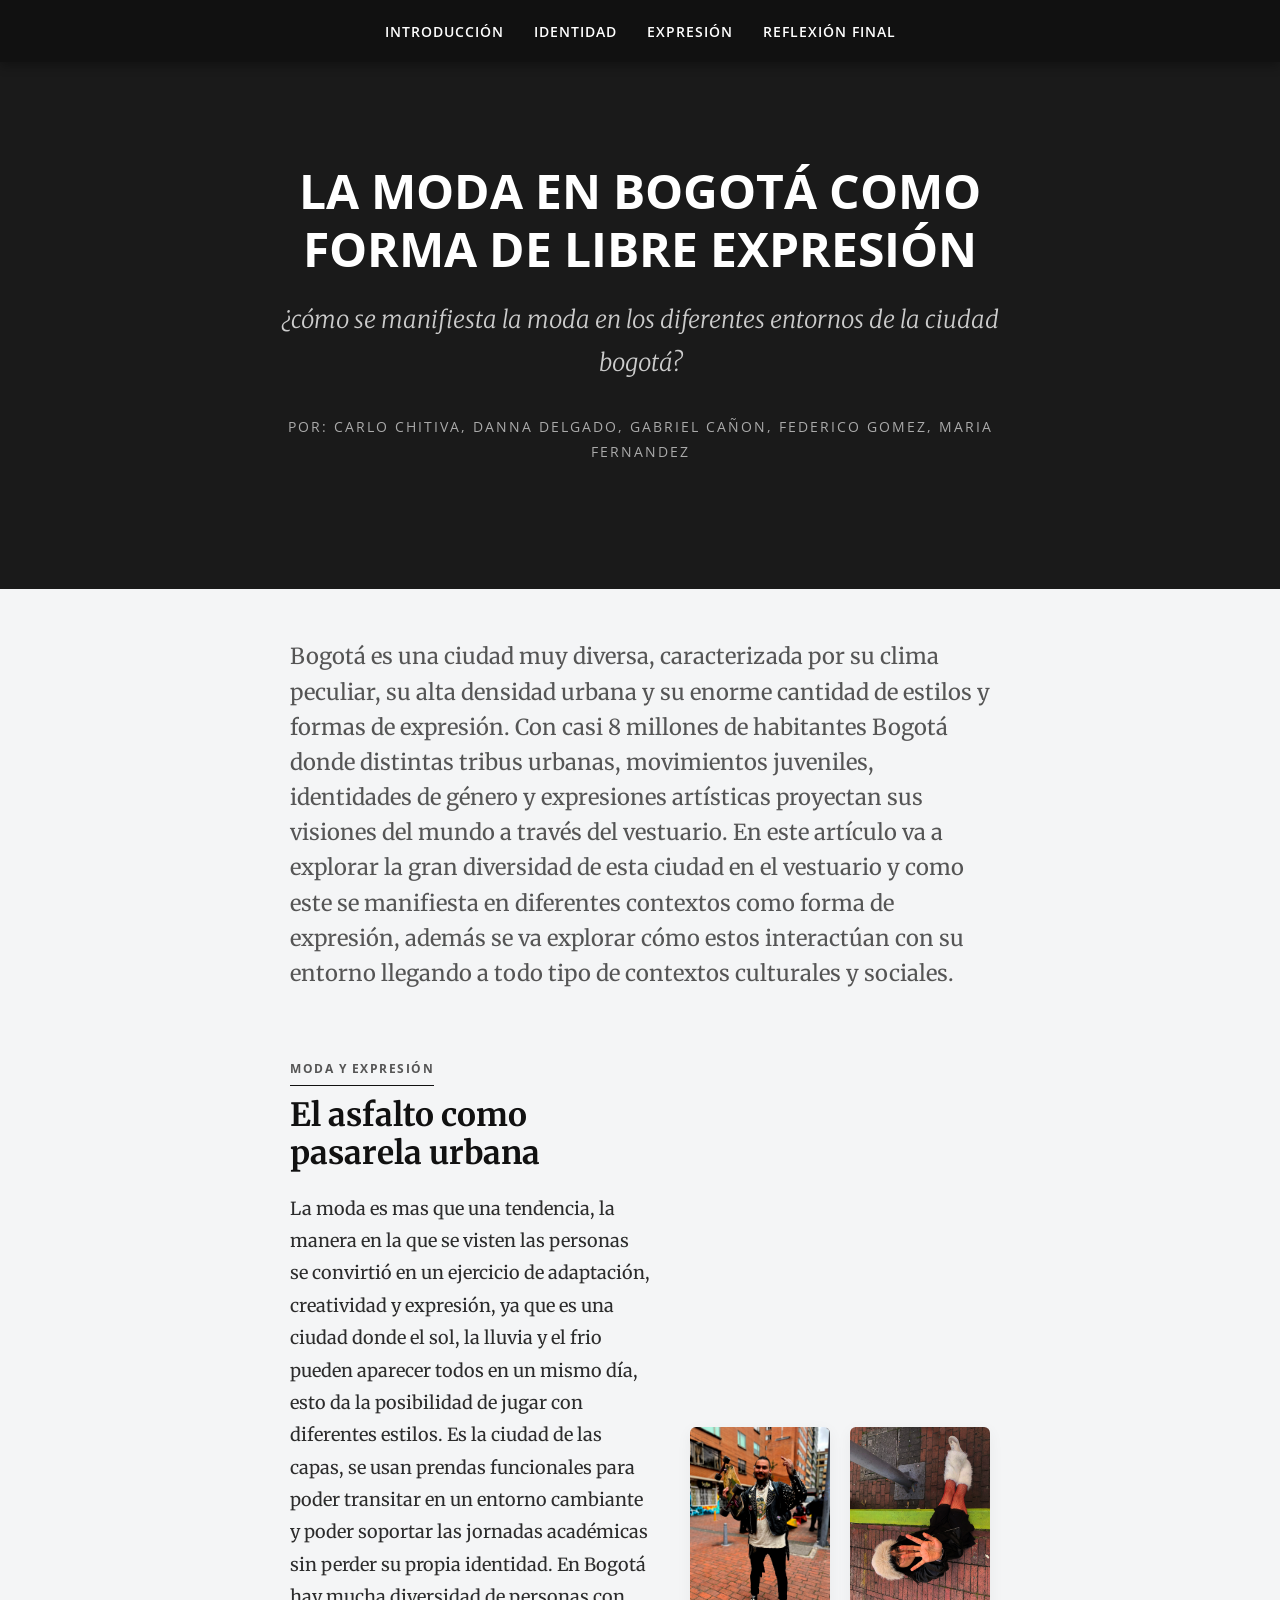
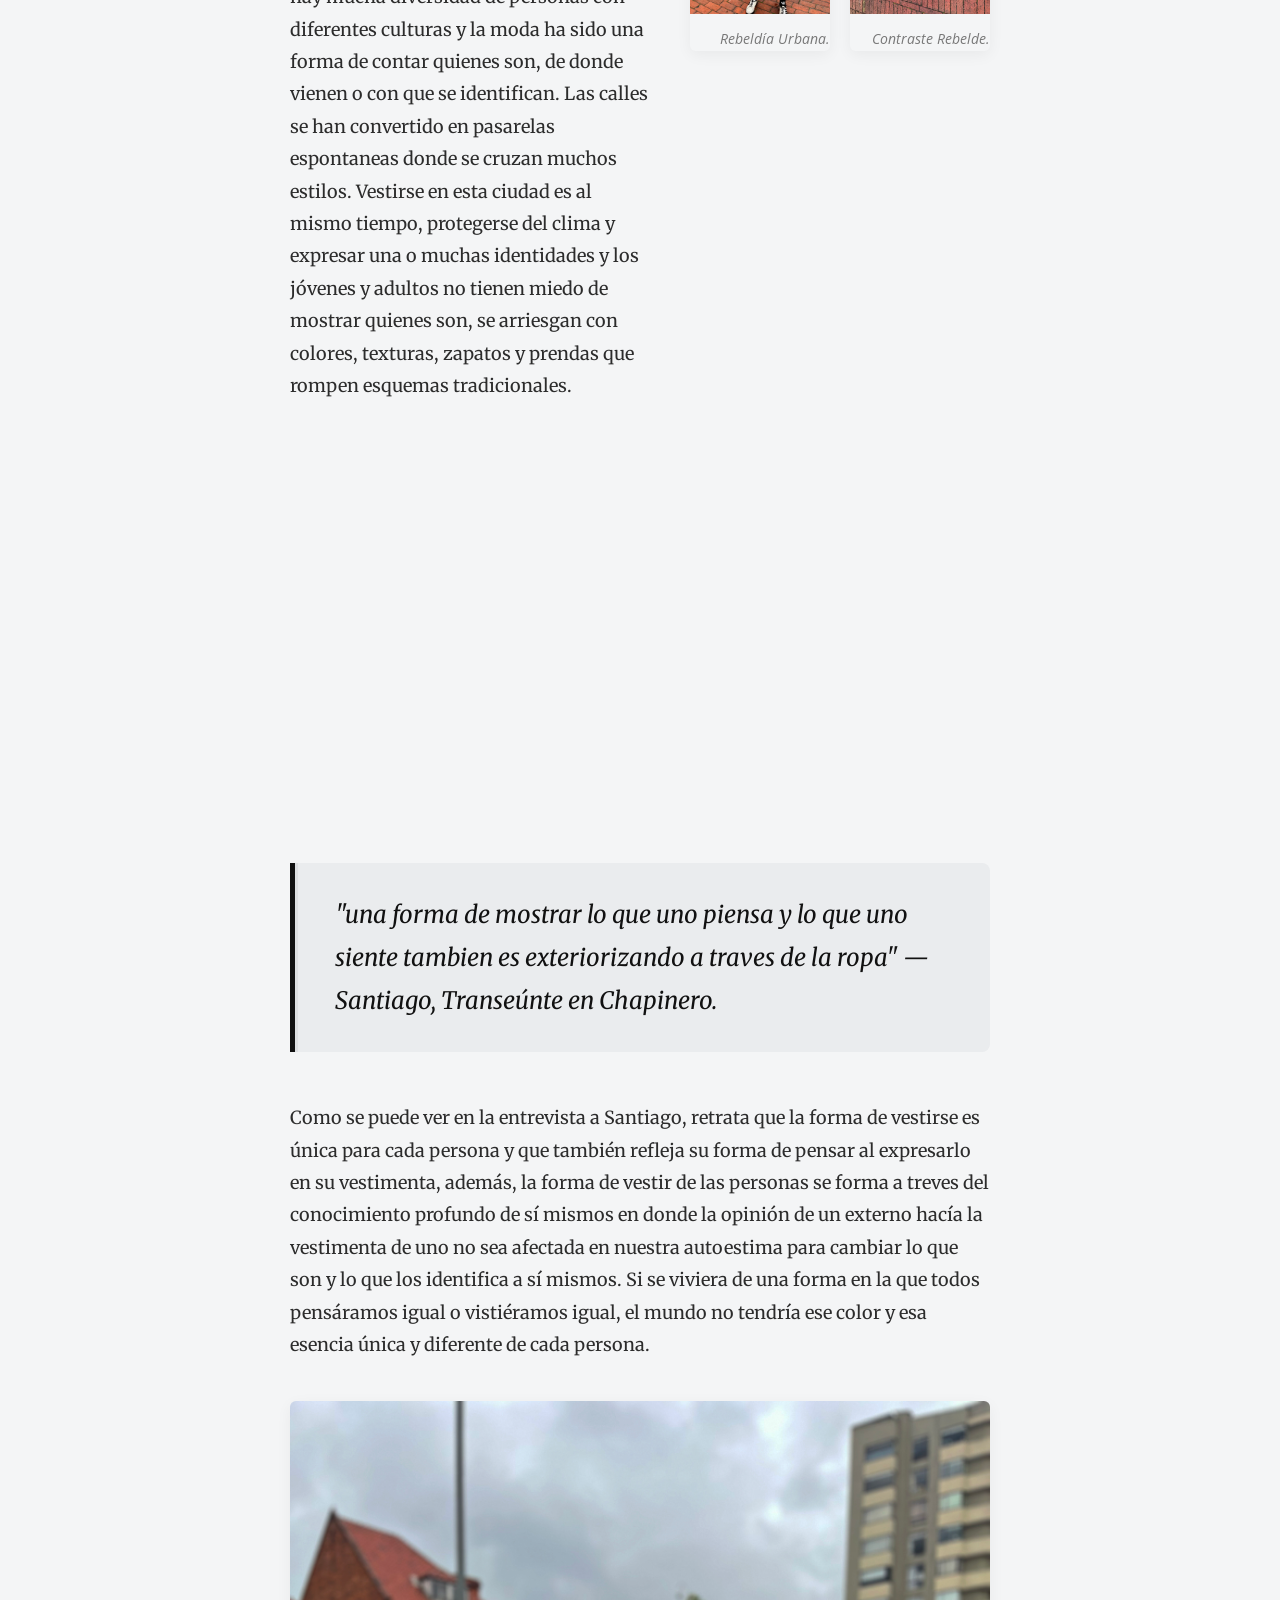
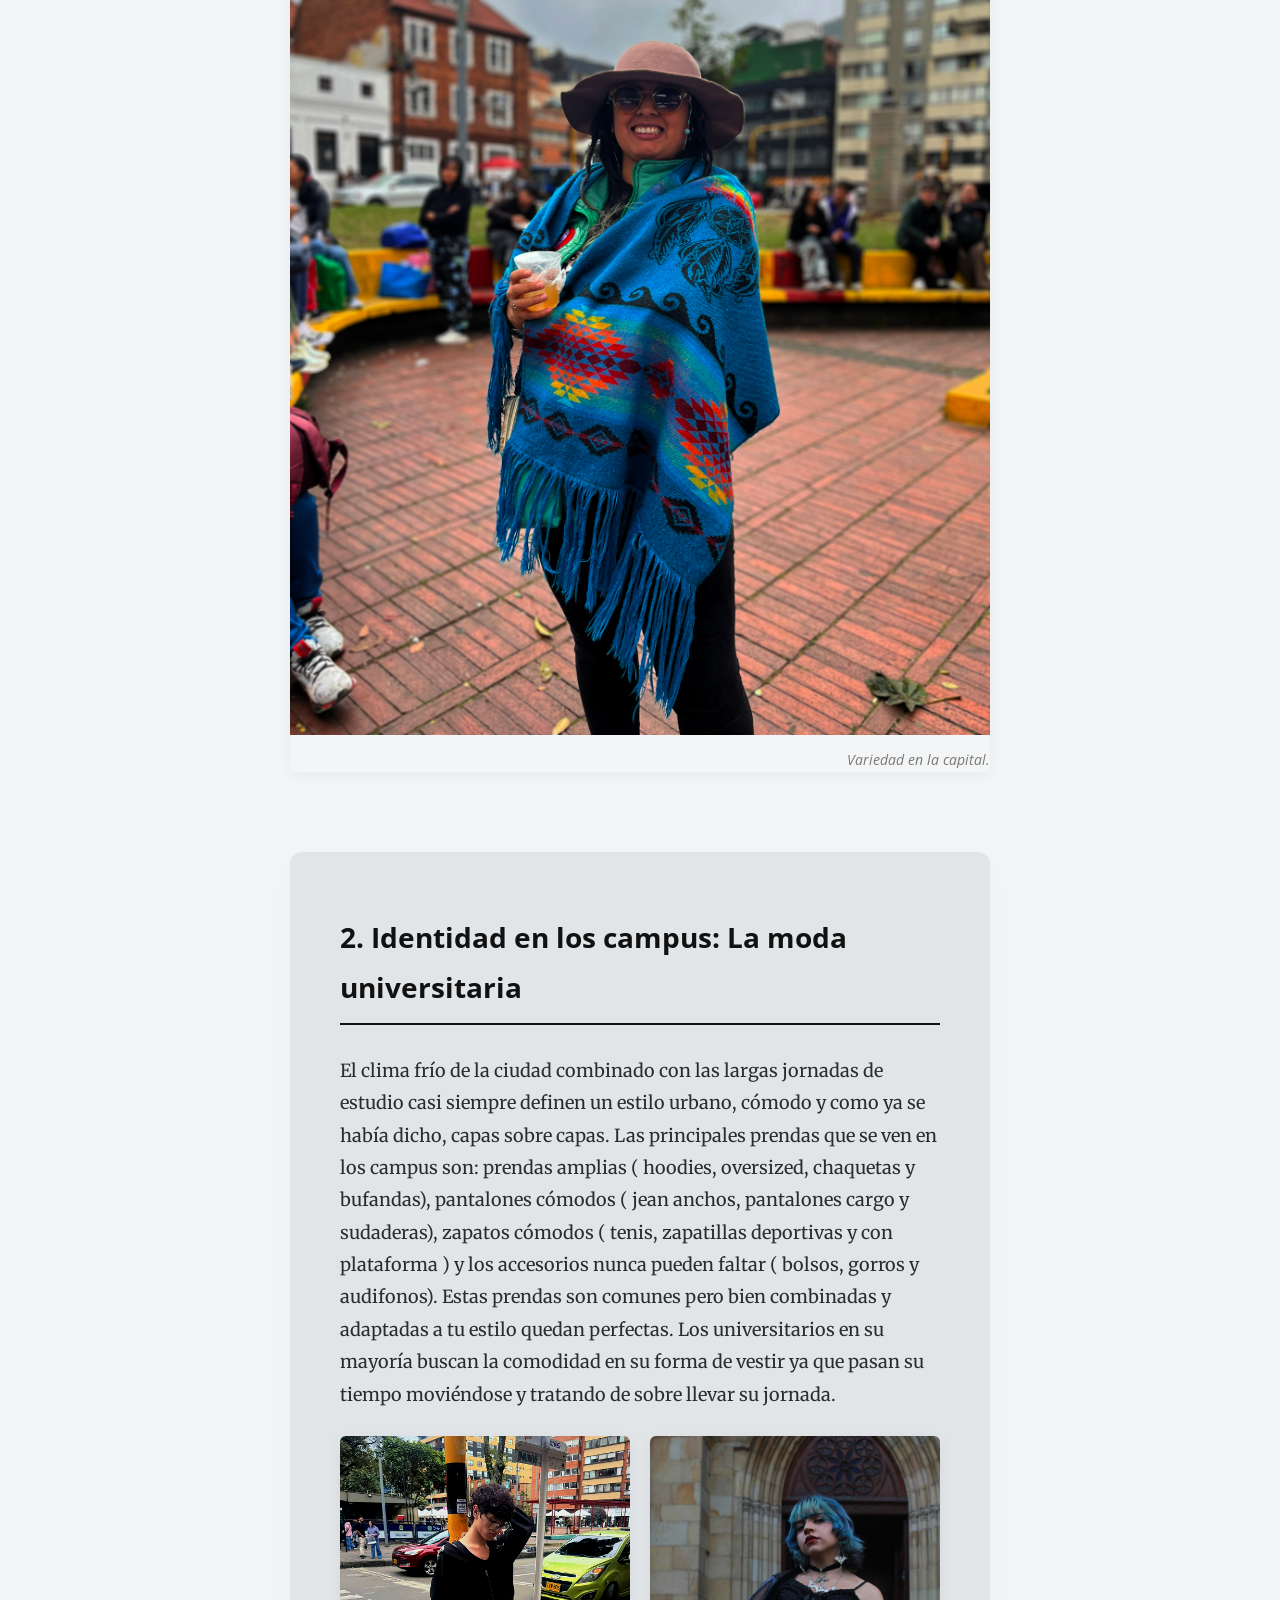
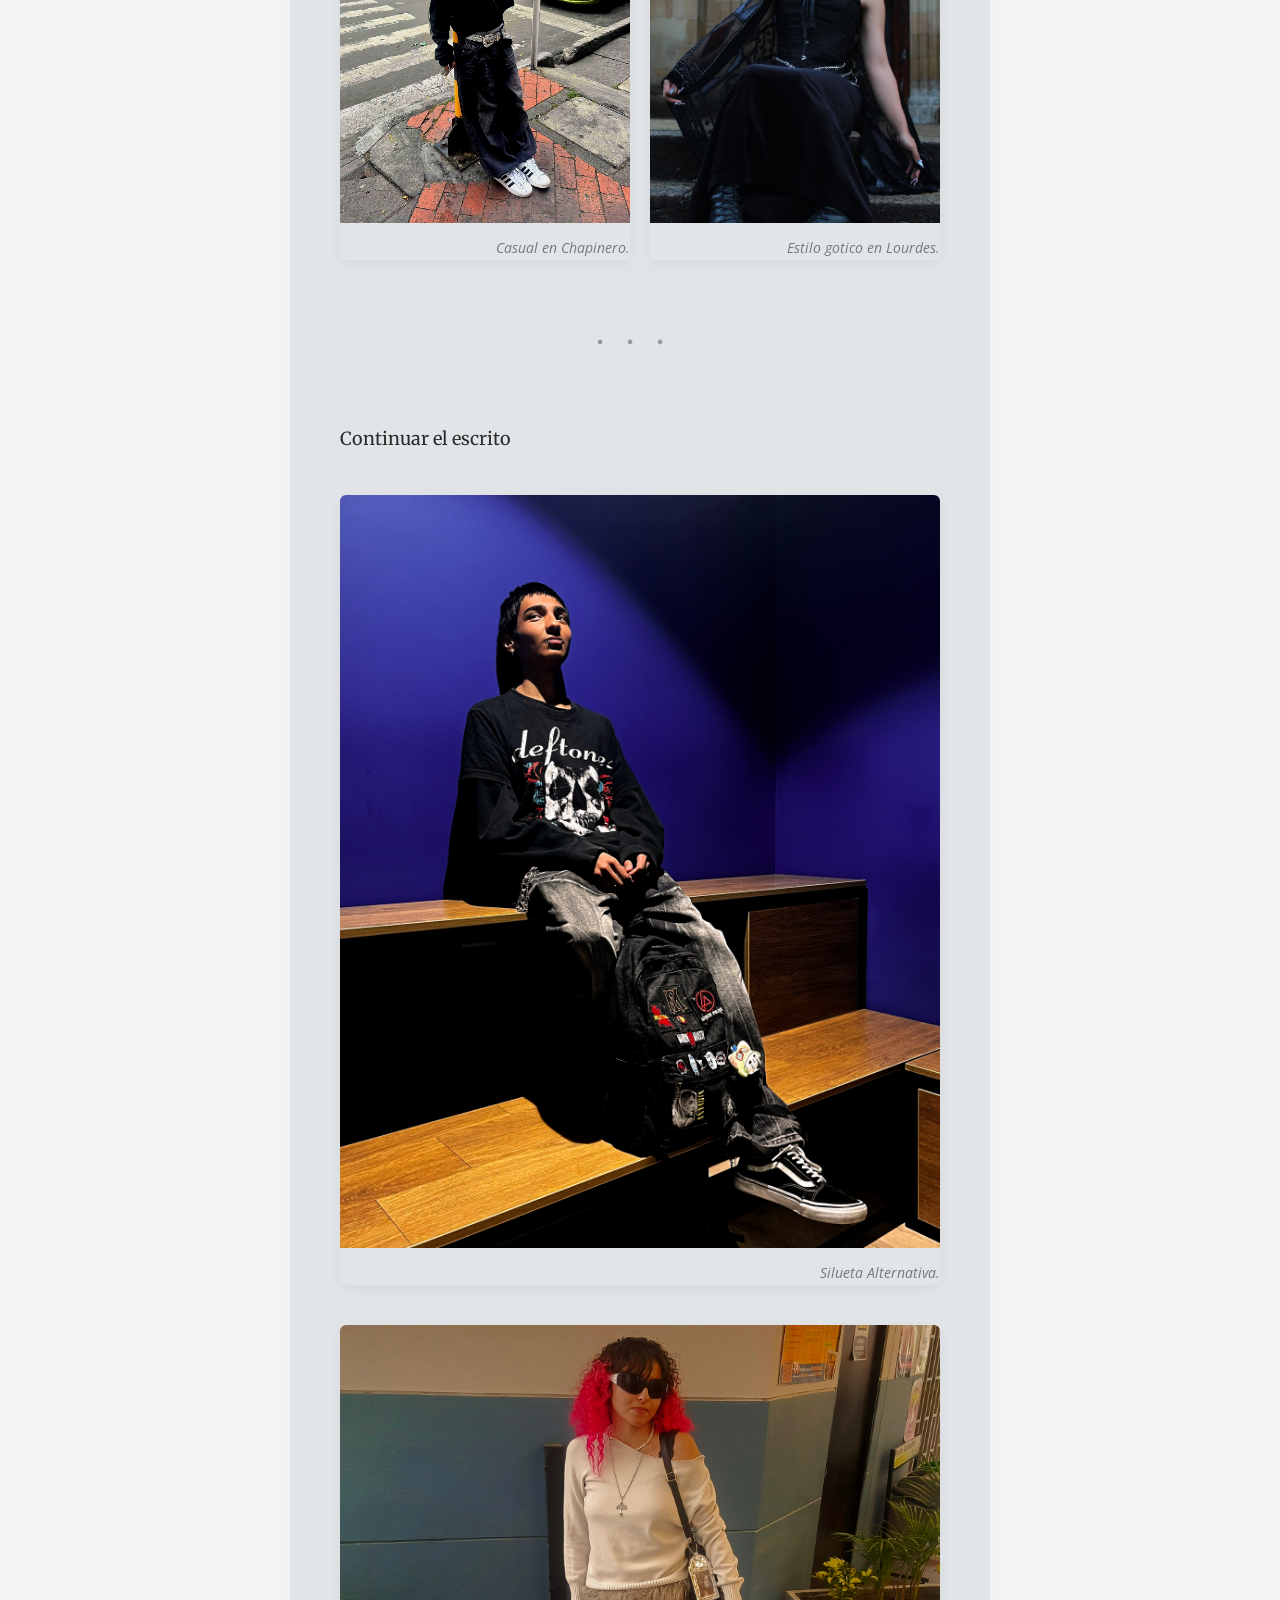
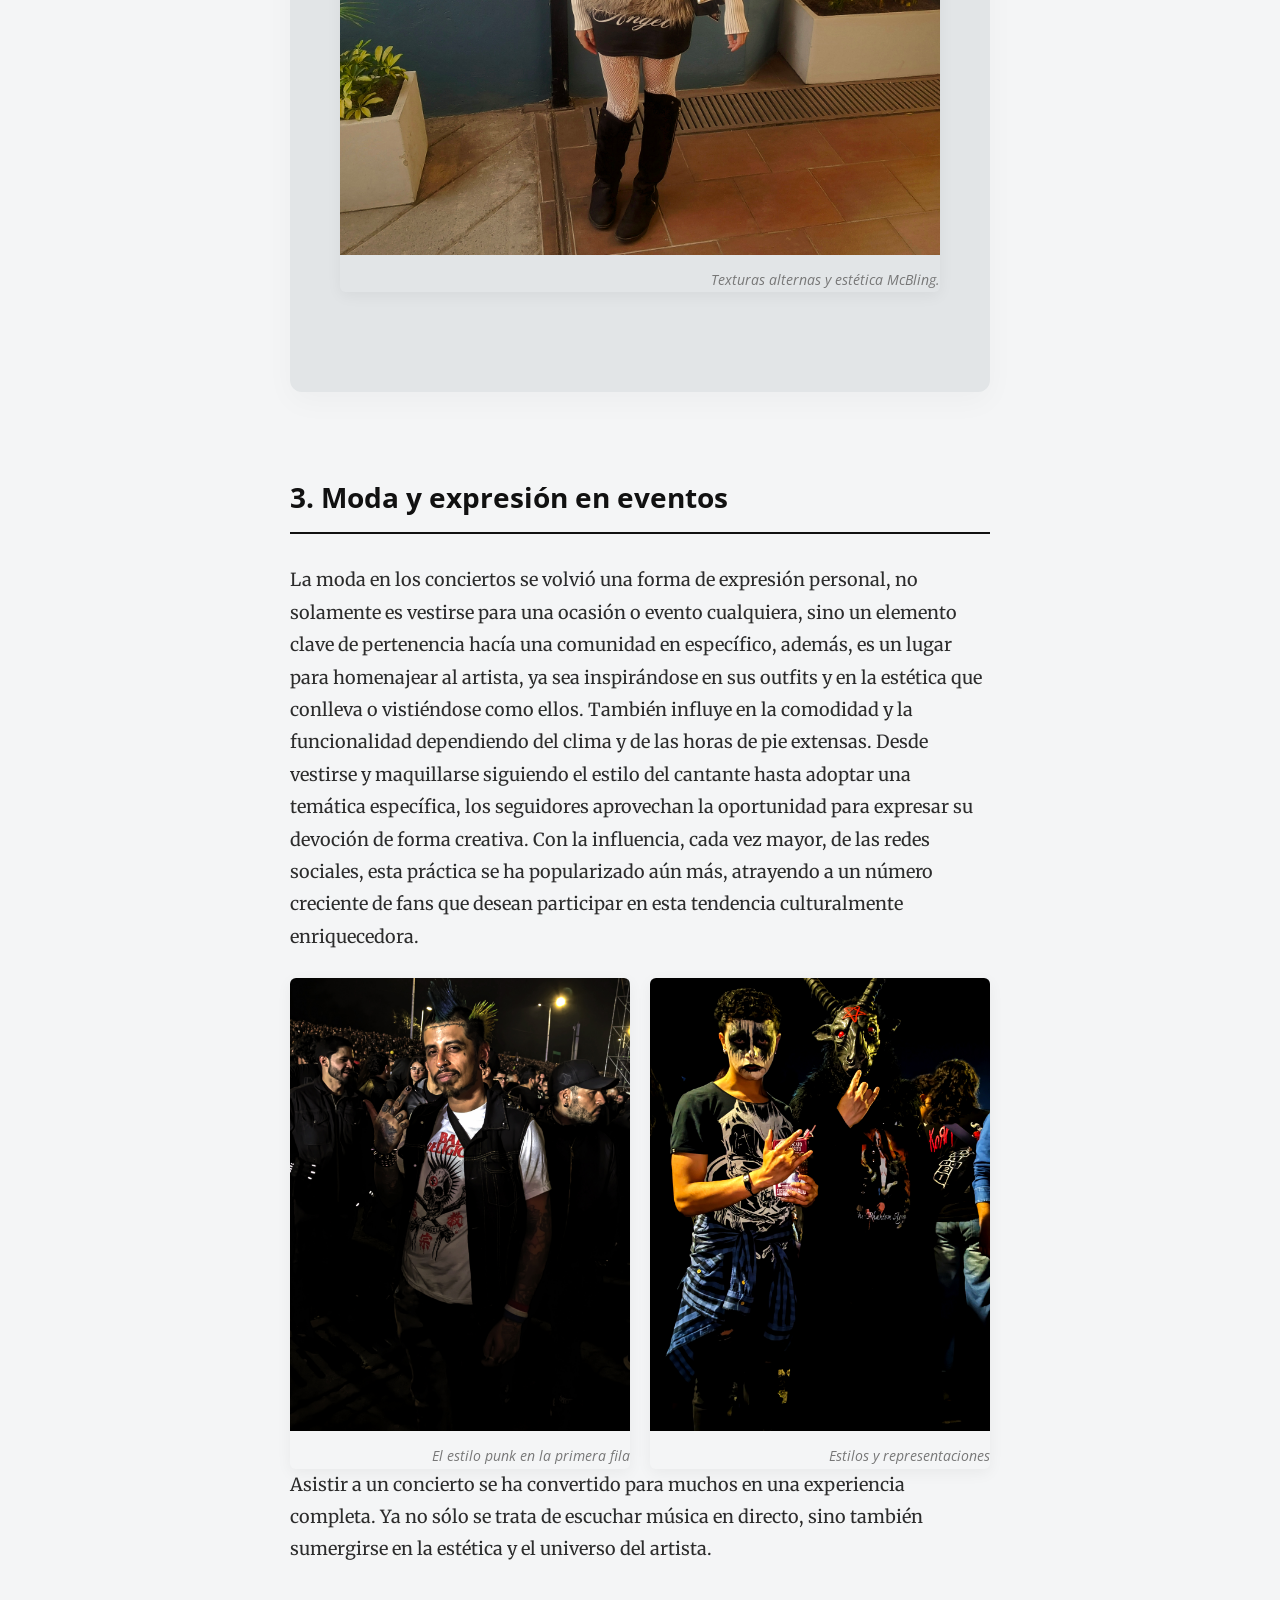
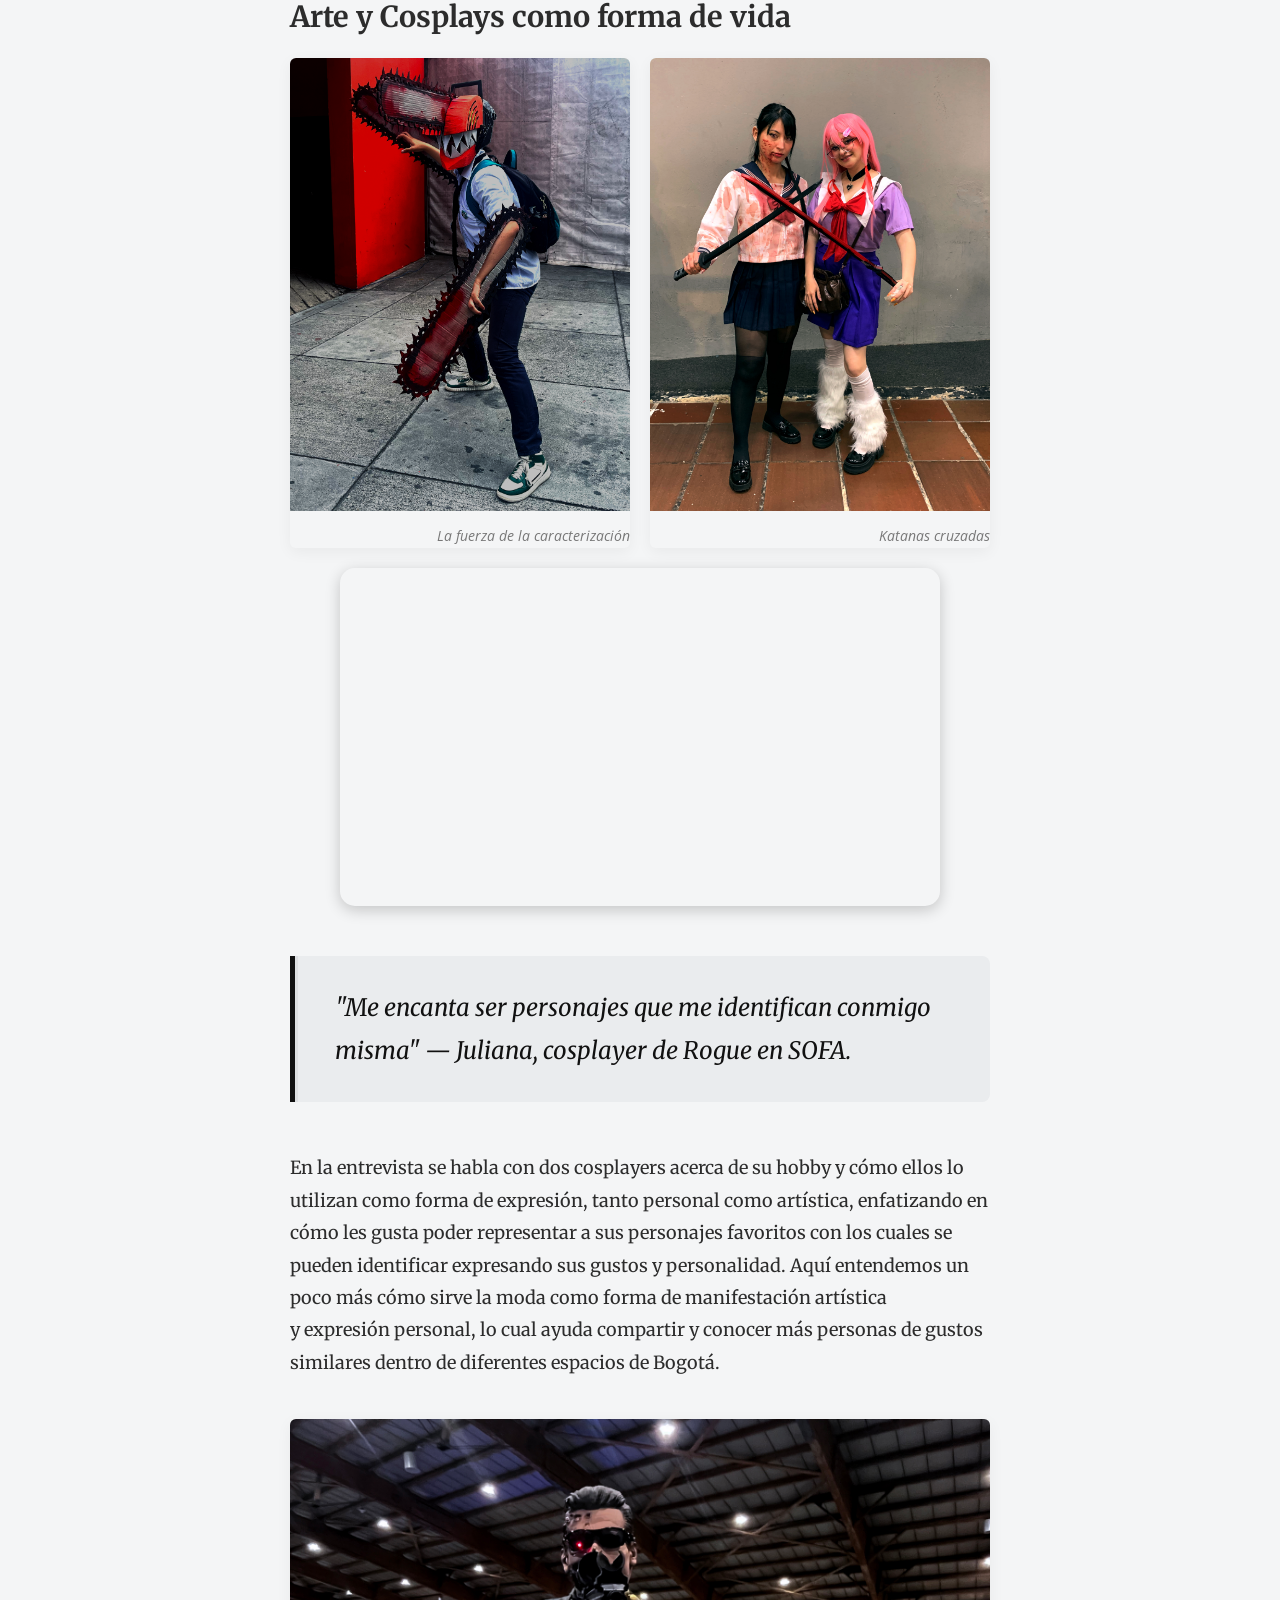
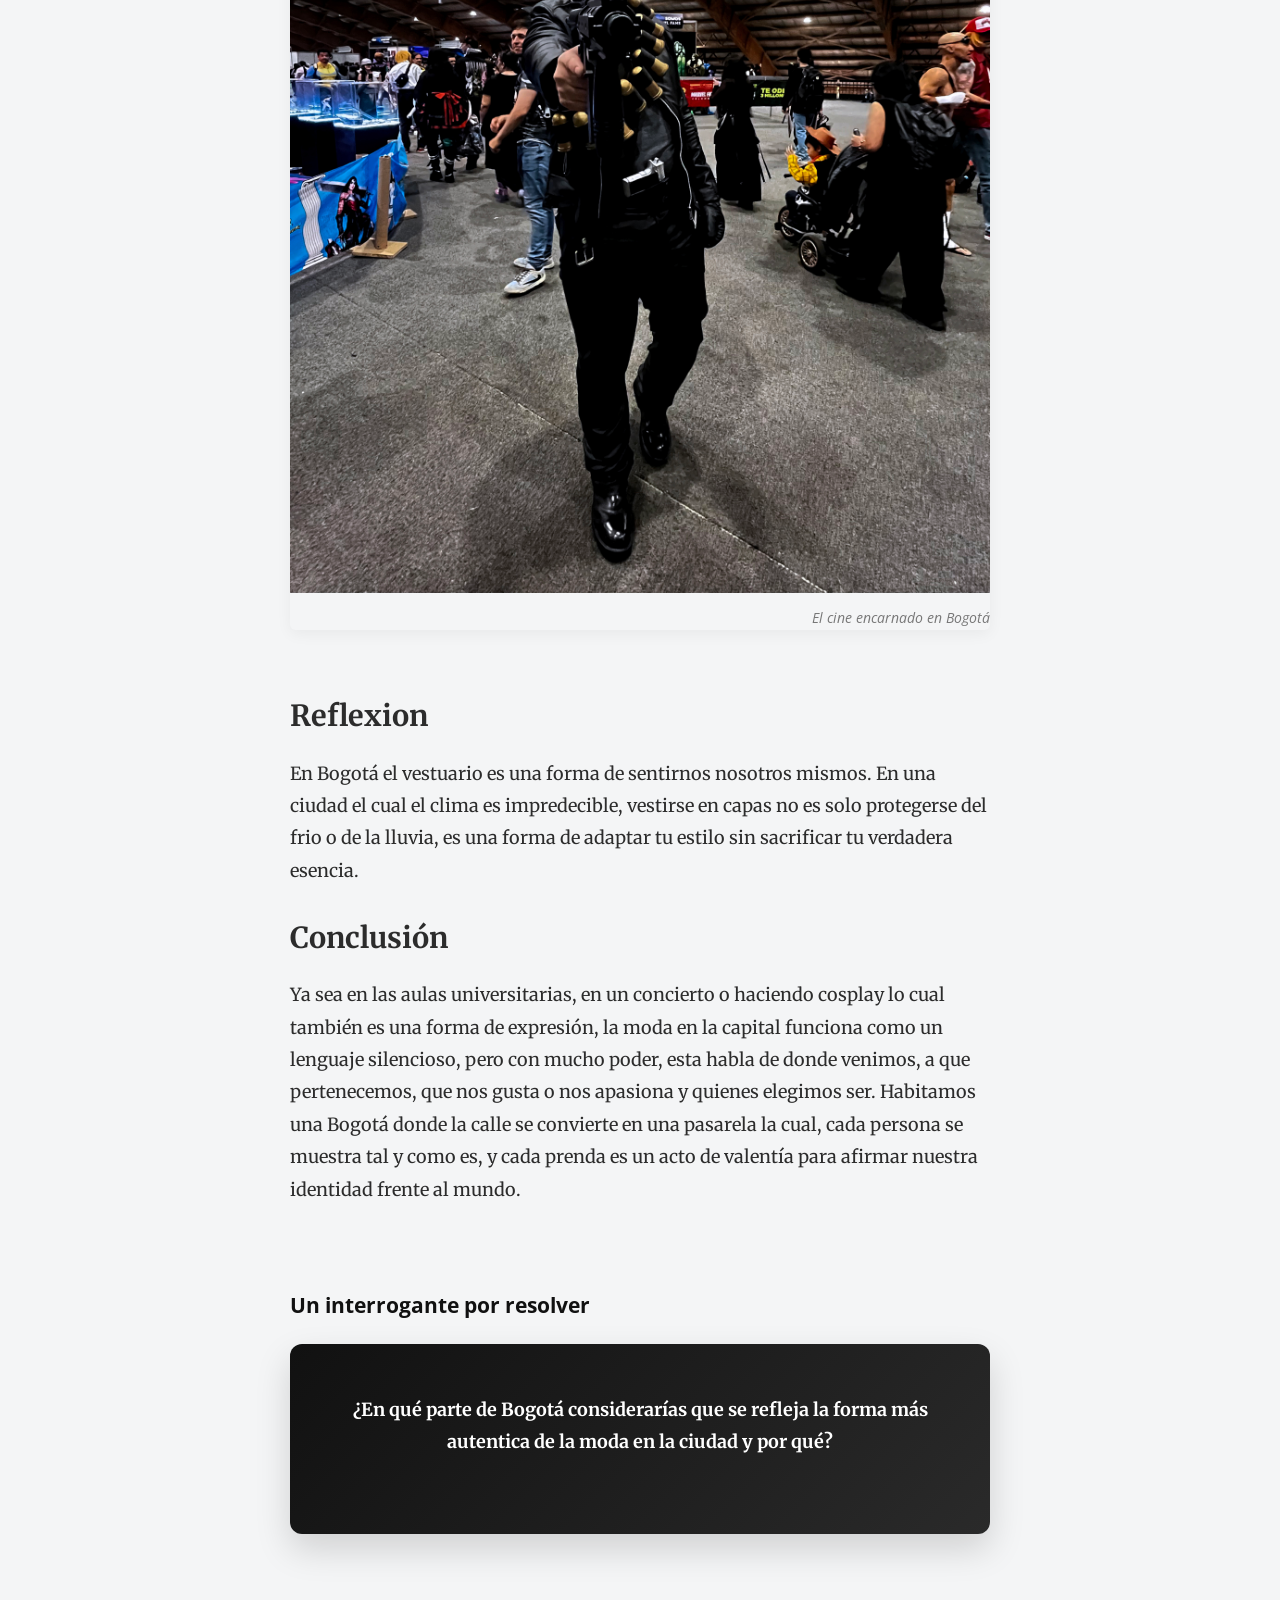
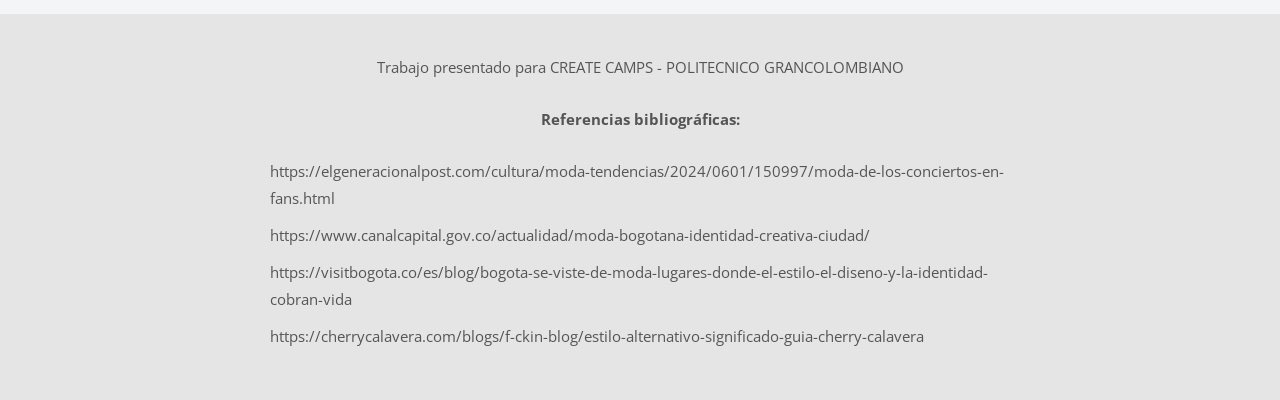
==== index.html @ ca1ec929 "Update index.html" ====
<!DOCTYPE html>
<html lang="es">
<head>
    <meta charset="UTF-8">
    <meta name="viewport" content="width=device-width, initial-scale=1.0">
    <title>La Moda en Bogotá como Libre Expresión</title>
    <link rel="stylesheet" href="style.css">
    <link href="https://fonts.googleapis.com/css2?family=Merriweather:ital,wght@0,300;0,700;1,300&family=Open+Sans:wght@400;600&display=swap" rel="stylesheet">
</head>
<body>
    <!-- MENÚ DE NAVEGACIÓN -->
    <nav class="navbar">

        <input type="checkbox" id="check-menu">
        
        <label for="check-menu" class="menu-icono-label">
            <img src="menu.png" alt="Abrir Menú" class="menu-icono">
        </label>

        <ul class="nav-links">
            <li><a href="#introduccion">Introducción</a></li>
            <li><a href="#identidad">Identidad</a></li>
            <li><a href="#expresion">Expresión</a></li>
            <li><a href="#pregunta-final">Reflexión Final</a></li>
        </ul>
    </nav>

    <header class="hero-header">
        <div class="hero-content">
            <h1>LA MODA EN BOGOTÁ COMO FORMA DE LIBRE EXPRESIÓN</h1>
            <h2 class="pregunta-guia">¿cómo se manifiesta la moda en los diferentes entornos de la ciudad bogotá?</h2>
            <p class="autor">Por: Carlo Chitiva, Danna Delgado, Gabriel Cañon, Federico Gomez, Maria Fernandez</p>
        </div>
    </header>

    <main class="contenedor-articulo">

        <!-- INTRODUCCIÓN -->
        <article class="seccion-texto">
            <p class="intro">
            Bogotá es una ciudad muy diversa, caracterizada por su clima peculiar, su alta densidad urbana y su enorme cantidad de estilos y formas de expresión. 
            Con casi 8 millones de habitantes Bogotá donde distintas tribus urbanas, movimientos juveniles, identidades de género y expresiones artísticas proyectan sus visiones del mundo a través del vestuario. 
            En este artículo va a explorar la gran diversidad de esta ciudad en el vestuario y como este se manifiesta en diferentes contextos como forma de expresión, 
            además se va explorar cómo estos interactúan con su entorno llegando a todo tipo de contextos culturales y sociales.
            </p>
        </article>

        <!-- CAPÍTULO 1: LA CALLE -->
        <section id="introduccion" class="capitulo">
    <div class="layout-periodico">
        
        <div class="columna-texto">
            <span class="etiqueta-analisis">MODA Y EXPRESIÓN</span>
            <h4>El asfalto como pasarela urbana</h4>
            <p>
                La moda es mas que una tendencia, la manera en la que se visten las personas se convirtió en un ejercicio de adaptación, creatividad y expresión, 
                ya que es una ciudad donde el sol, la lluvia y el frio pueden aparecer todos en un mismo día, esto da la posibilidad de jugar con diferentes estilos. 
                Es la ciudad de las capas, se usan prendas funcionales para poder transitar en un entorno cambiante y poder soportar las jornadas académicas sin perder su propia identidad. 
                En Bogotá hay mucha diversidad de personas con diferentes culturas y la moda ha sido una forma de contar quienes son, de donde vienen o con que se identifican. 
                Las calles se han convertido en pasarelas espontaneas donde se cruzan muchos estilos. Vestirse en esta ciudad es al mismo tiempo,
                protegerse del clima y expresar una o muchas identidades y los jóvenes y adultos no tienen miedo de mostrar quienes son, 
                se arriesgan con colores, texturas, zapatos y prendas que rompen esquemas tradicionales.
            </p>
        </div>

        <div class="fotos-dobles">
            <figure>
                <img src="Imagen 2.jpg" class="foto-click" alt="Persona en la calle">
                <figcaption>Rebeldía Urbana.</figcaption>
            </figure>
            <figure>
                    <img src="Imagen 3.jpg" class="foto-click" alt="Descripción">
                    <figcaption>Contraste Rebelde.</figcaption>
                </figure>
            </div>

    </div>

            <!-- Entrevista 1 intercalada -->
            <iframe width="560" height="315" src="https://www.youtube.com/embed/4yreBq3BjBE?si=ay93NOeelbkJEGax" title="YouTube video player" frameborder="0" allow="accelerometer; autoplay; clipboard-write; encrypted-media; gyroscope; picture-in-picture; web-share" referrerpolicy="strict-origin-when-cross-origin" allowfullscreen></iframe>
            <blockquote>
                "una forma de mostrar lo que uno piensa y lo que uno siente tambien es exteriorizando a traves de la ropa"
                <cite>— Santiago, Transeúnte en Chapinero.</cite>
            </blockquote>
            
            <p>
                Como se puede ver en la entrevista a Santiago, retrata que la forma de vestirse es única para cada persona y que también refleja su forma de pensar al expresarlo en su vestimenta, 
                además, la forma de vestir de las personas se forma a treves del conocimiento profundo de sí mismos en donde la opinión de un externo hacía la vestimenta de uno no sea afectada en nuestra autoestima para cambiar lo que son y lo que los identifica a sí mismos. 
                Si se viviera de una forma en la que todos pensáramos igual o vistiéramos igual, el mundo no tendría ese color y esa esencia única y diferente de cada persona. 
            </p>
            <figure class="foto-destacada">
                <img src="Imagen 1.jpg" class="foto-click" alt="Estilo alterno punk">
                <figcaption>Variedad en la capital.</figcaption>
            </figure>
        </section>

        <!-- CAPÍTULO 2: LA UNIVERSIDAD -->
        <section id="identidad" class="capitulo fondo-gris-destacado">
            <h3>2. Identidad en los campus: La moda universitaria</h3>
            
            <p>
                El clima frío de la ciudad combinado con las largas jornadas de estudio casi siempre definen un estilo urbano, cómodo y como ya se había dicho, capas sobre capas. 
                Las principales prendas que se ven en los campus son: prendas amplias ( hoodies, oversized, chaquetas y bufandas), 
                pantalones cómodos ( jean anchos, pantalones cargo y sudaderas), zapatos cómodos ( tenis, zapatillas deportivas y con plataforma ) y los accesorios nunca pueden faltar ( bolsos, gorros y audifonos).
                Estas prendas son comunes pero bien combinadas y adaptadas a tu estilo quedan perfectas.
                Los universitarios en su mayoría buscan la comodidad en su forma de vestir ya que pasan su tiempo moviéndose y tratando de sobre llevar su jornada.
            </p>

            <div class="fotos-dobles">
                <figure>
                    <img src="Imagen 5.jpg" class="foto-click" alt="Descripción">
                    <figcaption>Casual en Chapinero.</figcaption>
                </figure>
                <figure>
                    <img src="Imagen6.jpeg" class="foto-click" alt="Descripción">
                    <figcaption>Estilo gotico en Lourdes.</figcaption>
                </figure>
            </div>
            <div class="separador-editorial"></div>
            <p>Continuar el escrito </p>

            <figure class="foto-destacada">
                <img src="Imagen 15.jpg" class="foto-click" alt="Descripción">
                <figcaption>Silueta Alternativa.</figcaption>
            </figure>
            <figure class="foto-destacada">
                <img src="Imagen 8.jpg" class="foto-click" alt="Descripción">
                <figcaption>Texturas alternas y estética McBling.</figcaption>
            </figure>
        </section>

        <!-- CAPÍTULO 3: MODA EN EVENTOS  -->
    <section class="capitulo" id="expresion">
        <h3>3. Moda y expresión en eventos</h3>
        <p> 
            La moda en los conciertos se volvió una forma de expresión personal, 
            no solamente es vestirse para una ocasión o evento cualquiera, sino un elemento clave de pertenencia hacía una comunidad en específico, 
            además, es un lugar para homenajear al artista, ya sea inspirándose en sus outfits y en la estética que conlleva o vistiéndose como ellos.  
            También influye en la comodidad y la funcionalidad dependiendo del clima y de las horas de pie extensas.
            Desde vestirse y maquillarse siguiendo el estilo del cantante hasta adoptar una temática específica, 
            los seguidores aprovechan la oportunidad para expresar su devoción de forma creativa. Con la influencia, 
            cada vez mayor, de las redes sociales, esta práctica se ha popularizado aún más, 
            atrayendo a un número creciente de fans que desean participar en esta tendencia culturalmente enriquecedora.
        </p>

        <!-- Fotos del tema principal de eventos -->
        <div class="fotos-dobles">
            <figure>
                <img src="Imagen 9.jpg" class="foto-click" alt="Concierto">
                <figcaption>El estilo punk en la primera fila</figcaption>
            </figure>
            <figure>
                <img src="Imagen 14.jpg" class="foto-click" alt="Concierto">
                <figcaption>Estilos y representaciones</figcaption>
            </figure>
        </div>
        <p>
        Asistir a un concierto se ha convertido para muchos en una experiencia completa. 
        Ya no sólo se trata de escuchar música en directo,
        sino también sumergirse en la estética y el universo del artista. 
        </p>

        <!-- INICIO DEL SUBTEMA -->
        <div class="subtema">
            <p class="subtitulo">Arte y Cosplays como forma de vida</p>
            <div class="fotos-dobles">
            <figure>
               <img src="Imagen 12.jpg" class="foto-click" alt="anime">
                <figcaption>La fuerza de la caracterización</figcaption>
            </figure>
            <figure>
                <img src="Imagen 13.jpg" class="foto-click" alt="animes">
                <figcaption>Katanas cruzadas</figcaption>
            </figure>
        </div>
               
            <!-- Entrevista específica  -->
         <iframe class="video-youtube" width="560" height="315" src="https://www.youtube.com/embed/kfQe2kFbWfY?si=Hfxi84G78a3siKLC" title="YouTube video player" frameborder="0" allow="accelerometer; autoplay; clipboard-write; encrypted-media; gyroscope; picture-in-picture; web-share" referrerpolicy="strict-origin-when-cross-origin" allowfullscreen></iframe>
            <blockquote>
                "Me encanta ser personajes que me identifican conmigo misma"
                <cite>— Juliana, cosplayer de Rogue en SOFA.</cite>
            </blockquote>
        <p> 
            En la entrevista se habla con dos cosplayers acerca de su hobby y cómo ellos lo utilizan como forma de expresión, tanto personal como artística, 
            enfatizando en cómo les gusta poder representar a sus personajes favoritos con los cuales se pueden identificar expresando sus gustos y personalidad. 
            Aquí entendemos un poco más cómo sirve la moda como forma de manifestación artística y expresión personal, lo cual ayuda compartir y conocer más personas de gustos similares dentro de diferentes espacios de Bogotá.
            </p>

            <figure class="foto-destacada">
                <img src="imagen 11.jpg" class="foto-click" alt="El cine encarnado en Bogotá">
                <div class="video">
            </div>
                
                <figcaption>El cine encarnado en Bogotá</figcaption>
            </figure>
        </div>
        <!-- FIN DEL SUBTEMA -->

    </section>
            <p class="subtitulo">Reflexion</p>
            <p>En Bogotá el vestuario es una forma de sentirnos nosotros mismos. En una ciudad el cual el clima es impredecible, 
                vestirse en capas no es solo protegerse del frio o de la lluvia, es una forma de adaptar tu estilo sin sacrificar tu verdadera esencia. </p>
            <p class="subtitulo">Conclusión</p>
            <p>Ya sea en las aulas universitarias, en un concierto o haciendo cosplay lo cual también es una forma de expresión, la moda en la capital funciona como un lenguaje silencioso, pero con mucho poder, esta habla de donde venimos, a que pertenecemos, 
                que nos gusta o nos apasiona y quienes elegimos ser. Habitamos una Bogotá donde la calle se convierte en una pasarela la cual, cada persona se muestra tal y como es, 
                y cada prenda es un acto de valentía para afirmar nuestra identidad frente al mundo.  
            </p>
        </section>

        <!-- PREGUNTA FINAL ACADÉMICA -->
        <section id="pregunta-final" class="seccion-pregunta">
            <h3>Un interrogante por resolver</h3>
            <div class="caja-pregunta">
                <p>
                    <strong>¿En qué parte de Bogotá considerarías que se refleja la forma más autentica de la moda en la ciudad y por qué?</strong>
                </p>
            </div>
        </section>

    </main>

    <footer class="footer-academico">
        <p>Trabajo presentado para CREATE CAMPS - POLITECNICO GRANCOLOMBIANO</p>
        <p><strong>Referencias bibliográficas:</strong></p>
        <ul class="referencias">
            <li>https://elgeneracionalpost.com/cultura/moda-tendencias/2024/0601/150997/moda-de-los-conciertos-en-fans.html </li>
            <li>https://www.canalcapital.gov.co/actualidad/moda-bogotana-identidad-creativa-ciudad/ </li>
            <li>https://visitbogota.co/es/blog/bogota-se-viste-de-moda-lugares-donde-el-estilo-el-diseno-y-la-identidad-cobran-vida </li>
            <li>https://cherrycalavera.com/blogs/f-ckin-blog/estilo-alternativo-significado-guia-cherry-calavera </li>
        </ul>
    </footer>

    <!-- VER FOTOS EN GRANDE -->
    <div id="lightbox" class="lightbox">
        <span class="cerrar">&times;</span>
        <img class="lightbox-img" id="img-grande" alt="Imagen ampliada">
    </div>

<script>
    const imagenes = document.querySelectorAll('.foto-click');
    const lightbox = document.getElementById('lightbox');
    const imgGrande = document.getElementById('img-grande');
    const cerrar = document.querySelector('.cerrar');

    imagenes.forEach(img => {
        img.addEventListener('click', () => {
            lightbox.style.display = 'flex';
            imgGrande.src = img.src;
        });
    });

    cerrar.addEventListener('click', () => {
        lightbox.style.display = 'none';
    });

    lightbox.addEventListener('click', (e) => {
        if (e.target !== imgGrande) {
            lightbox.style.display = 'none';
        }
    });
</script>
</body>
</html>
---- style.css ----
/* 
   RESET BÁSICO Y FUENTES
    */
* {
    margin: 0;
    padding: 0;
    box-sizing: border-box;
}

/* =========================================
   MENÚ DE NAVEGACIÓN (STICKY Y RESPONSIVO)
   ========================================= */
html {
    scroll-behavior: smooth;
    scroll-padding-top: 100px; 
}

.navbar {
    background-color: #111111; 
    position: sticky; 
    top: 0; 
    z-index: 1000; 
    box-shadow: 0 4px 10px rgba(0,0,0,0.3);
    display: flex;
    justify-content: center;
    align-items: center;
    min-height: 50px;
}


#check-menu {
    display: none;
}


.menu-icono-label {
    display: none; 
    cursor: pointer;
    position: absolute;
    right: 20px;
    top: 15px;
}

.menu-icono {
    width: 30px;
    height: auto;
    filter: invert(1); 
}

.nav-links {
    list-style: none;
    display: flex;
    padding: 15px 20px;
    margin: 0;
}

.nav-links li {
    margin: 0 15px;
}

.nav-links a {
    color: #ffffff;
    text-decoration: none;
    font-family: 'Open Sans', sans-serif;
    font-size: 14px;
    text-transform: uppercase;
    letter-spacing: 1px;
    font-weight: 600;
    transition: color 0.3s ease;
}

.nav-links a:hover {
    color: #aaaaaa; 
}


@media (max-width: 768px) {
    .navbar {
        justify-content: flex-start; 
    }

    .menu-icono-label {
        display: block; 
    }
    
    .nav-links {
        display: none; 
        flex-direction: column;
        background-color: #111111;
        width: 100%;
        position: absolute;
        top: 100%; 
        left: 0;
        padding: 0;
    }

    
    #check-menu:checked ~ .nav-links {
        display: flex;
    }
    
    .nav-links li {
        margin: 0;
        text-align: center;
        border-bottom: 1px solid #333; 
    }

    .nav-links li a {
        display: block;
        padding: 20px;
    }
}

body {
    background-color: #F4F5F6; 
    color: #2c2c2c; 
    font-family: 'Merriweather', serif;
    line-height: 1.8;
    font-size: 18px;
}

h1, h2, h3, h4, h5, h6 {
    font-family: 'Open Sans', sans-serif; 
    color: #111111;
    margin-bottom: 20px;
}
.subtitulo {
    font-size: 29px;
    font-weight: bold; 
    margin-bottom: 15px; 
}
 
.hero-header {
    background-color: #1a1a1a;
    color: #ffffff;
    text-align: center;
    padding: 100px 20px;
    margin-bottom: 50px;
}

.hero-content {
    max-width: 800px;
    margin: 0 auto;
}

.hero-header h1 {
    font-size: 48px;
    color: #ffffff;
    margin-bottom: 20px;
    line-height: 1.2;
}

.pregunta-guia {
    font-family: 'Merriweather', serif;
    font-style: italic;
    font-weight: 300;
    font-size: 24px;
    color: #cccccc;
    margin-bottom: 30px;
}

.autor {
    font-family: 'Open Sans', sans-serif;
    text-transform: uppercase;
    letter-spacing: 2px;
    font-size: 14px;
    color: #aaaaaa;
}

/* 
   CUERPO DEL ARTÍCULO 
   */
.contenedor-articulo {
    max-width: 740px; 
    margin: 0 auto;
    padding: 0 20px;
}

.capitulo {
    margin-top: 60px;
    margin-bottom: 60px;
}

.capitulo h3 {
    font-size: 28px;
    border-bottom: 2px solid #111;
    padding-bottom: 10px;
    margin-bottom: 30px;
}

p {
    margin-bottom: 25px;
}

.intro {
    font-size: 22px;
    line-height: 1.6;
    color: #555;
}

/* 
   CITAS Y ENTREVISTAS
    */
.video-entrevista {
  width: 100%;
  max-width: 600px;
  height: 450px; 
  border-radius: 15px;
  display: block;
  margin: 20px auto;
  border: none; 
  box-shadow: 0 4px 15px rgba(0,0,0,0.1); 
}
blockquote {
    font-size: 24px;
    font-style: italic;
    color: #111;
    margin: 50px 0;
    padding: 30px 40px;
    border-left: 5px solid #111;
    background-color: #EAECEE; 
    border-radius: 0 8px 8px 0;
    box-shadow: inset 3px 0 0 rgba(0,0,0,0.05); 
    transition: transform 0.4s ease, box-shadow 0.4s ease;
}


blockquote:hover {
    transform: translateY(-5px);
    box-shadow: 0 12px 25px rgba(0,0,0,0.08);
}

/* 
   DISEÑO DE IMÁGENES Y FOTOS
    */
figure {
    margin: 40px 0;
    overflow: hidden; 
    border-radius: 6px; 
    box-shadow: 0 4px 15px rgba(0,0,0,0.05); 
}

img {
    width: 100%;
    height: auto;
    display: block;
    transition: transform 0.6s cubic-bezier(0.25, 1, 0.5, 1), filter 0.4s ease; 
}

figcaption {
    font-family: 'Open Sans', sans-serif;
    font-size: 14px;
    color: #777;
    text-align: right;
    margin-top: 12px;
    font-style: italic;
    transition: color 0.3s ease;
}

figure:hover figcaption {
    color: #111;
}

.foto-click {
    cursor: pointer;
}

.foto-click:hover {
    transform: scale(1.05); 
    filter: brightness(0.85); 

}   
.video-youtube {
  width: 100%;
  max-width: 600px;
  aspect-ratio: 16 / 9;
  height: auto; 
  border-radius: 15px; 
  display: block;
  margin: 20px auto;
  border: none;
  box-shadow: 0 4px 15px rgba(0,0,0,0.2); 
}

/* distribucion de fotitos  */

.fotos-dobles {
    display: grid;
    grid-template-columns: 1fr 1fr;
    gap: 20px; 
    align-items: start; 
}

.fotos-dobles img {
    aspect-ratio: 3 / 4;
    object-fit: cover;
    width: 100%;
    height: auto; /
    display: block;
}

.fotos-dobles figure {
    margin: 0; 
    display: flex;
    flex-direction: column;
    justify-content: space-between;
    height: 100%; 
}

.fotos-grid-3 {
    display: grid;
    grid-template-columns: 1fr 1fr 1fr;
    gap: 15px;
}

.fotos-grid-3 figure {
    margin: 20px 0;
}

/* 
   PREGUNTA FINAL
    */
.seccion-pregunta {
    margin: 80px 0;
}

.caja-pregunta {
    background-color: #111;
    color: #fff;
    padding: 40px;
    text-align: center;
    border-radius: 8px;
    box-shadow: 0 10px 30px rgba(0,0,0,0.1);
}

.caja-pregunta {
    background: linear-gradient(135deg, #111111, #2a2a2a); 
    color: #fff;
    padding: 50px 40px;
    text-align: center;
    border-radius: 12px;
    box-shadow: 0 15px 35px rgba(0,0,0,0.15);
    transition: transform 0.5s ease;
}

.caja-pregunta:hover {
    transform: scale(1.02); 
}

/* 
   REFERENCIAS
   */
.footer-academico {
    background-color: #e5e5e5;
    padding: 40px 20px;
    text-align: center;
    font-family: 'Open Sans', sans-serif;
    font-size: 15px;
    color: #555;
    margin-top: 60px;
}

.referencias {
    list-style: none;
    text-align: left;
    max-width: 740px;
    margin: 20px auto 0;
}

.referencias li {
    margin-bottom: 10px;
}

/* 
   LIGHTBOX (FOTOS EN GRANDE)
    */
.lightbox {
    display: none;
    position: fixed;
    top: 0;
    left: 0;
    width: 100%;
    height: 100%;
    background: rgba(0,0,0,0.95);
    justify-content: center;
    align-items: center;
    z-index: 1000;
}

.lightbox-img {
    max-width: 90vw;
    max-height: 90vh;
    width:auto;
    height:auto;
    object-fit: contain;
    border-radius: 4px;
    box-shadow: 0 0 20px rgba(0,0,0,0.5);
    animation: zoom 0.3s ease;
}

.cerrar {
    position: absolute;
    top: 20px;
    right: 40px;
    font-size: 50px;
    color: white;
    cursor: pointer;
    transition: color 0.3s;
}

.cerrar:hover {
    color: #ccc;
}

@keyframes zoom {
    from { transform: scale(0.9); opacity: 0; }
    to { transform: scale(1); opacity: 1; }
}

/* 
   LAYOUT TIPO PERIÓDICO (TEXTO + IMAGEN LADO A LADO)
    */
.layout-periodico {
    display: grid;
    grid-template-columns: 1.2fr 1fr; 
    gap: 40px;
    align-items: center; 
    margin: 60px 0; 
}

.layout-periodico .columna-texto h4 {
    font-size: 32px;
    font-family: 'Merriweather', serif; 
    color: #111;
    margin-bottom: 20px;
    line-height: 1.2;
}

.etiqueta-analisis {
    display: block;
    font-family: 'Open Sans', sans-serif;
    font-size: 12px;
    font-weight: 700;
    text-transform: uppercase;
    letter-spacing: 1.5px;
    color: #555;
    margin-bottom: 10px;
    border-bottom: 1px solid #111;
    padding-bottom: 5px;
    display: inline-block;
}

.layout-periodico figure {
    margin: 0; 
}

/* 
   AJUSTE PARA CELULARES (Layout Periódico)
    */
@media (max-width: 768px) {
    .layout-periodico {
        grid-template-columns: 1fr; 
        gap: 20px;
    }
}


/* 
   FONDOS Y SEPARADORES EDITORIALES
    */


.fondo-gris-destacado {
    background-color: #E2E5E7; 
    padding: 60px 50px;
    border-radius: 12px;
    margin: 80px 0;
    box-shadow: 0 10px 30px rgba(0,0,0,0.03); 
}


@media (max-width: 768px) {
    .fondo-gris-destacado {
        padding: 40px 20px;
    }
}


.separador-editorial {
    text-align: center;
    margin: 60px 0;
    color: #999999;
    font-size: 24px;
    letter-spacing: 20px;
}

.separador-editorial::before {
    content: "•••"; 
}

/* 
   (PARA CELULARES)
  */
@media (max-width: 768px) {
    .hero-header h1 {
        font-size: 36px;
    }
    
    .pregunta-guia {
        font-size: 20px;
    }
    
    
    .fotos-dobles, .fotos-grid-3 {
        grid-template-columns: 1fr;
    }
    
    blockquote {
        font-size: 20px;
        padding: 15px 20px;
    }
}

@media (max-width: 768px) {
  .video-entrevista {
    height: 300px; 
  }
}
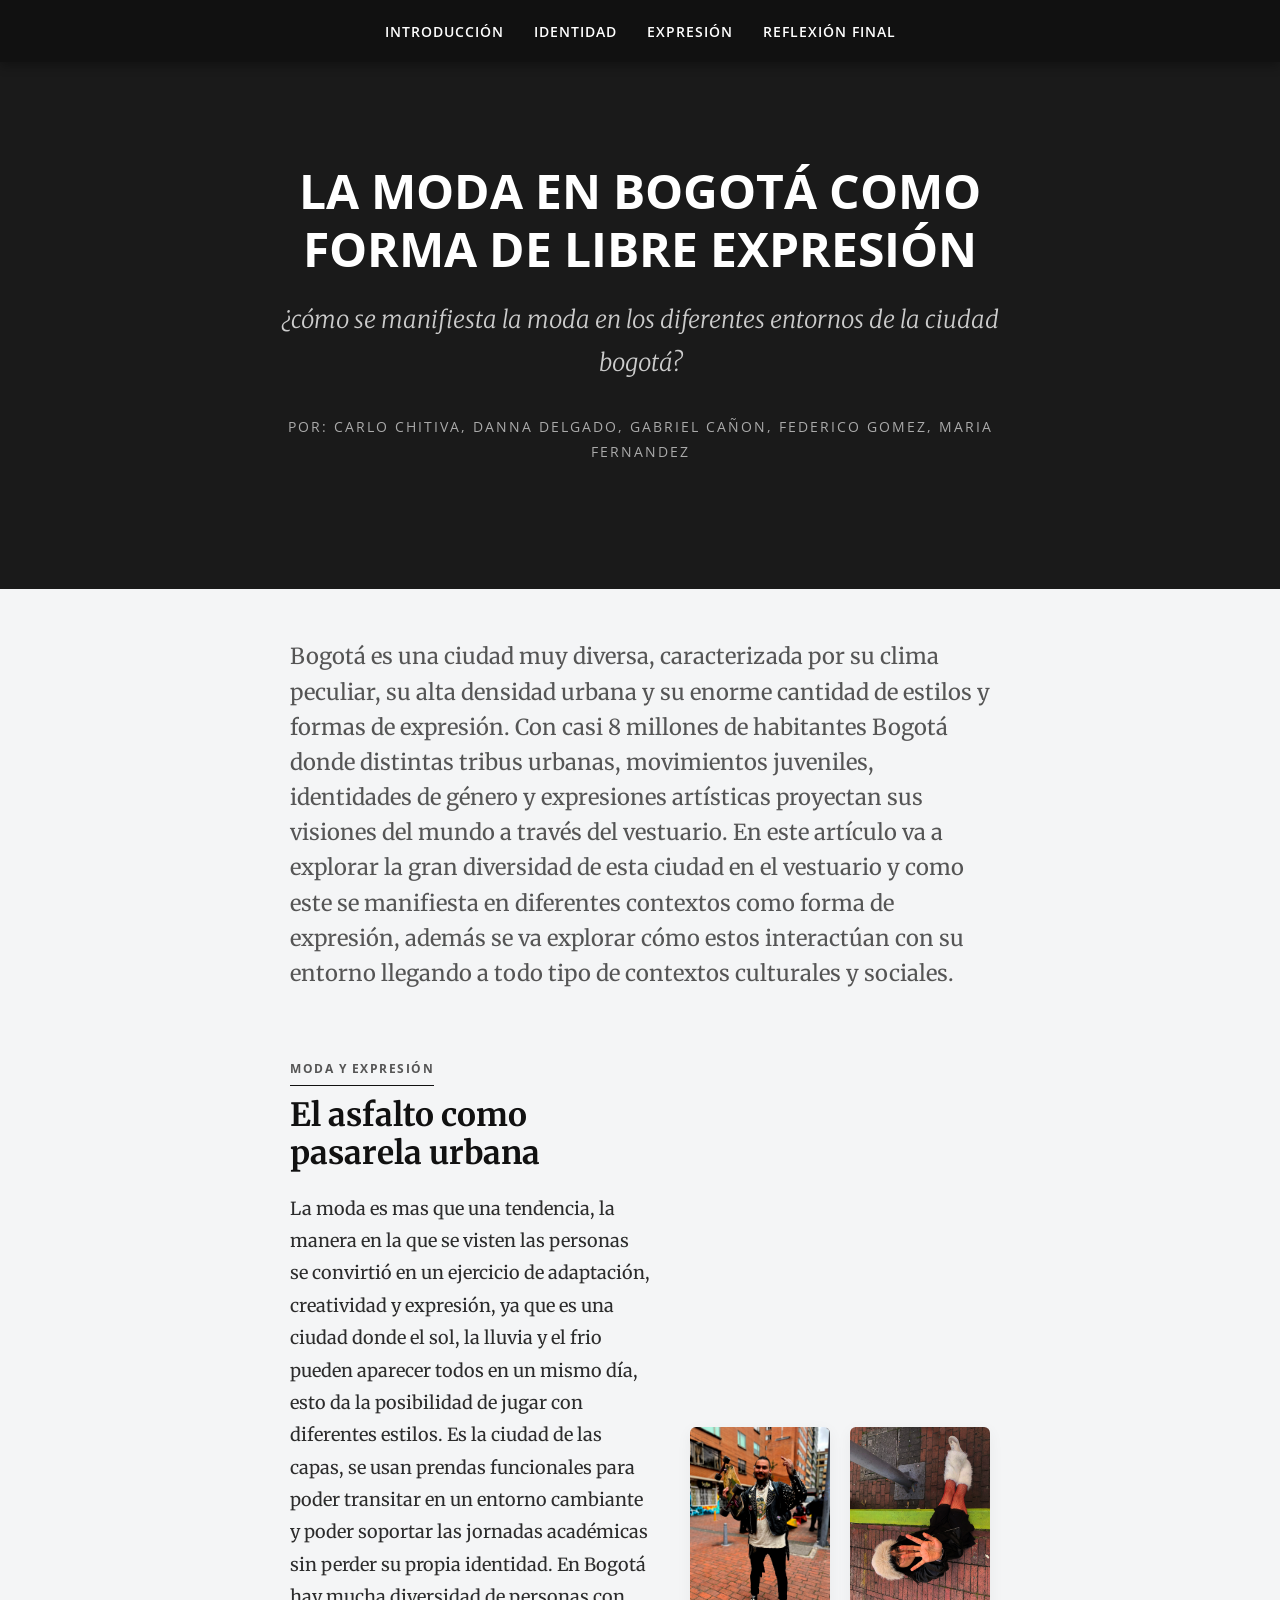
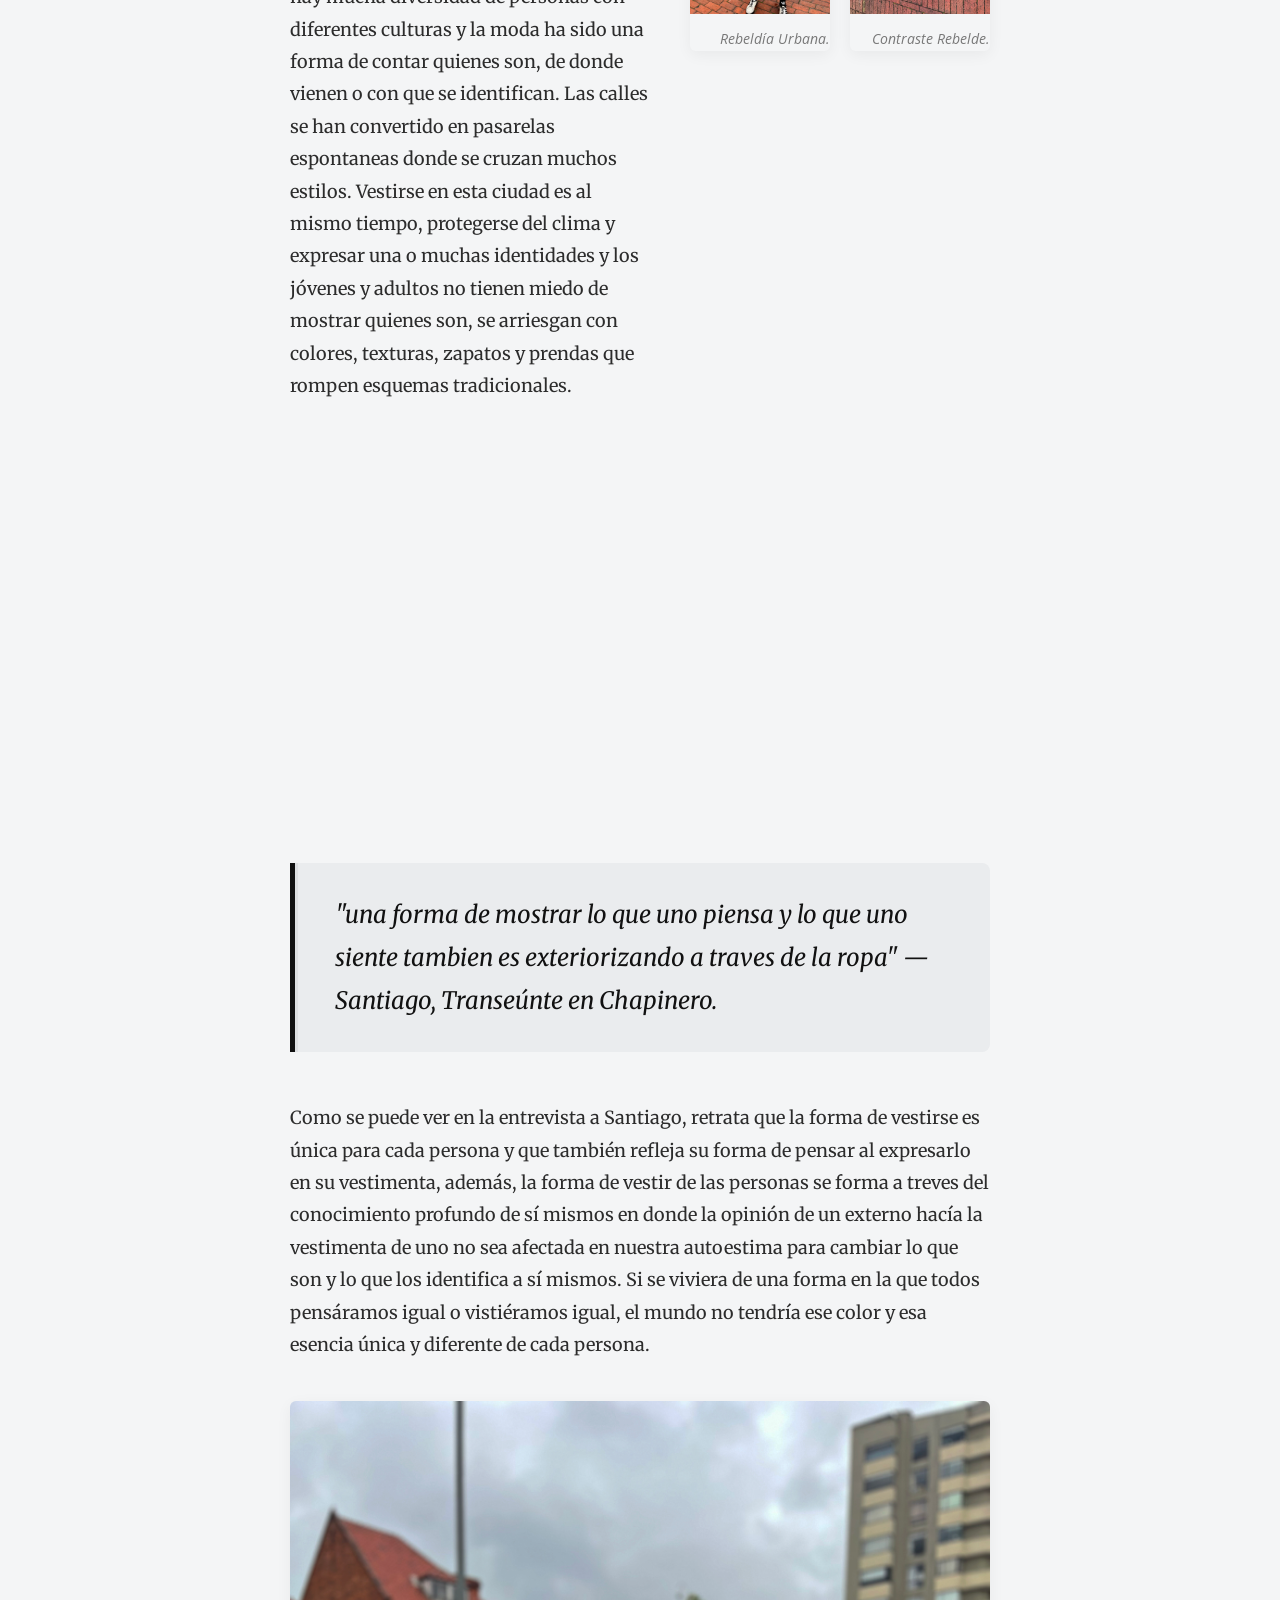
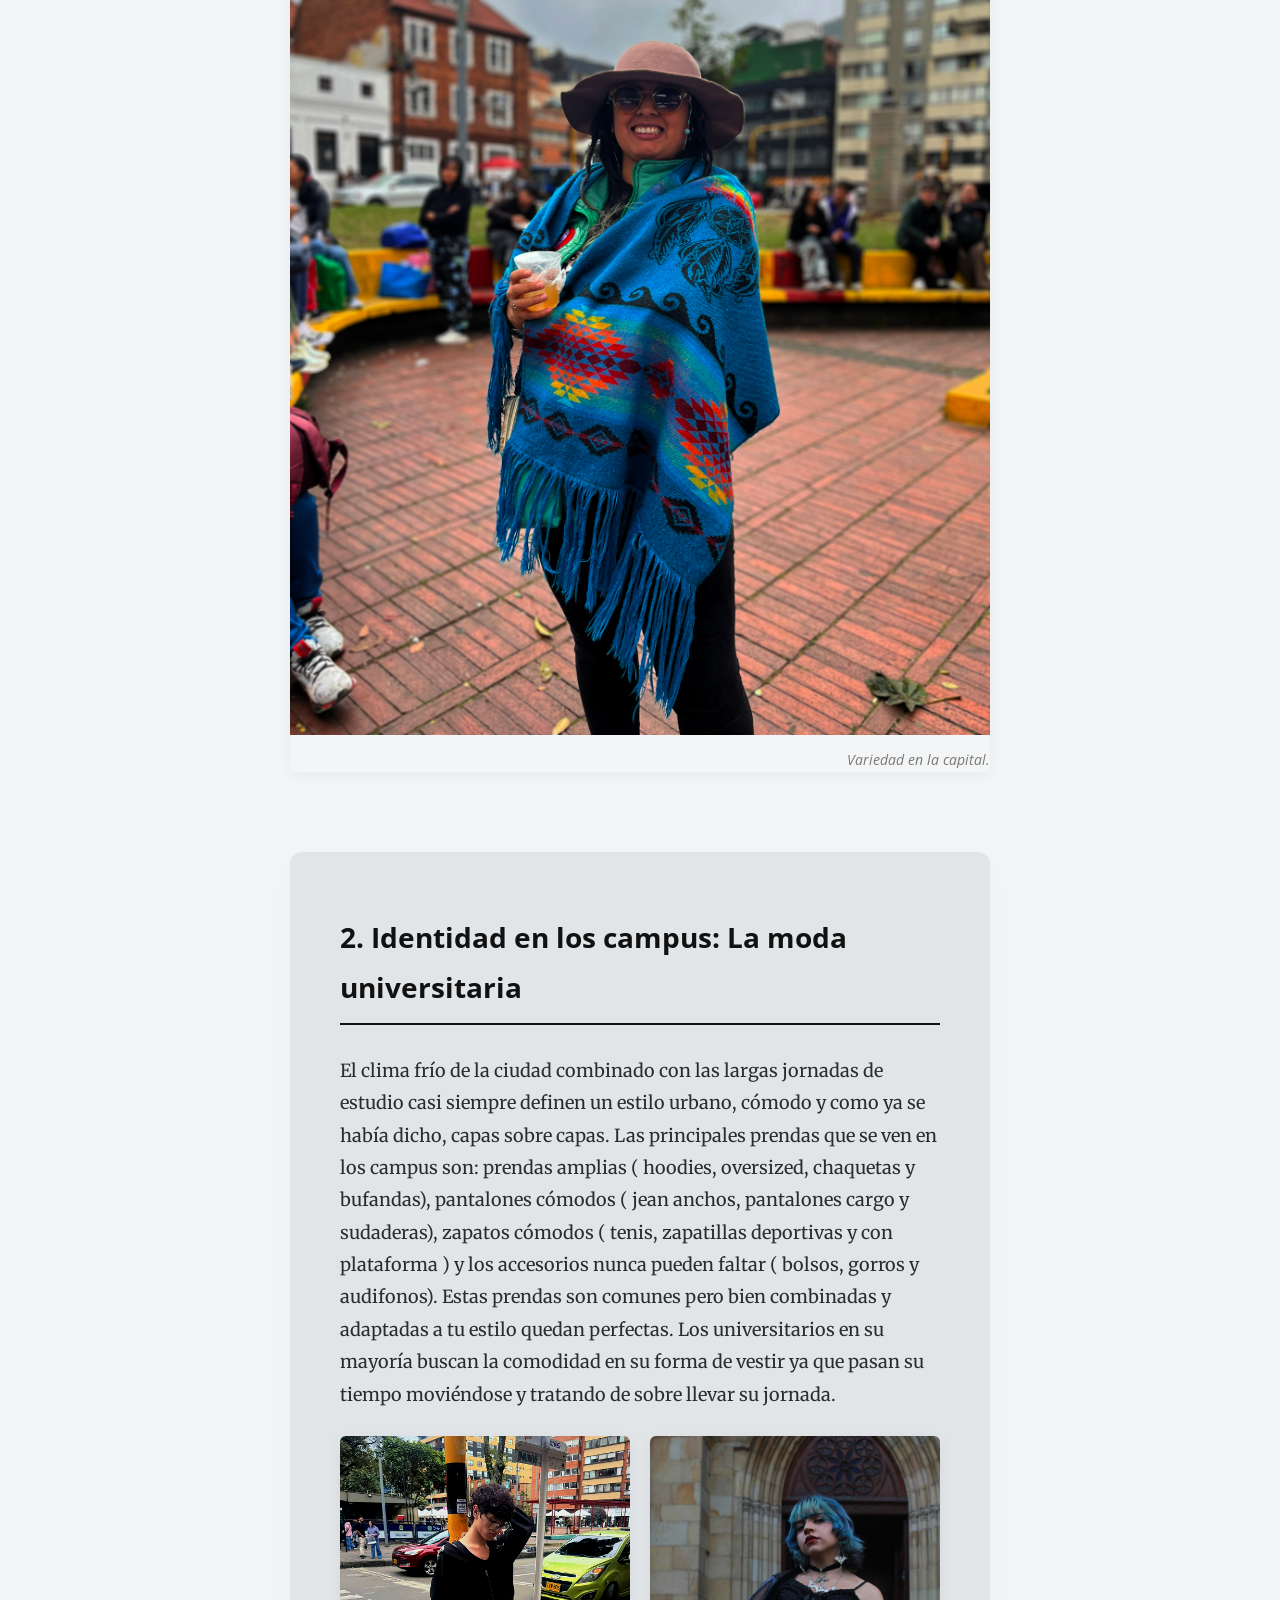
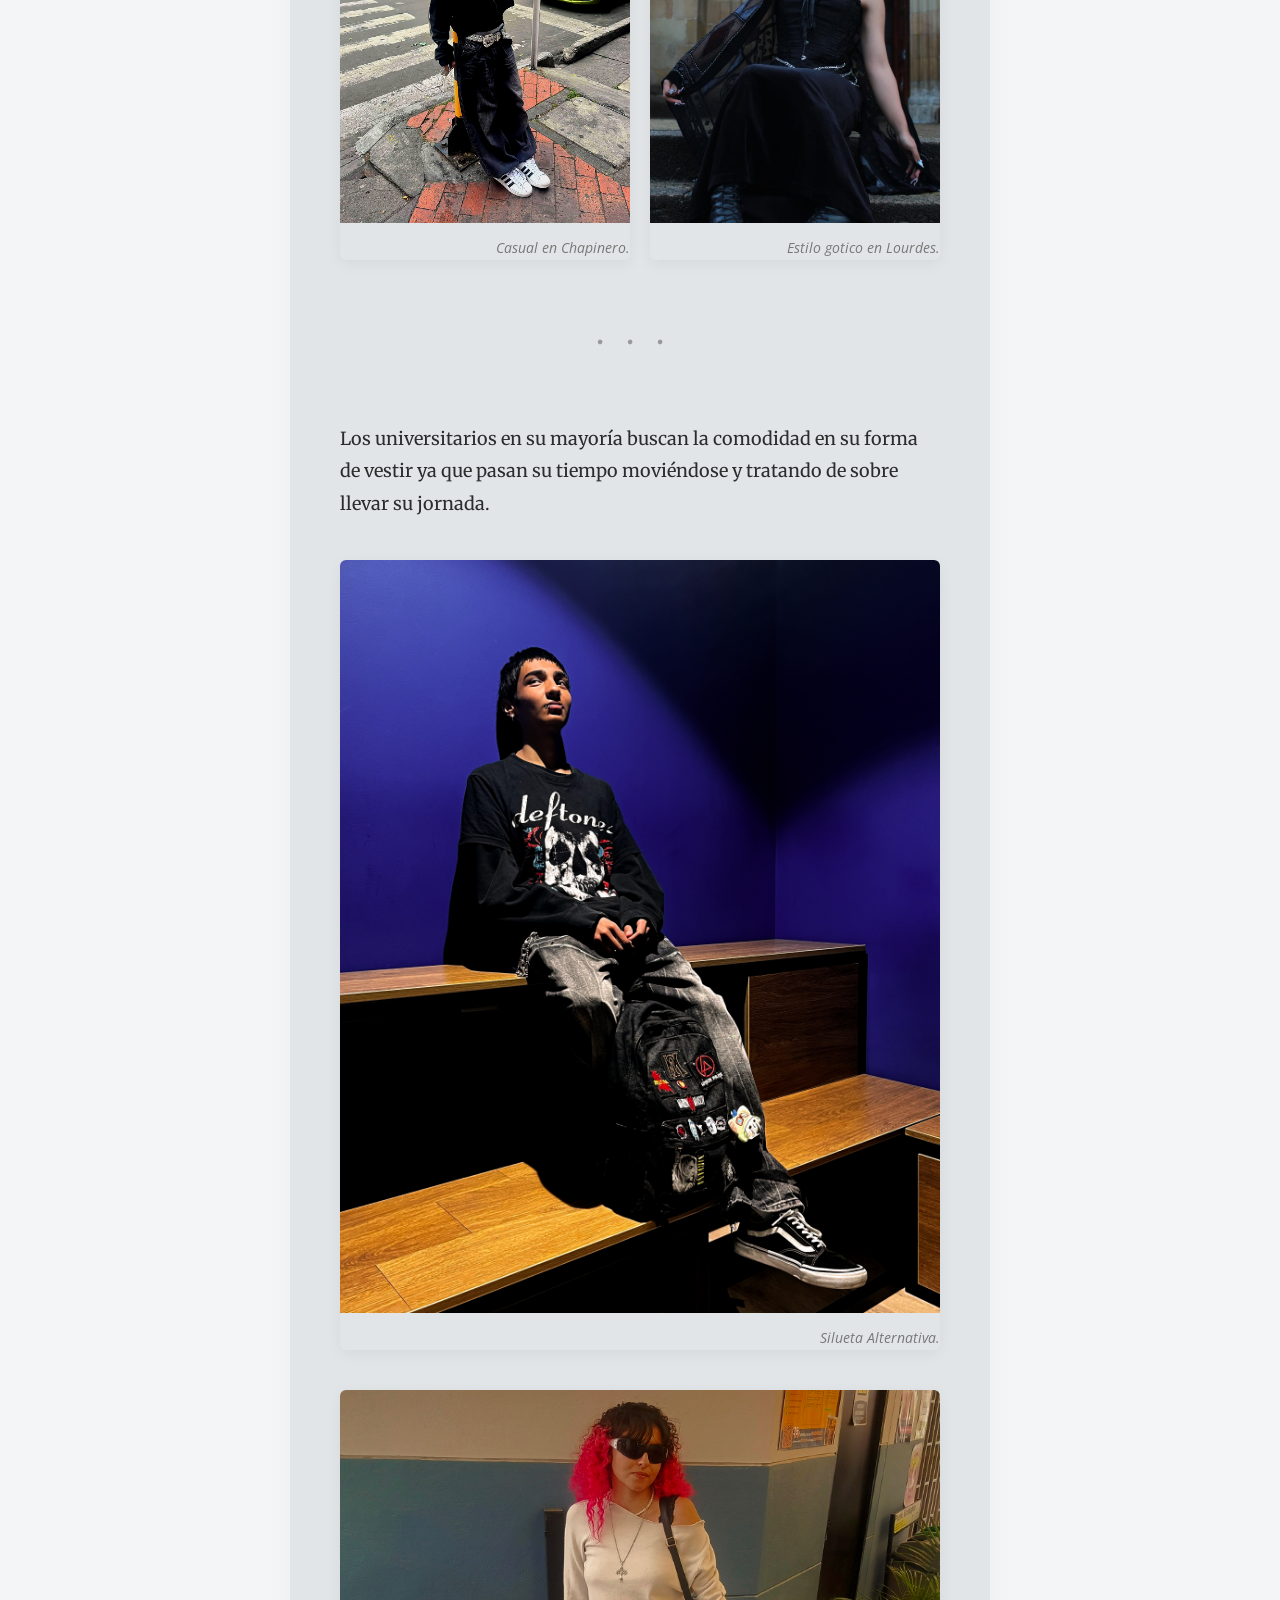
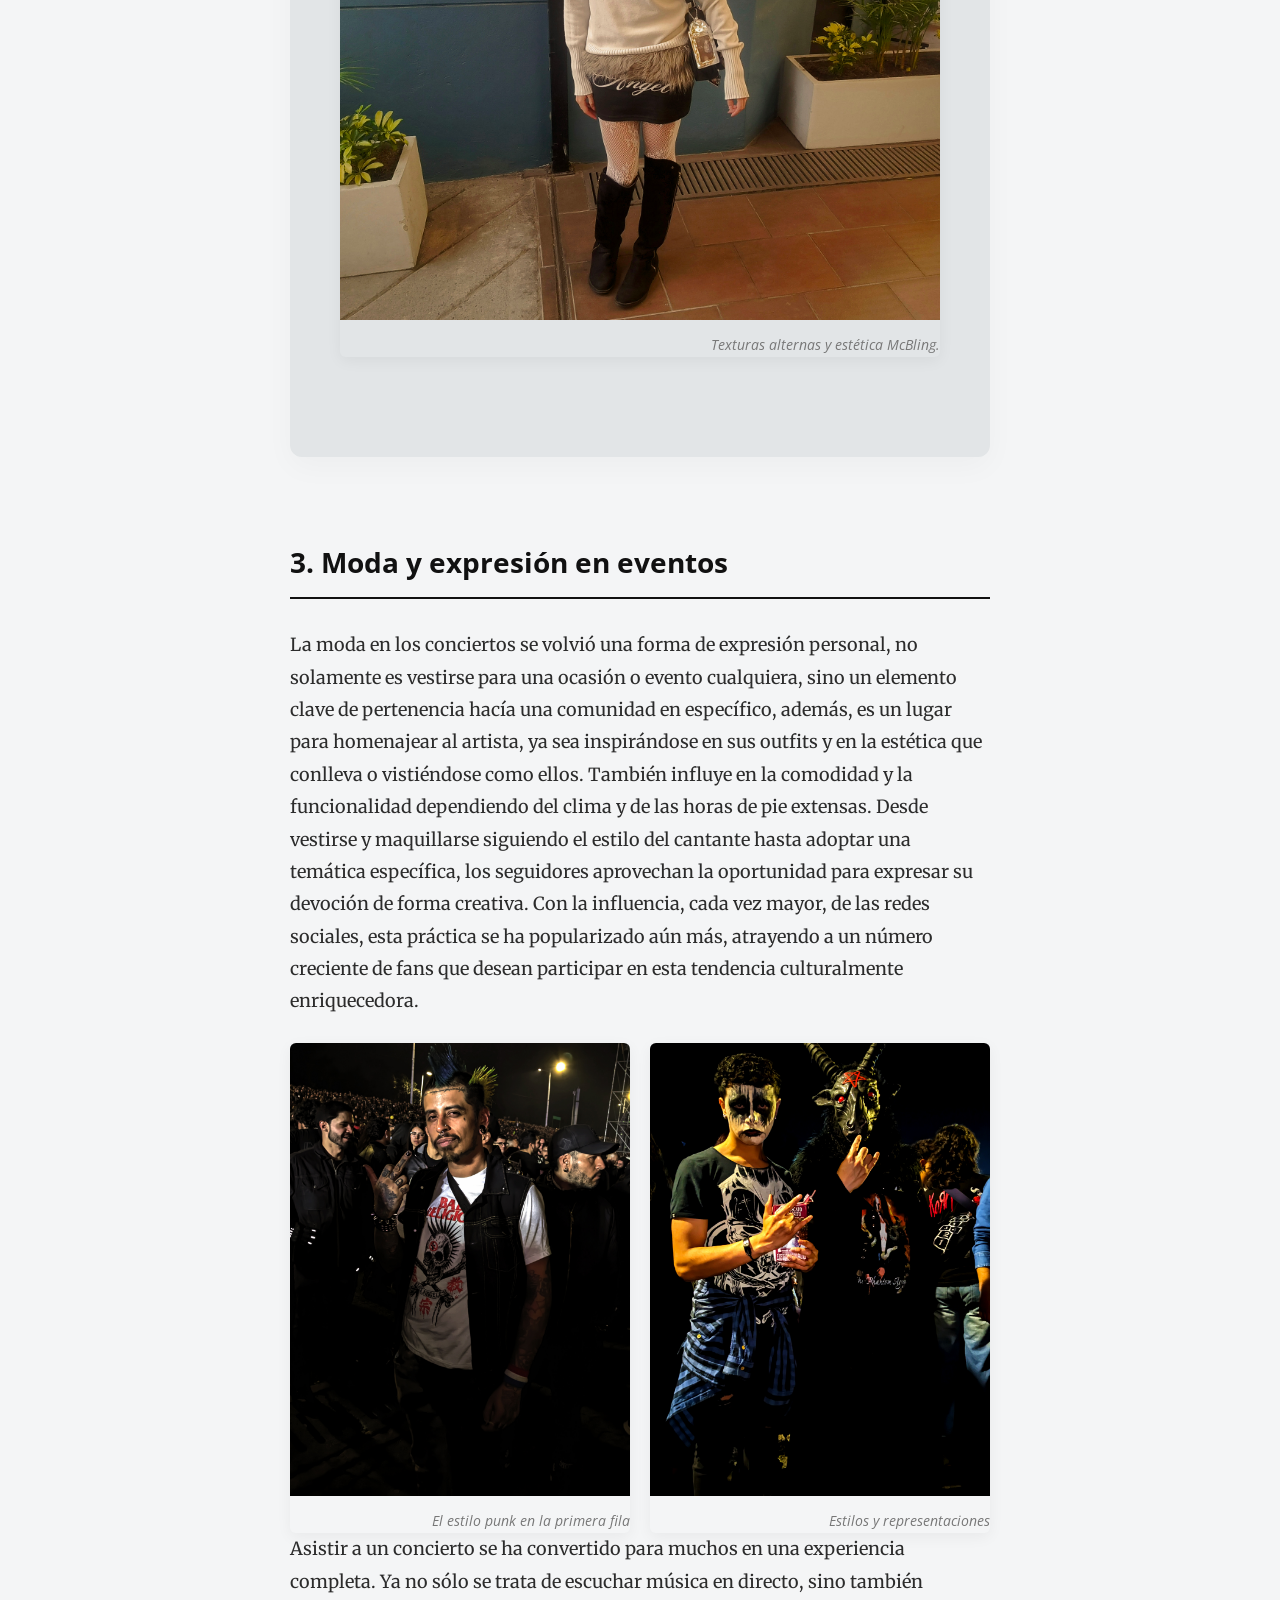
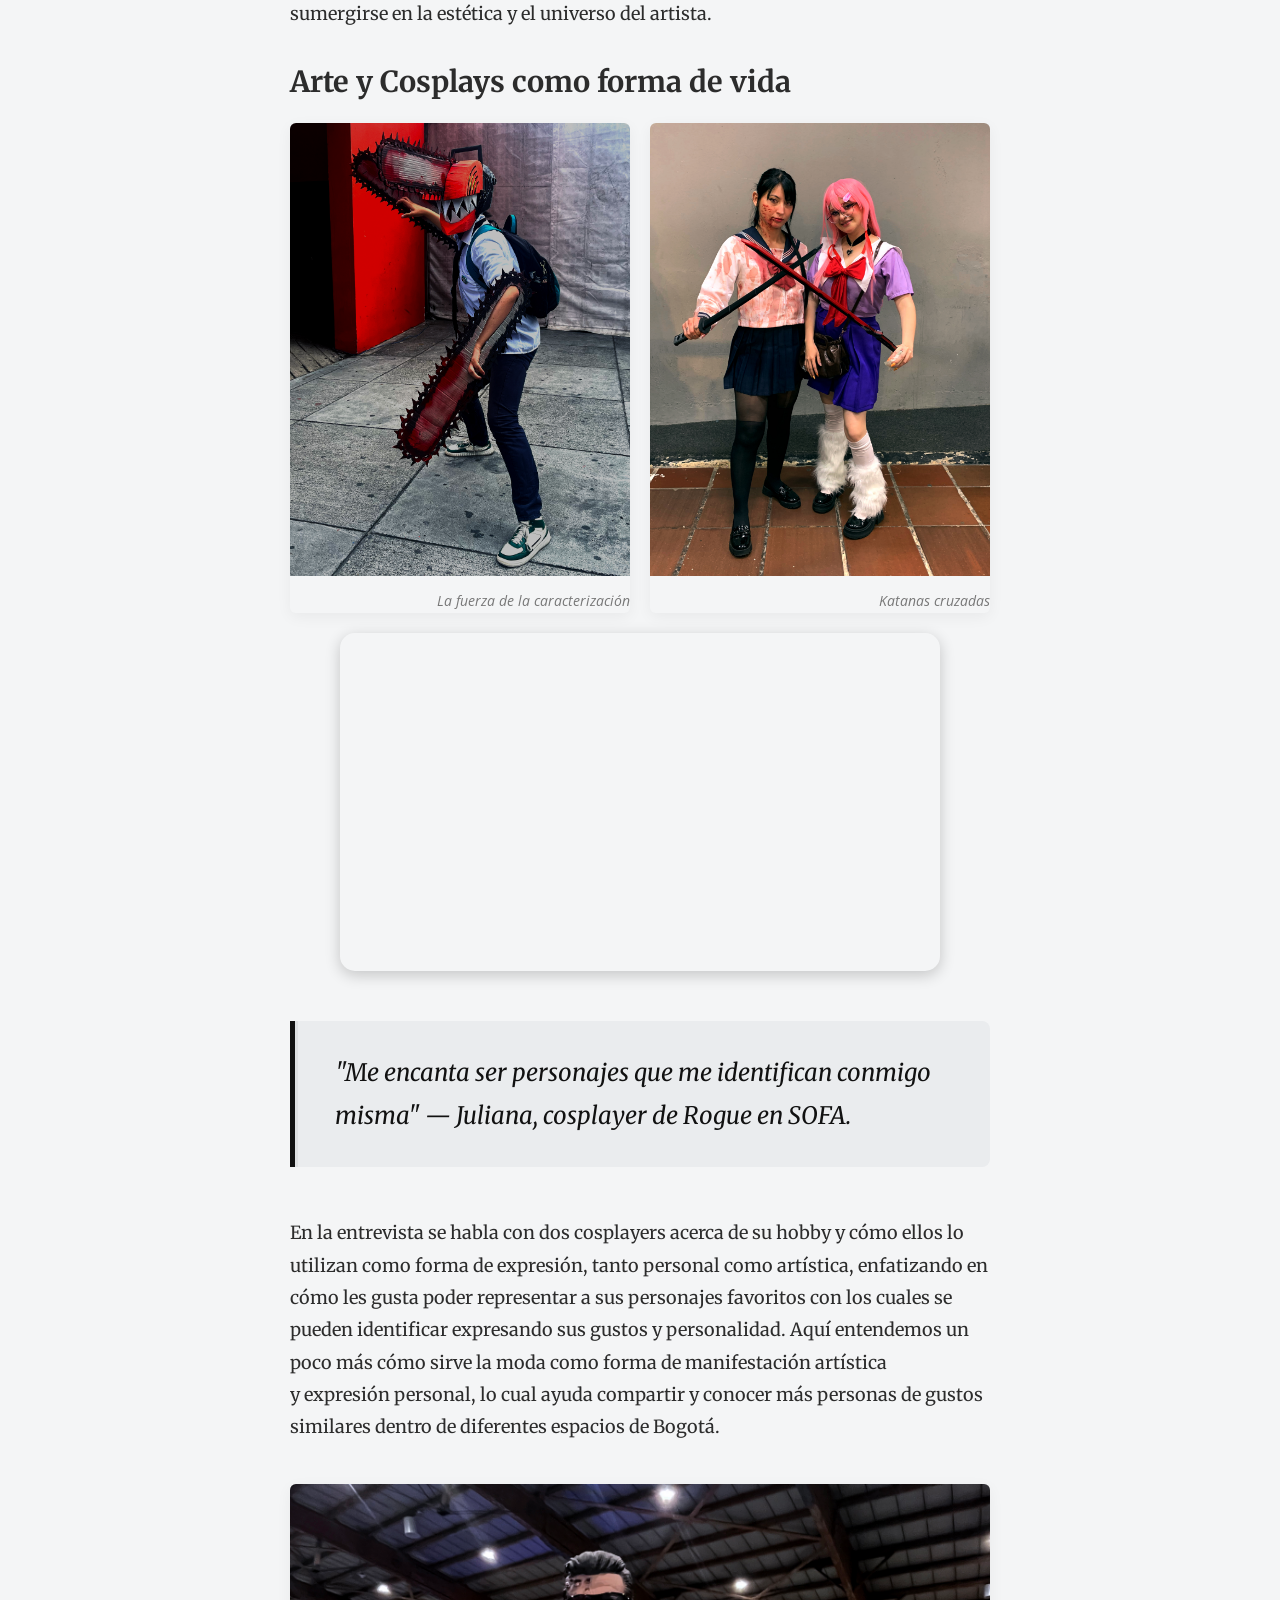
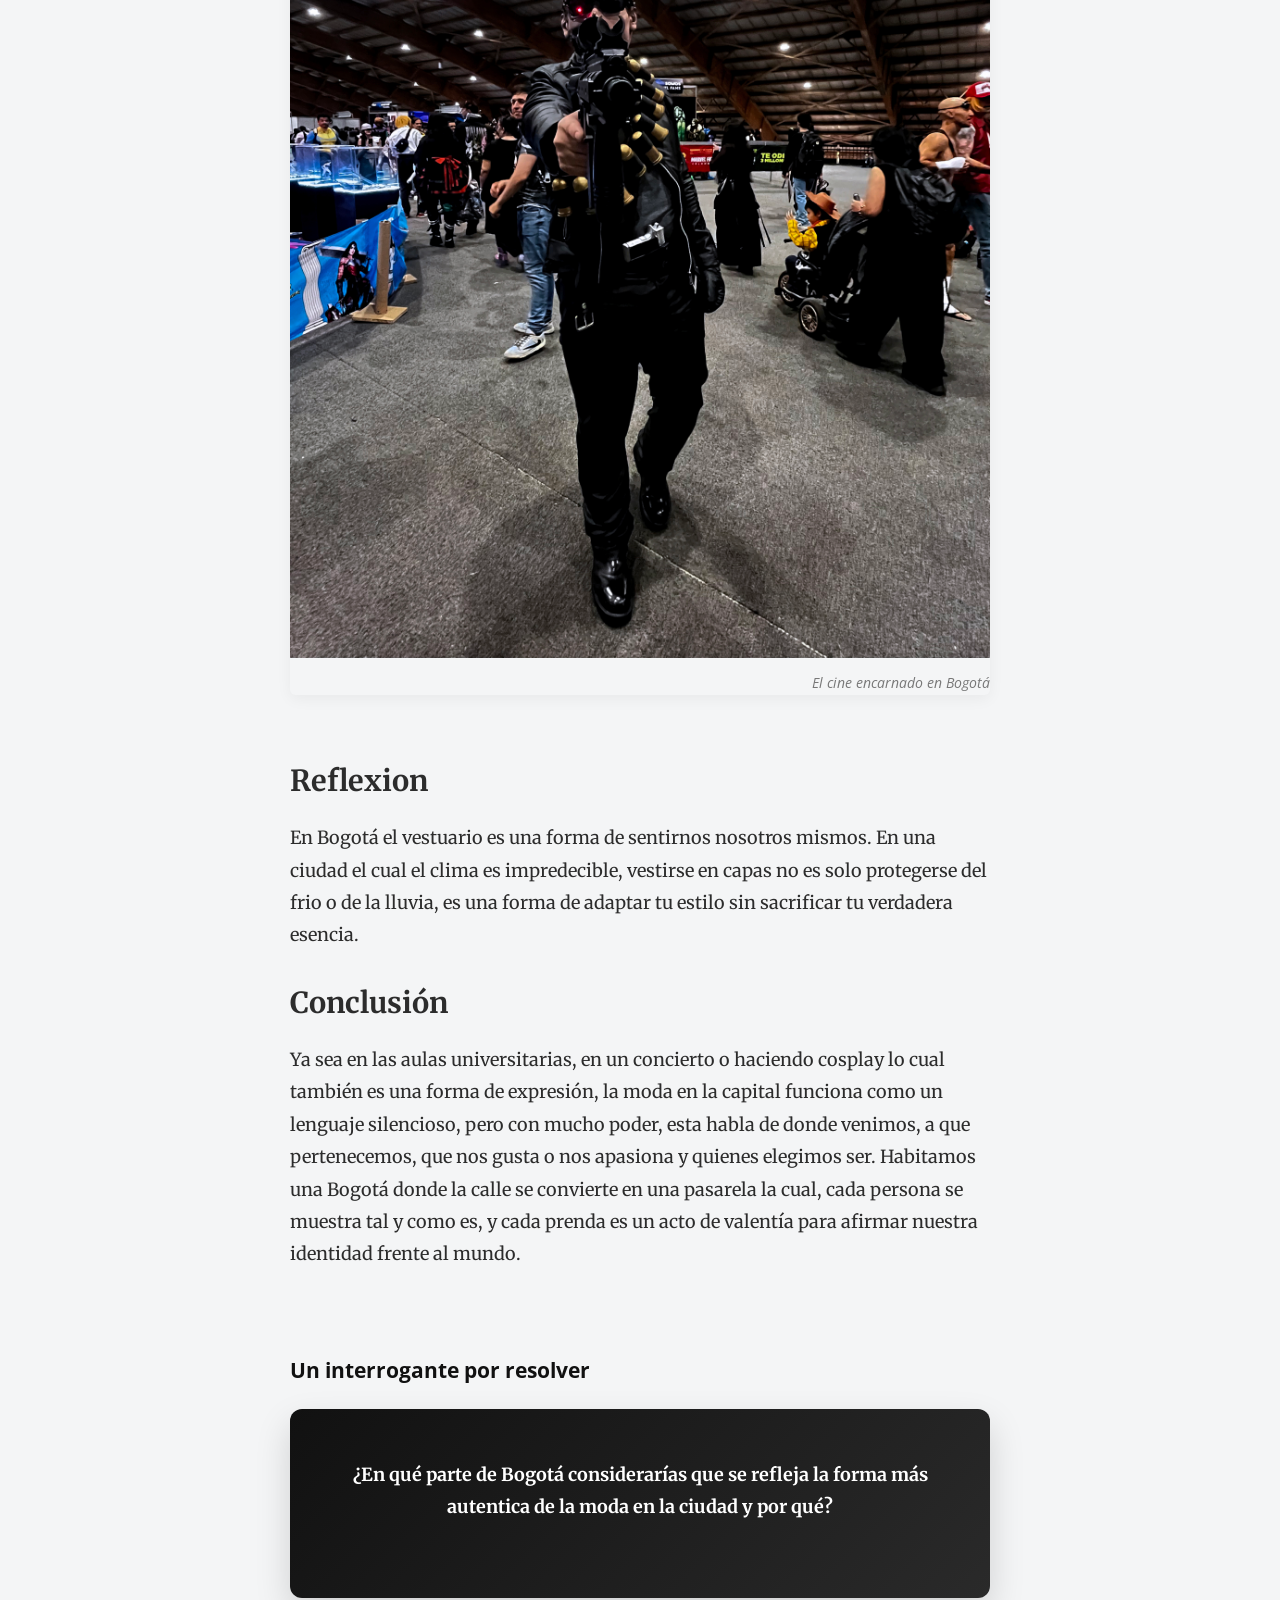
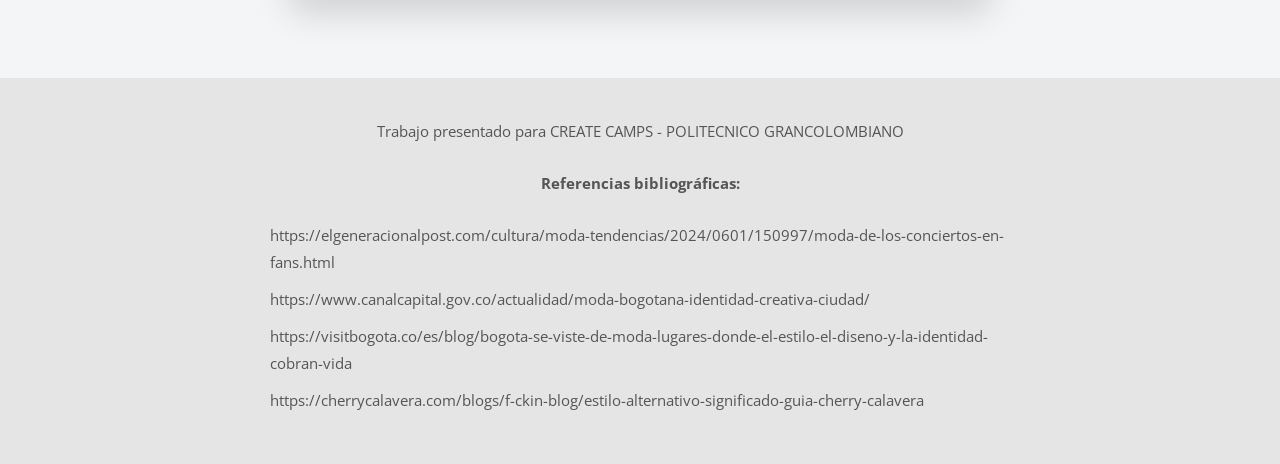
==== commit f3d410a0: "Update index.html" ====
--- a/index.html
+++ b/index.html
@@ -117,8 +117,7 @@
                 </figure>
             </div>
             <div class="separador-editorial"></div>
-            <p>Continuar el escrito </p>
-
+            <p>Los universitarios en su mayoría buscan la comodidad en su forma de vestir ya que pasan su tiempo moviéndose y tratando de sobre llevar su jornada. </p>
             <figure class="foto-destacada">
                 <img src="Imagen 15.jpg" class="foto-click" alt="Descripción">
                 <figcaption>Silueta Alternativa.</figcaption>
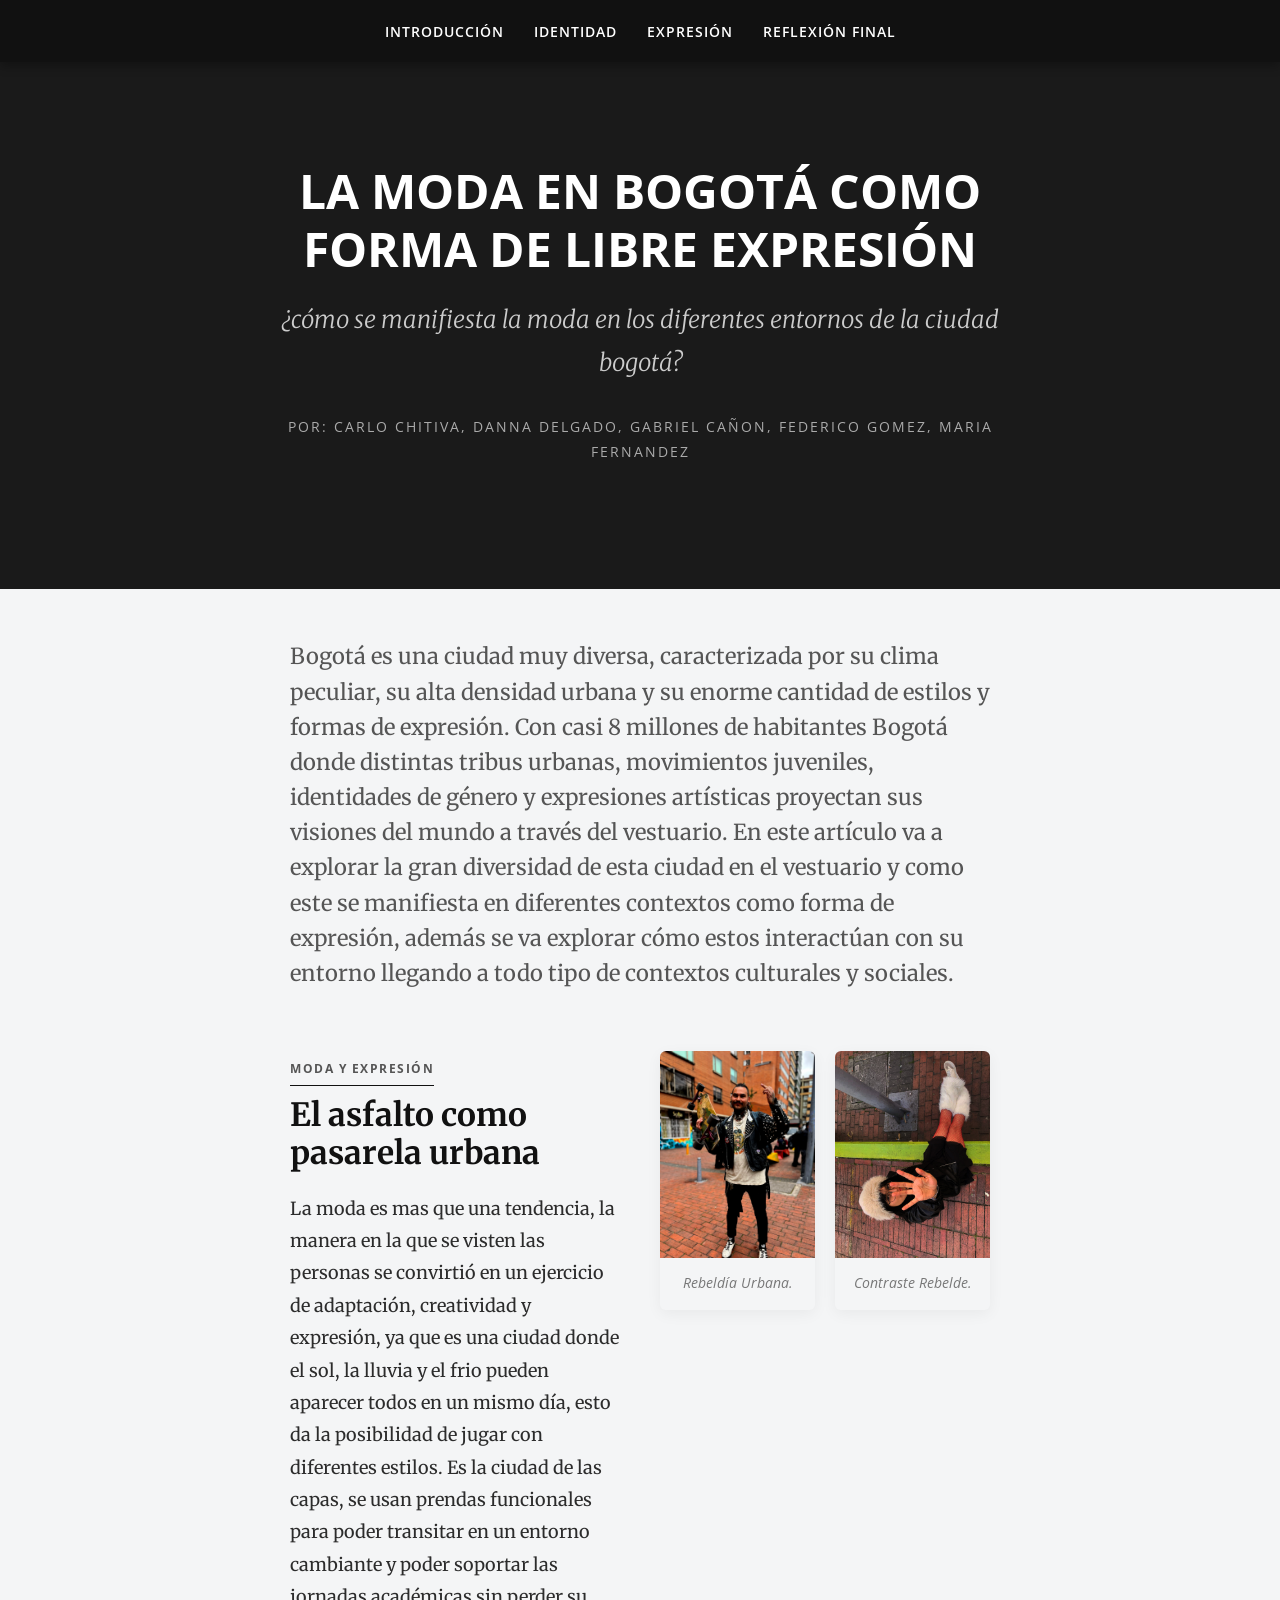
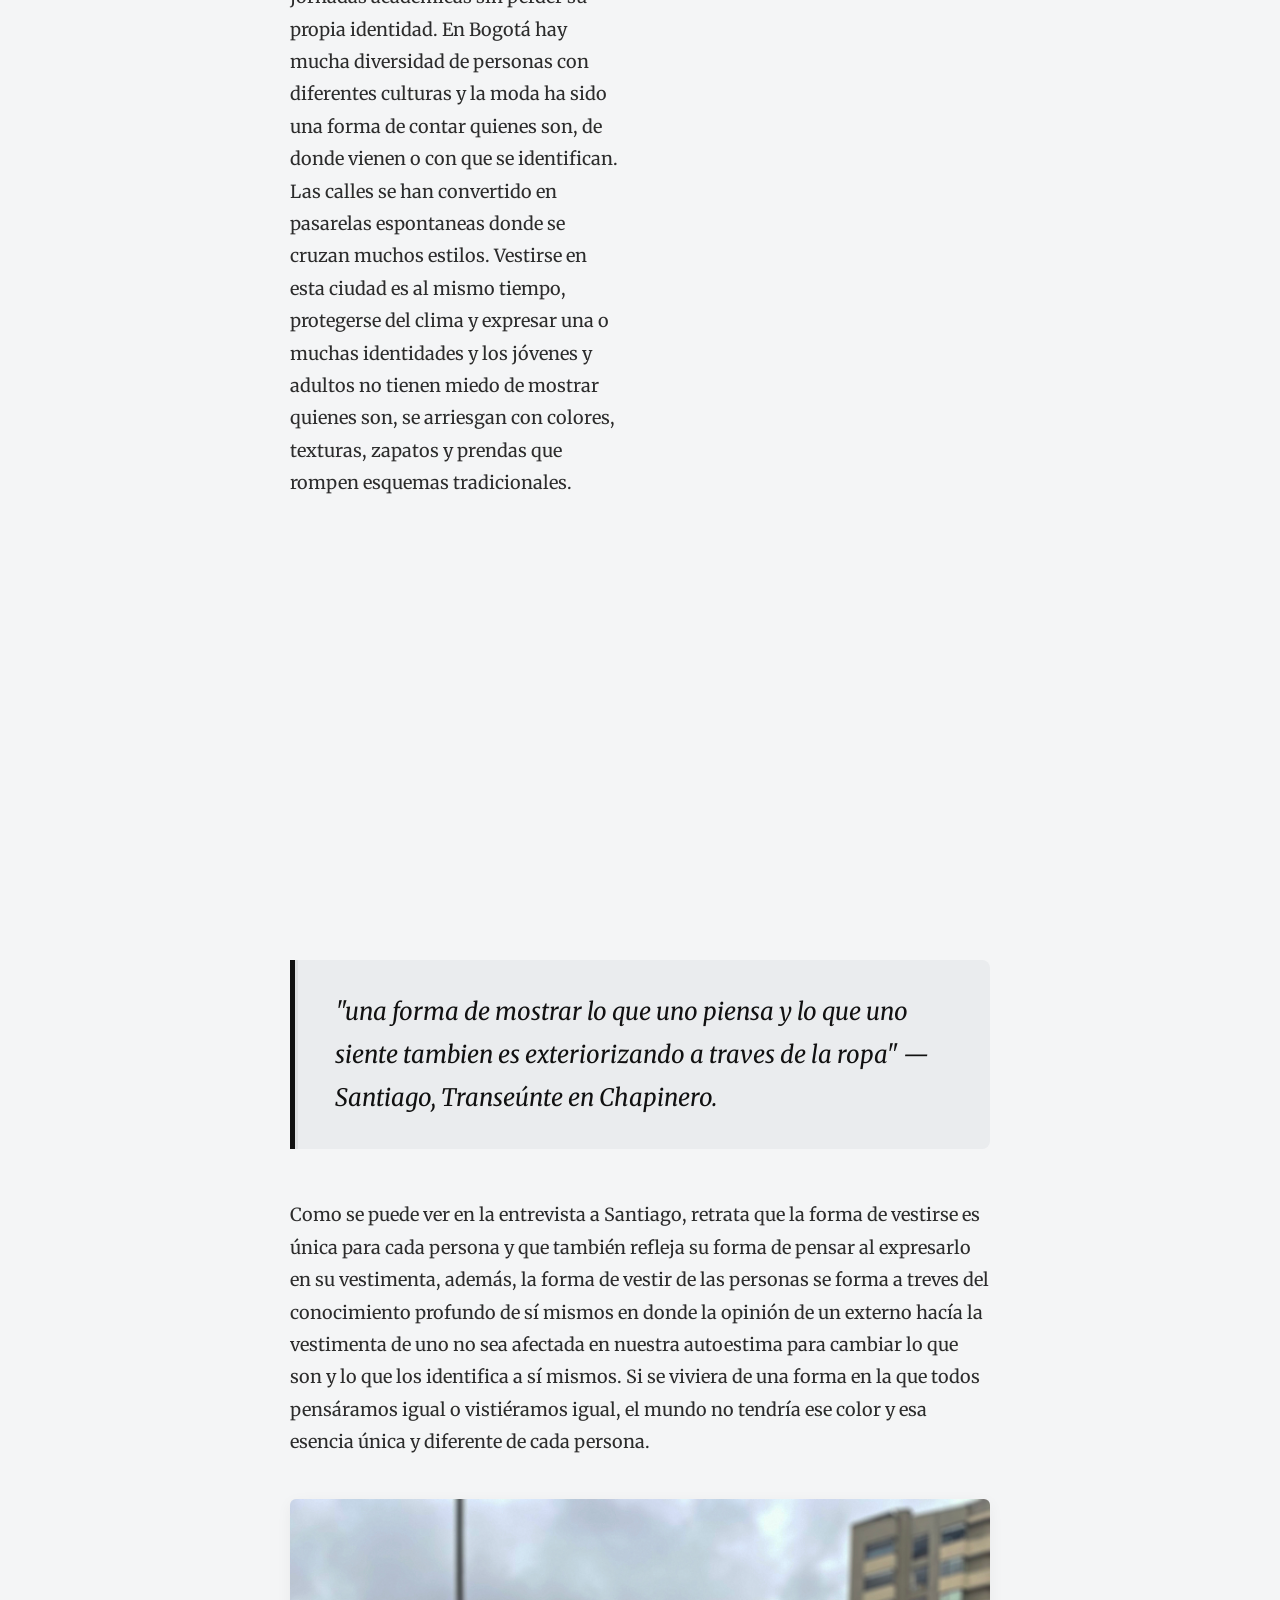
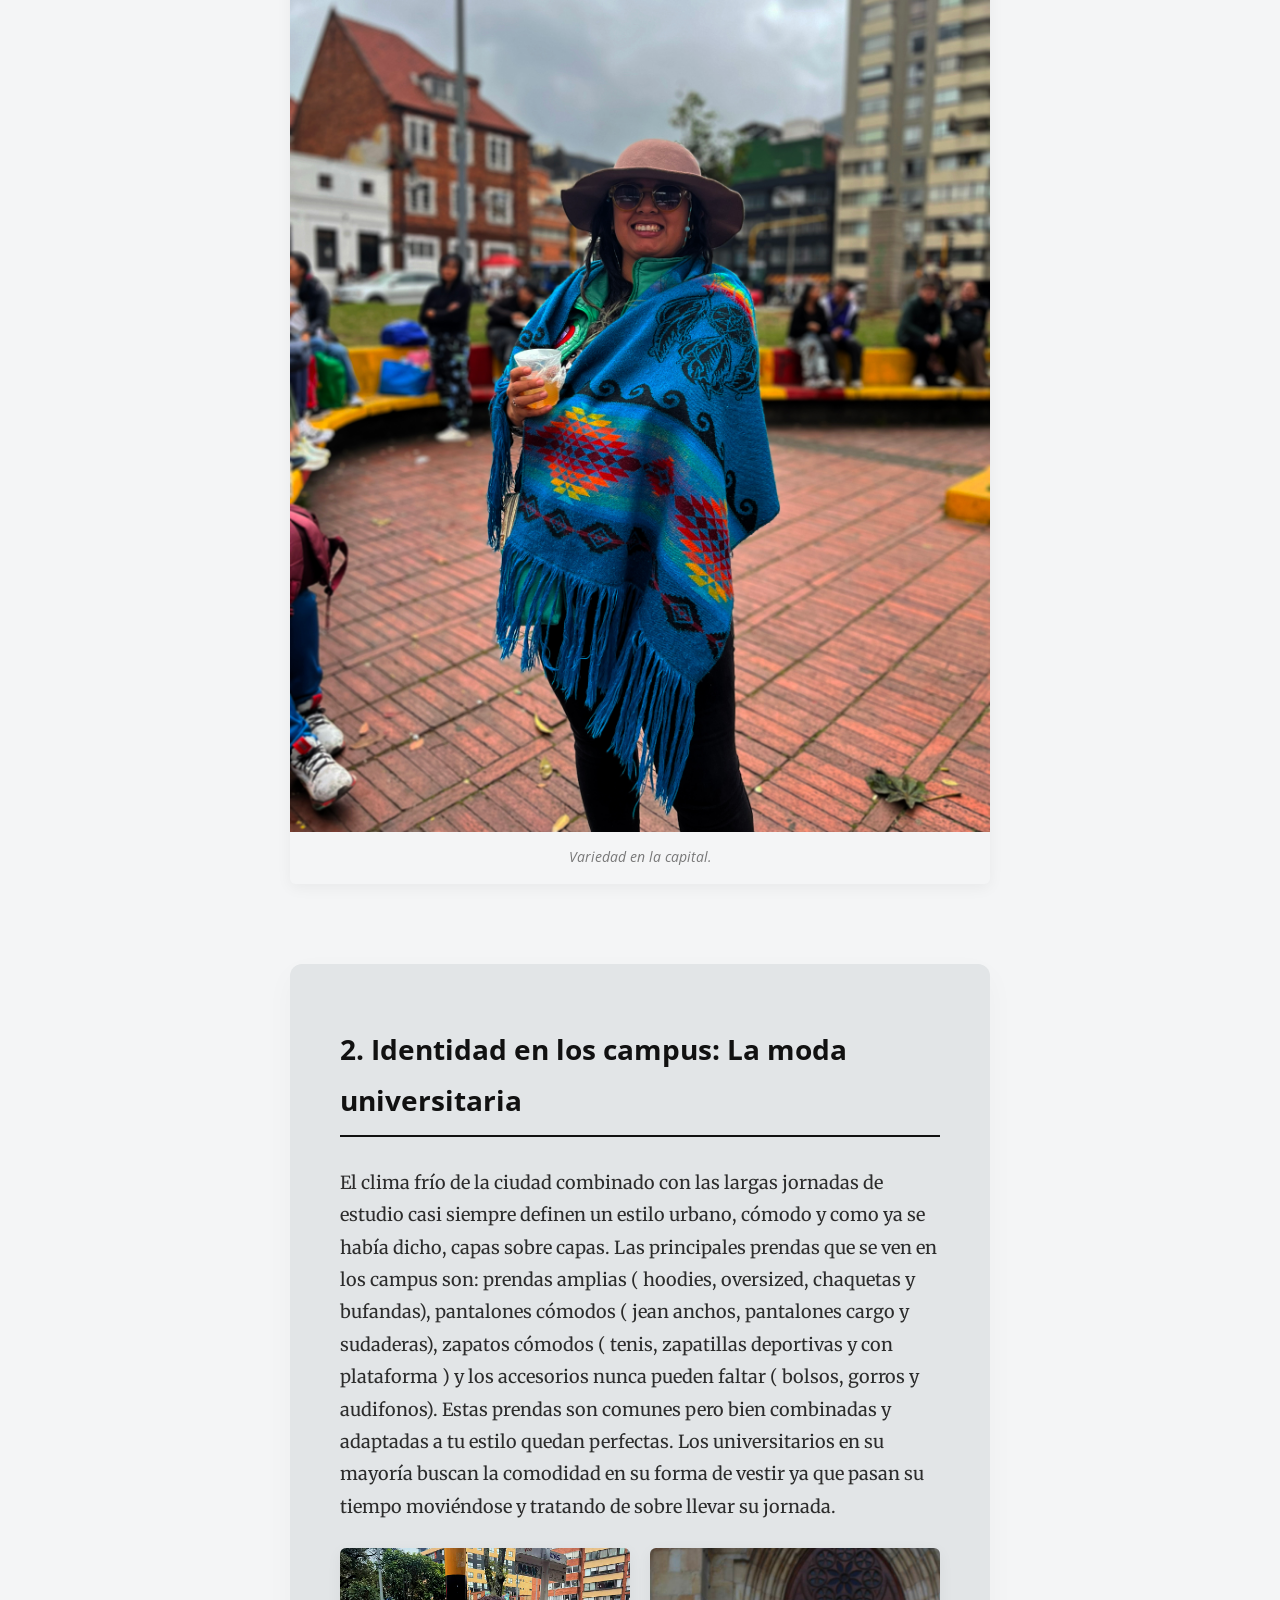
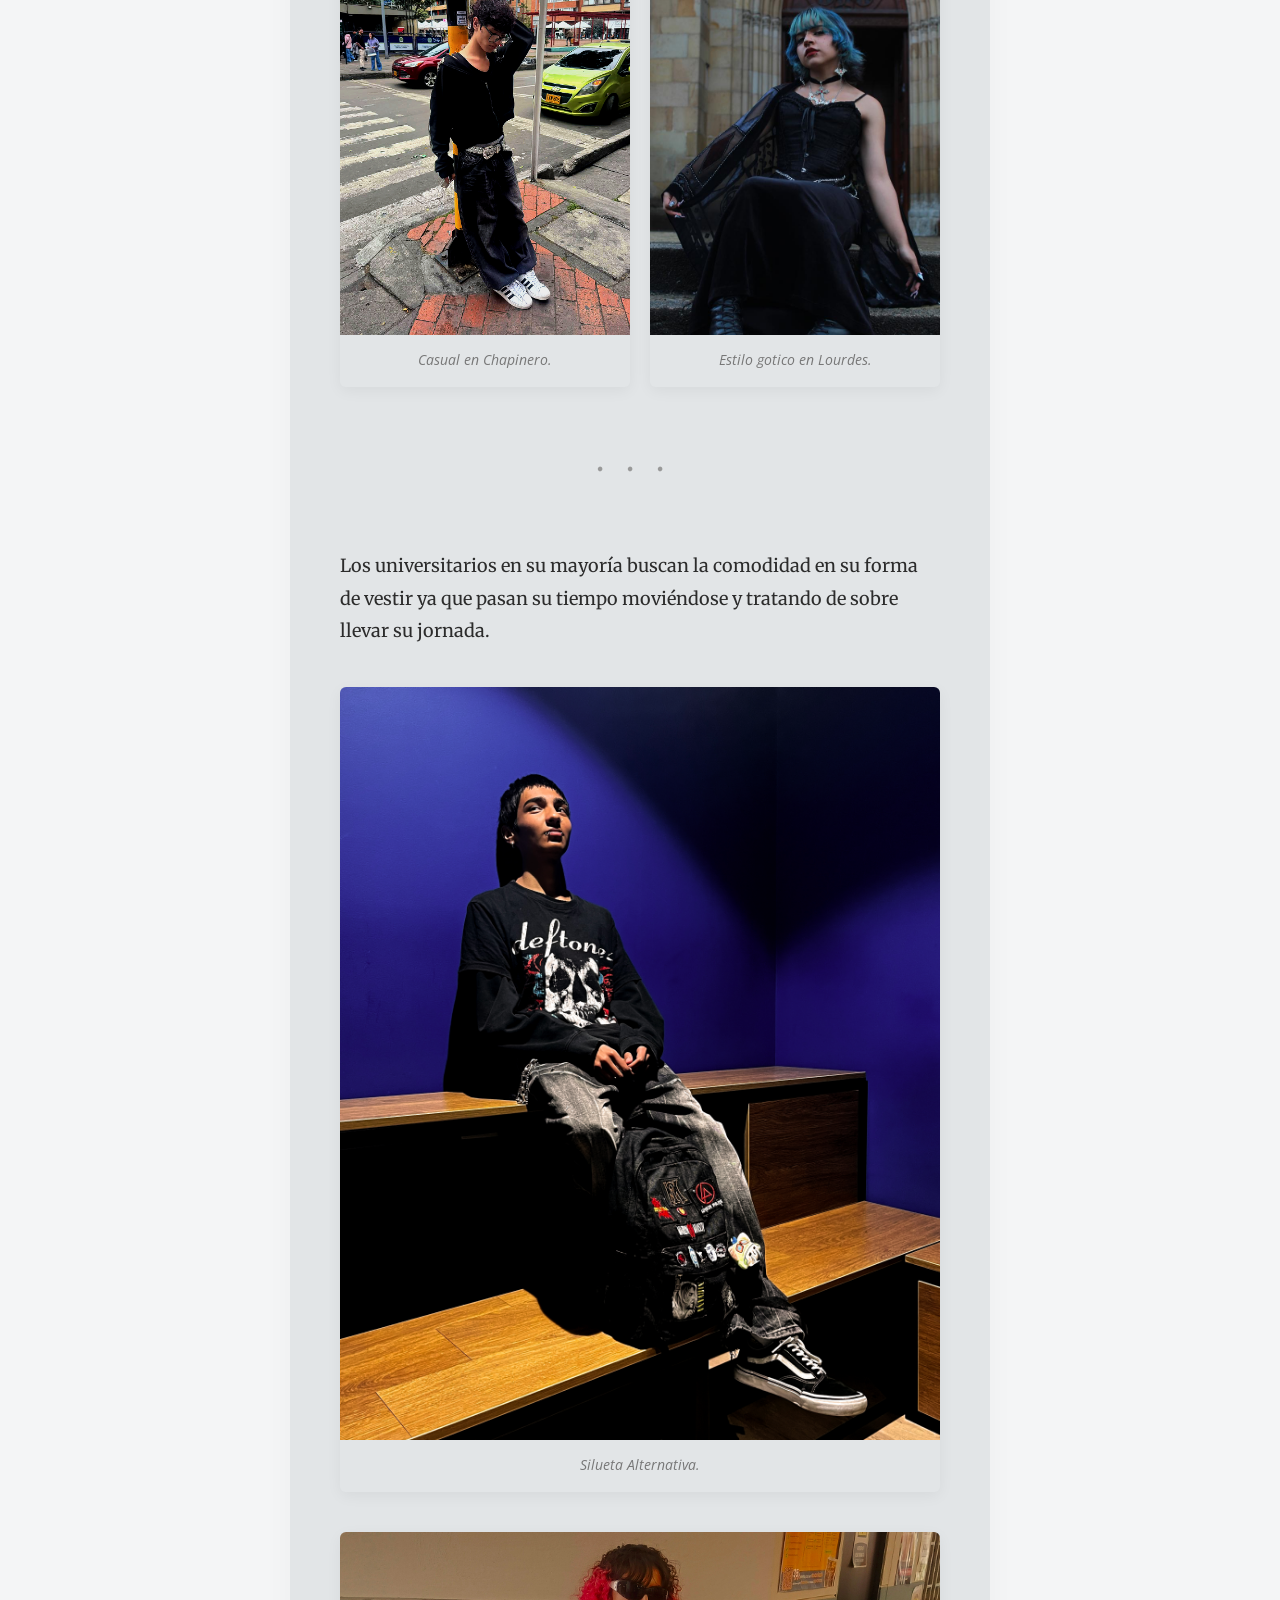
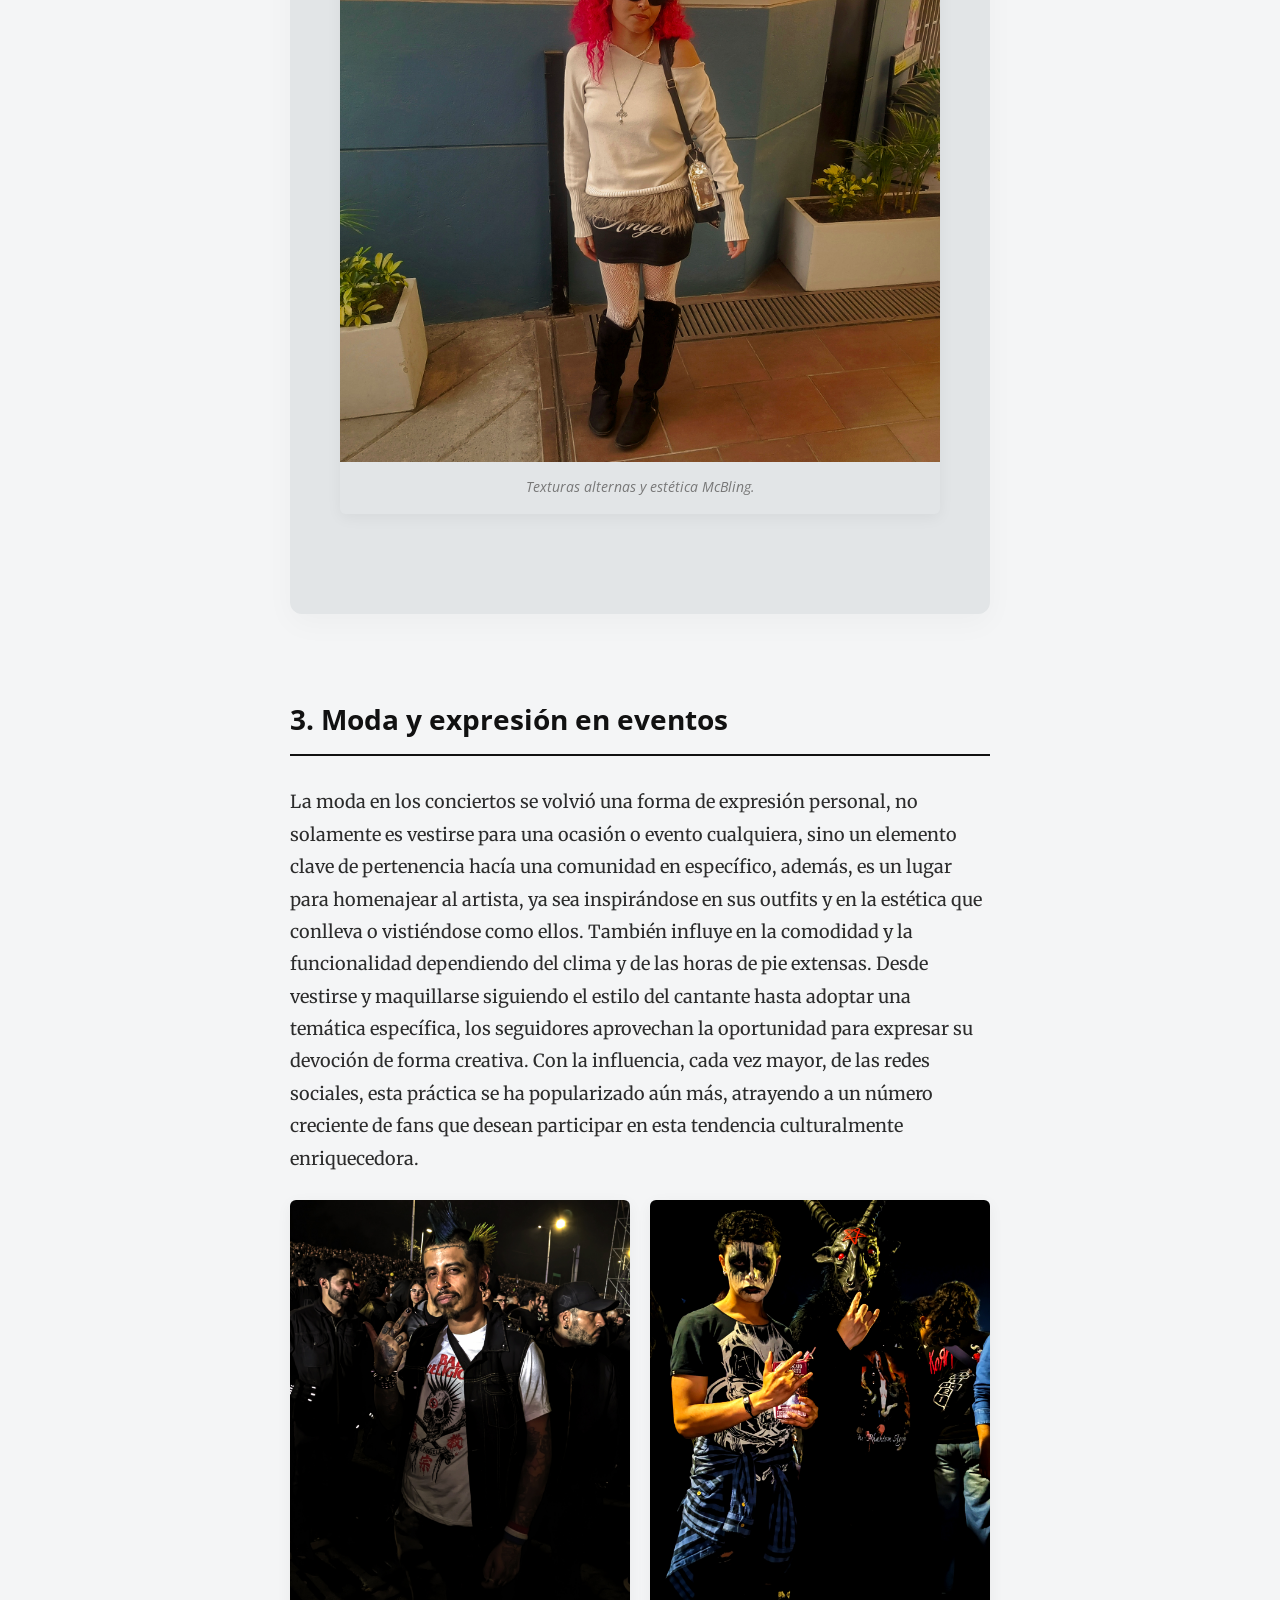
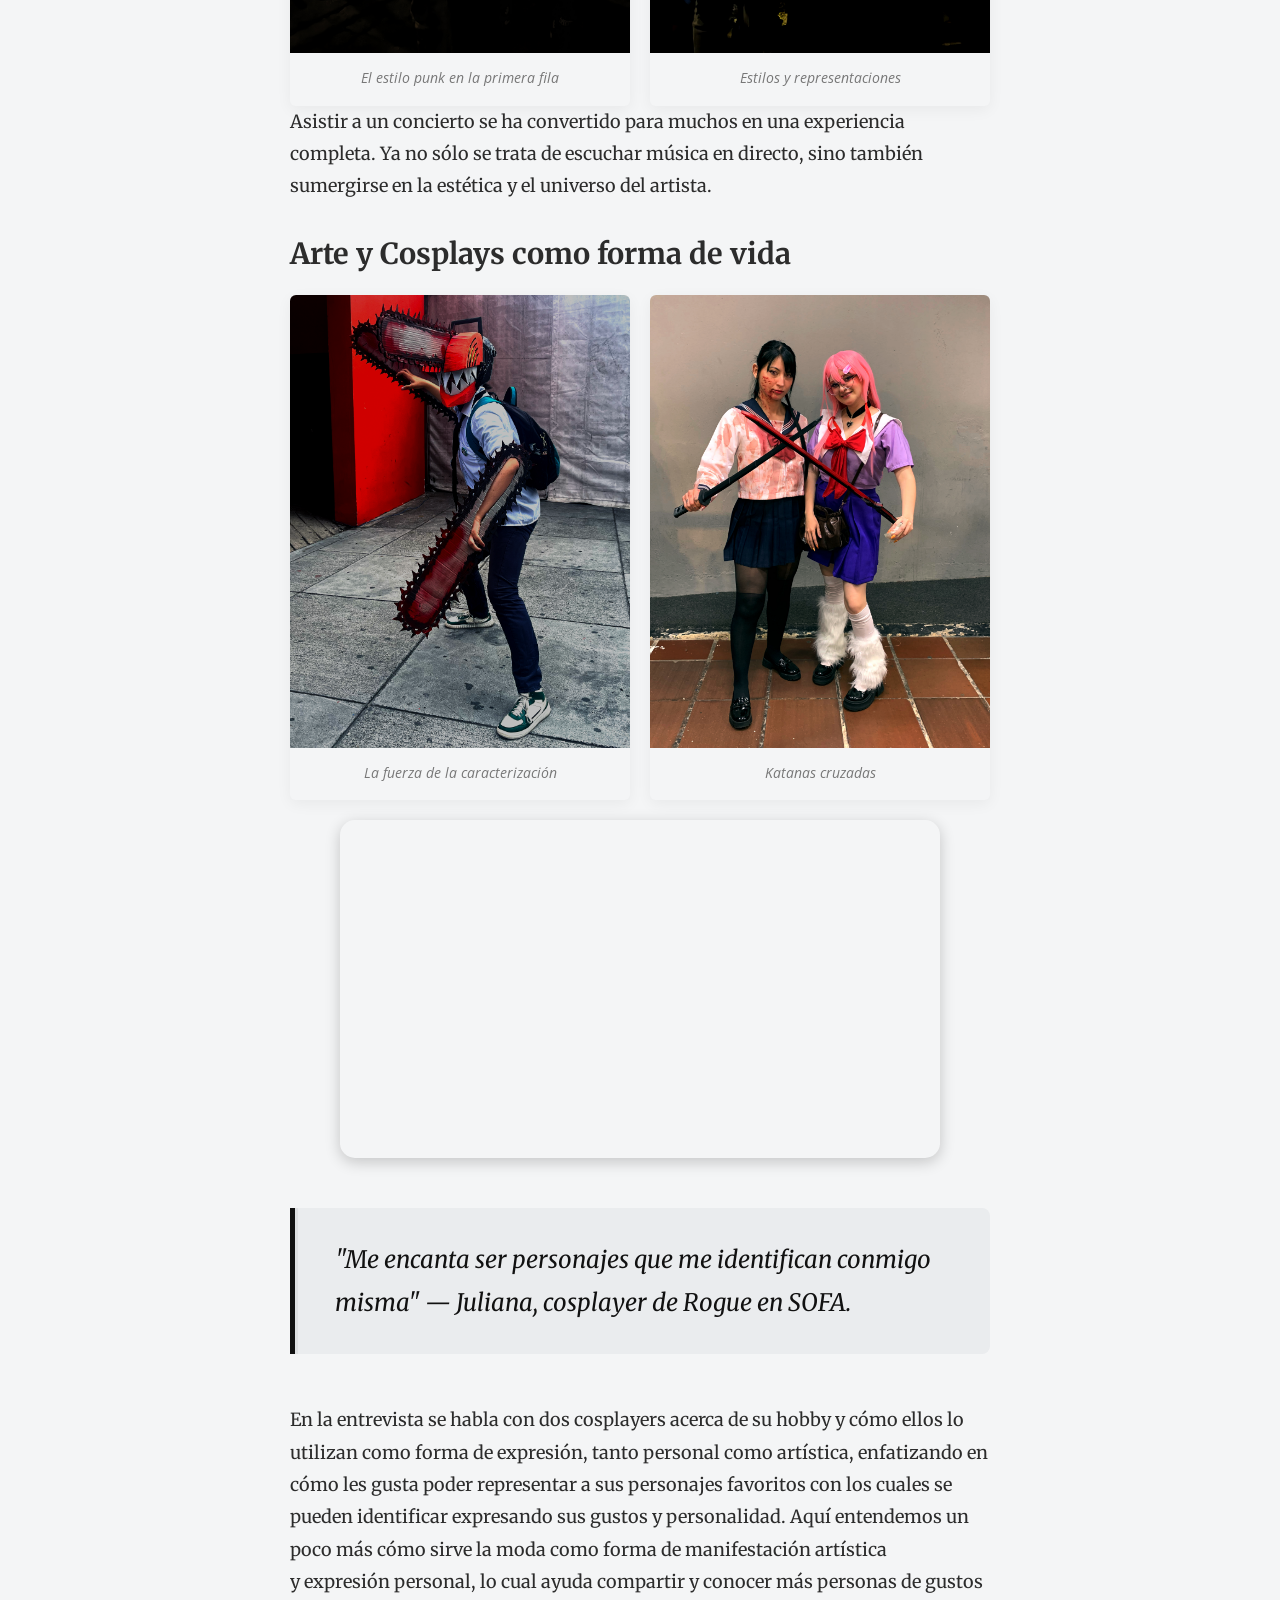
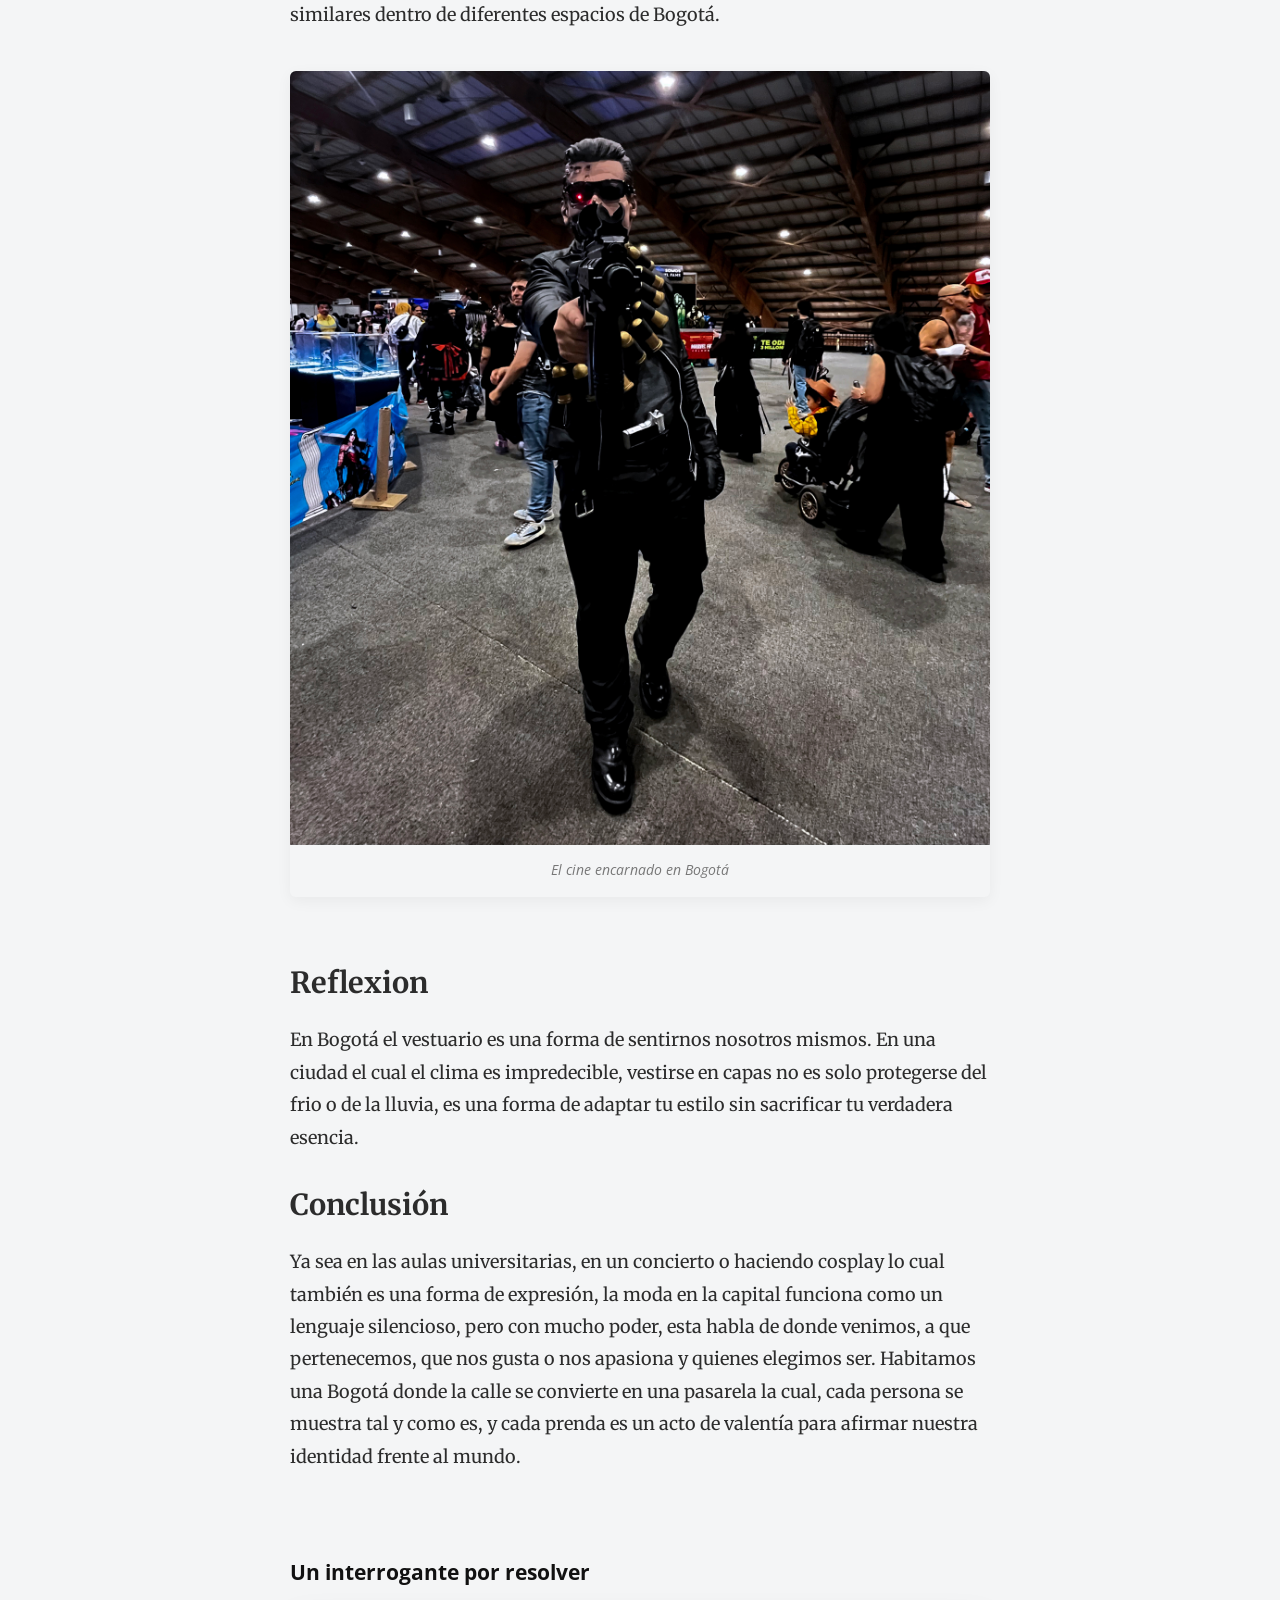
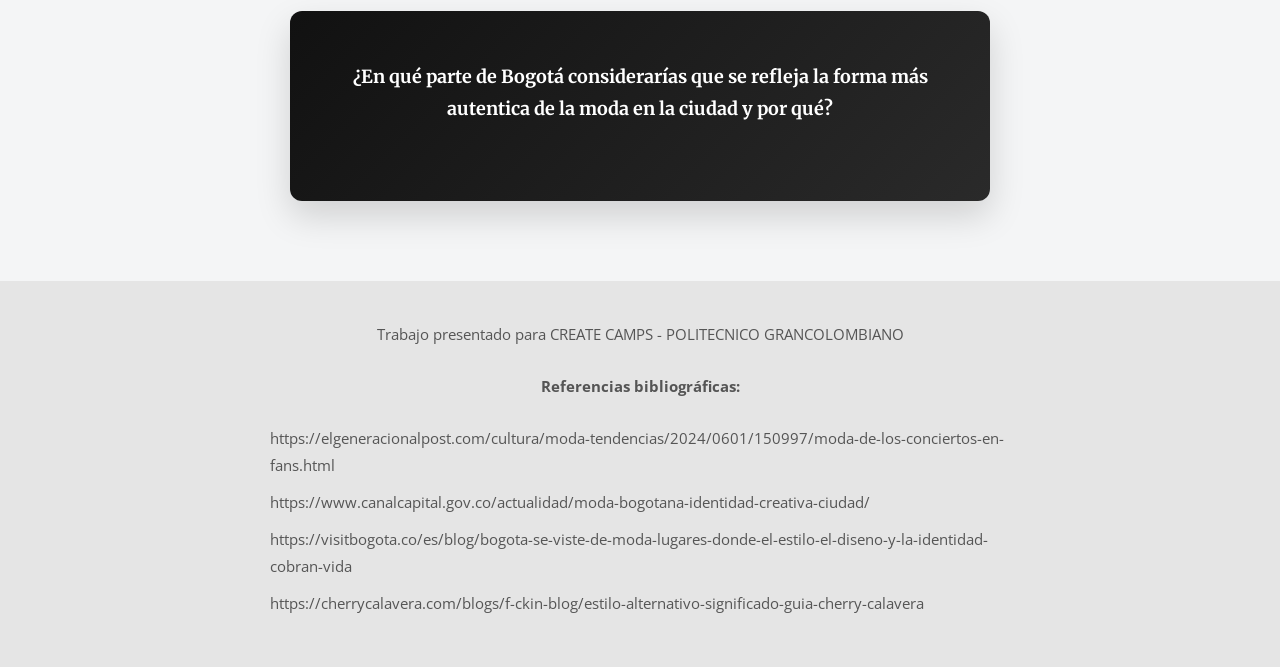
==== commit 95a7544e: "Update index.html" ====
--- a/index.html
+++ b/index.html
@@ -236,6 +236,7 @@
     </div>
 
 <script>
+    alert("Puedes hacer clic en las fotos para verlas en tamaño completo.");
     const imagenes = document.querySelectorAll('.foto-click');
     const lightbox = document.getElementById('lightbox');
     const imgGrande = document.getElementById('img-grande');
--- a/style.css
+++ b/style.css
@@ -251,8 +251,9 @@
     font-family: 'Open Sans', sans-serif;
     font-size: 14px;
     color: #777;
-    text-align: right;
+    text-align: center; 
     margin-top: 12px;
+    padding: 0 10px 15px 10px; 
     font-style: italic;
     transition: color 0.3s ease;
 }
@@ -417,14 +418,12 @@
     to { transform: scale(1); opacity: 1; }
 }
 
-/* 
-   LAYOUT TIPO PERIÓDICO (TEXTO + IMAGEN LADO A LADO)
-    */
+
 .layout-periodico {
     display: grid;
-    grid-template-columns: 1.2fr 1fr; 
+    grid-template-columns: 1fr 1fr; 
     gap: 40px;
-    align-items: center; 
+    align-items: start; 
     margin: 60px 0; 
 }
 
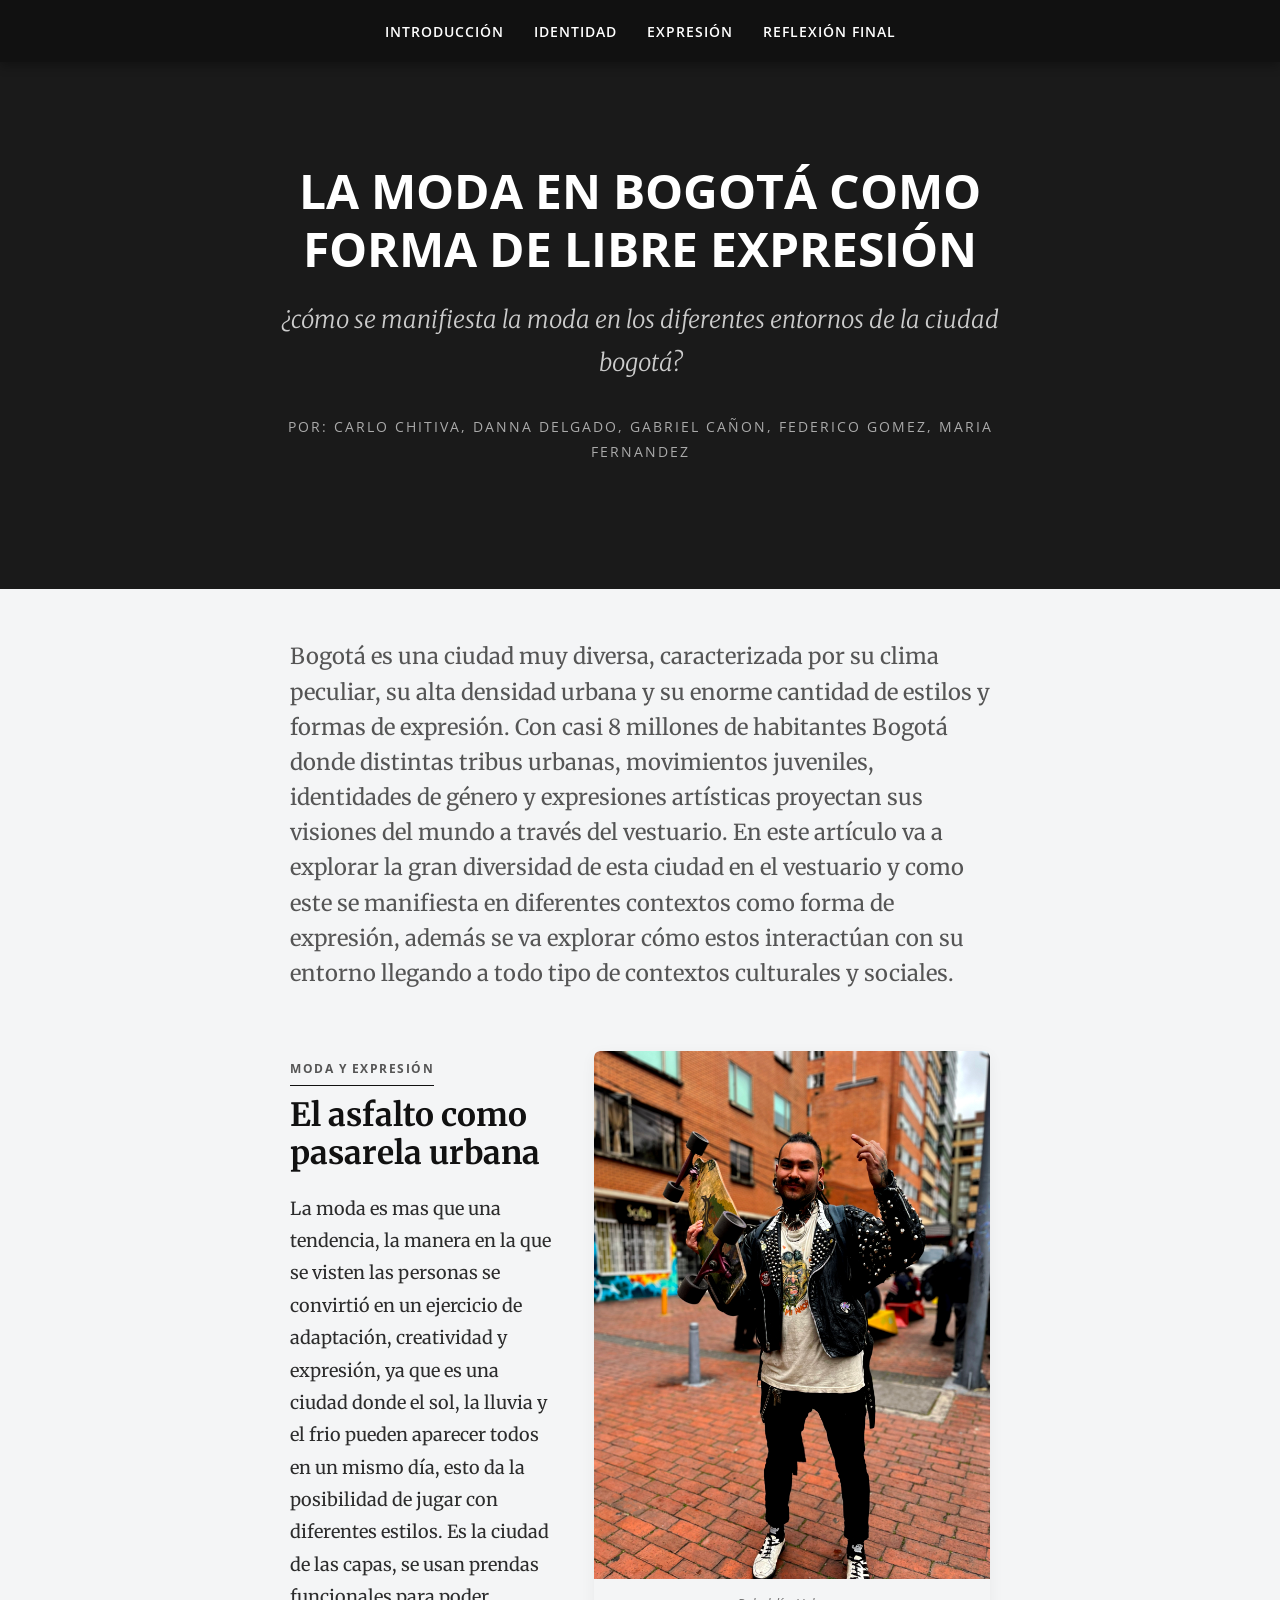
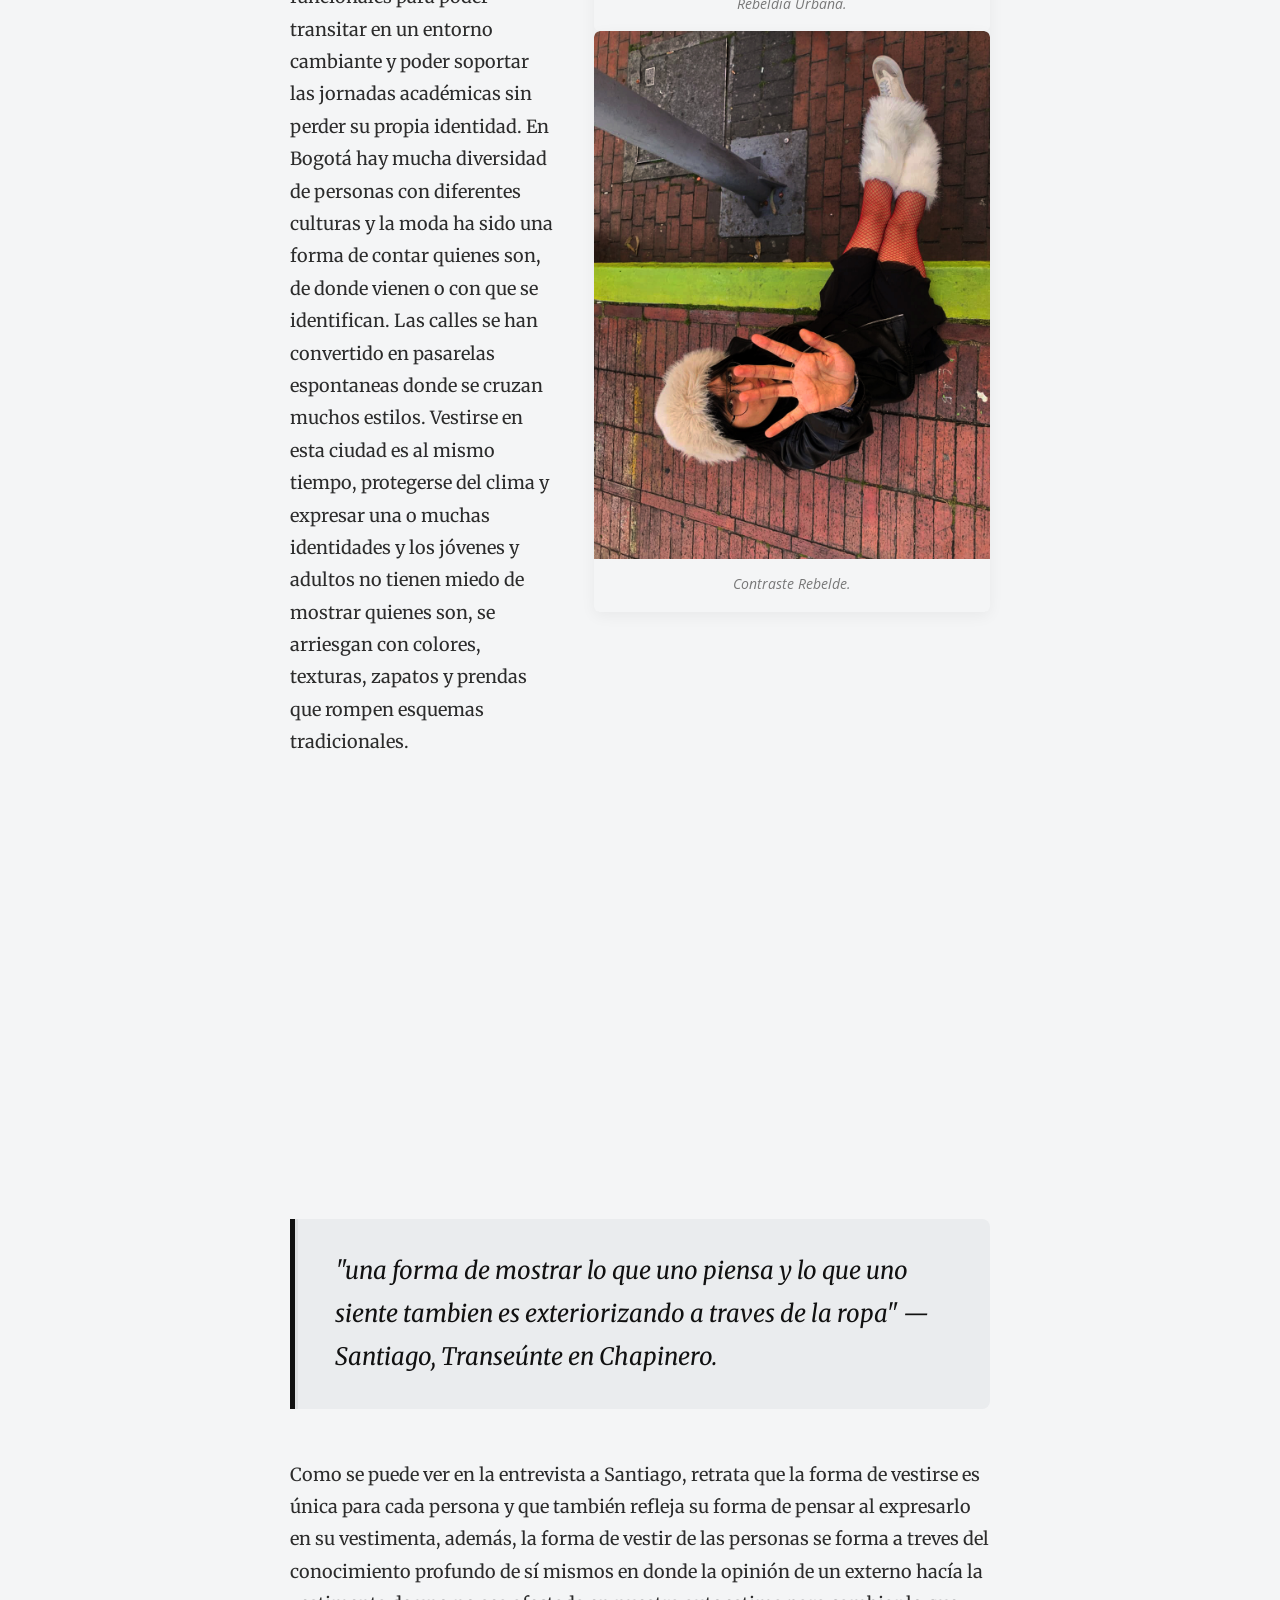
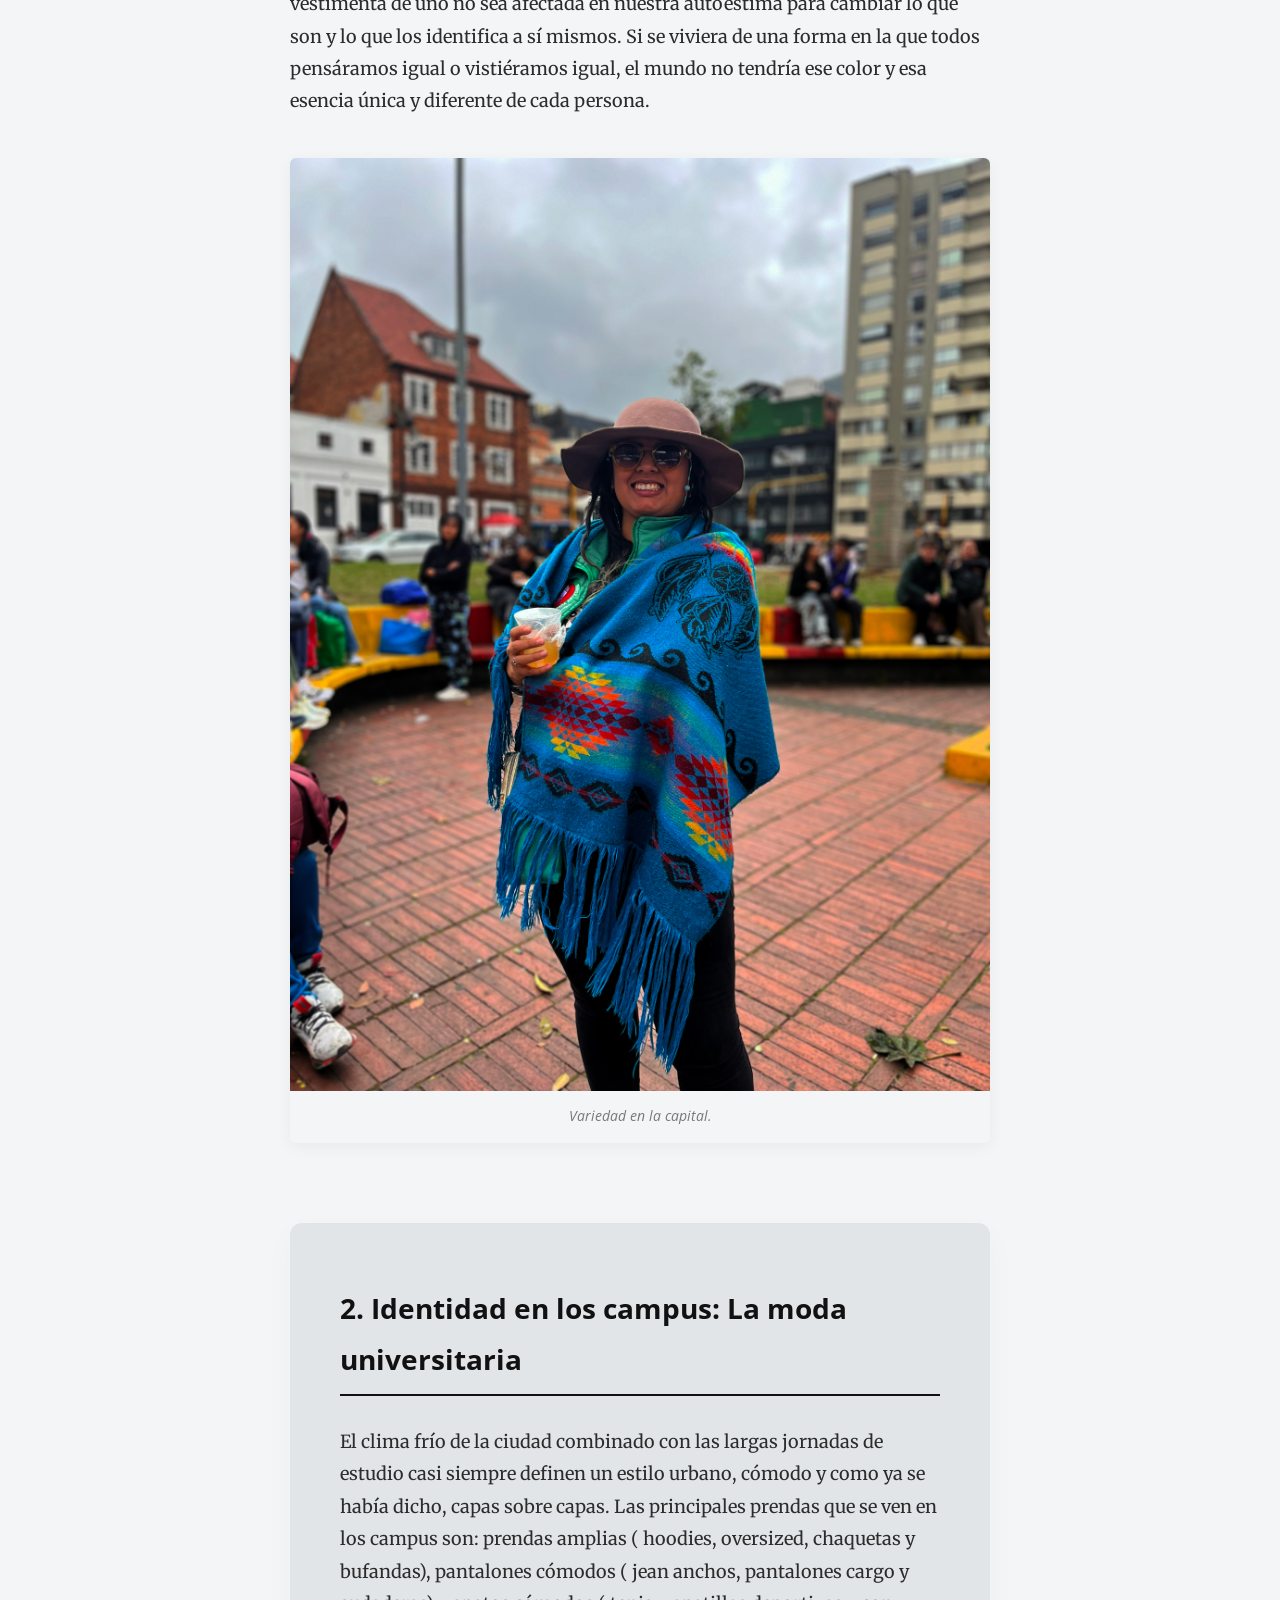
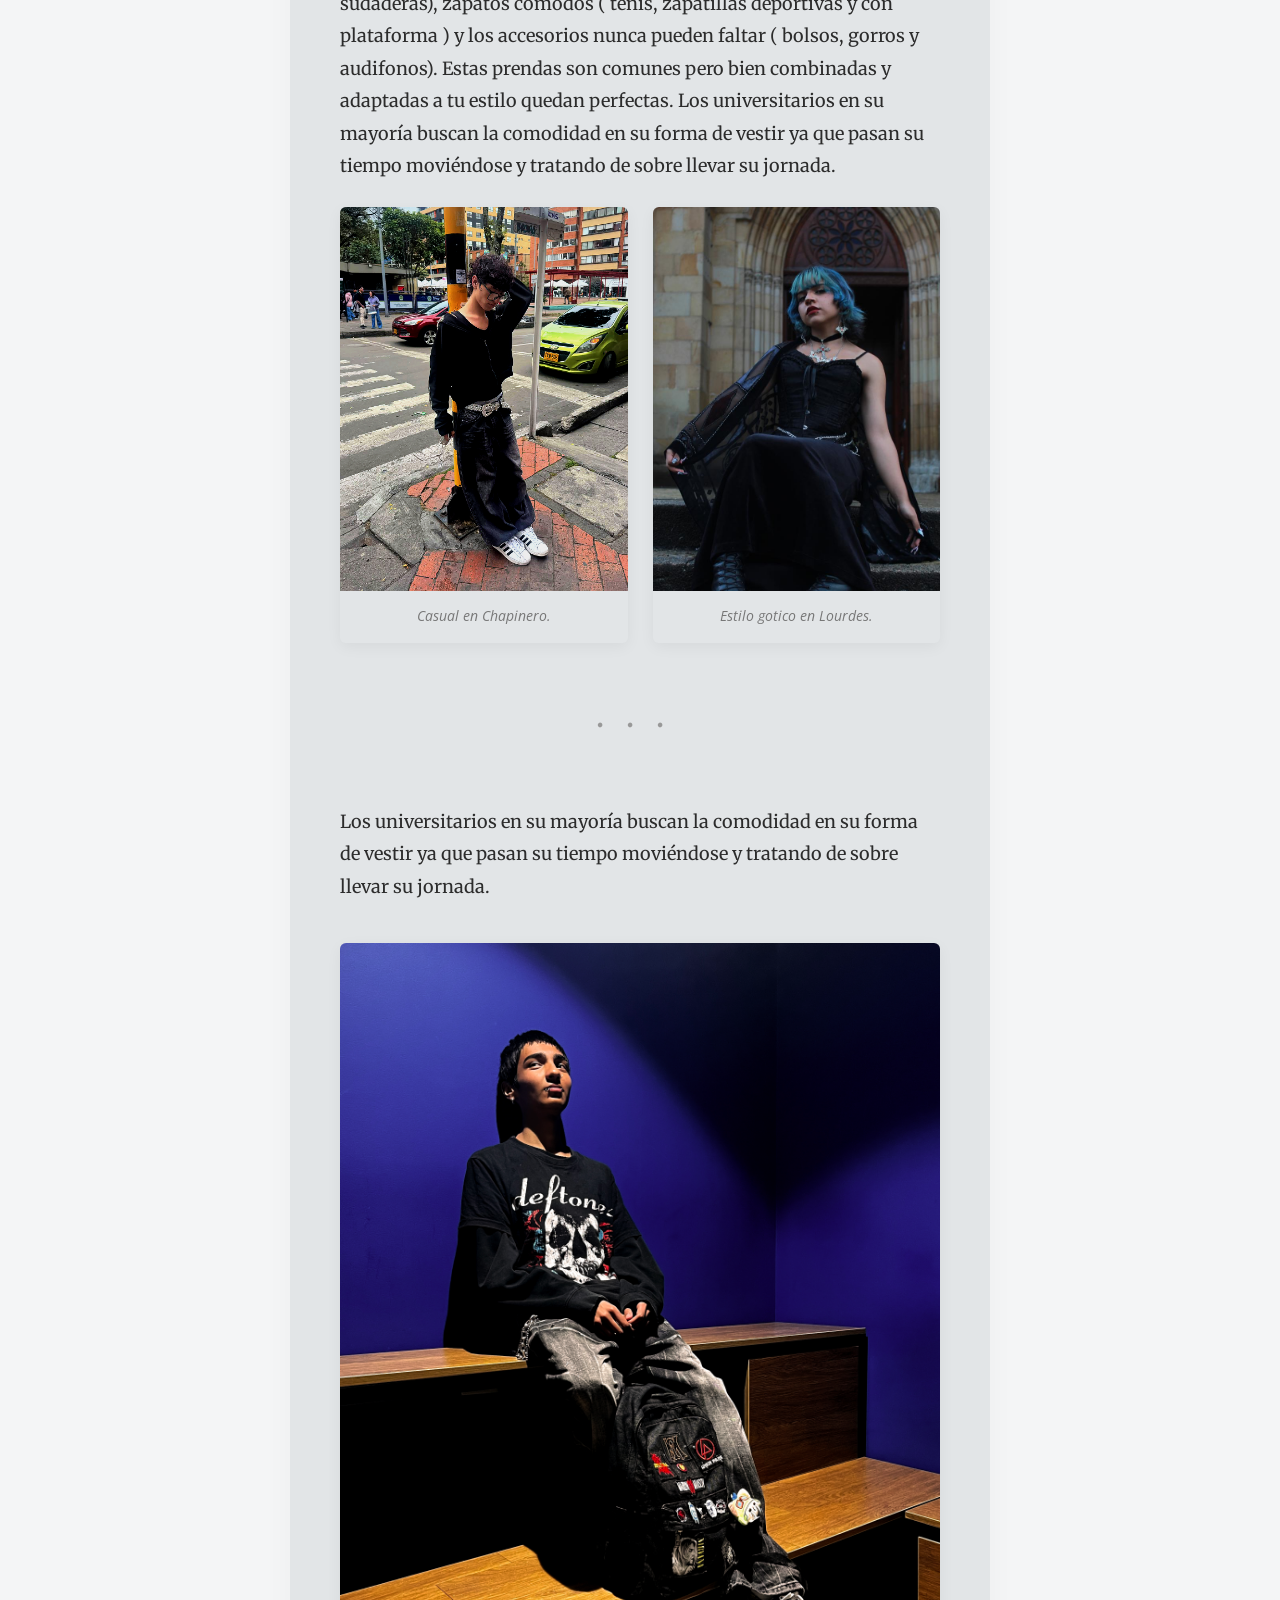
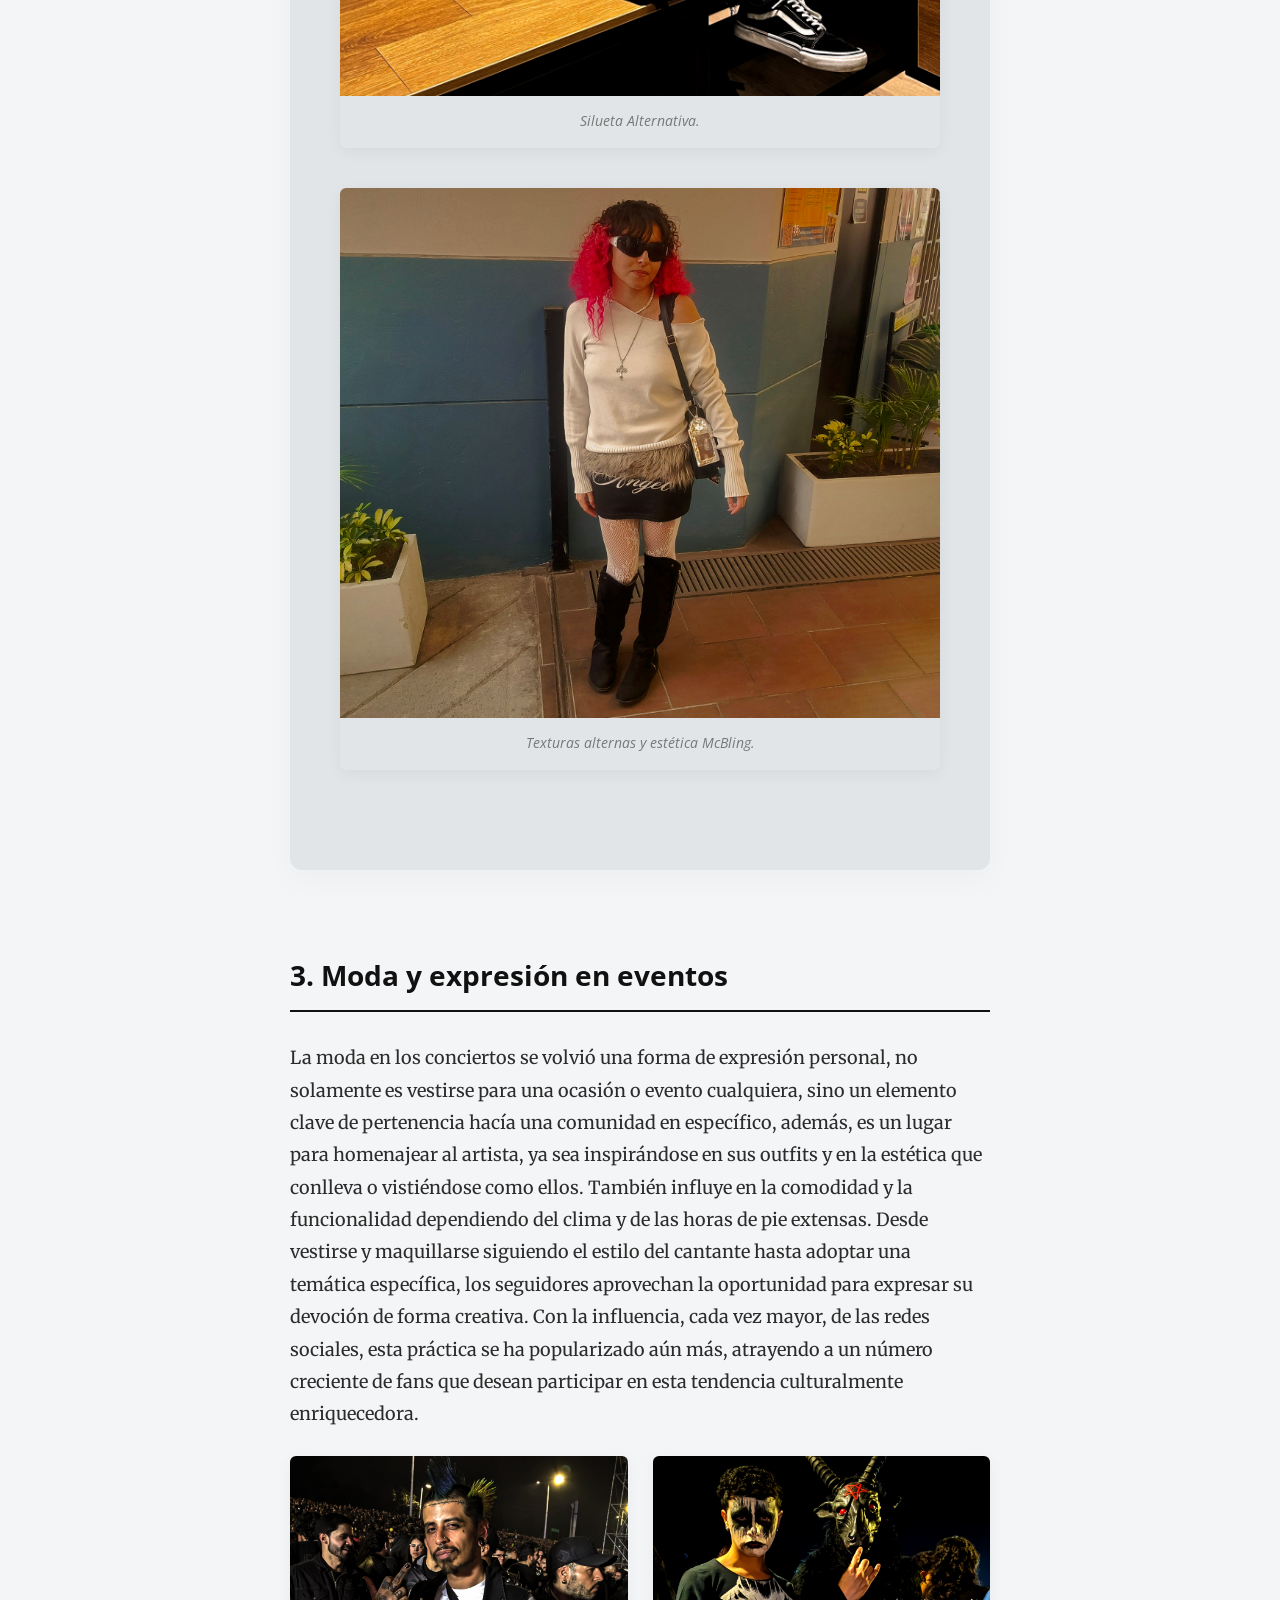
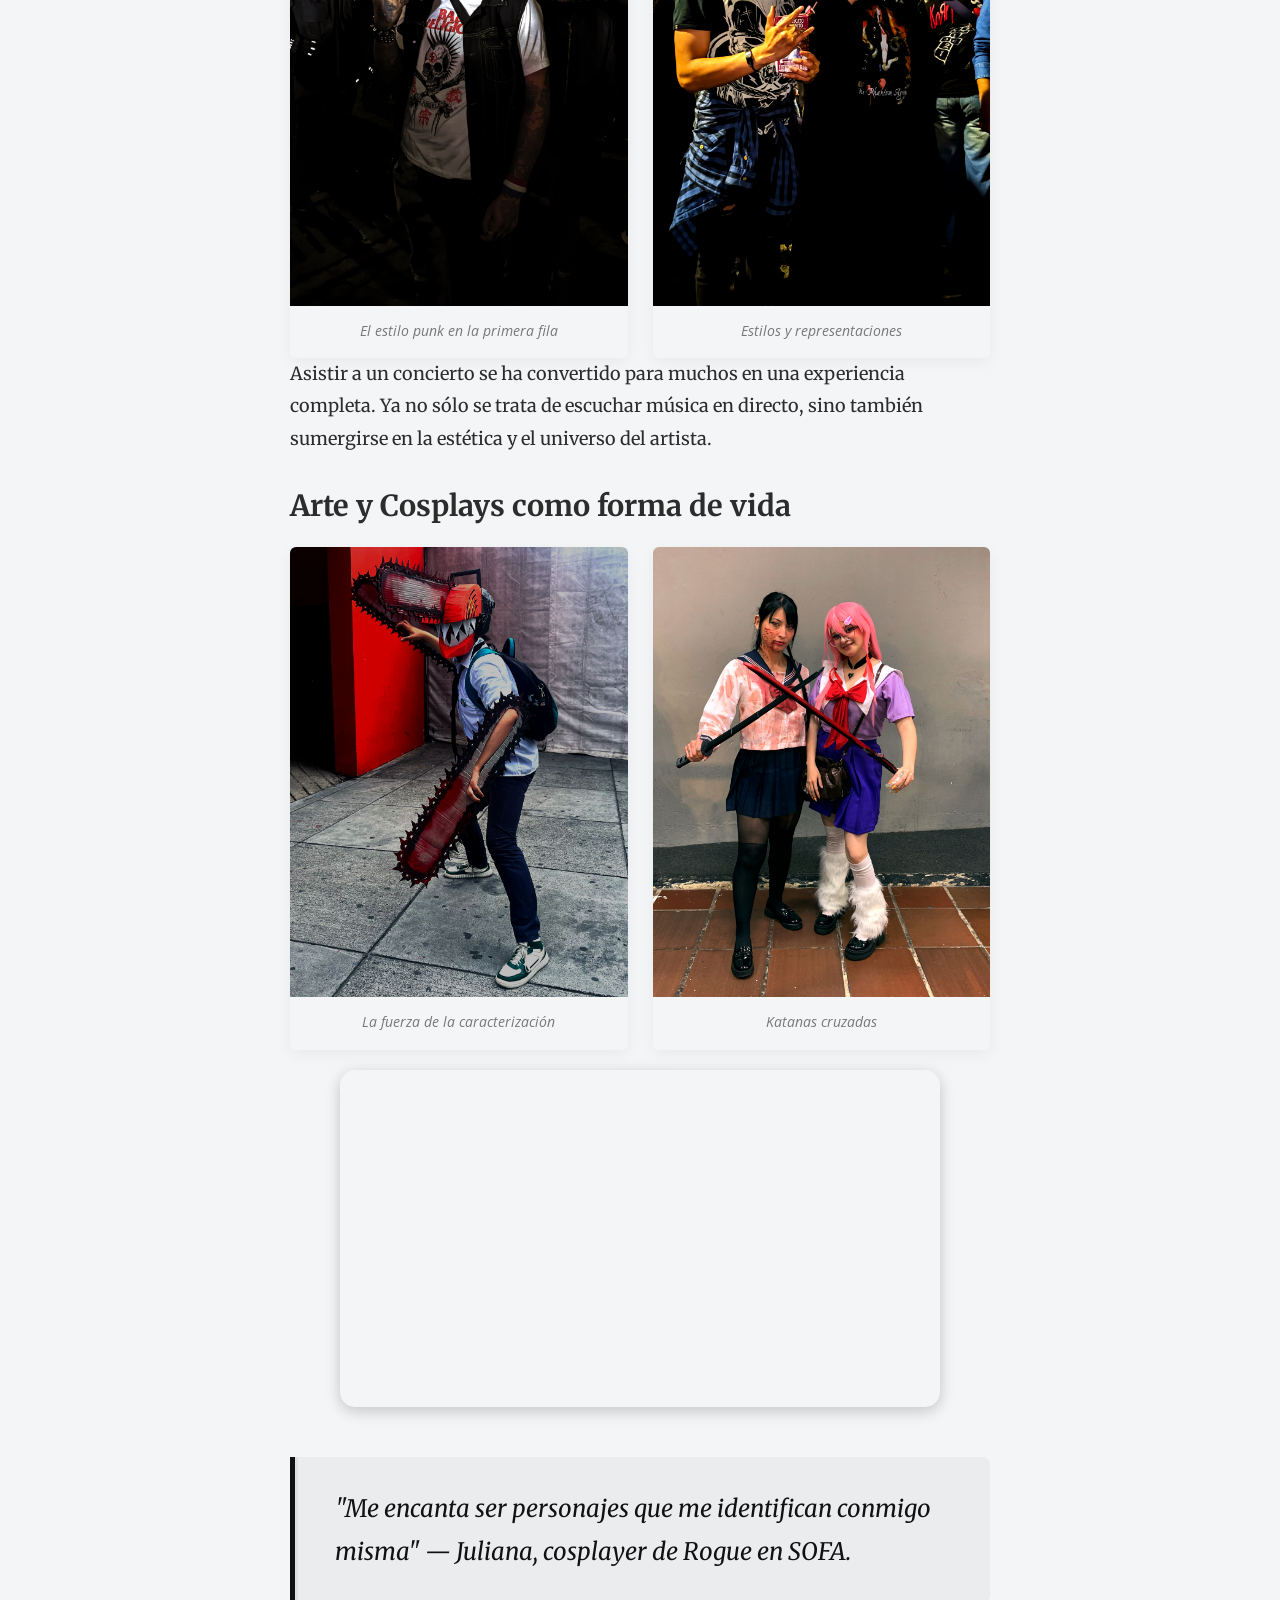
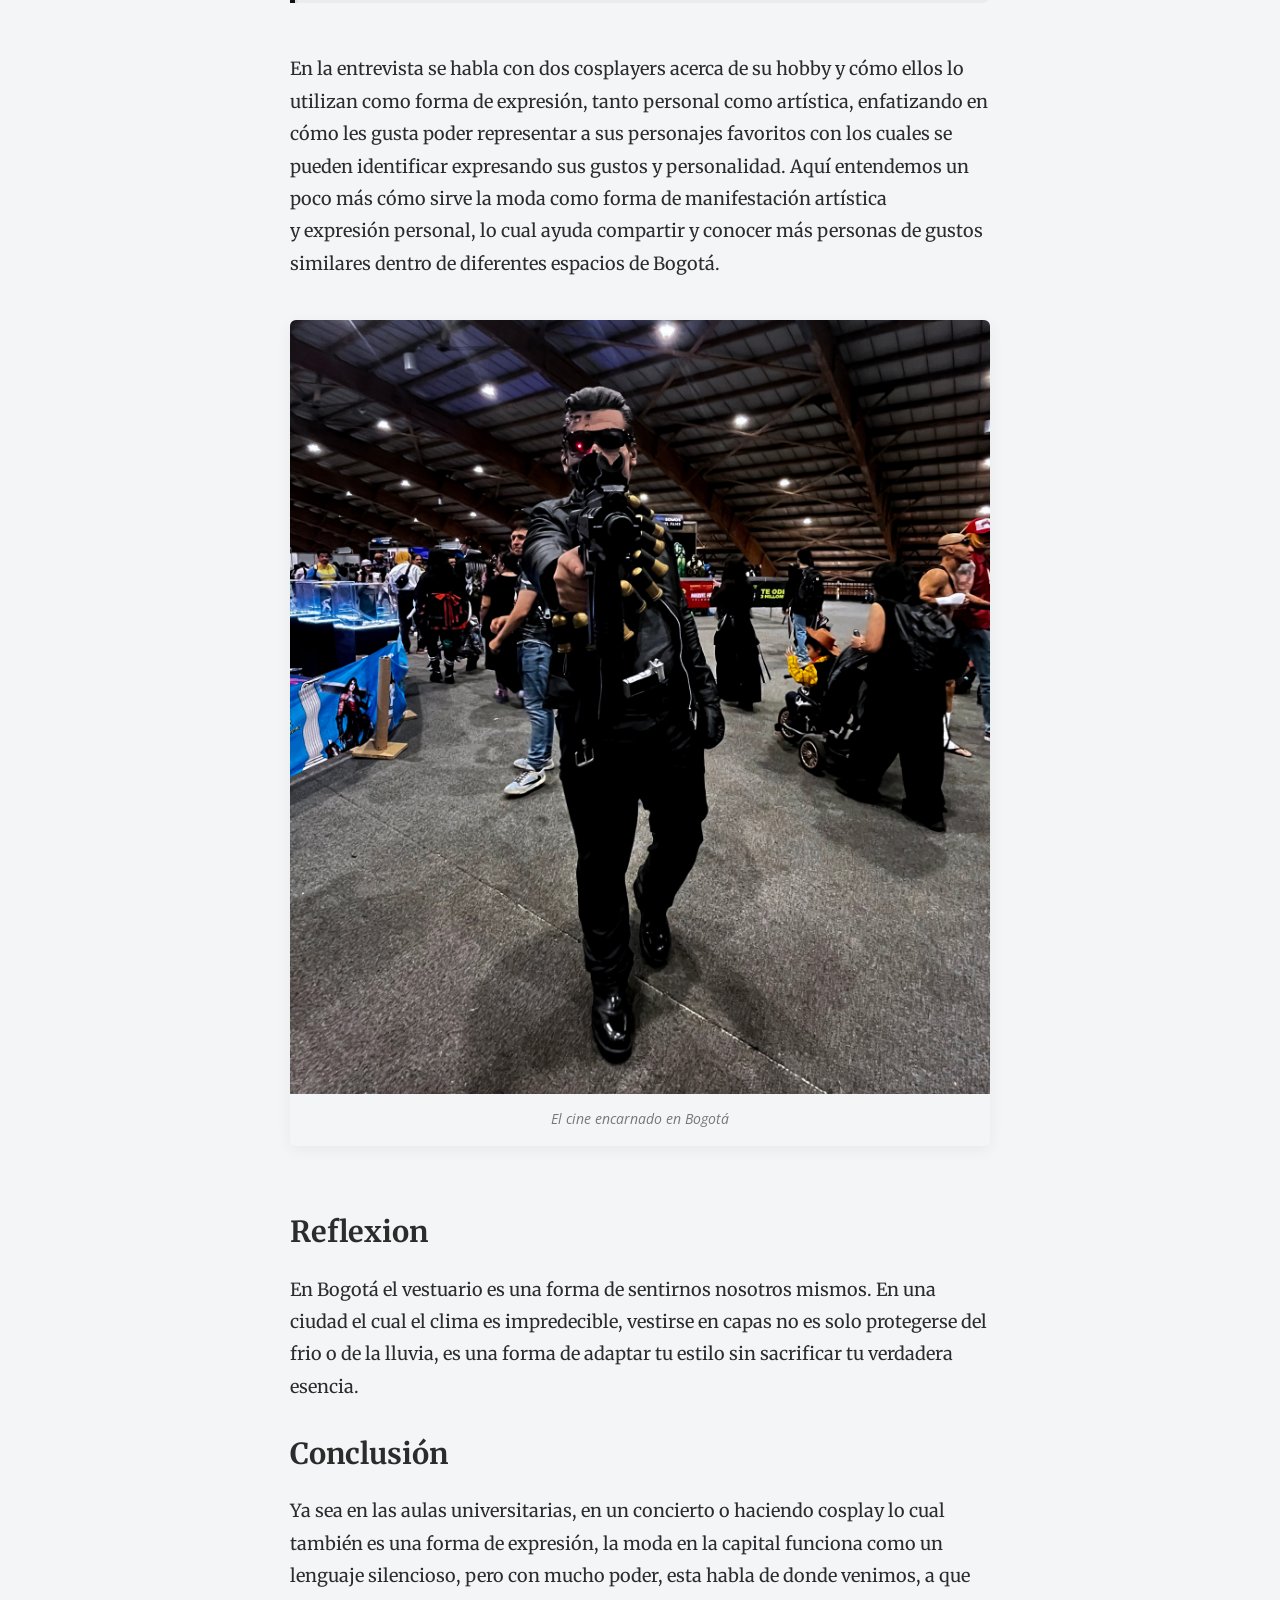
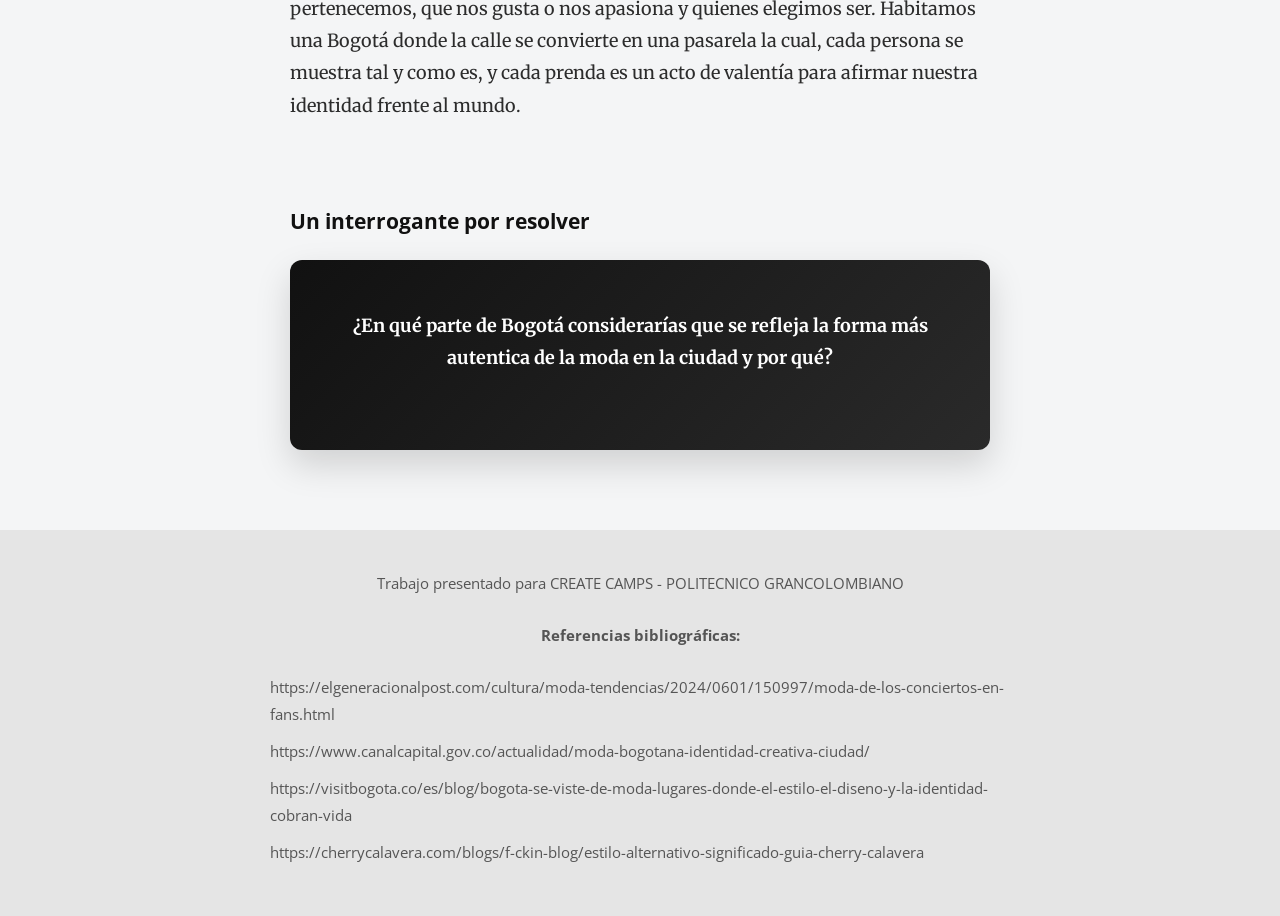
==== commit fd7a0354: "Update index.html" ====
--- a/index.html
+++ b/index.html
@@ -63,11 +63,12 @@
             </p>
         </div>
 
-        <div class="fotos-dobles">
+        <figure class="foto-destacada">
             <figure>
                 <img src="Imagen 2.jpg" class="foto-click" alt="Persona en la calle">
                 <figcaption>Rebeldía Urbana.</figcaption>
             </figure>
+        <figure class="foto-destacada">
             <figure>
                     <img src="Imagen 3.jpg" class="foto-click" alt="Descripción">
                     <figcaption>Contraste Rebelde.</figcaption>
--- a/style.css
+++ b/style.css
@@ -288,24 +288,21 @@
 .fotos-dobles {
     display: grid;
     grid-template-columns: 1fr 1fr;
-    gap: 20px; 
-    align-items: start; 
+    gap: 25px; 
+    align-items: flex-start;
 }
 
 .fotos-dobles img {
     aspect-ratio: 3 / 4;
     object-fit: cover;
     width: 100%;
-    height: auto; /
+    height: auto; 
     display: block;
 }
 
 .fotos-dobles figure {
     margin: 0; 
-    display: flex;
-    flex-direction: column;
-    justify-content: space-between;
-    height: 100%; 
+    width: 100%;
 }
 
 .fotos-grid-3 {
@@ -421,9 +418,9 @@
 
 .layout-periodico {
     display: grid;
-    grid-template-columns: 1fr 1fr; 
+    grid-template-columns: 1fr 1.5fr; 
     gap: 40px;
-    align-items: start; 
+    align-items: flex-start; 
     margin: 60px 0; 
 }
 
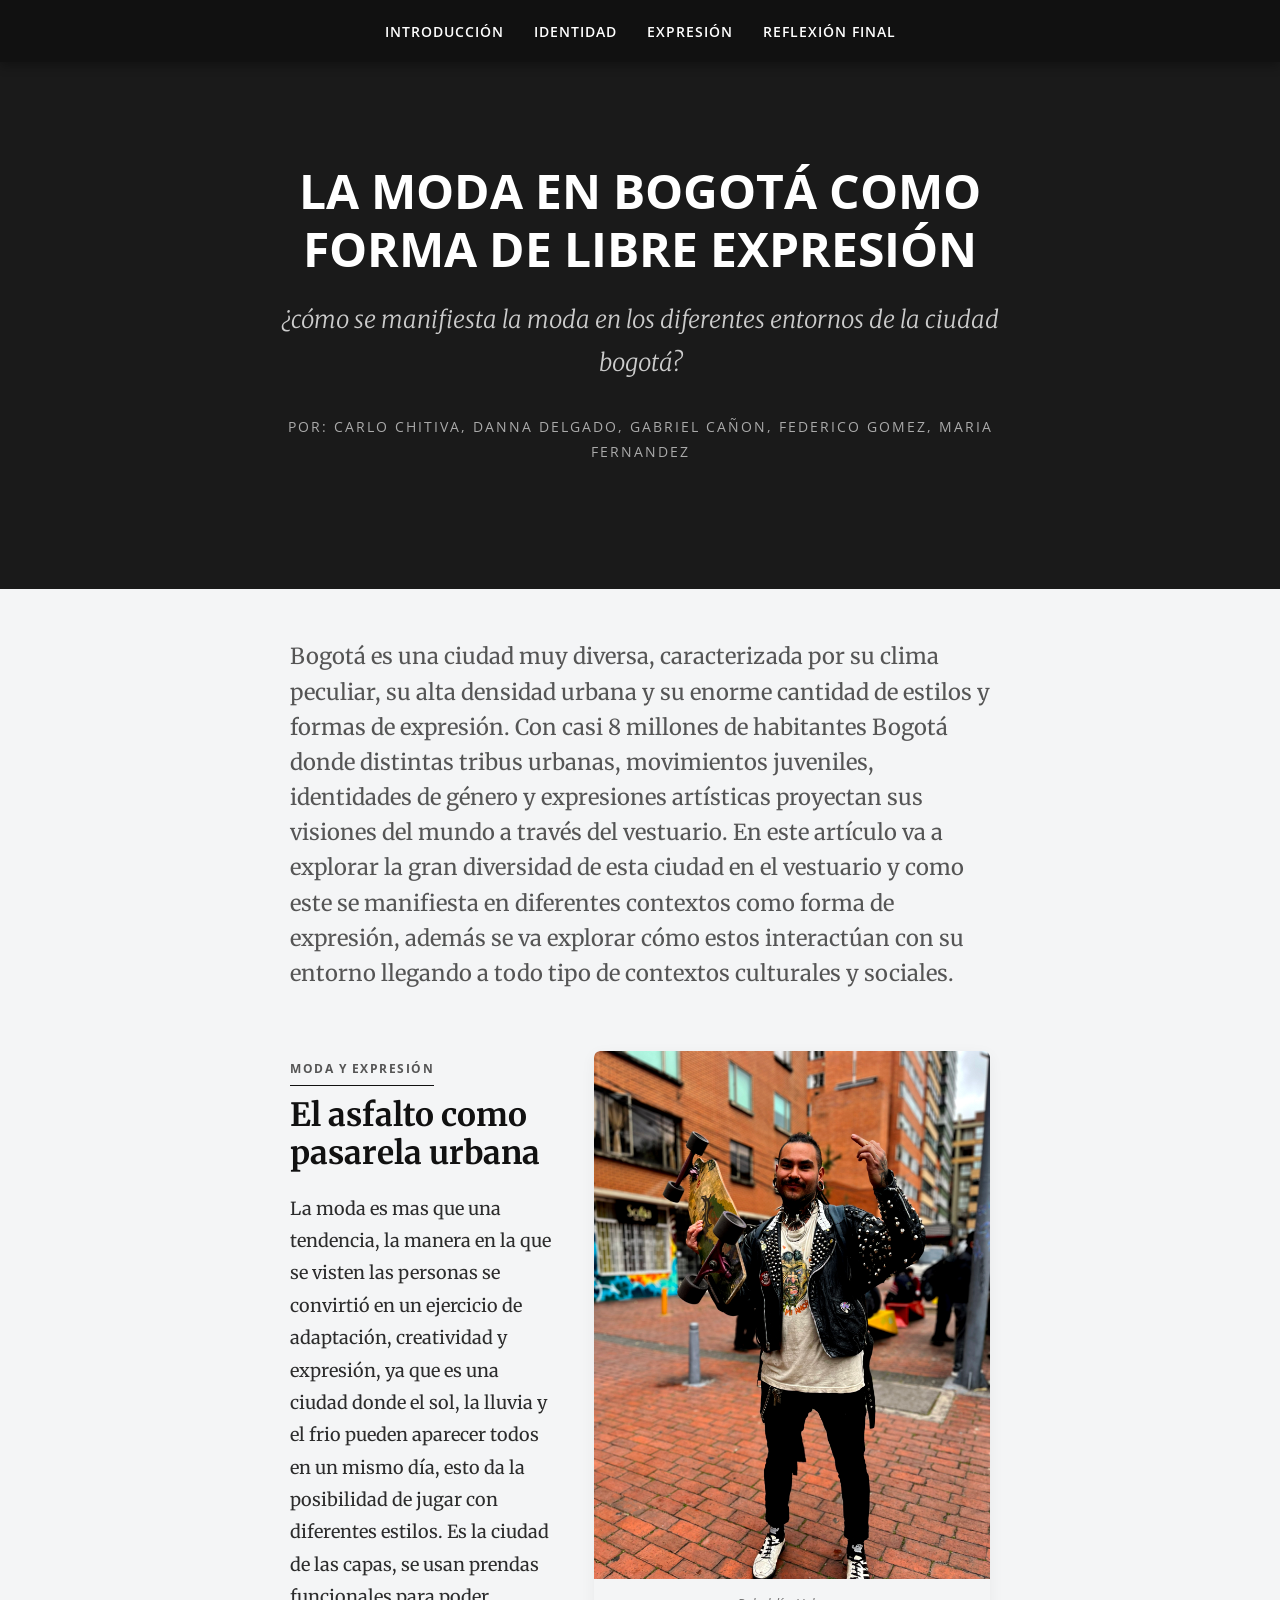
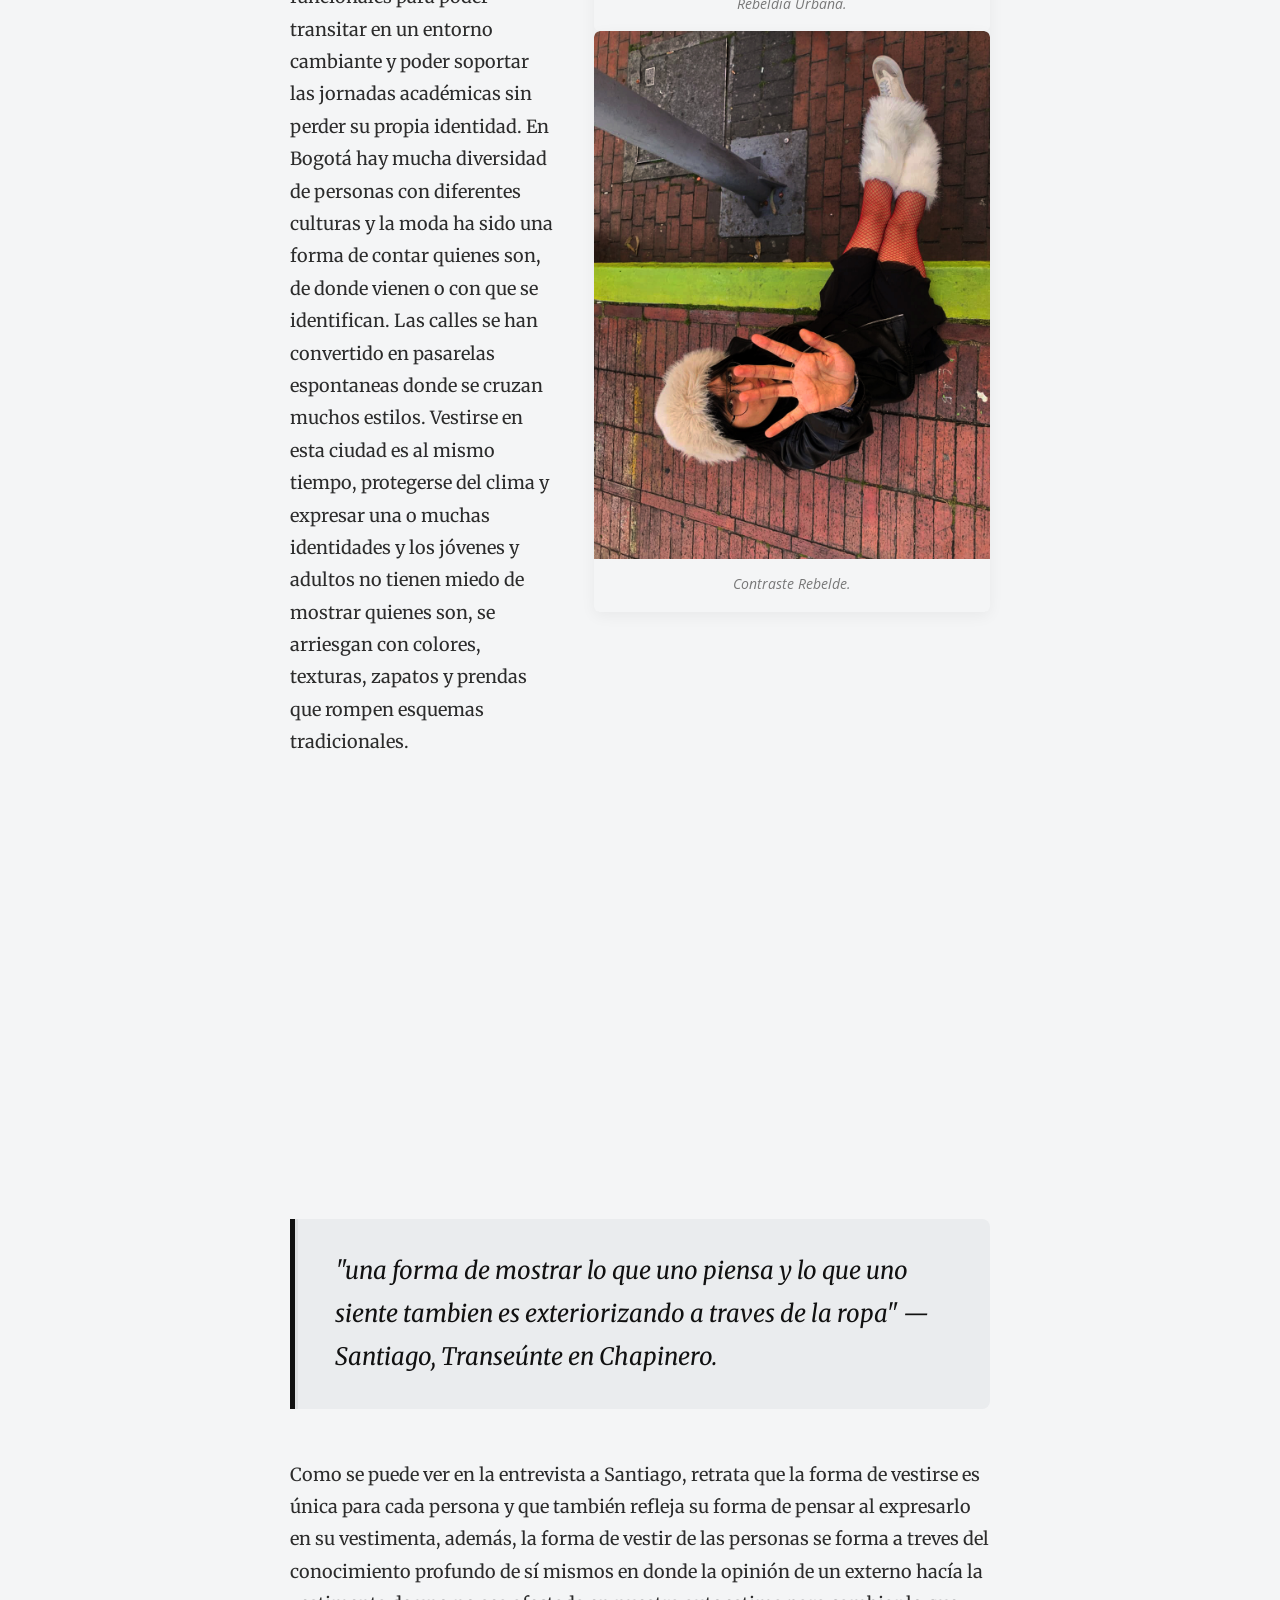
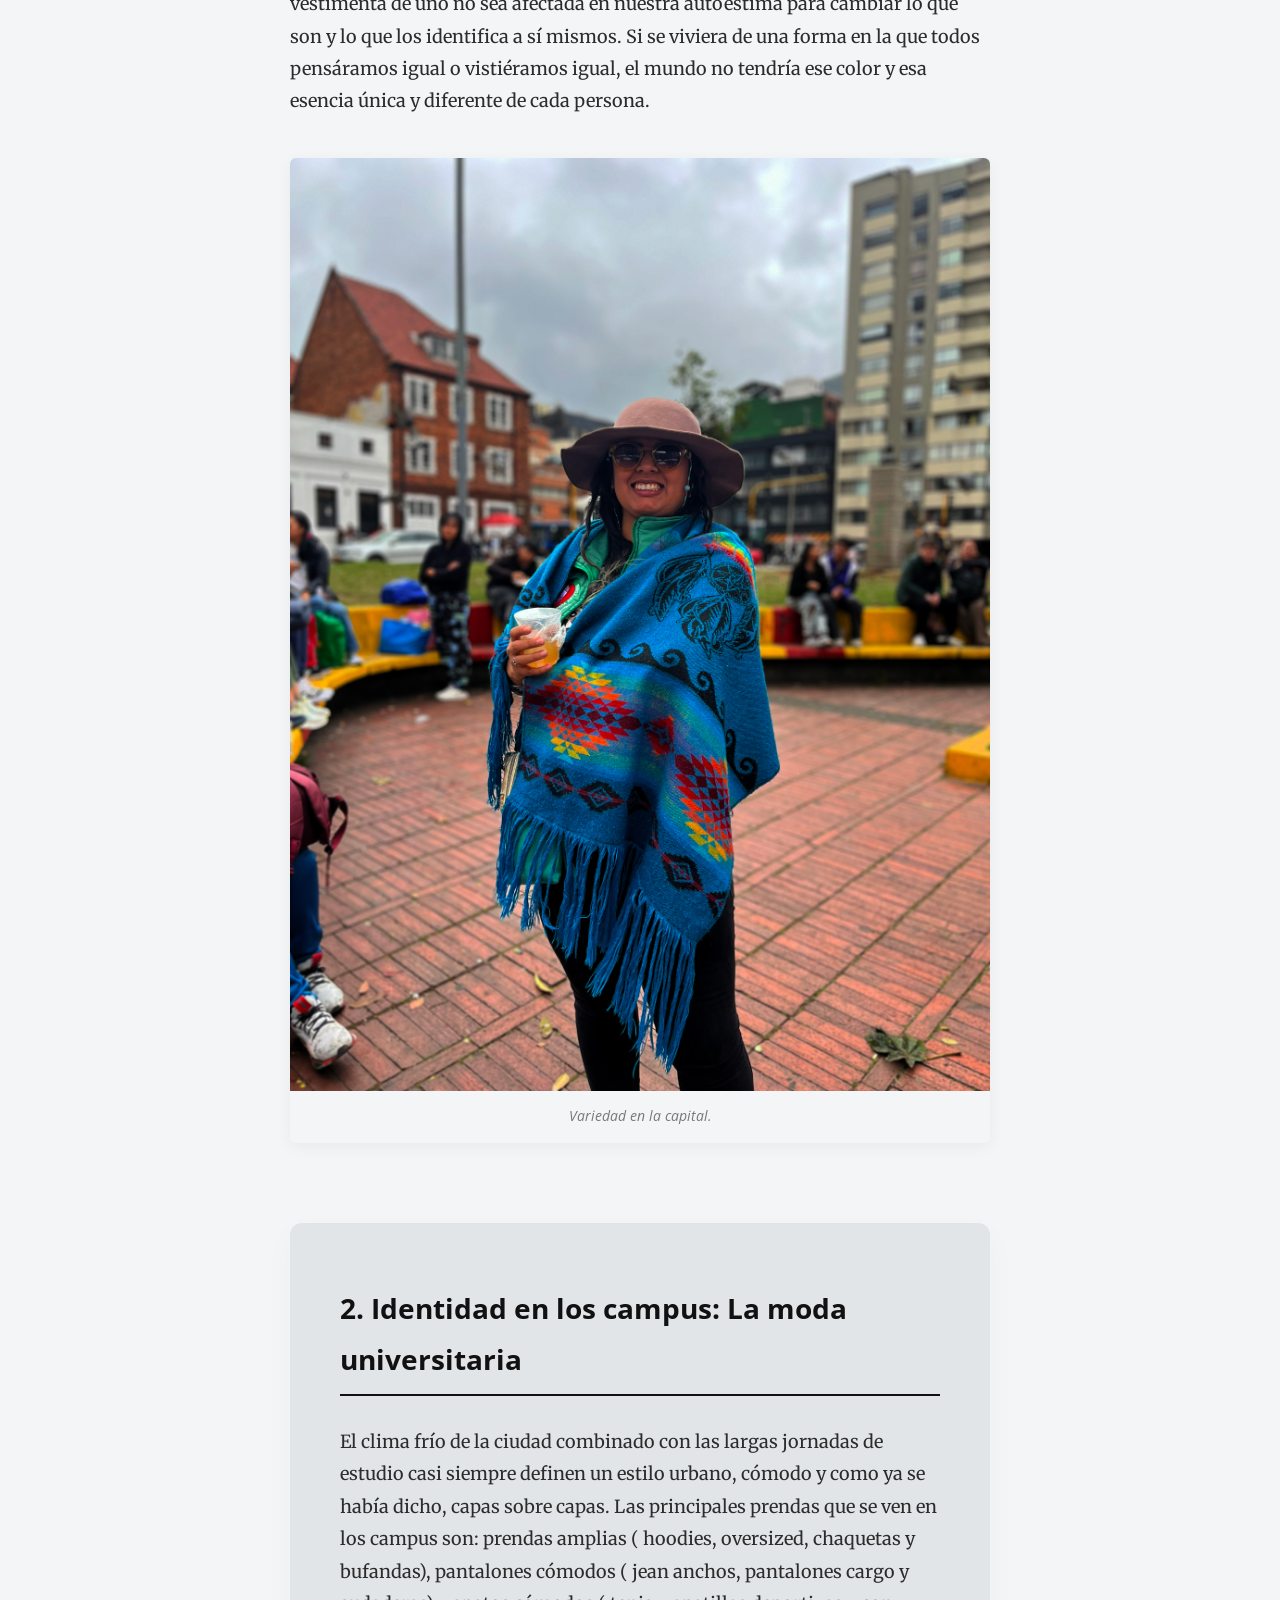
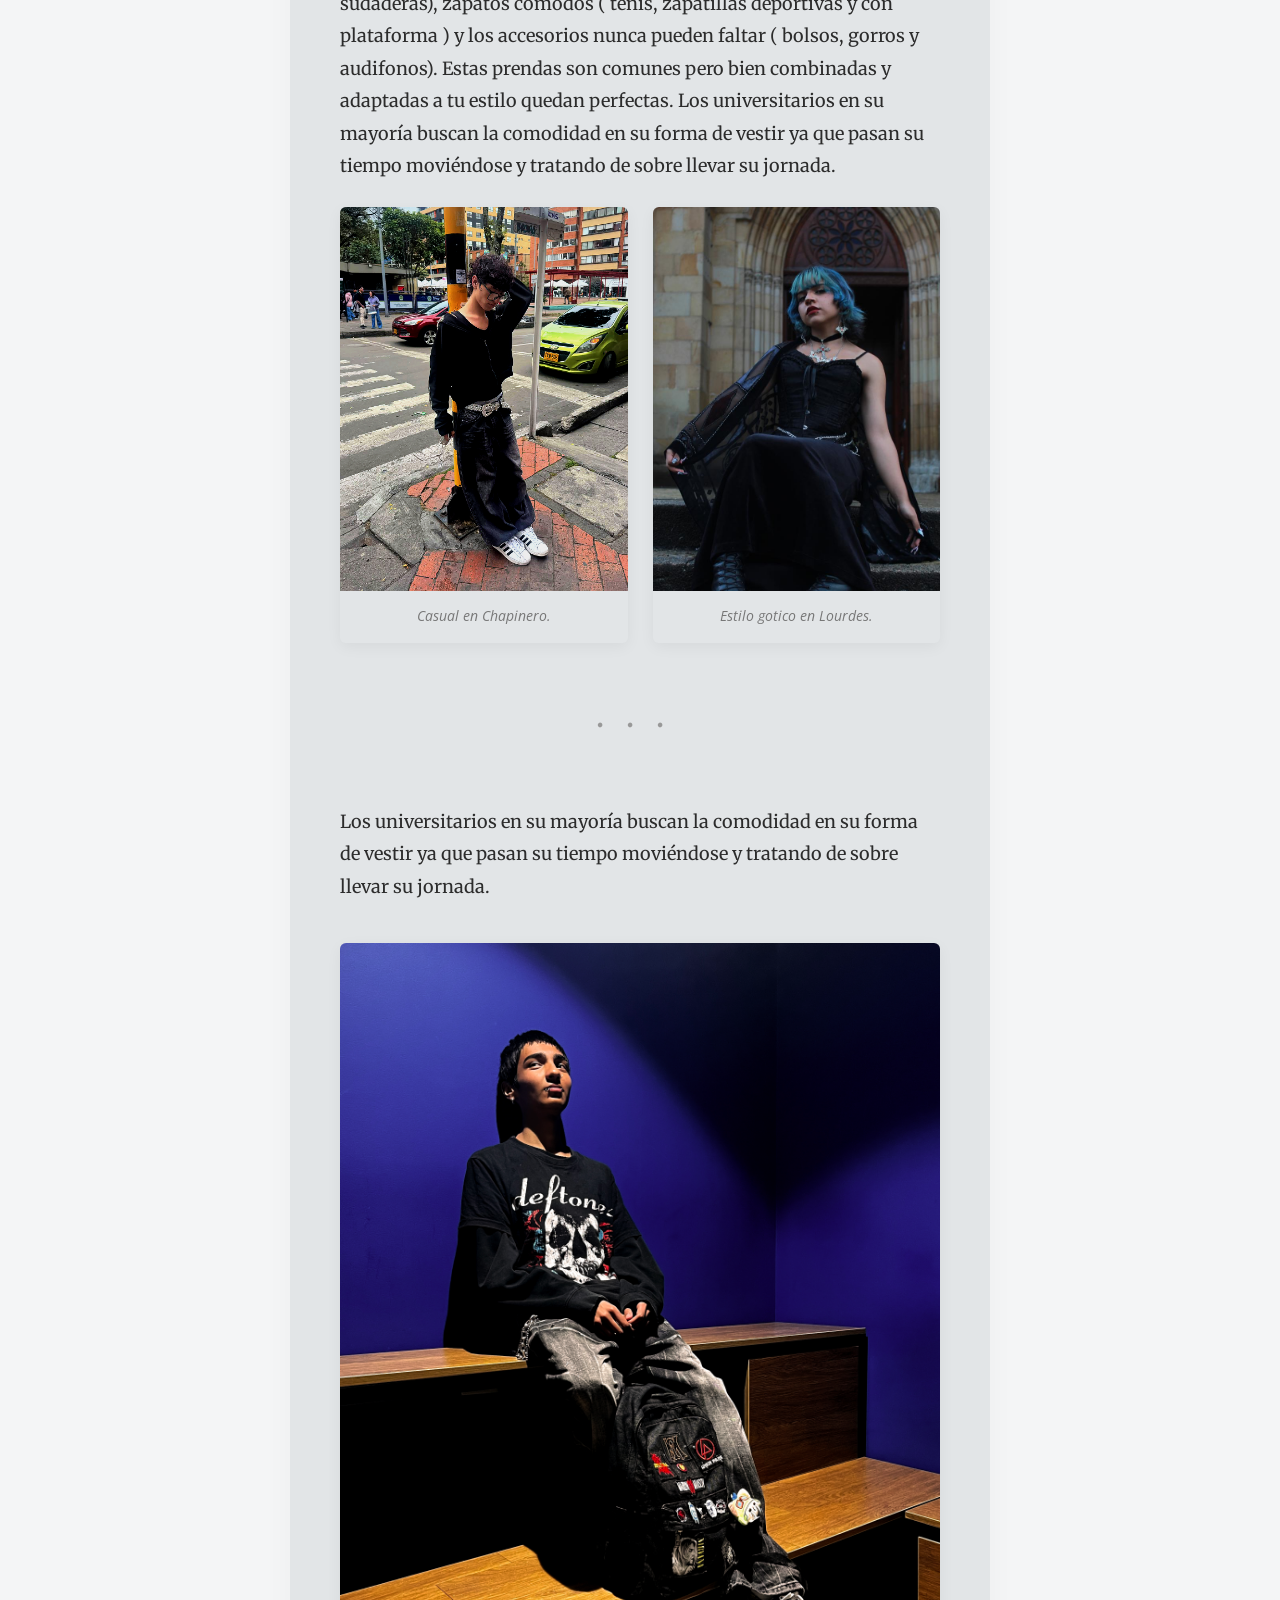
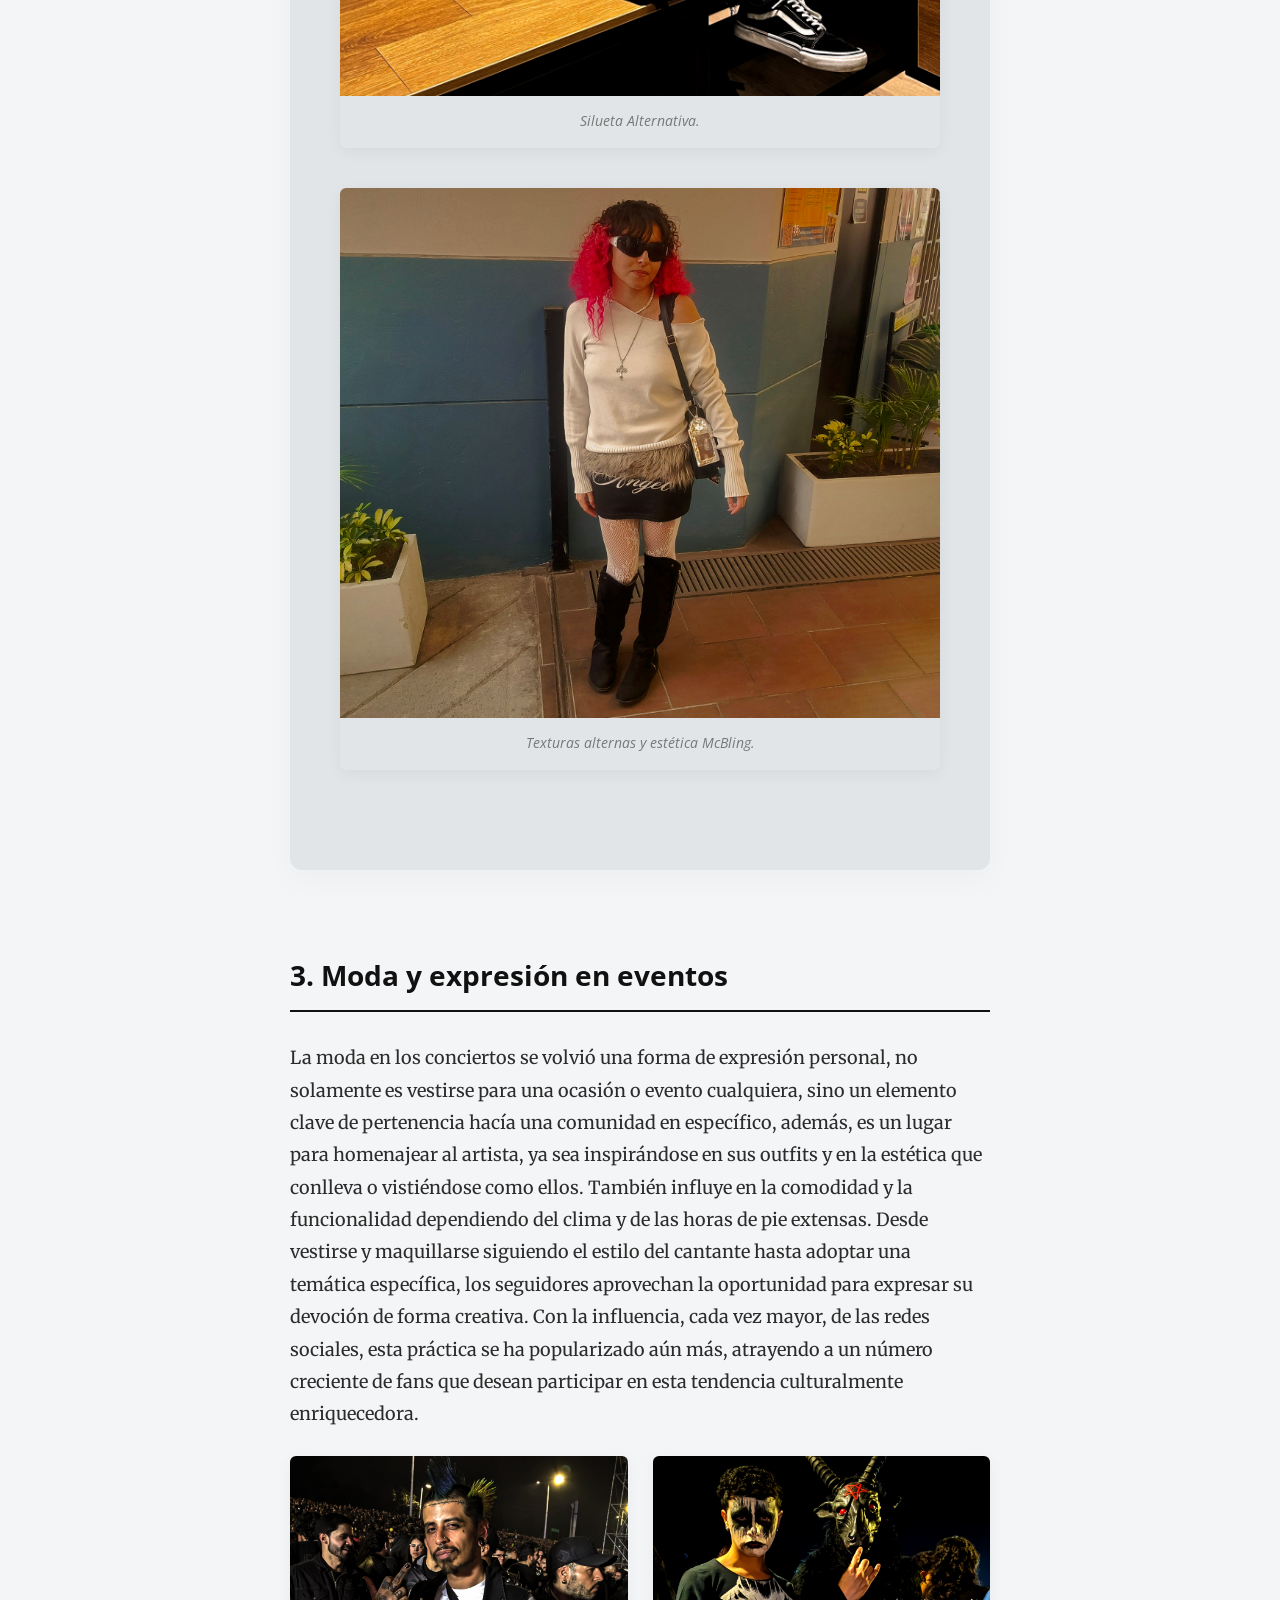
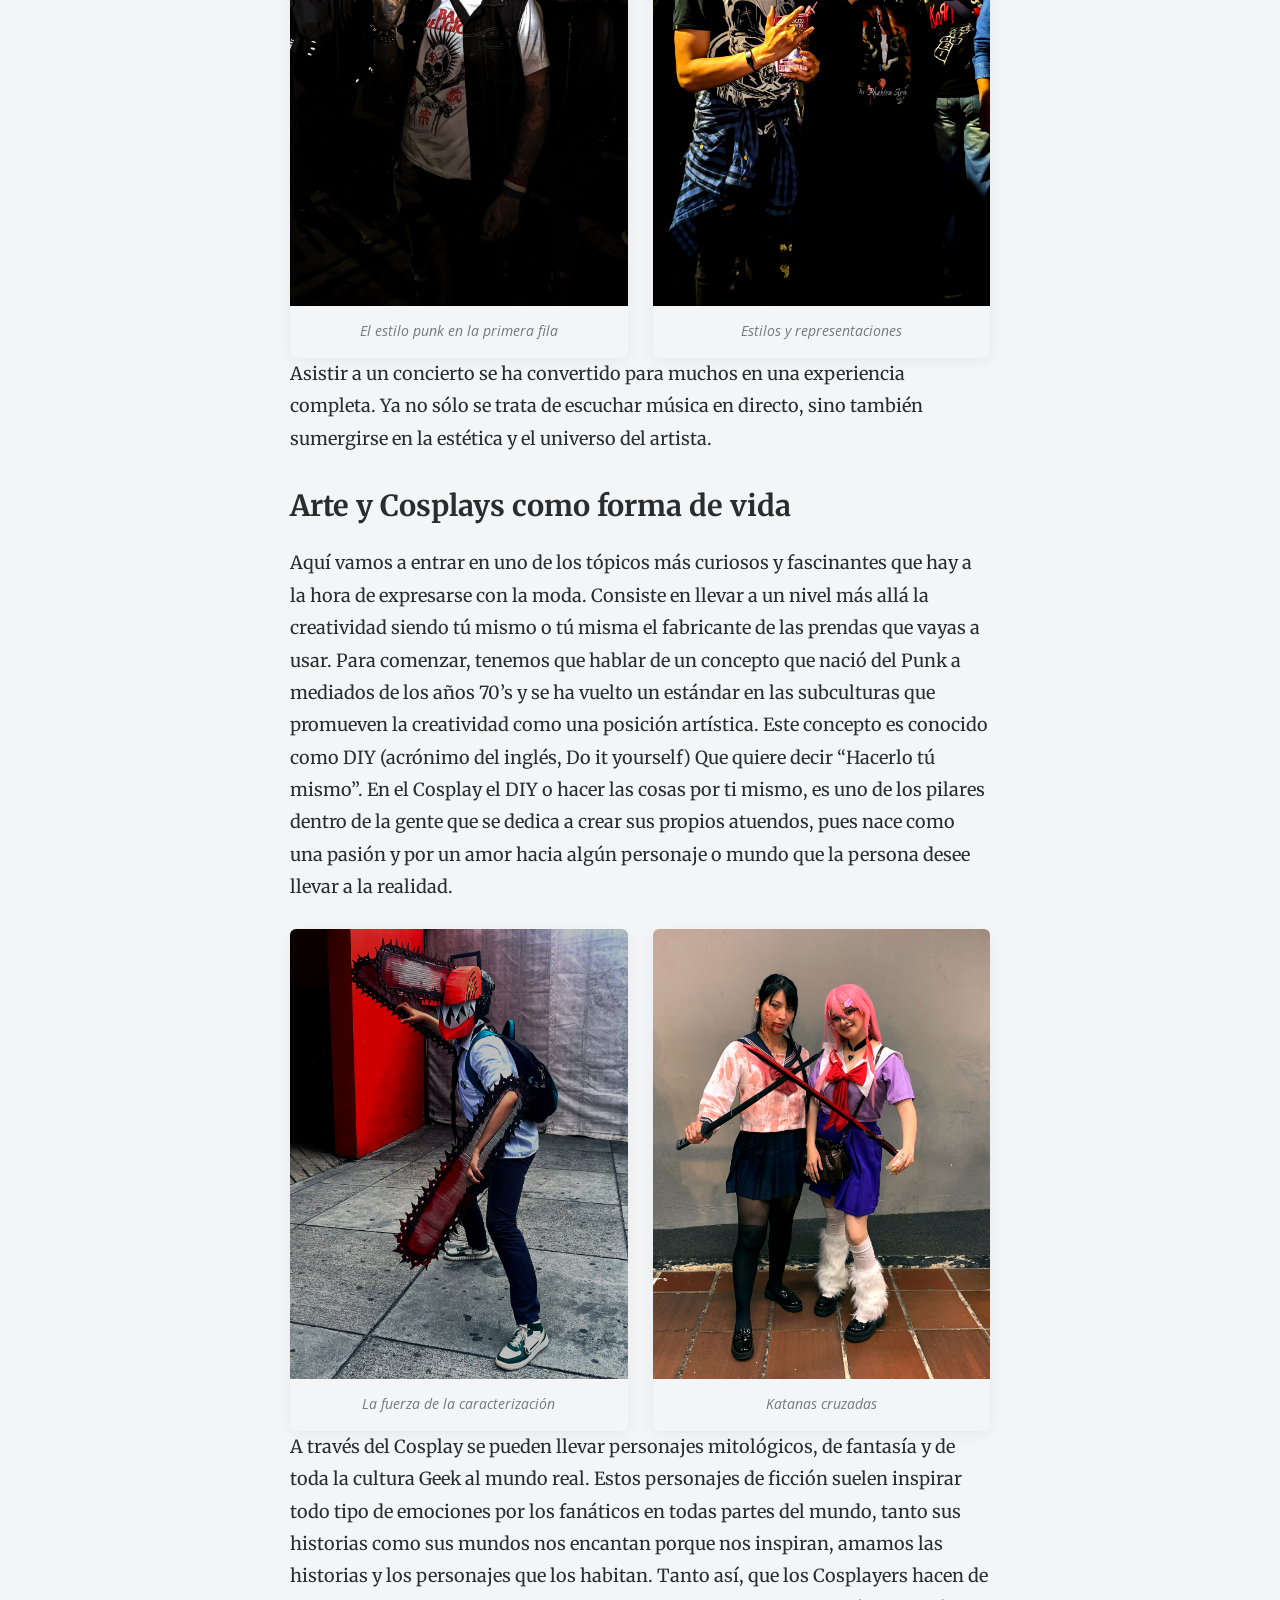
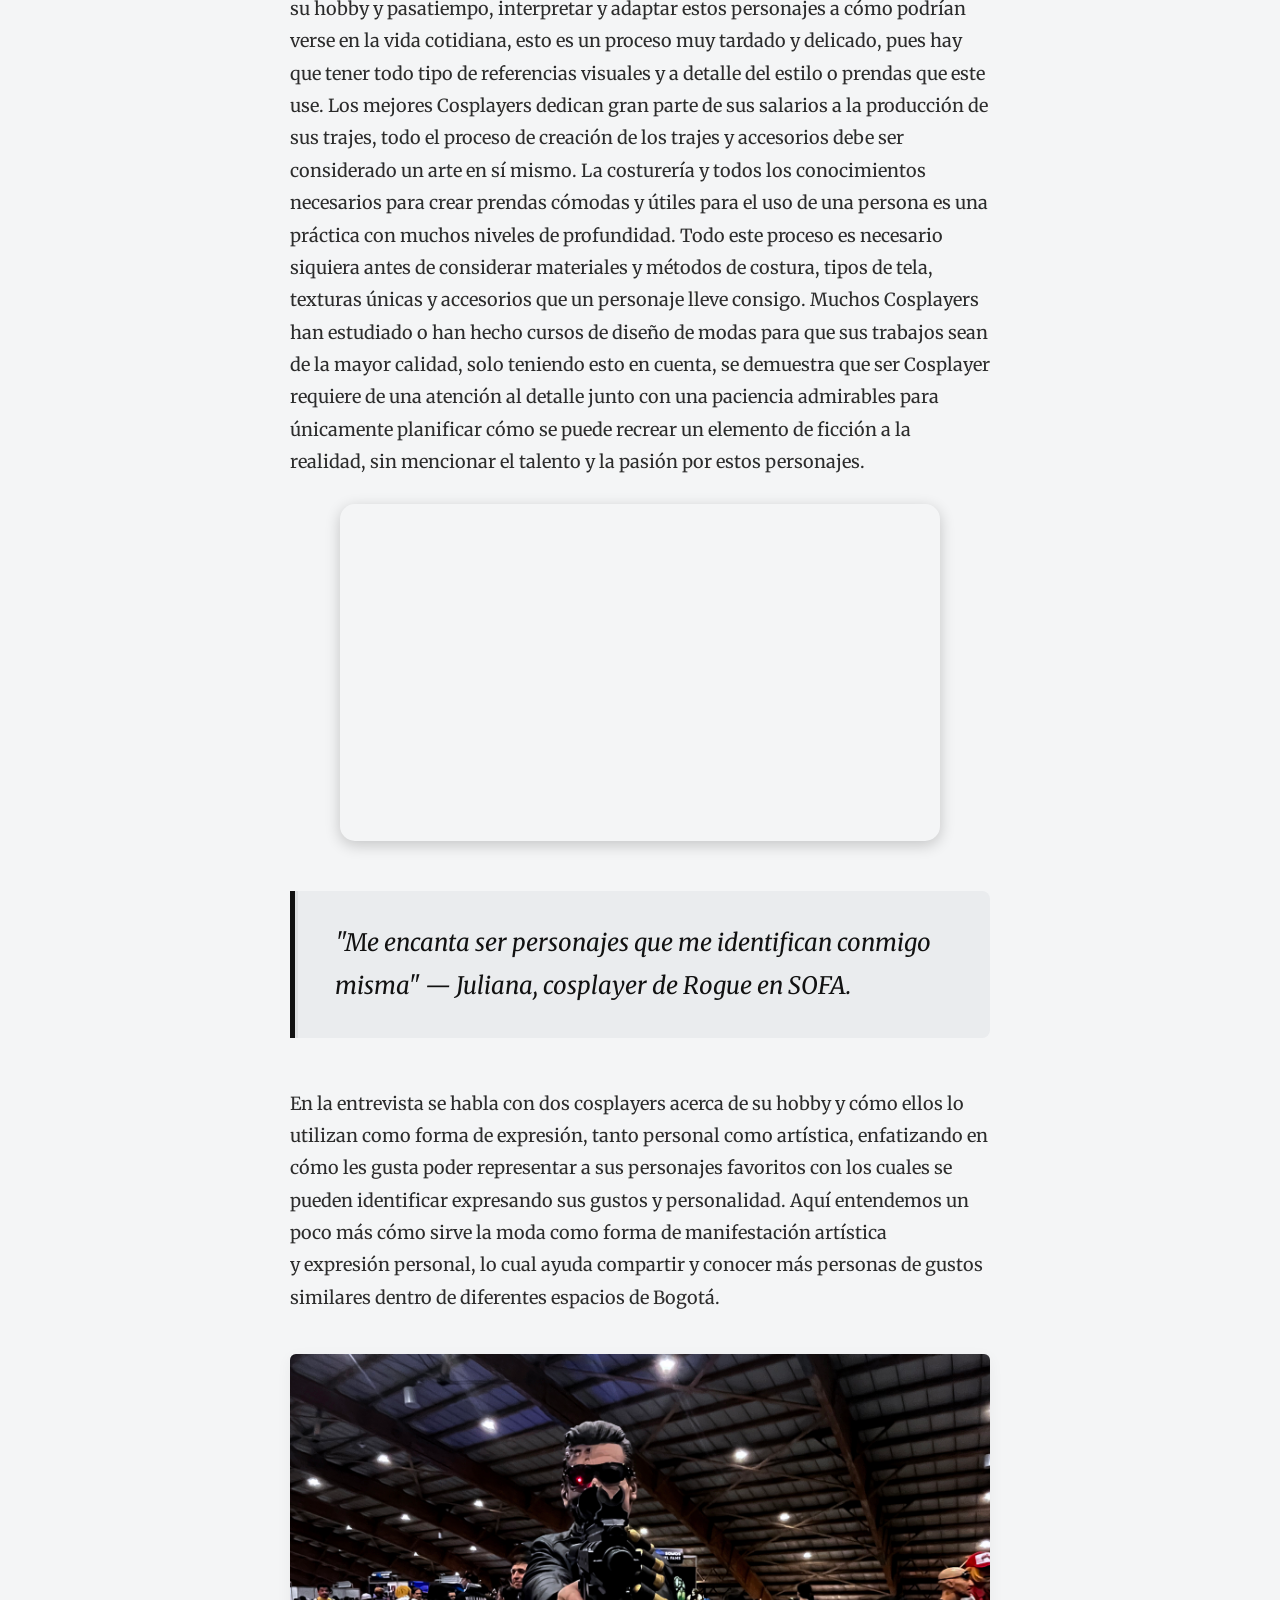
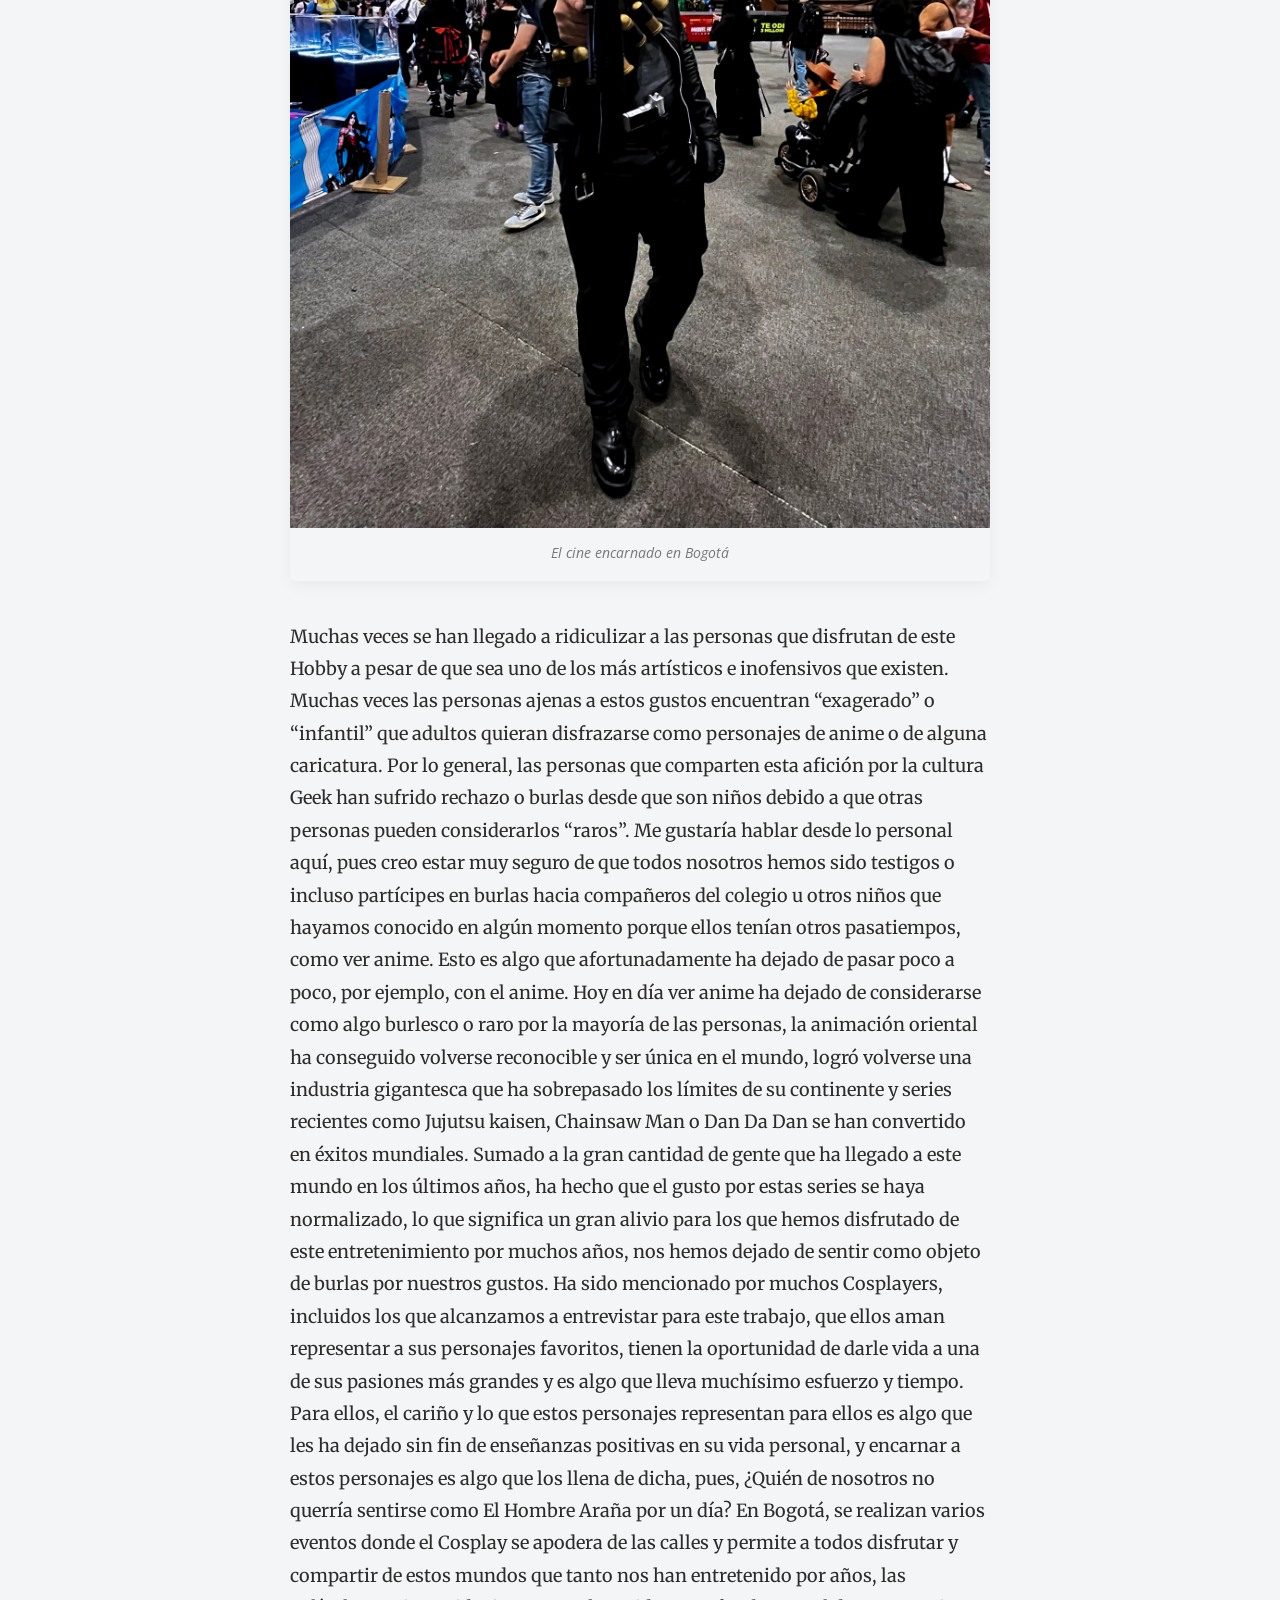
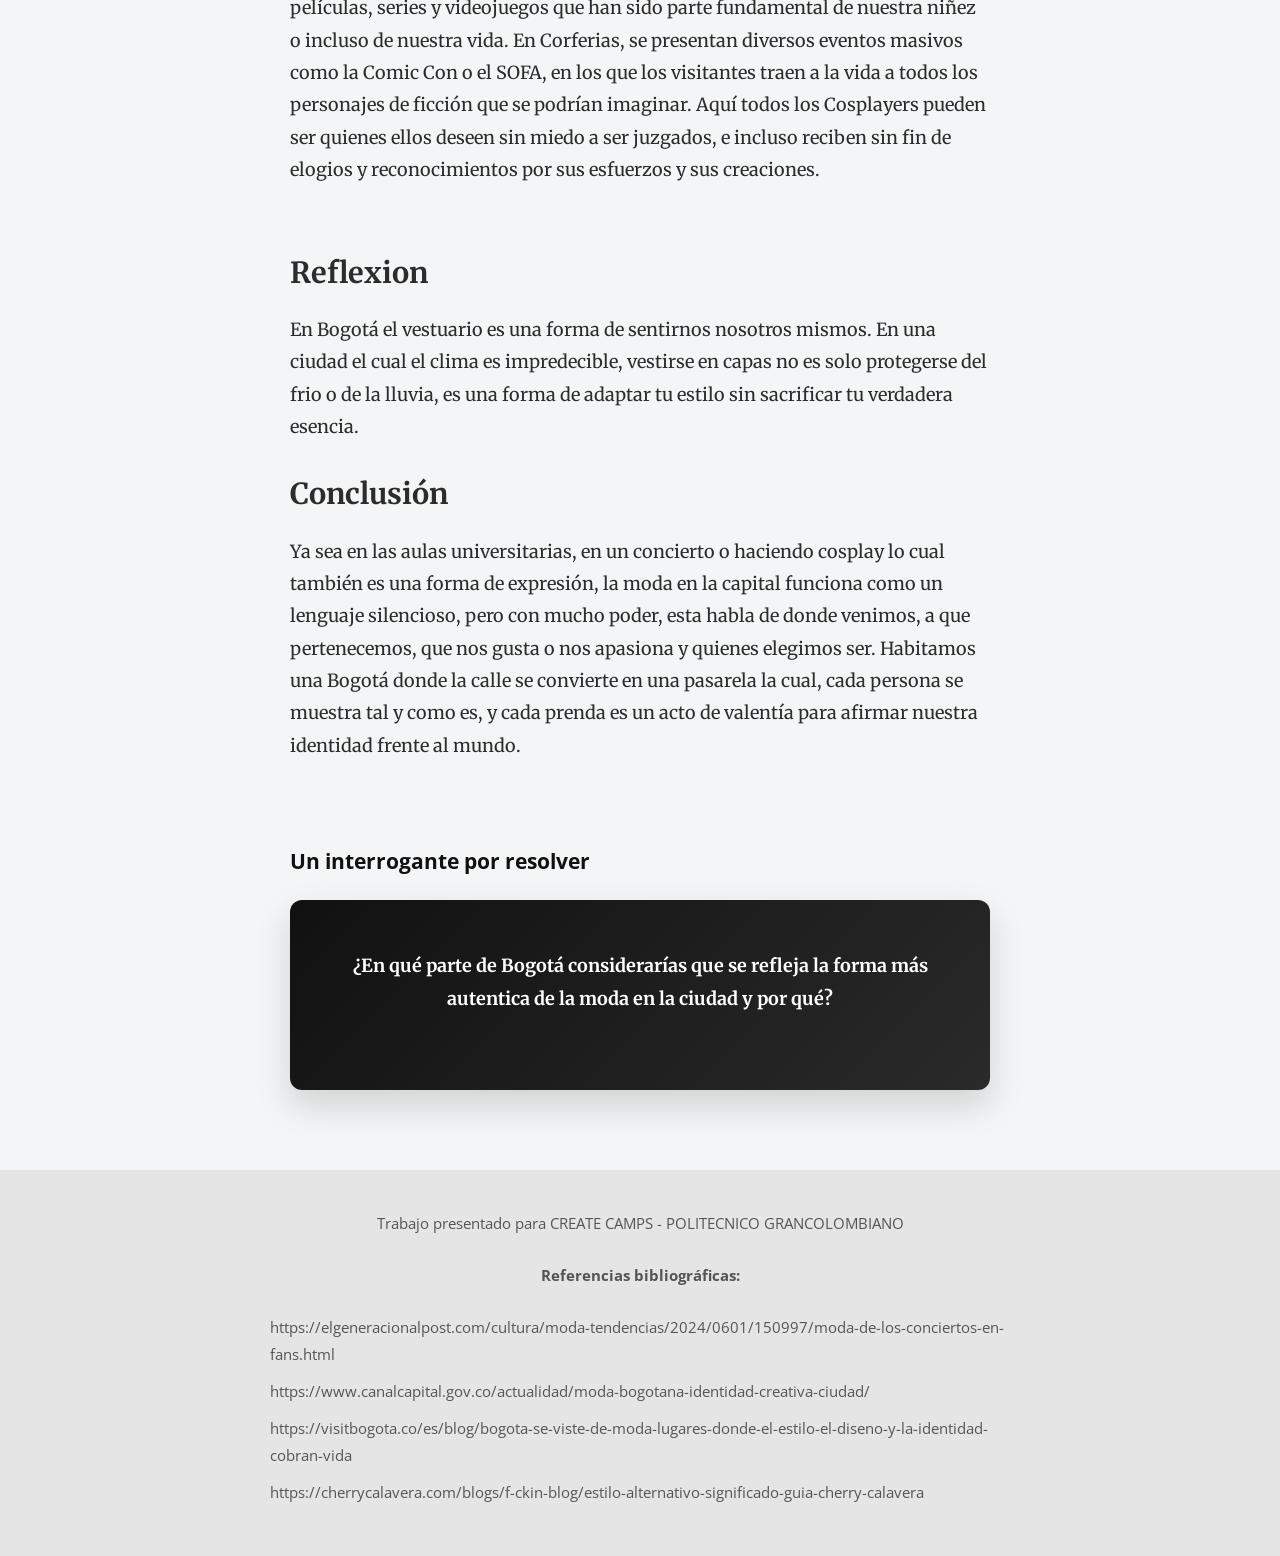
==== commit 433ecc72: "Update index.html" ====
--- a/index.html
+++ b/index.html
@@ -163,6 +163,12 @@
         <!-- INICIO DEL SUBTEMA -->
         <div class="subtema">
             <p class="subtitulo">Arte y Cosplays como forma de vida</p>
+        </div>
+        <p>Aquí vamos a entrar en uno de los tópicos más curiosos y fascinantes que hay a la hora de expresarse con la moda. 
+            Consiste en llevar a un nivel más allá la creatividad siendo tú mismo o tú misma el fabricante de las prendas que vayas a usar. 
+            Para comenzar, tenemos que hablar de un concepto que nació del Punk a mediados de los años 70’s y se ha vuelto un estándar en las subculturas que promueven la creatividad como una posición artística. 
+            Este concepto es conocido como DIY (acrónimo del inglés, Do it yourself) Que quiere decir “Hacerlo tú mismo”. En el Cosplay el DIY o hacer las cosas por ti mismo,
+            es uno de los pilares dentro de la gente que se dedica a crear sus propios atuendos, pues nace como una pasión y por un amor hacia algún personaje o mundo que la persona desee llevar a la realidad. </p>
             <div class="fotos-dobles">
             <figure>
                <img src="Imagen 12.jpg" class="foto-click" alt="anime">
@@ -175,6 +181,10 @@
         </div>
                
             <!-- Entrevista específica  -->
+        <p>A través del Cosplay se pueden llevar personajes mitológicos, de fantasía y de toda la cultura Geek al mundo real. Estos personajes de ficción suelen inspirar todo tipo de emociones por los fanáticos en todas partes del mundo, tanto sus historias como sus mundos nos encantan porque nos inspiran, amamos las historias y los personajes que los habitan. Tanto así, que los Cosplayers hacen de su hobby y pasatiempo, 
+            interpretar y adaptar estos personajes a cómo podrían verse en la vida cotidiana, esto es un proceso muy tardado y delicado, pues hay que tener todo tipo de referencias visuales y a detalle del estilo o prendas que este use. Los mejores Cosplayers dedican gran parte de sus salarios a la producción de sus trajes, todo el proceso de creación de los trajes y accesorios debe ser considerado un arte en sí mismo.
+            La costurería y todos los conocimientos necesarios para crear prendas cómodas y útiles para el uso de una persona es una práctica con muchos niveles de profundidad.   Todo este proceso es necesario siquiera antes de considerar materiales y métodos de costura, tipos de tela, texturas únicas y accesorios que un personaje lleve consigo.
+            Muchos Cosplayers han estudiado o han hecho cursos de diseño de modas para que sus trabajos sean de la mayor calidad, solo teniendo esto en cuenta, se demuestra que ser Cosplayer requiere de una atención al detalle junto con una paciencia admirables para únicamente planificar cómo se puede recrear un elemento de ficción a la realidad, sin mencionar el talento y la pasión por estos personajes. </p>
          <iframe class="video-youtube" width="560" height="315" src="https://www.youtube.com/embed/kfQe2kFbWfY?si=Hfxi84G78a3siKLC" title="YouTube video player" frameborder="0" allow="accelerometer; autoplay; clipboard-write; encrypted-media; gyroscope; picture-in-picture; web-share" referrerpolicy="strict-origin-when-cross-origin" allowfullscreen></iframe>
             <blockquote>
                 "Me encanta ser personajes que me identifican conmigo misma"
@@ -193,7 +203,16 @@
                 
                 <figcaption>El cine encarnado en Bogotá</figcaption>
             </figure>
-        </div>
+        <p>Muchas veces se han llegado a ridiculizar a las personas que disfrutan de este Hobby a pesar de que sea uno de los más artísticos e inofensivos que existen. Muchas veces las personas ajenas a estos gustos encuentran “exagerado” o “infantil” que adultos quieran disfrazarse como personajes de anime o de alguna caricatura.
+            Por lo general, las personas que comparten esta afición por la cultura Geek han sufrido rechazo o burlas desde que son niños debido a que otras personas pueden considerarlos “raros”. Me gustaría hablar desde lo personal aquí, pues creo estar muy seguro de que todos nosotros hemos sido testigos o incluso partícipes en burlas hacia compañeros del colegio u otros niños que hayamos conocido en algún momento porque ellos tenían otros pasatiempos, como ver anime.  
+            Esto es algo que afortunadamente ha dejado de pasar poco a poco, por ejemplo, con el anime. Hoy en día ver anime ha dejado de considerarse como algo burlesco o raro por la mayoría de las personas, la animación oriental ha conseguido volverse reconocible y ser única en el mundo, logró volverse una industria gigantesca que ha sobrepasado los límites de su continente y series recientes como Jujutsu kaisen, Chainsaw Man o Dan Da Dan se han convertido en éxitos mundiales.
+            Sumado a la gran cantidad de gente que ha llegado a este mundo en los últimos años, ha hecho que el gusto por estas series se haya normalizado, lo que significa un gran alivio para los que hemos disfrutado de este entretenimiento por muchos años, nos hemos dejado de sentir como objeto de burlas por nuestros gustos.
+            Ha sido mencionado por muchos Cosplayers, incluidos los que alcanzamos a entrevistar para este trabajo, que ellos aman representar a sus personajes favoritos, tienen la oportunidad de darle vida a una de sus pasiones más grandes y es algo que lleva muchísimo esfuerzo y tiempo. 
+            Para ellos, el cariño y lo que estos personajes representan para ellos es algo que les ha dejado sin fin de enseñanzas positivas en su vida personal, y encarnar a estos personajes es algo que los llena de dicha, pues, ¿Quién de nosotros no querría sentirse como El Hombre Araña por un día?
+            En Bogotá, se realizan varios eventos donde el Cosplay se apodera de las calles y permite a todos disfrutar y compartir de estos mundos que tanto nos han entretenido por años, las películas, series y videojuegos que han sido parte fundamental de nuestra niñez o incluso de nuestra vida. 
+            En Corferias, se presentan diversos eventos masivos como la Comic Con o el SOFA, en los que los visitantes traen a la vida a todos los personajes de ficción que se podrían imaginar. Aquí todos los Cosplayers pueden ser quienes ellos deseen sin miedo a ser juzgados, 
+            e incluso reciben sin fin de elogios y reconocimientos por sus esfuerzos y sus creaciones.
+        </p>
         <!-- FIN DEL SUBTEMA -->
 
     </section>
@@ -201,9 +220,10 @@
             <p>En Bogotá el vestuario es una forma de sentirnos nosotros mismos. En una ciudad el cual el clima es impredecible, 
                 vestirse en capas no es solo protegerse del frio o de la lluvia, es una forma de adaptar tu estilo sin sacrificar tu verdadera esencia. </p>
             <p class="subtitulo">Conclusión</p>
-            <p>Ya sea en las aulas universitarias, en un concierto o haciendo cosplay lo cual también es una forma de expresión, la moda en la capital funciona como un lenguaje silencioso, pero con mucho poder, esta habla de donde venimos, a que pertenecemos, 
+            <p>
+                Ya sea en las aulas universitarias, en un concierto o haciendo cosplay lo cual también es una forma de expresión, la moda en la capital funciona como un lenguaje silencioso, pero con mucho poder, esta habla de donde venimos, a que pertenecemos, 
                 que nos gusta o nos apasiona y quienes elegimos ser. Habitamos una Bogotá donde la calle se convierte en una pasarela la cual, cada persona se muestra tal y como es, 
-                y cada prenda es un acto de valentía para afirmar nuestra identidad frente al mundo.  
+                y cada prenda es un acto de valentía para afirmar nuestra identidad frente al mundo.   
             </p>
         </section>
 
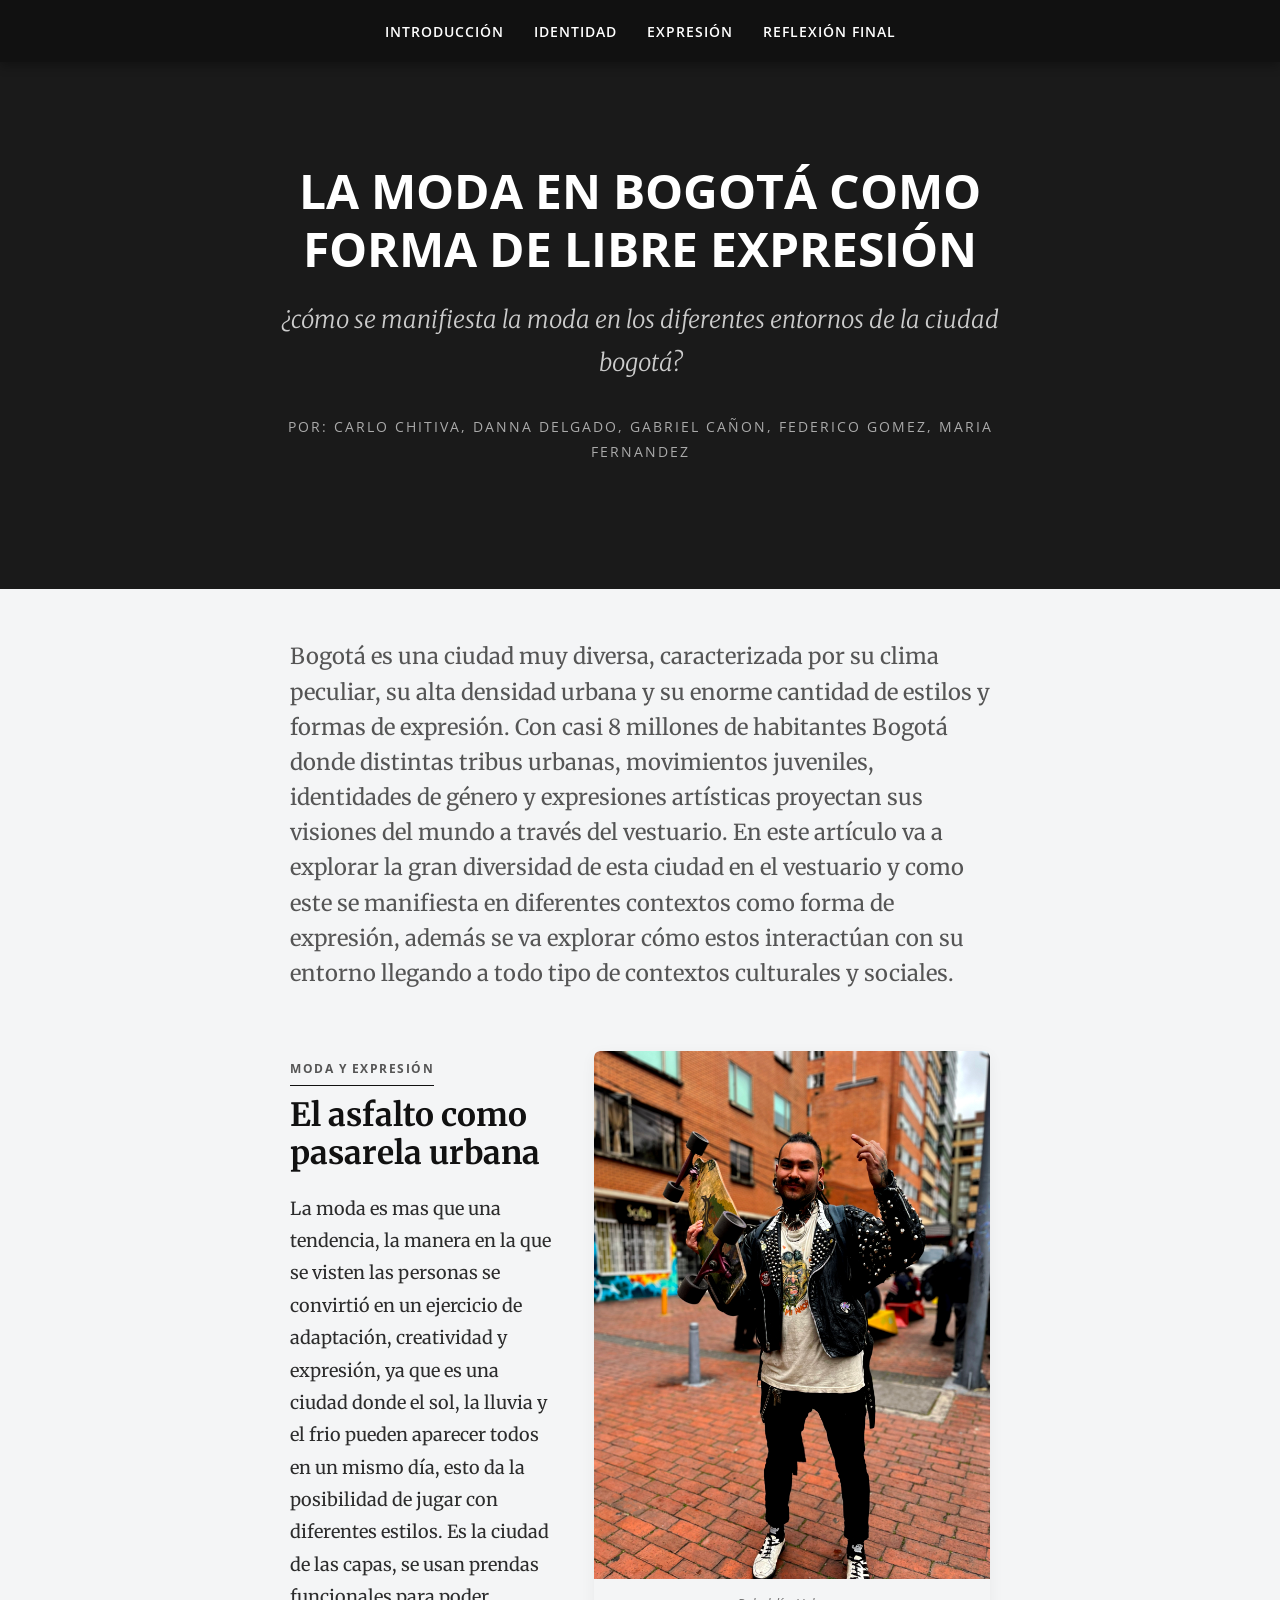
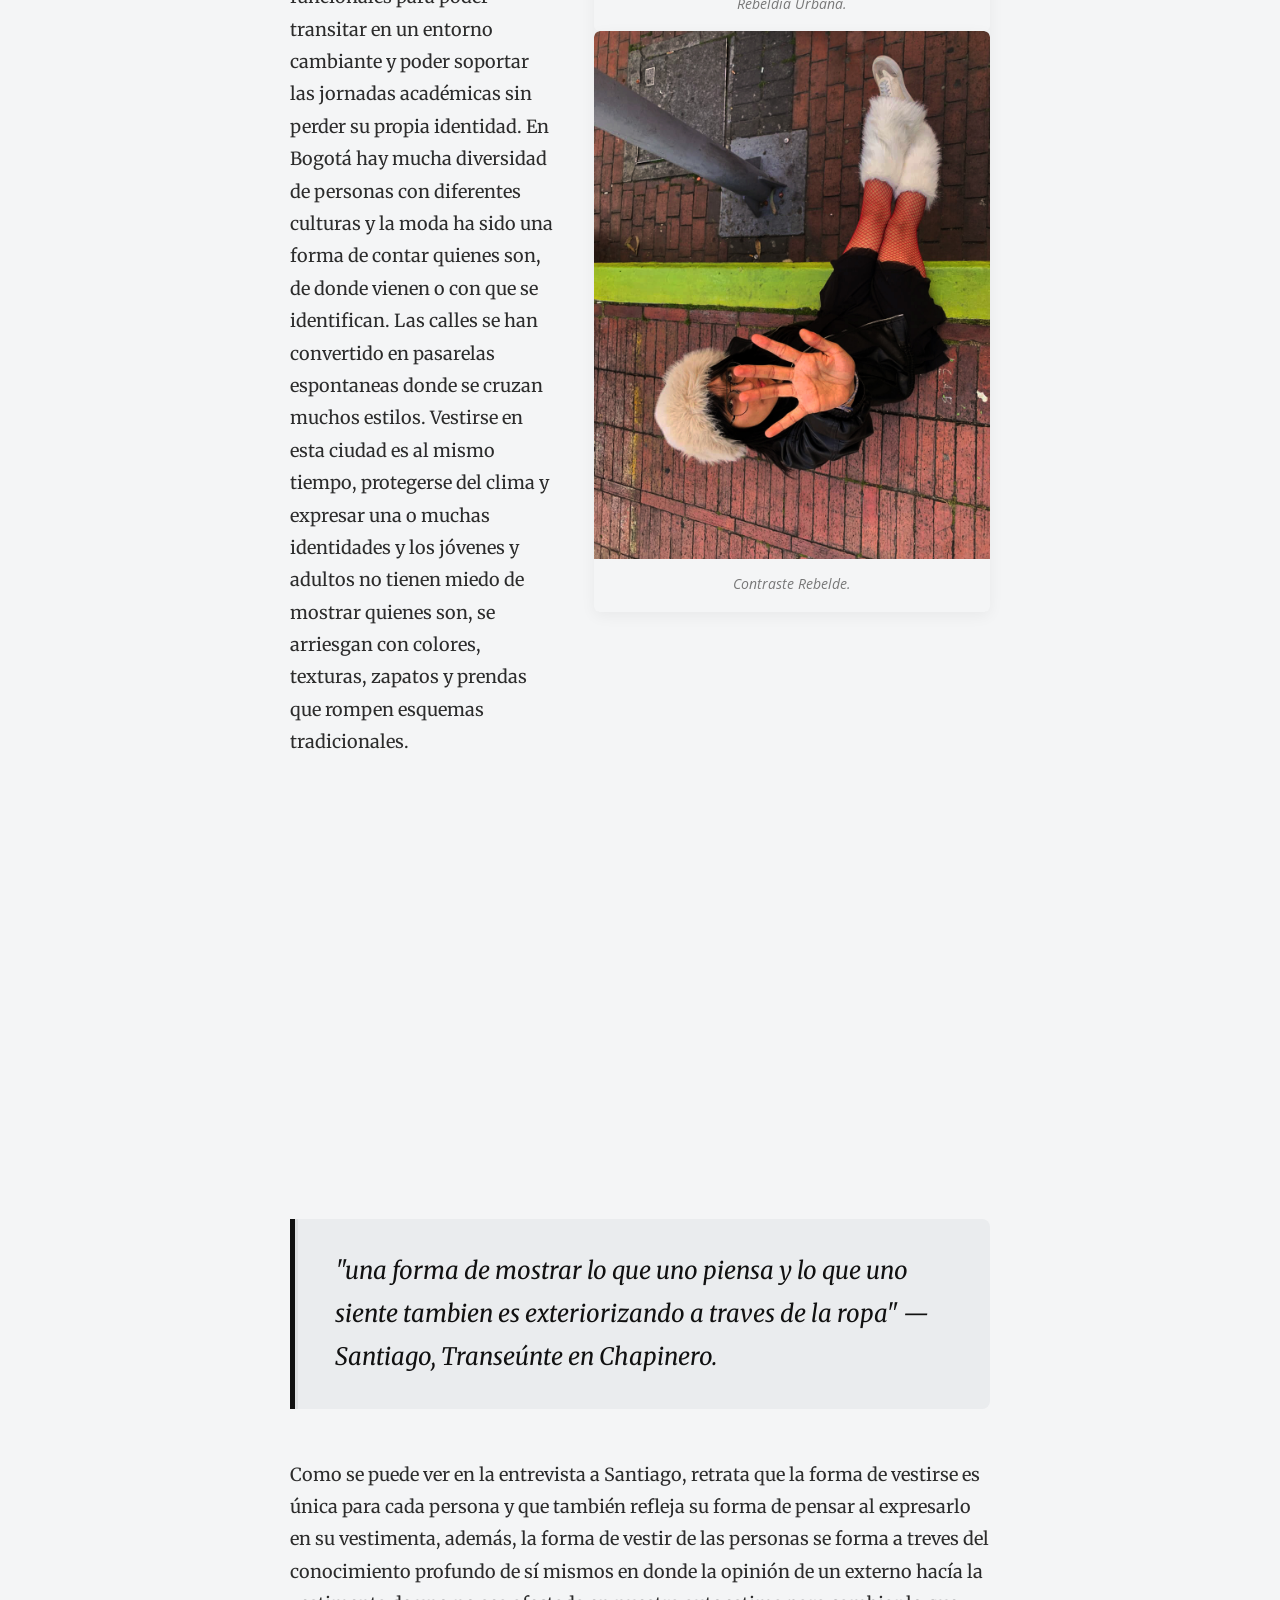
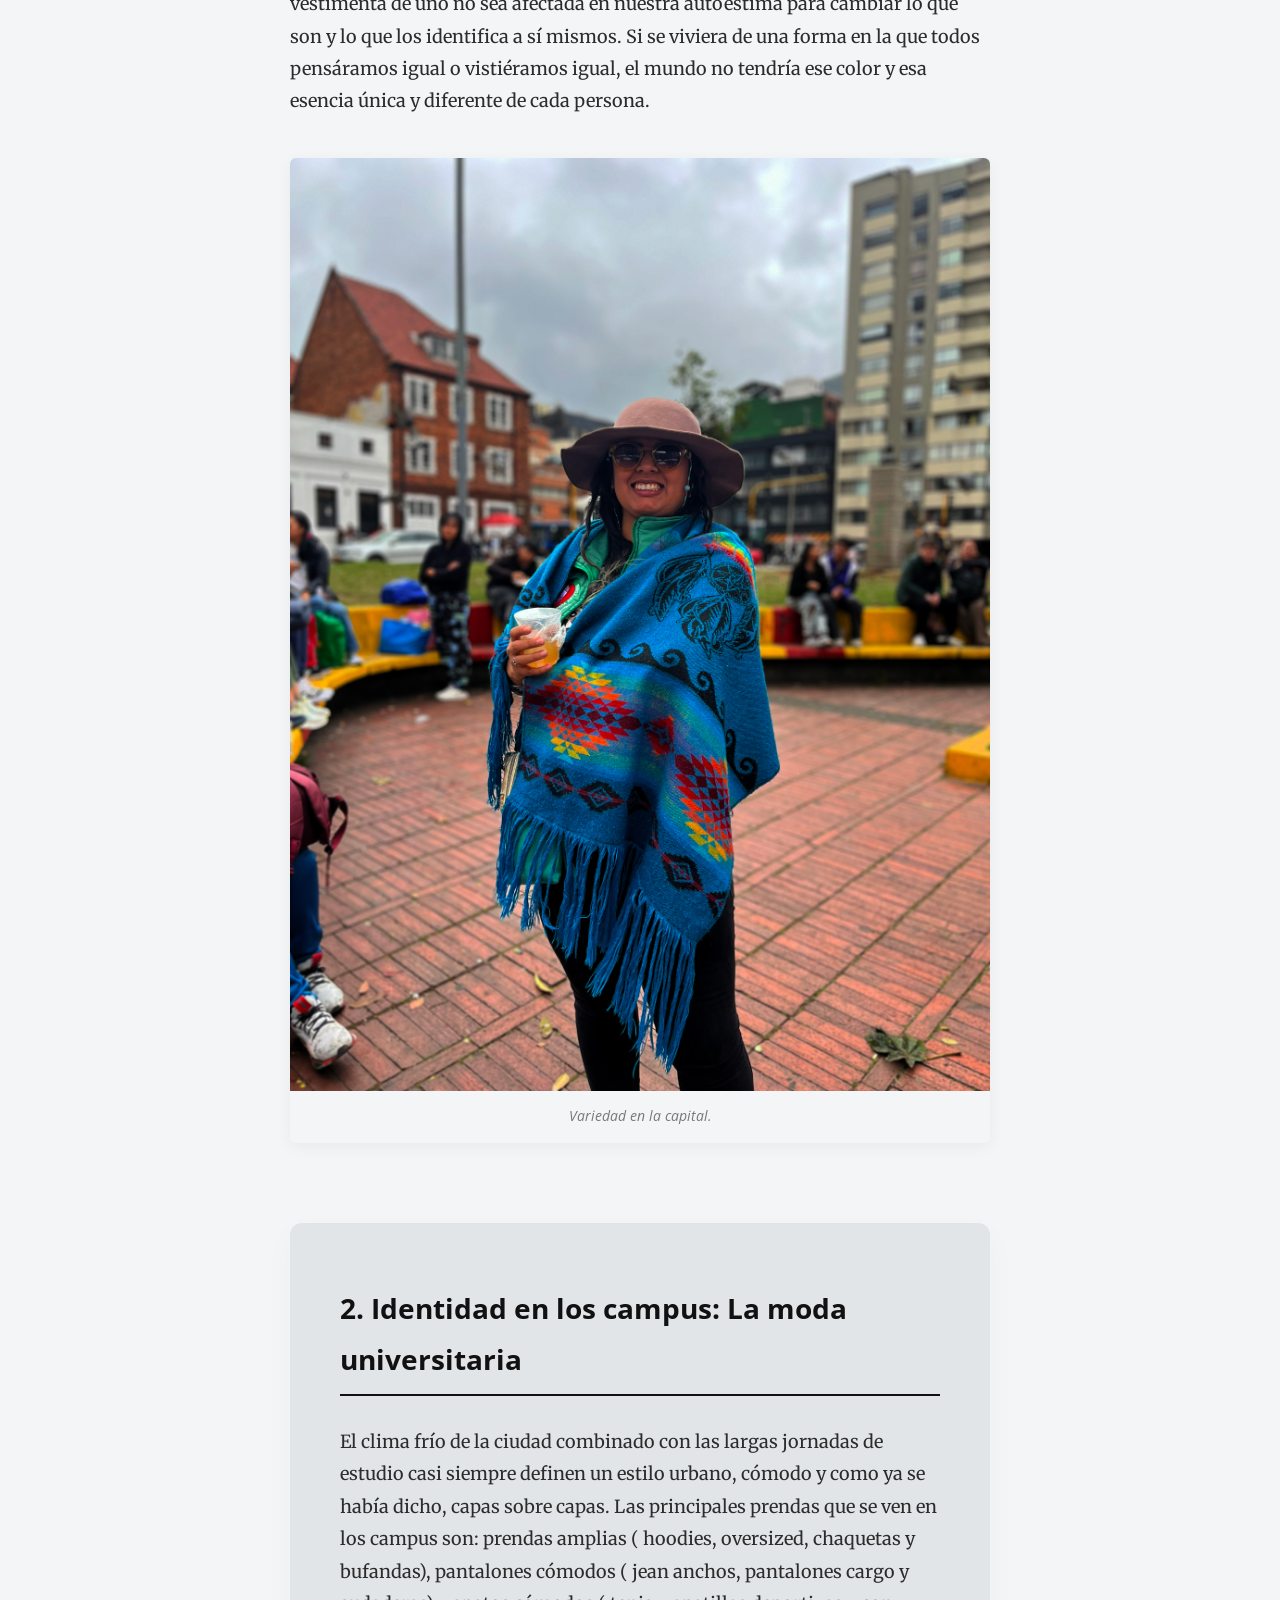
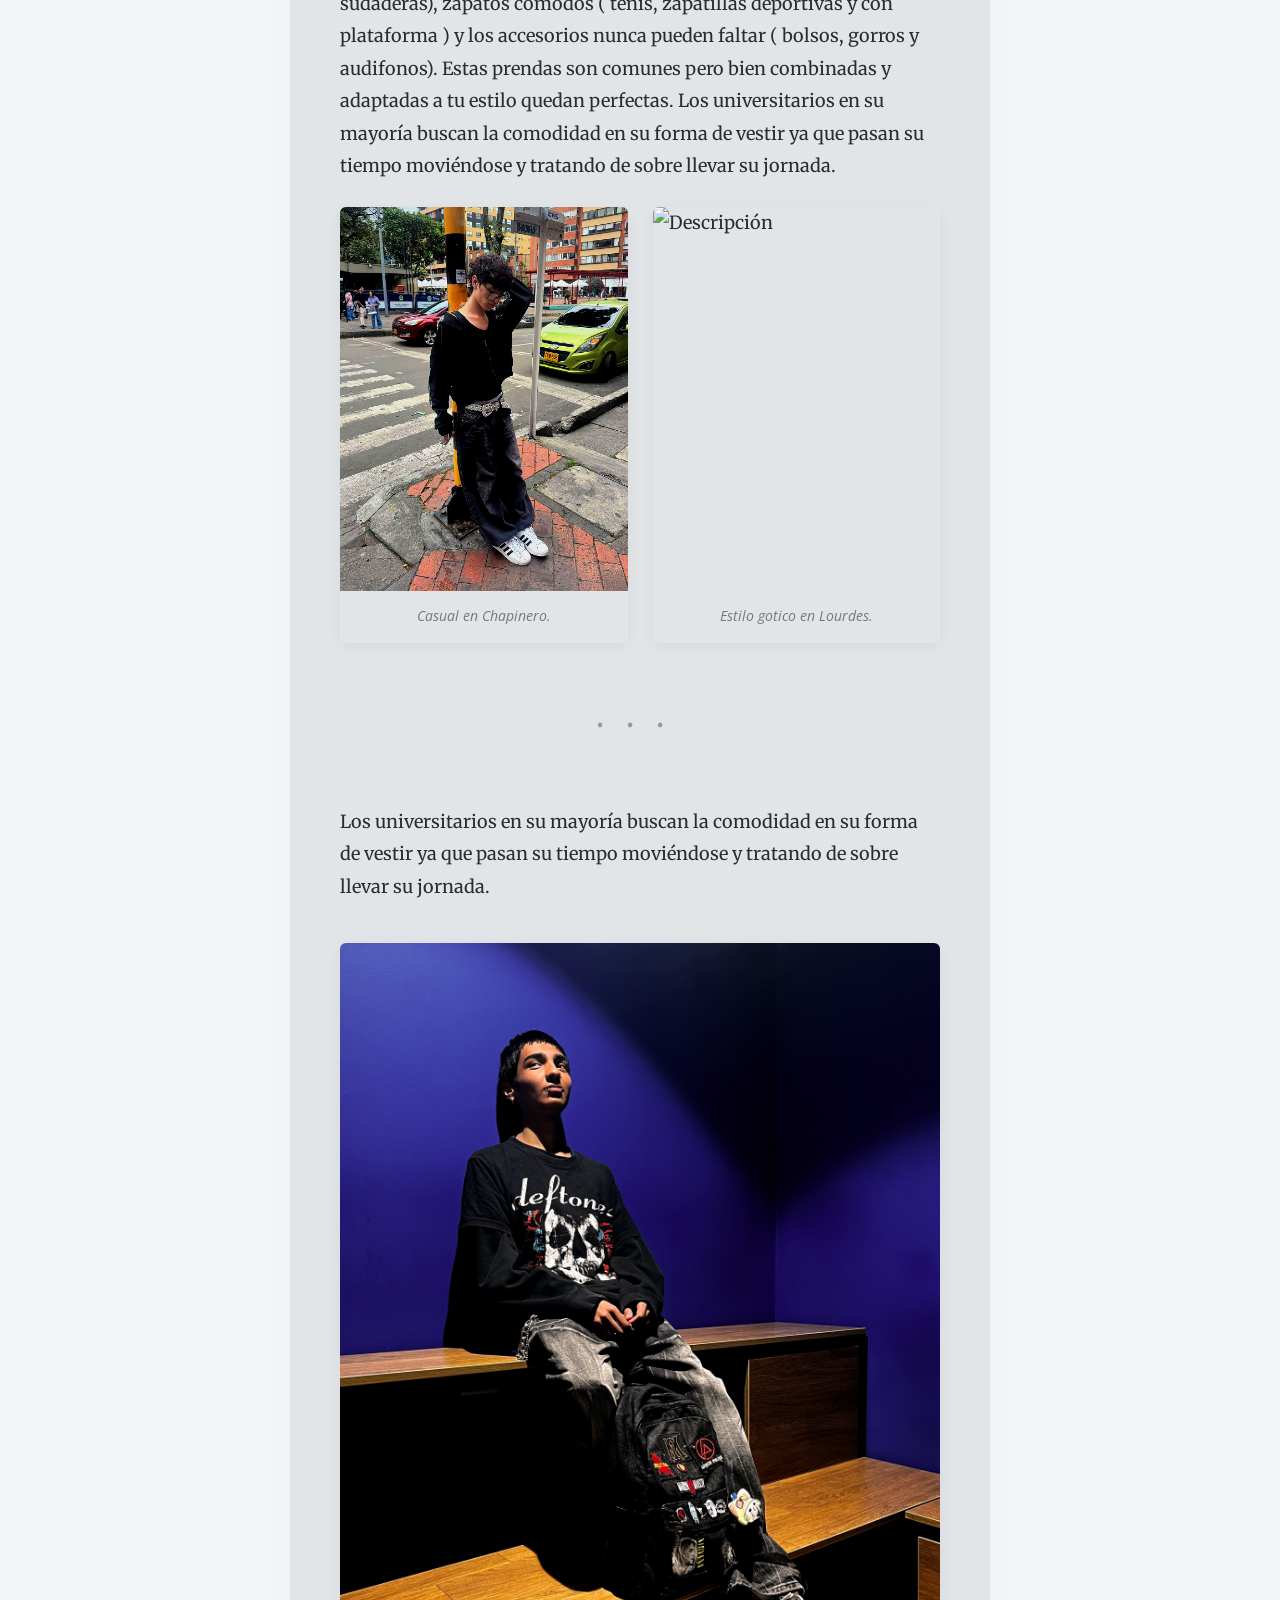
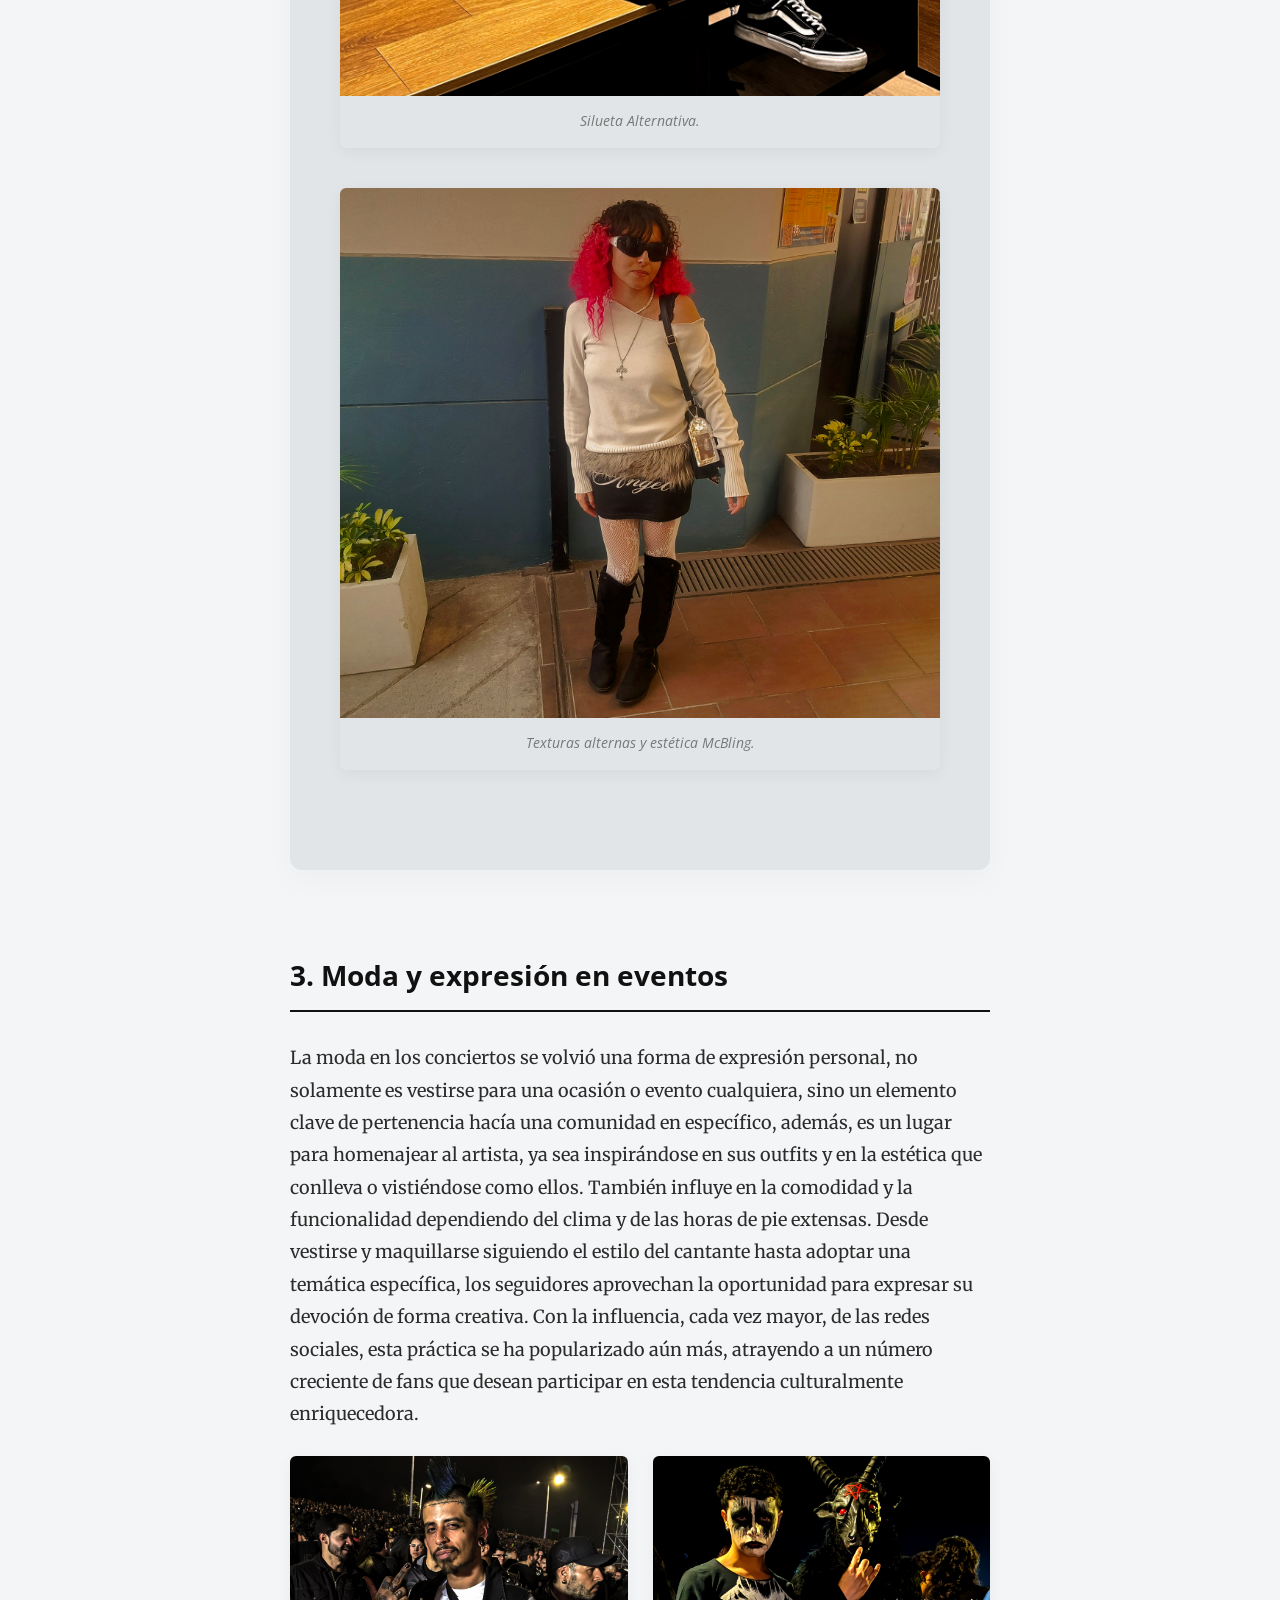
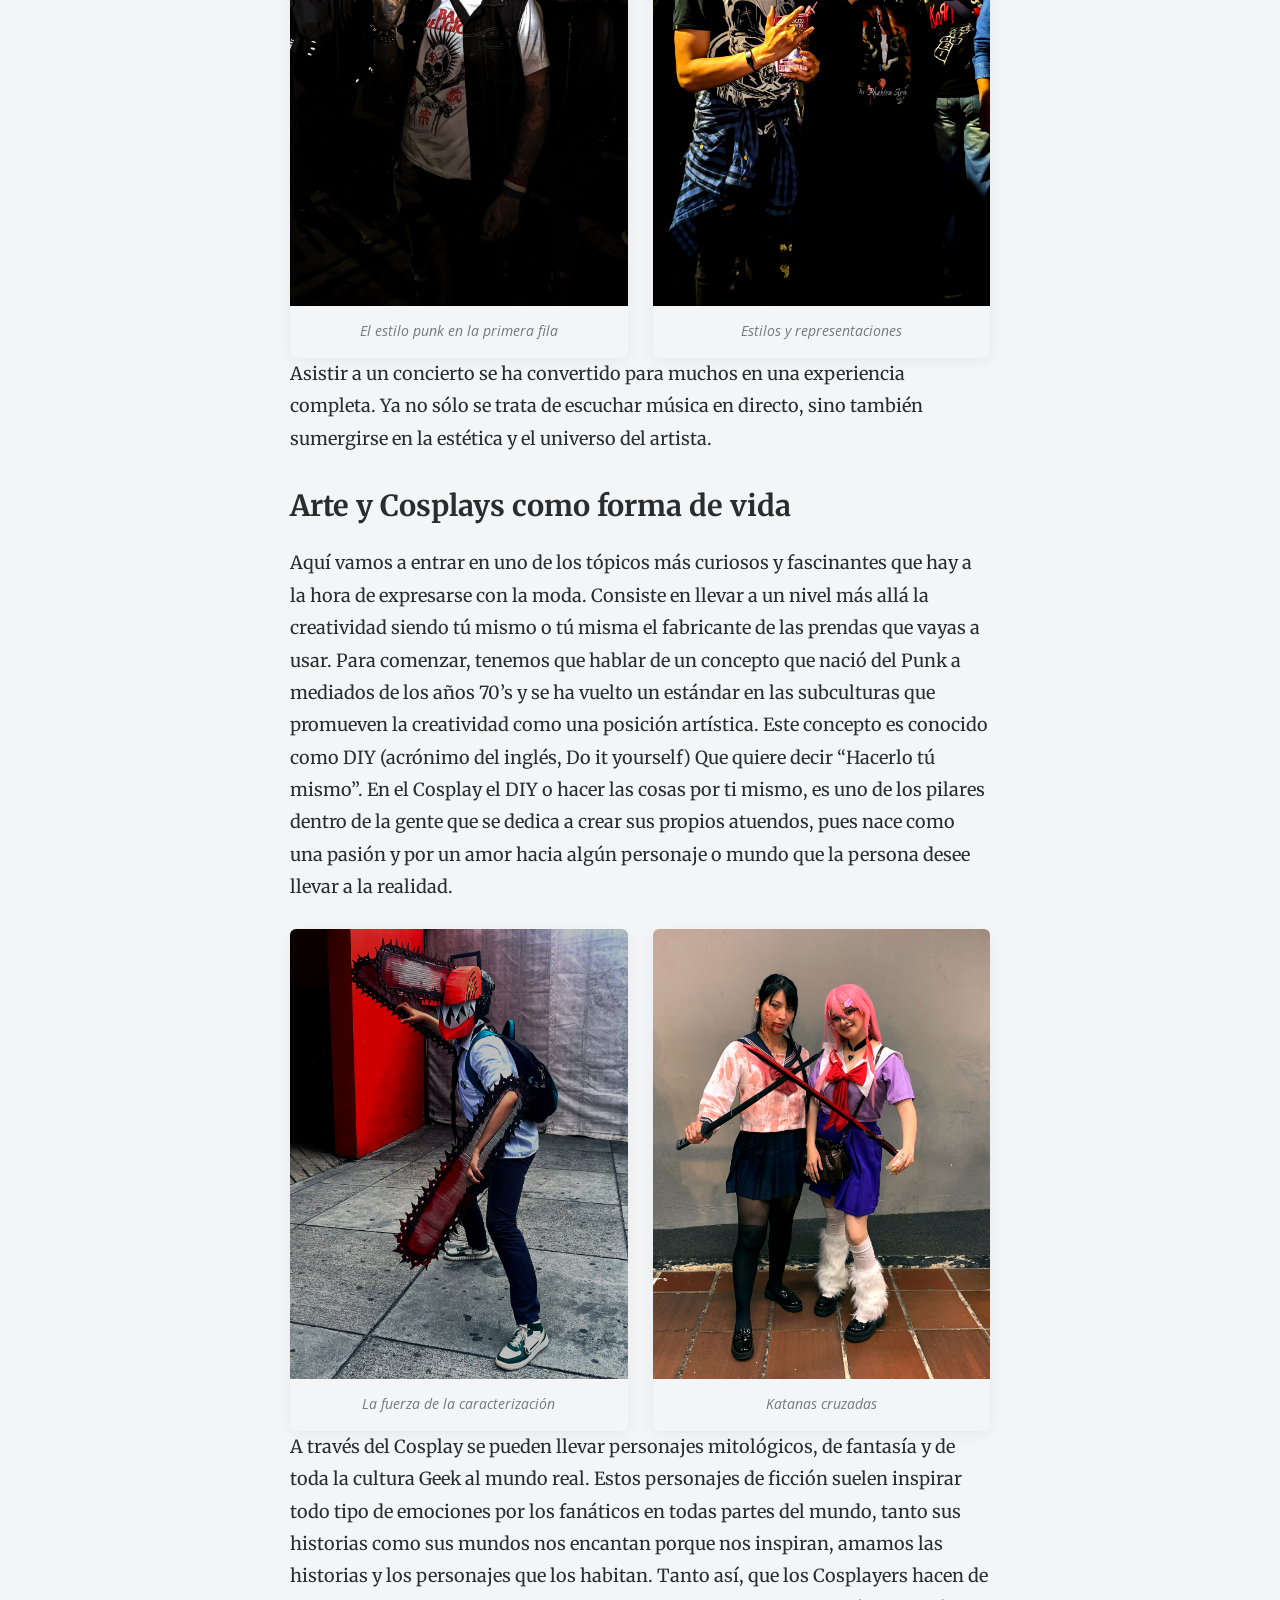
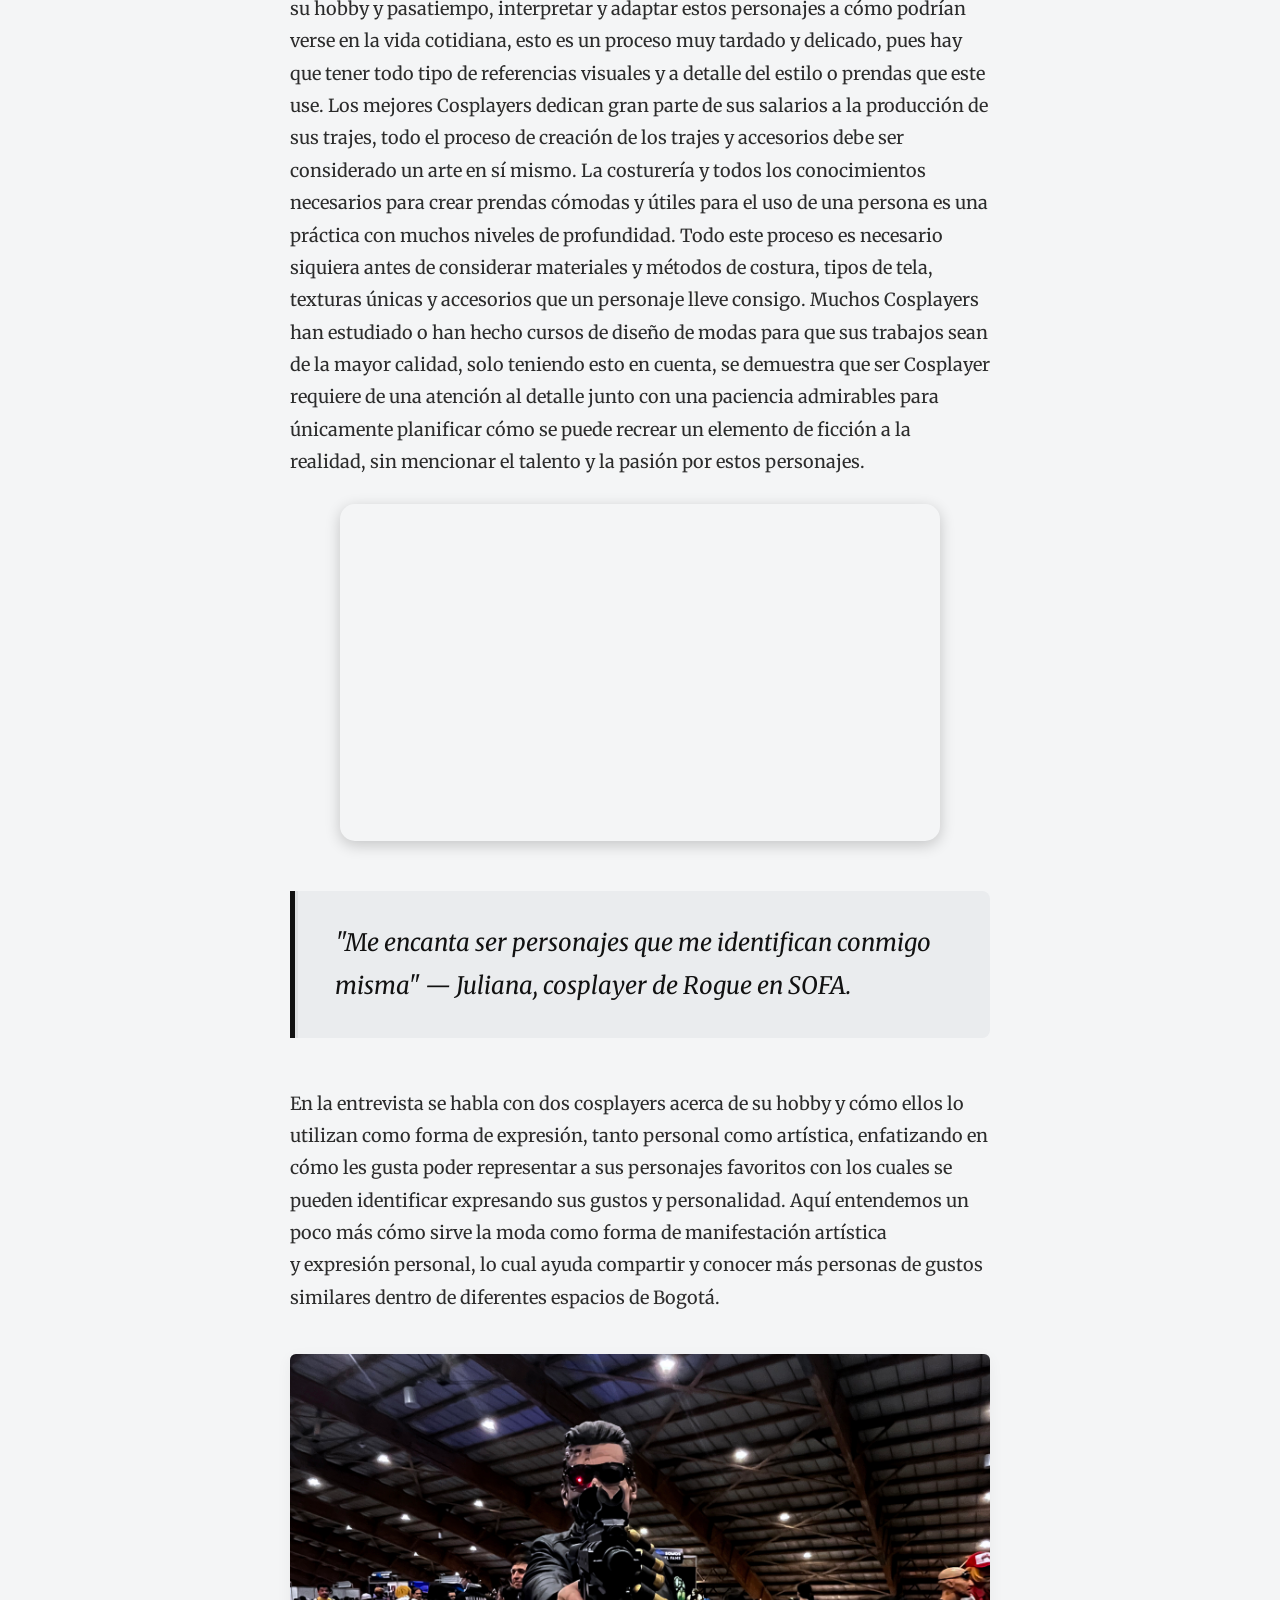
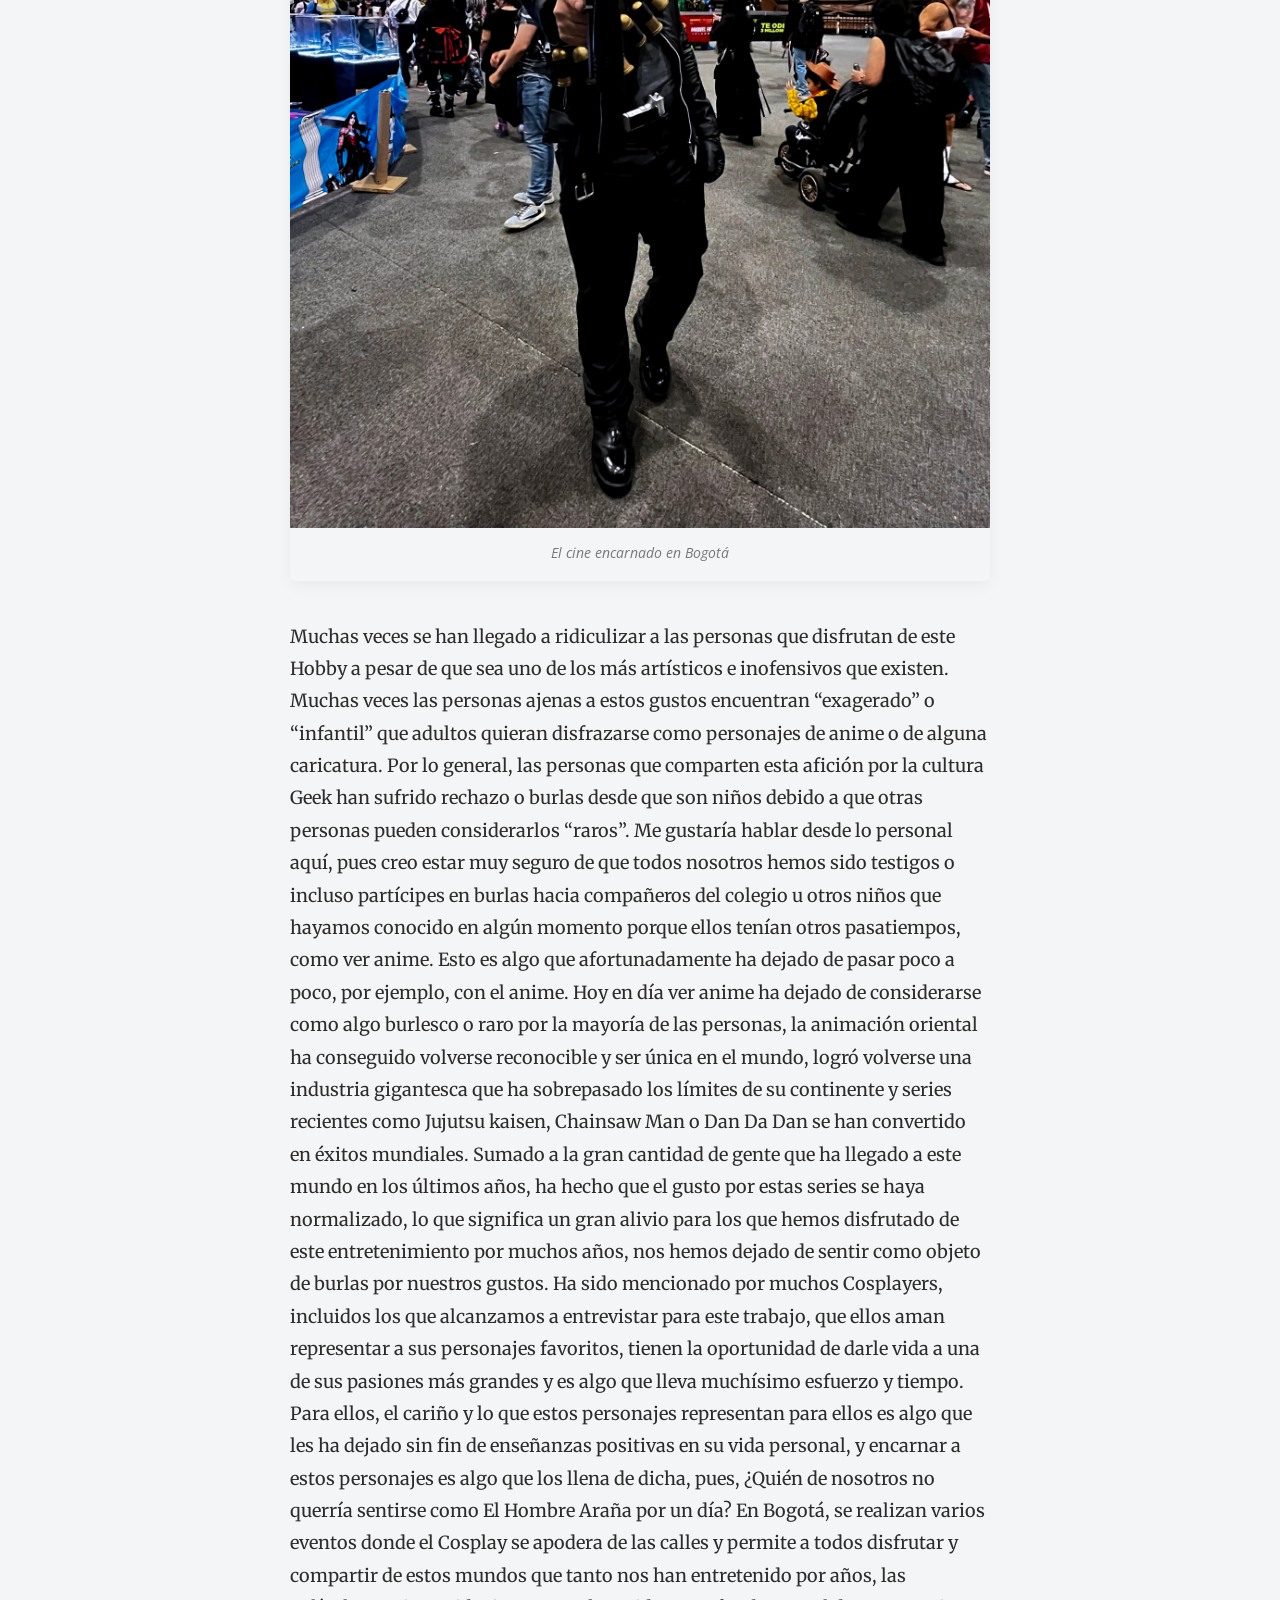
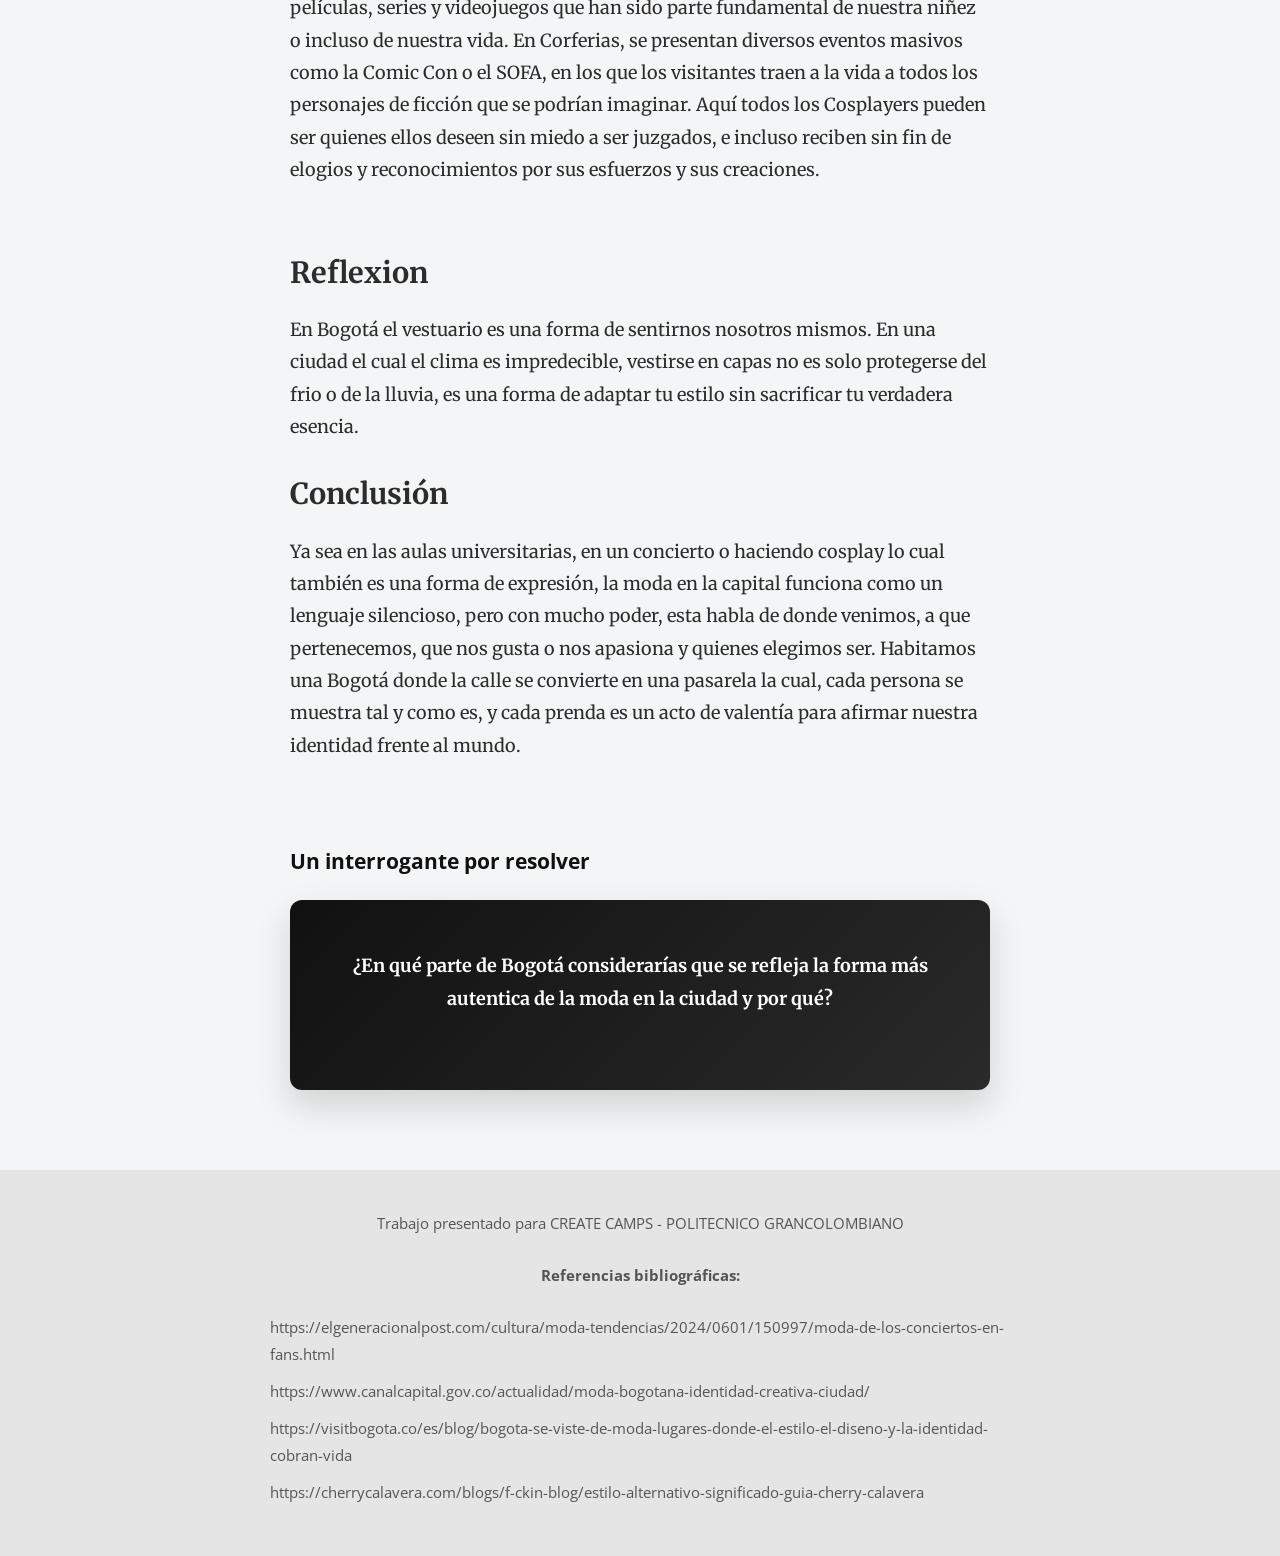
==== commit 67307311: "Update index.html" ====
--- a/index.html
+++ b/index.html
@@ -113,7 +113,7 @@
                     <figcaption>Casual en Chapinero.</figcaption>
                 </figure>
                 <figure>
-                    <img src="Imagen6.jpeg" class="foto-click" alt="Descripción">
+                    <img src="Imagen6.png" class="foto-click" alt="Descripción">
                     <figcaption>Estilo gotico en Lourdes.</figcaption>
                 </figure>
             </div>
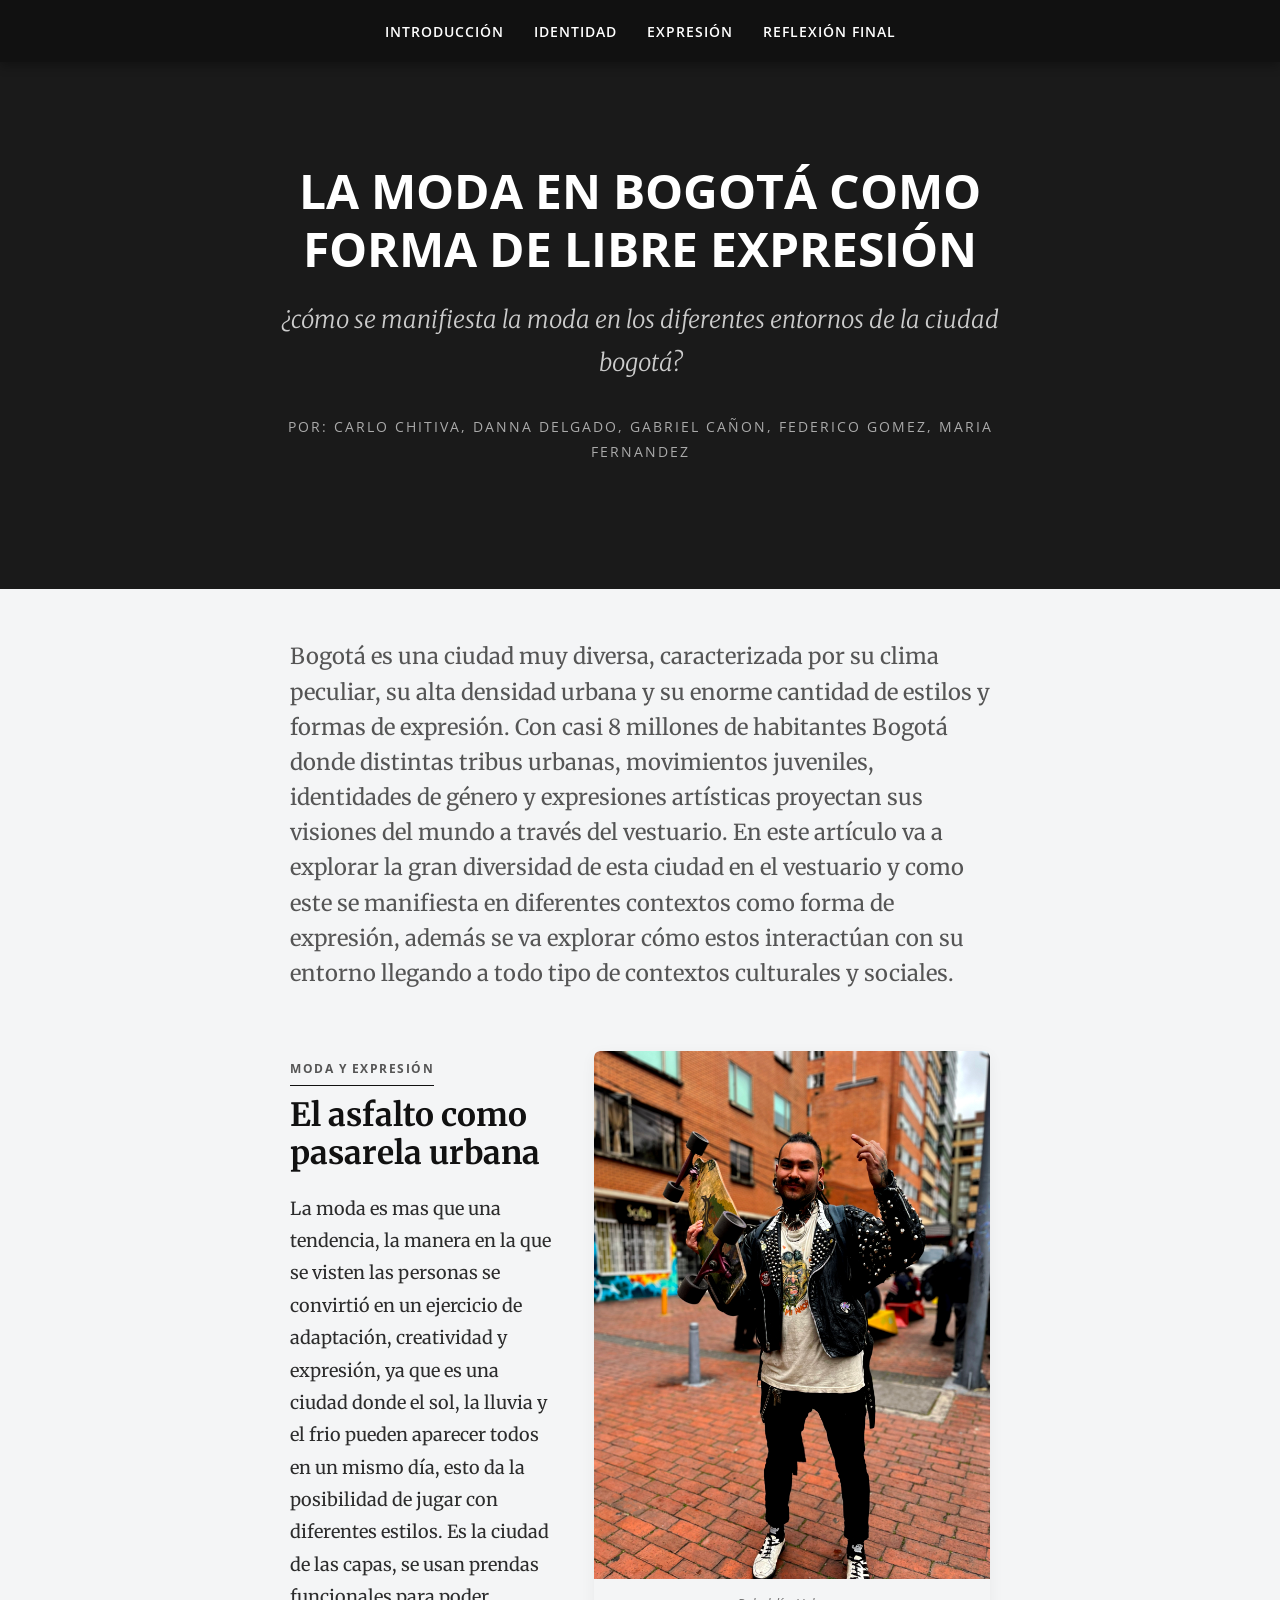
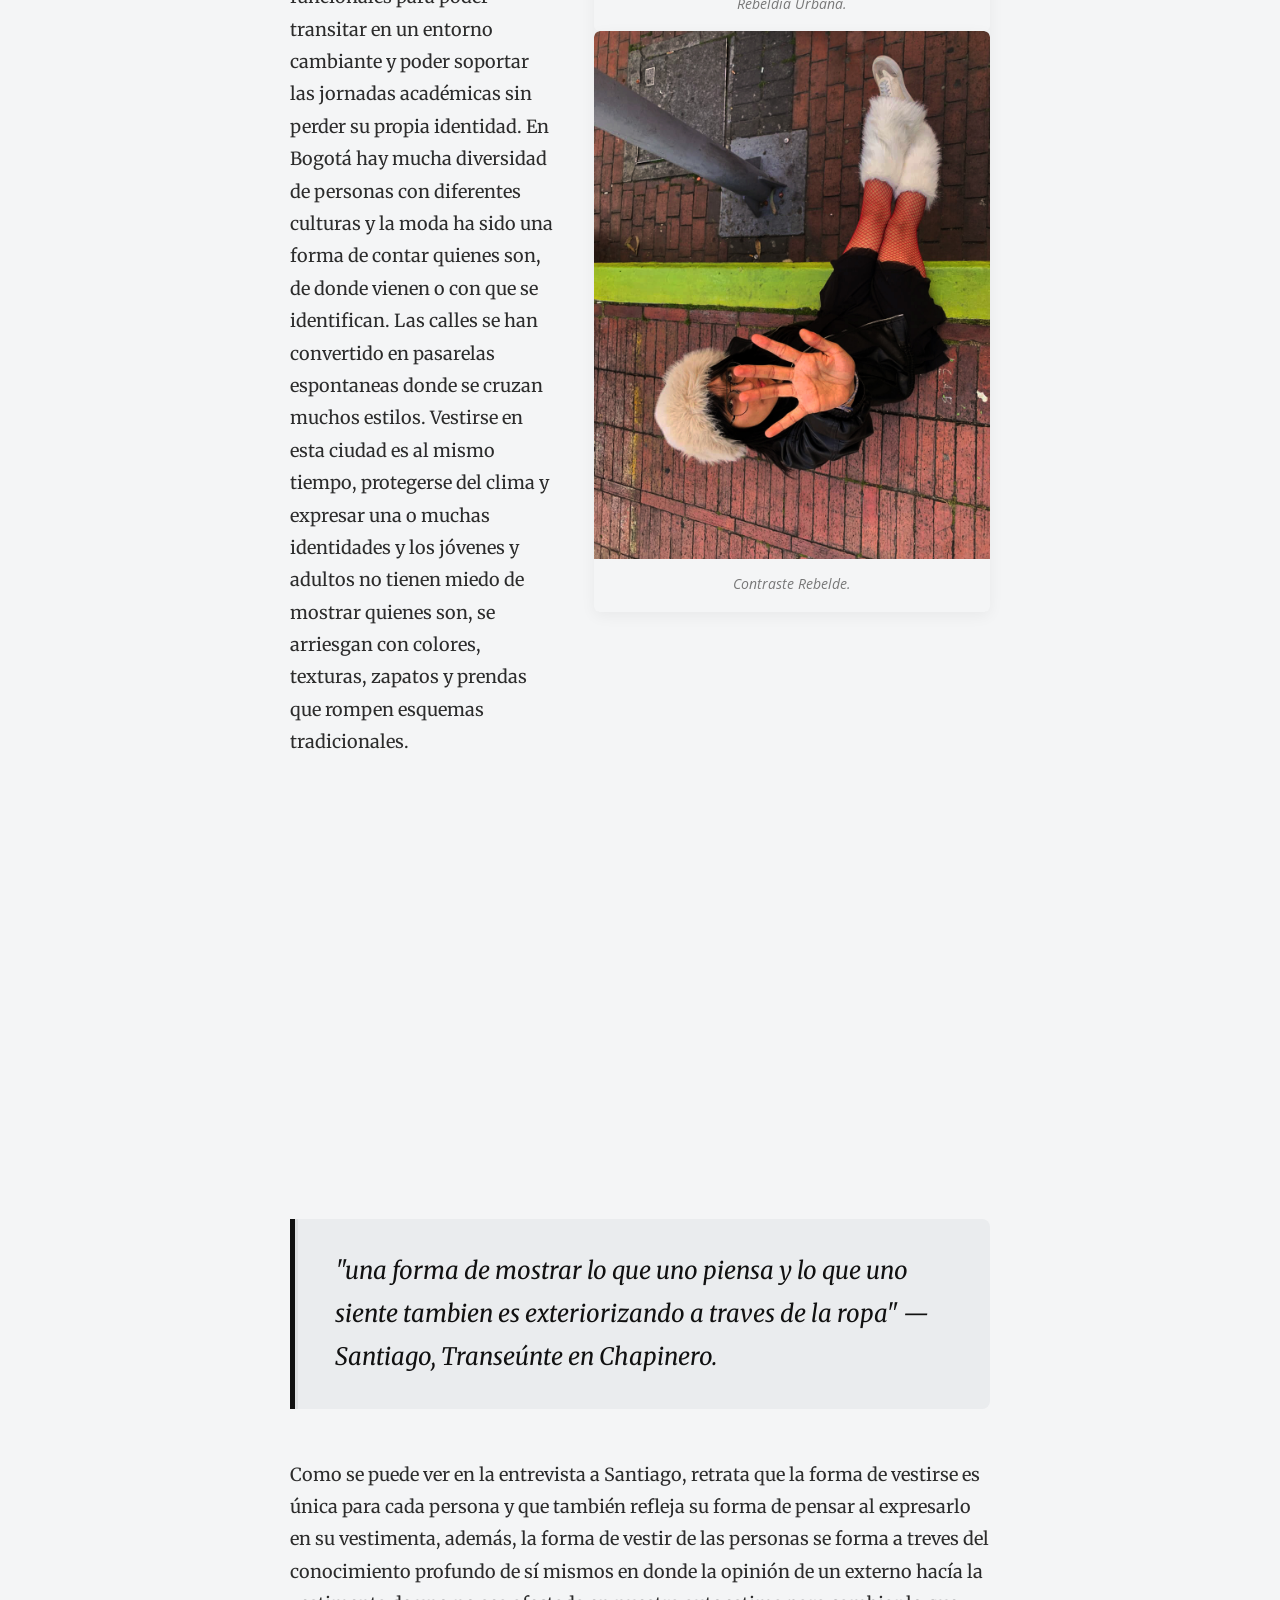
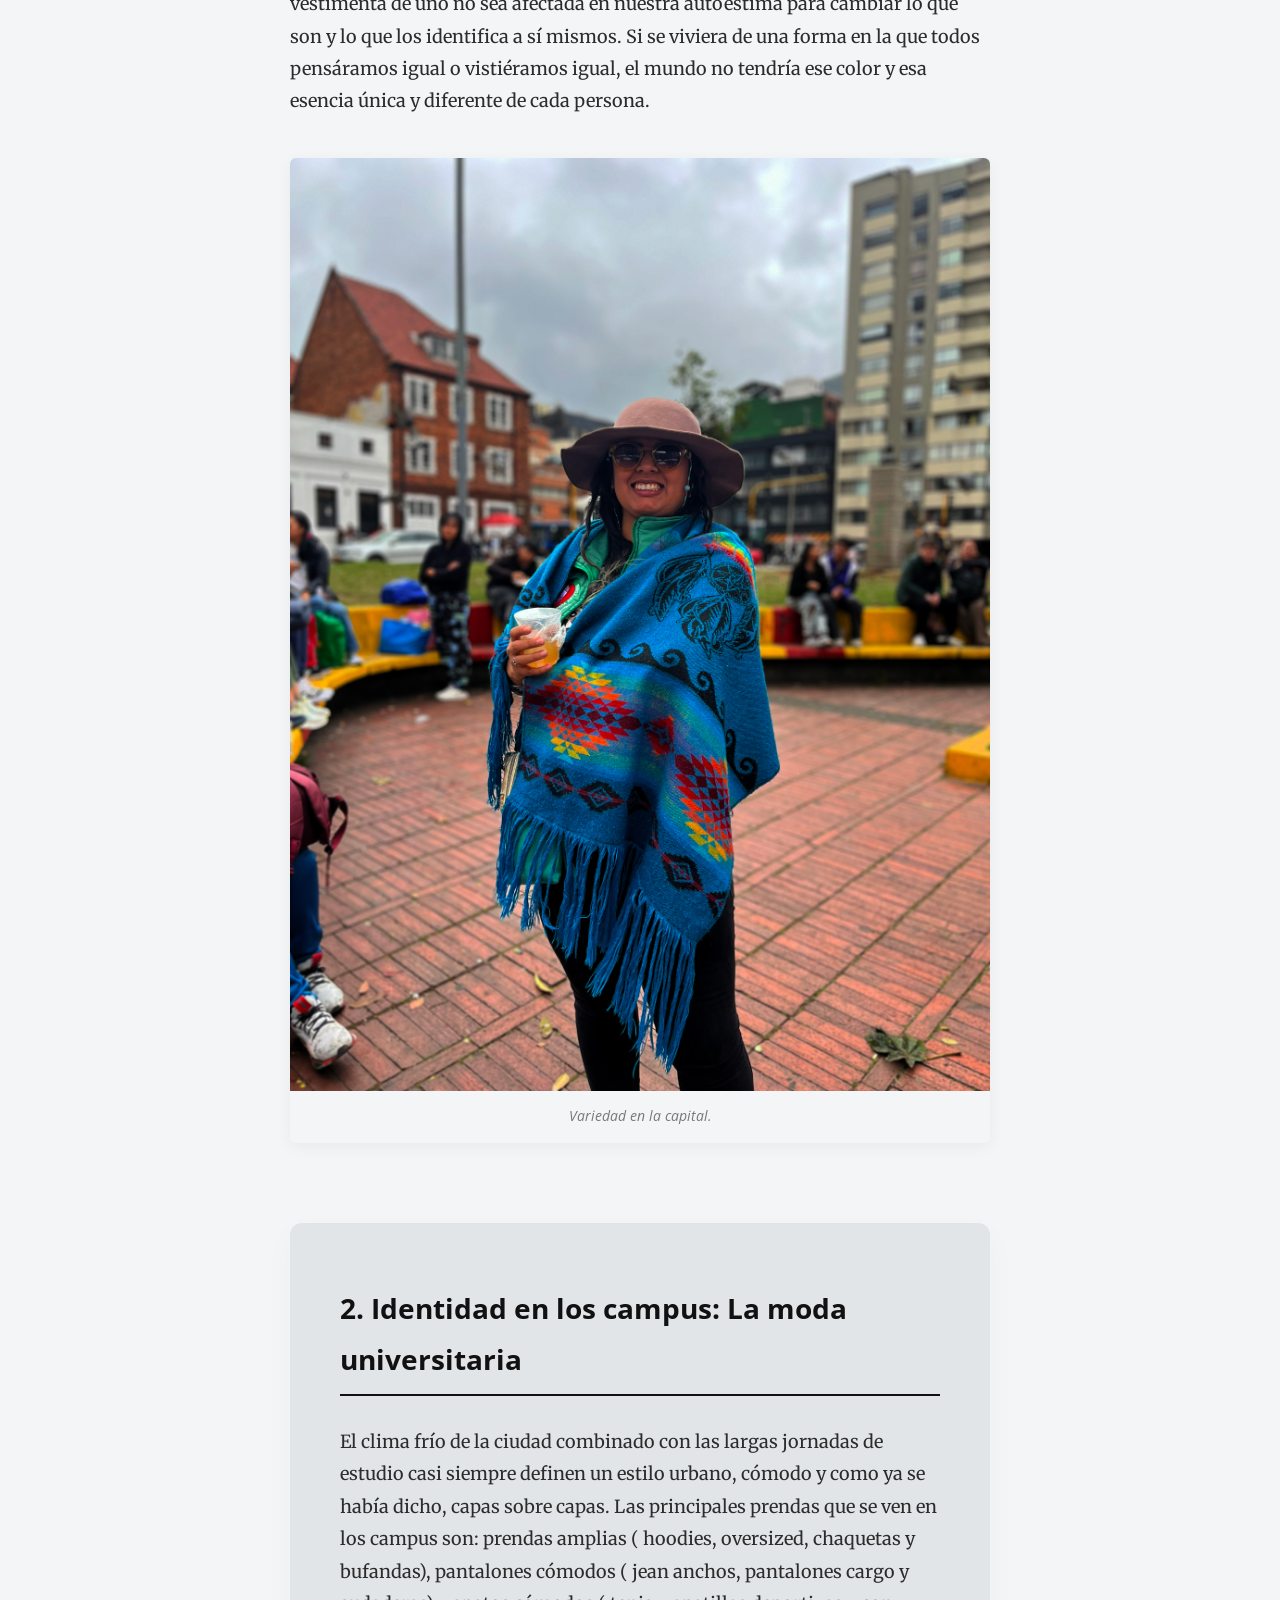
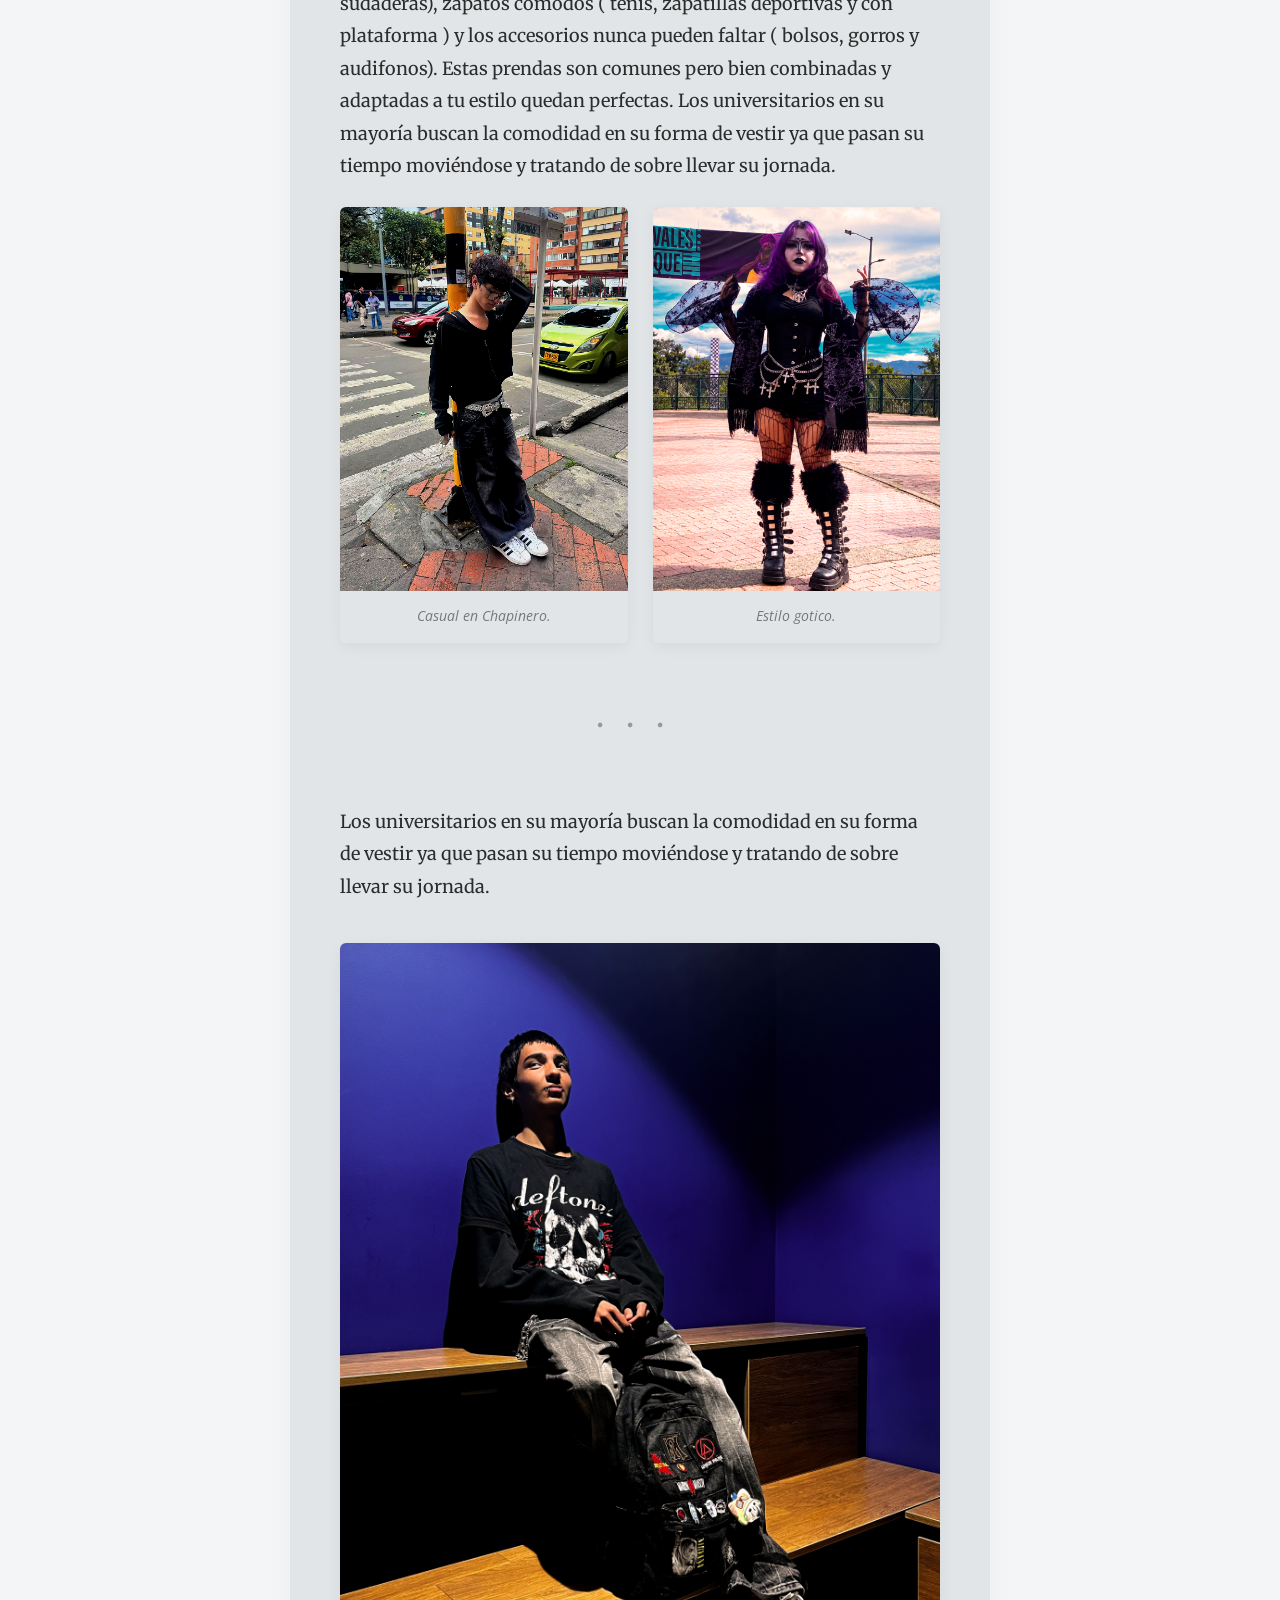
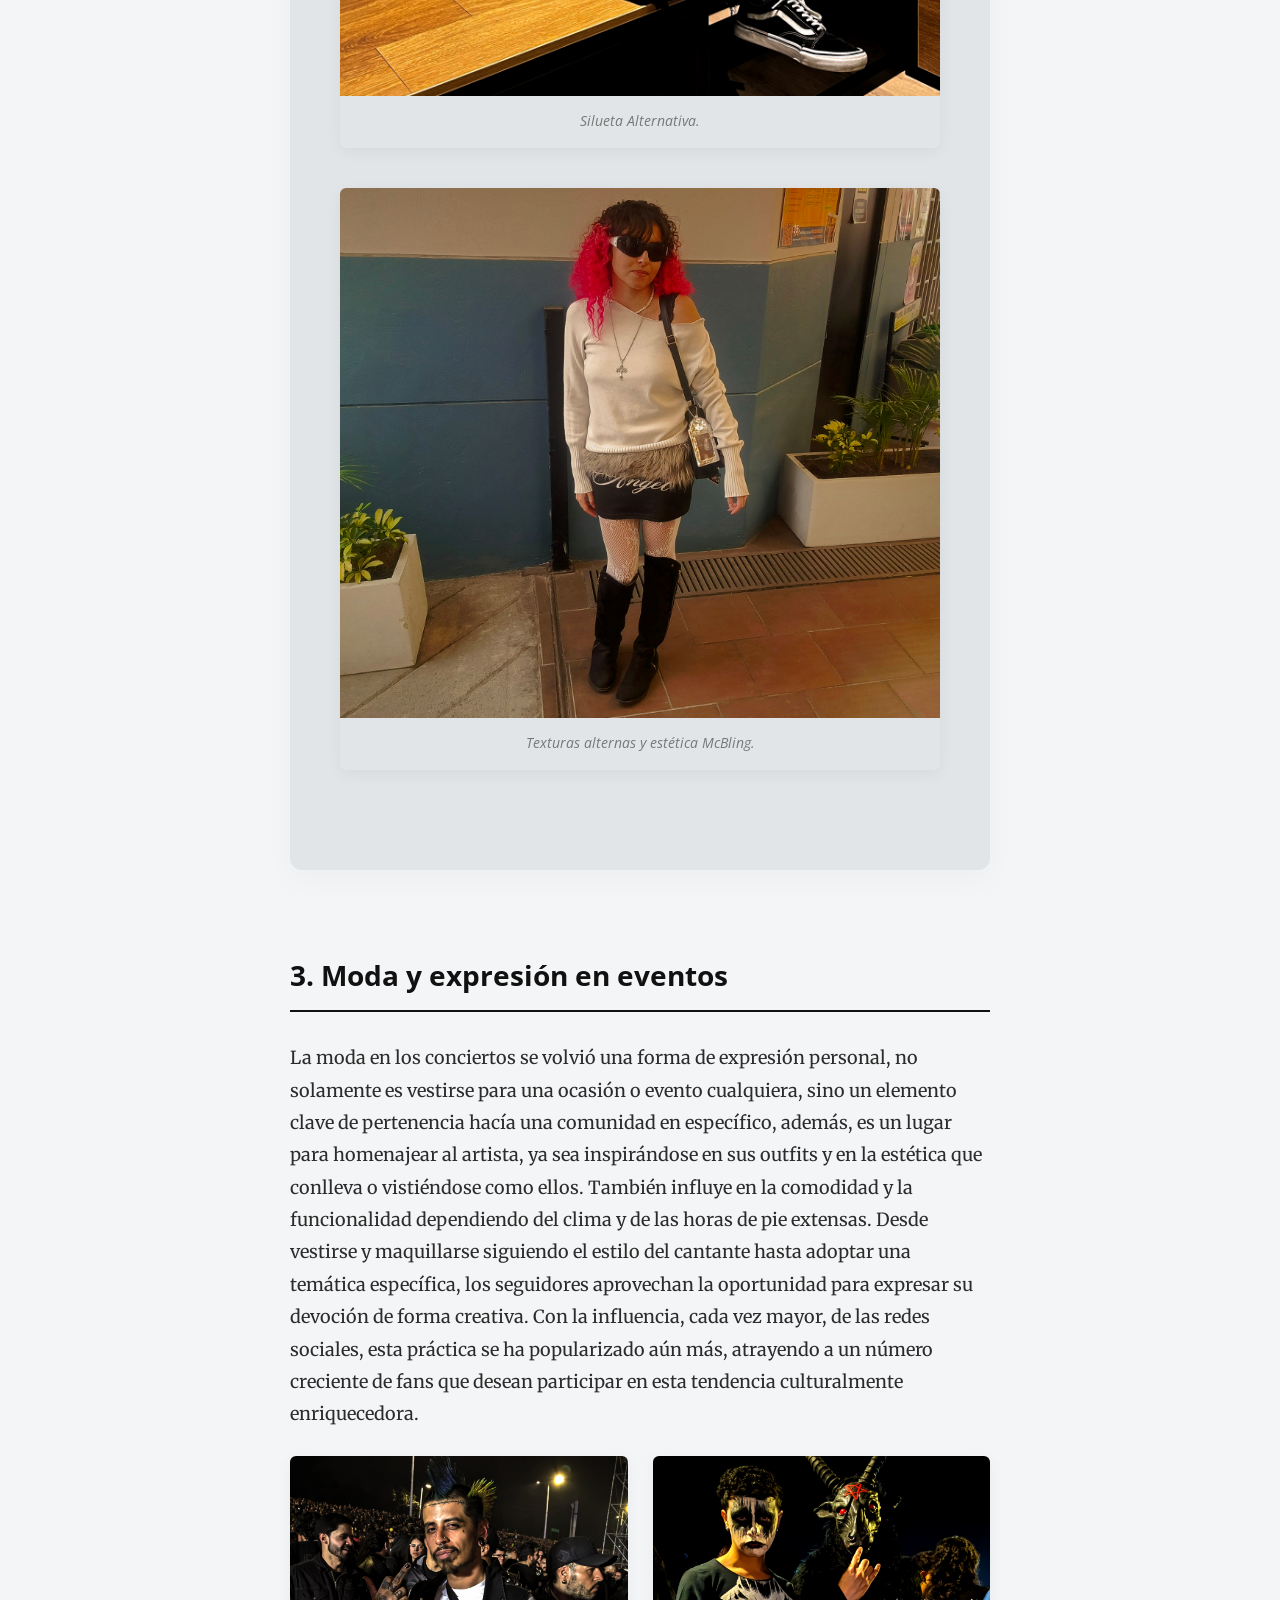
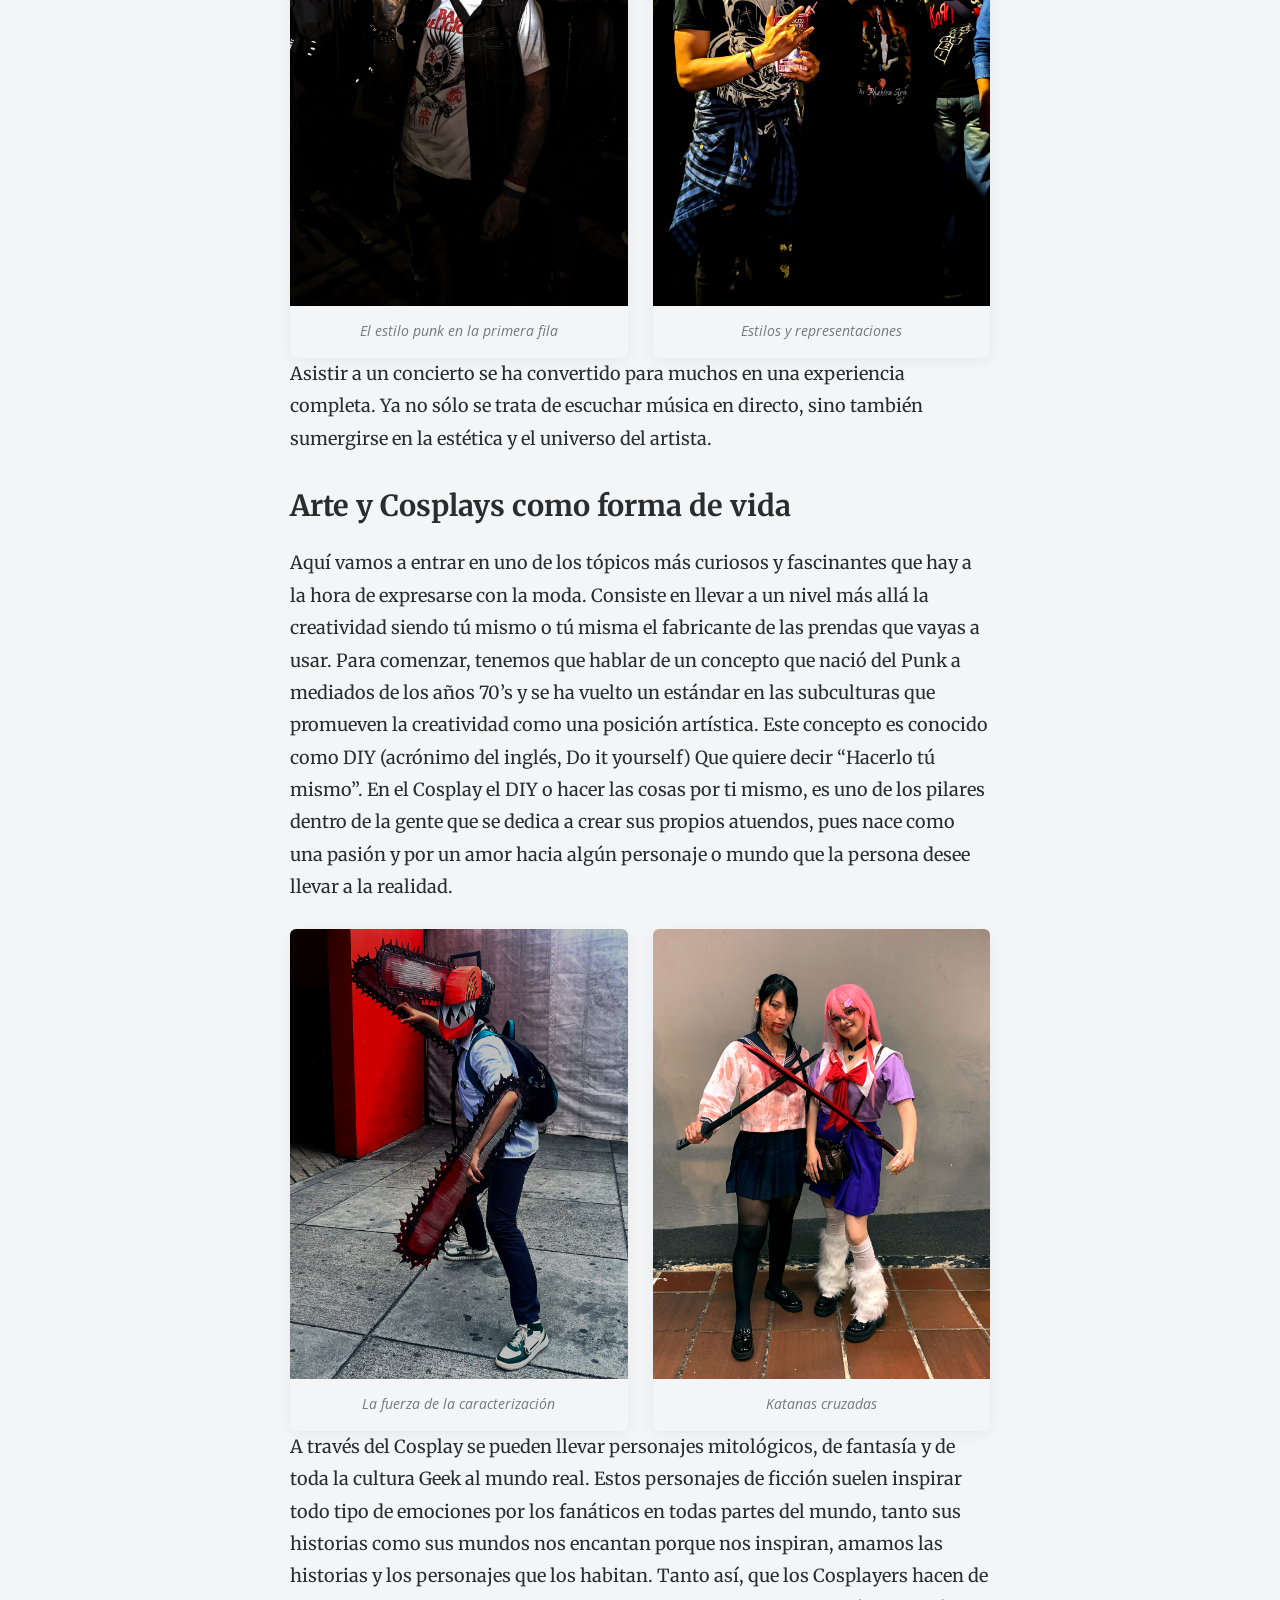
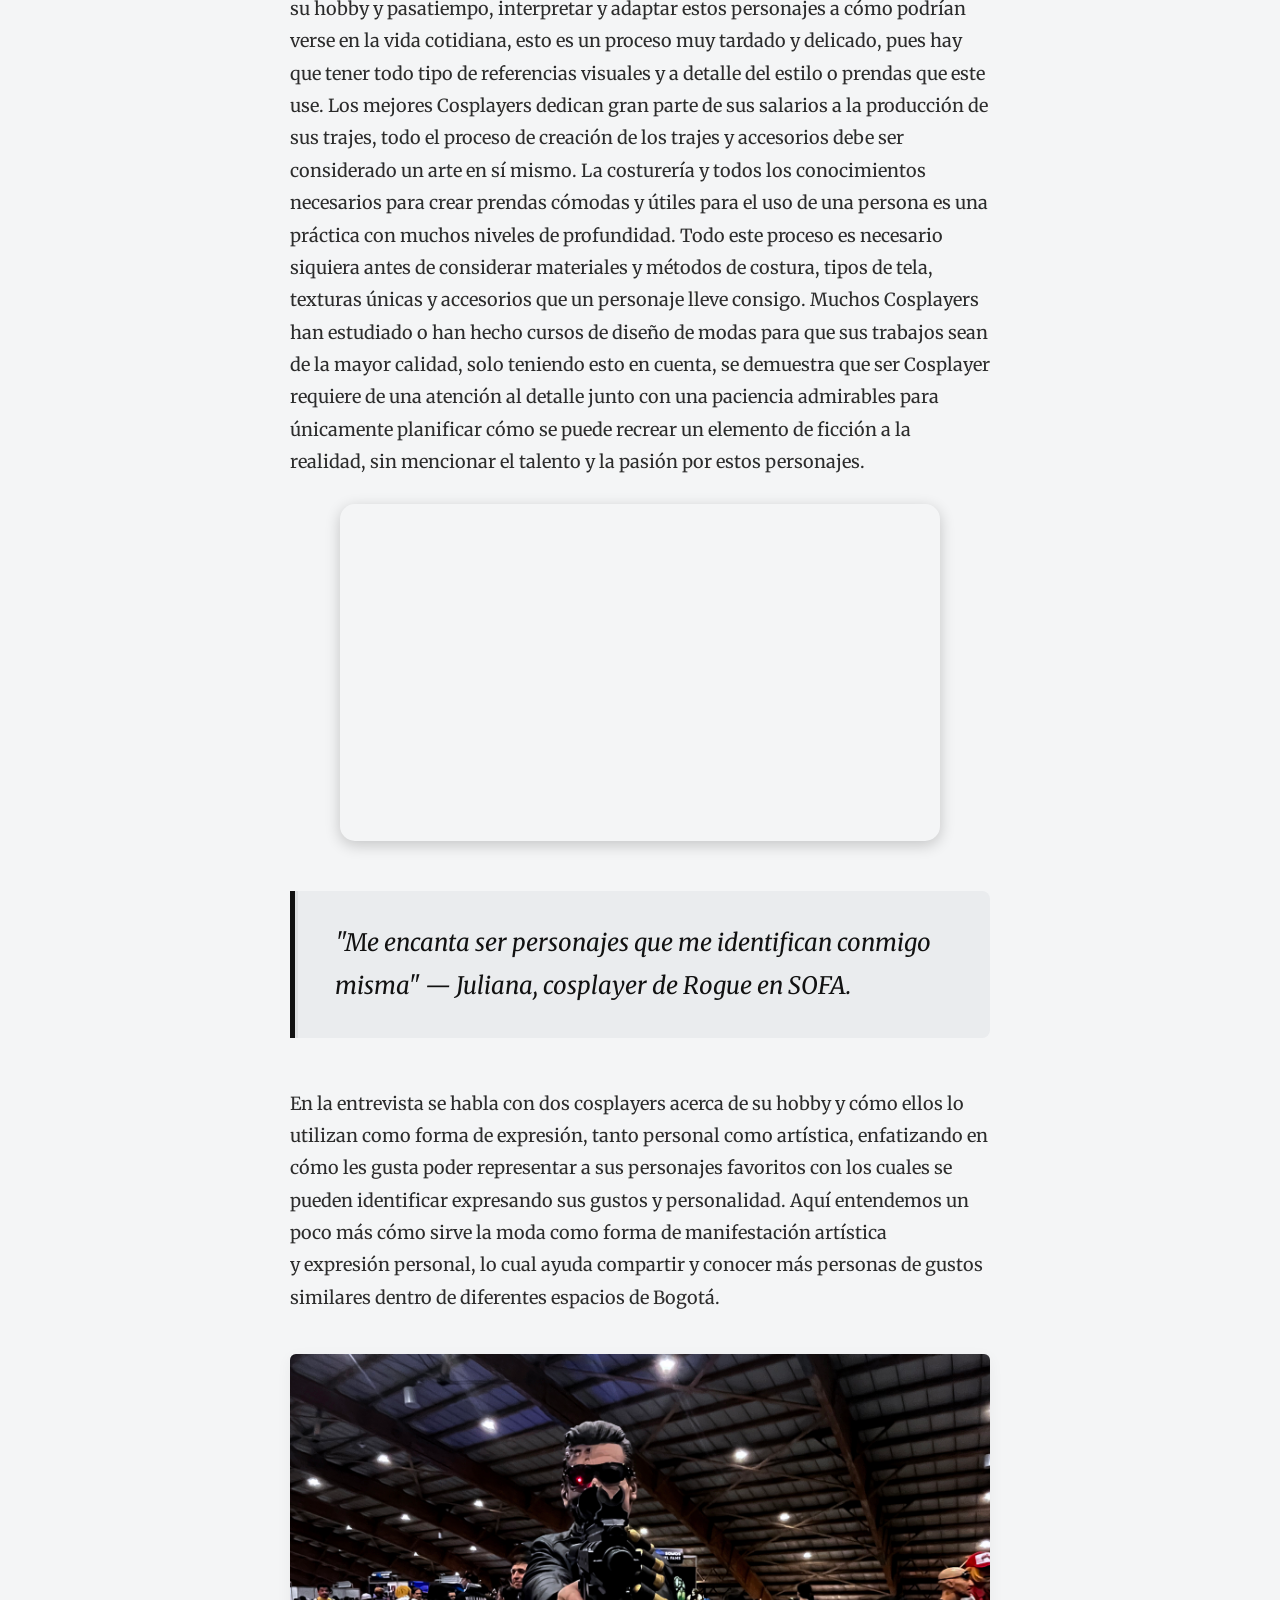
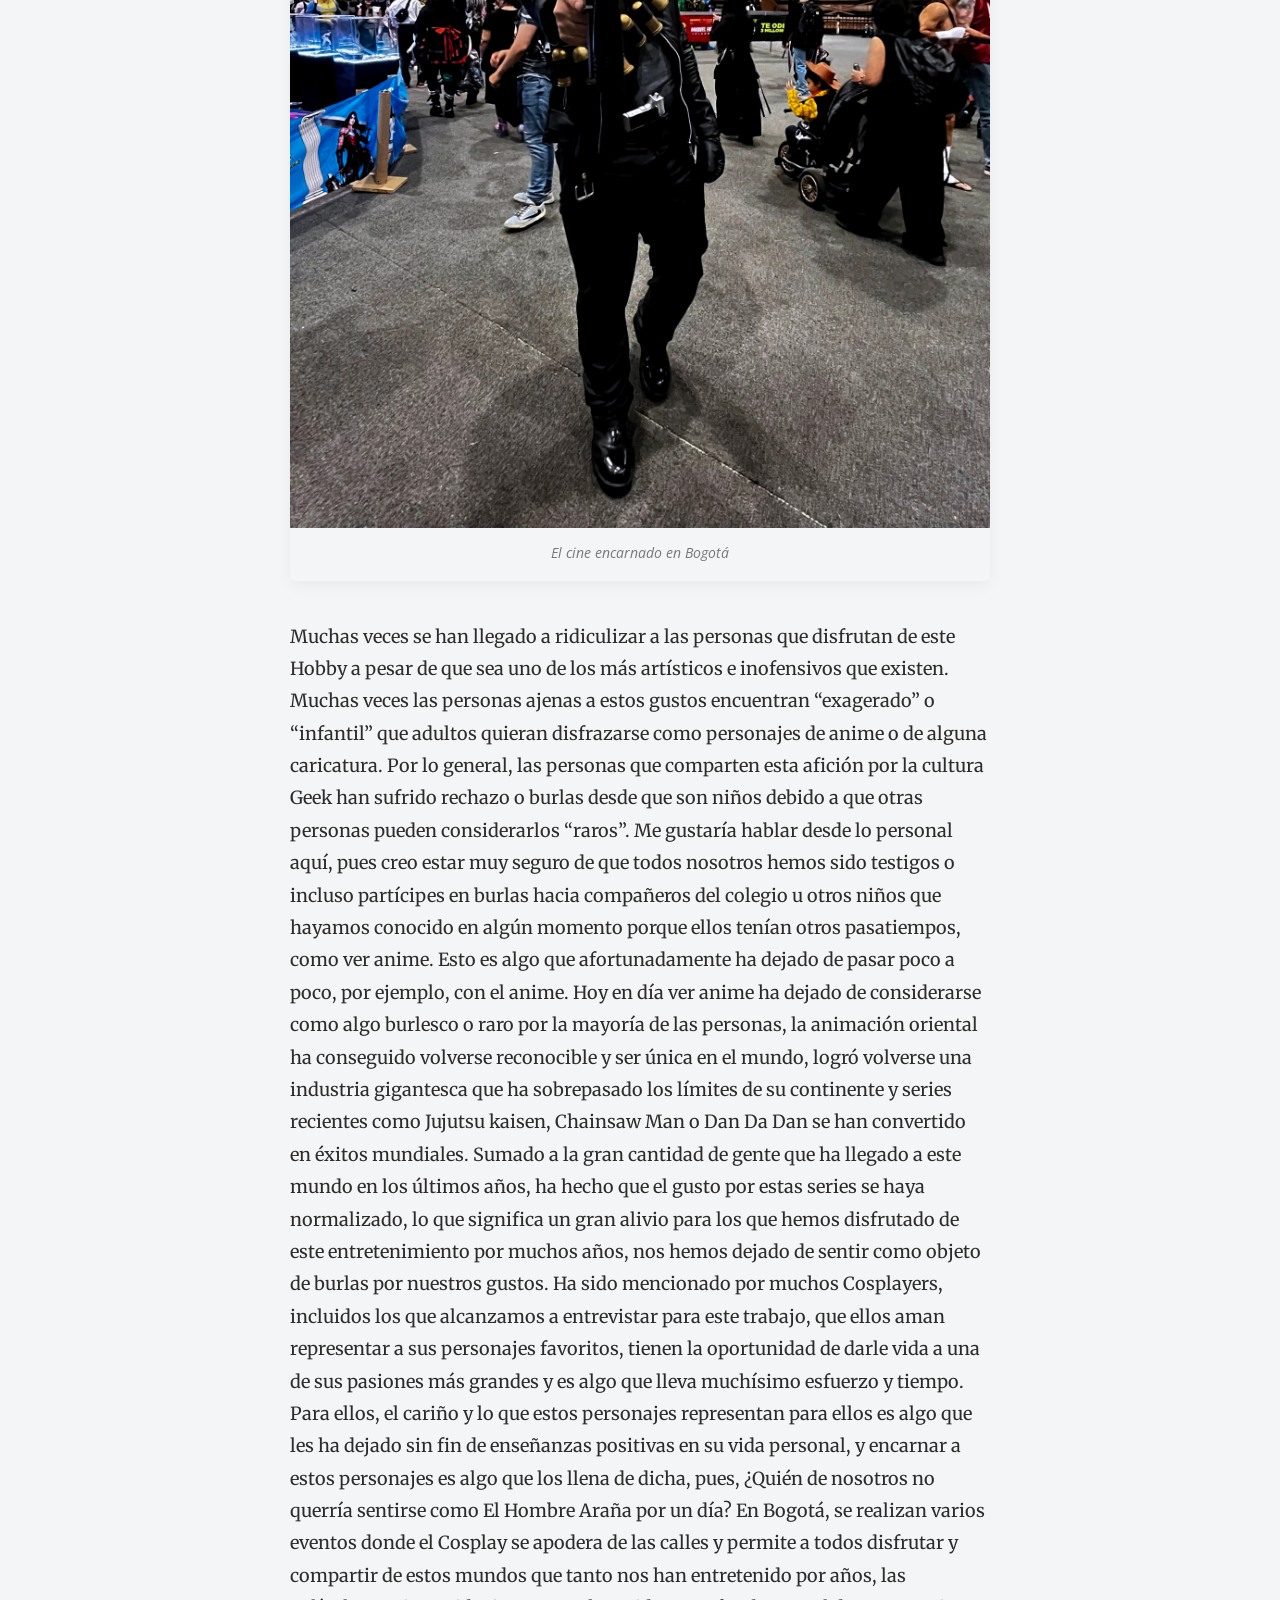
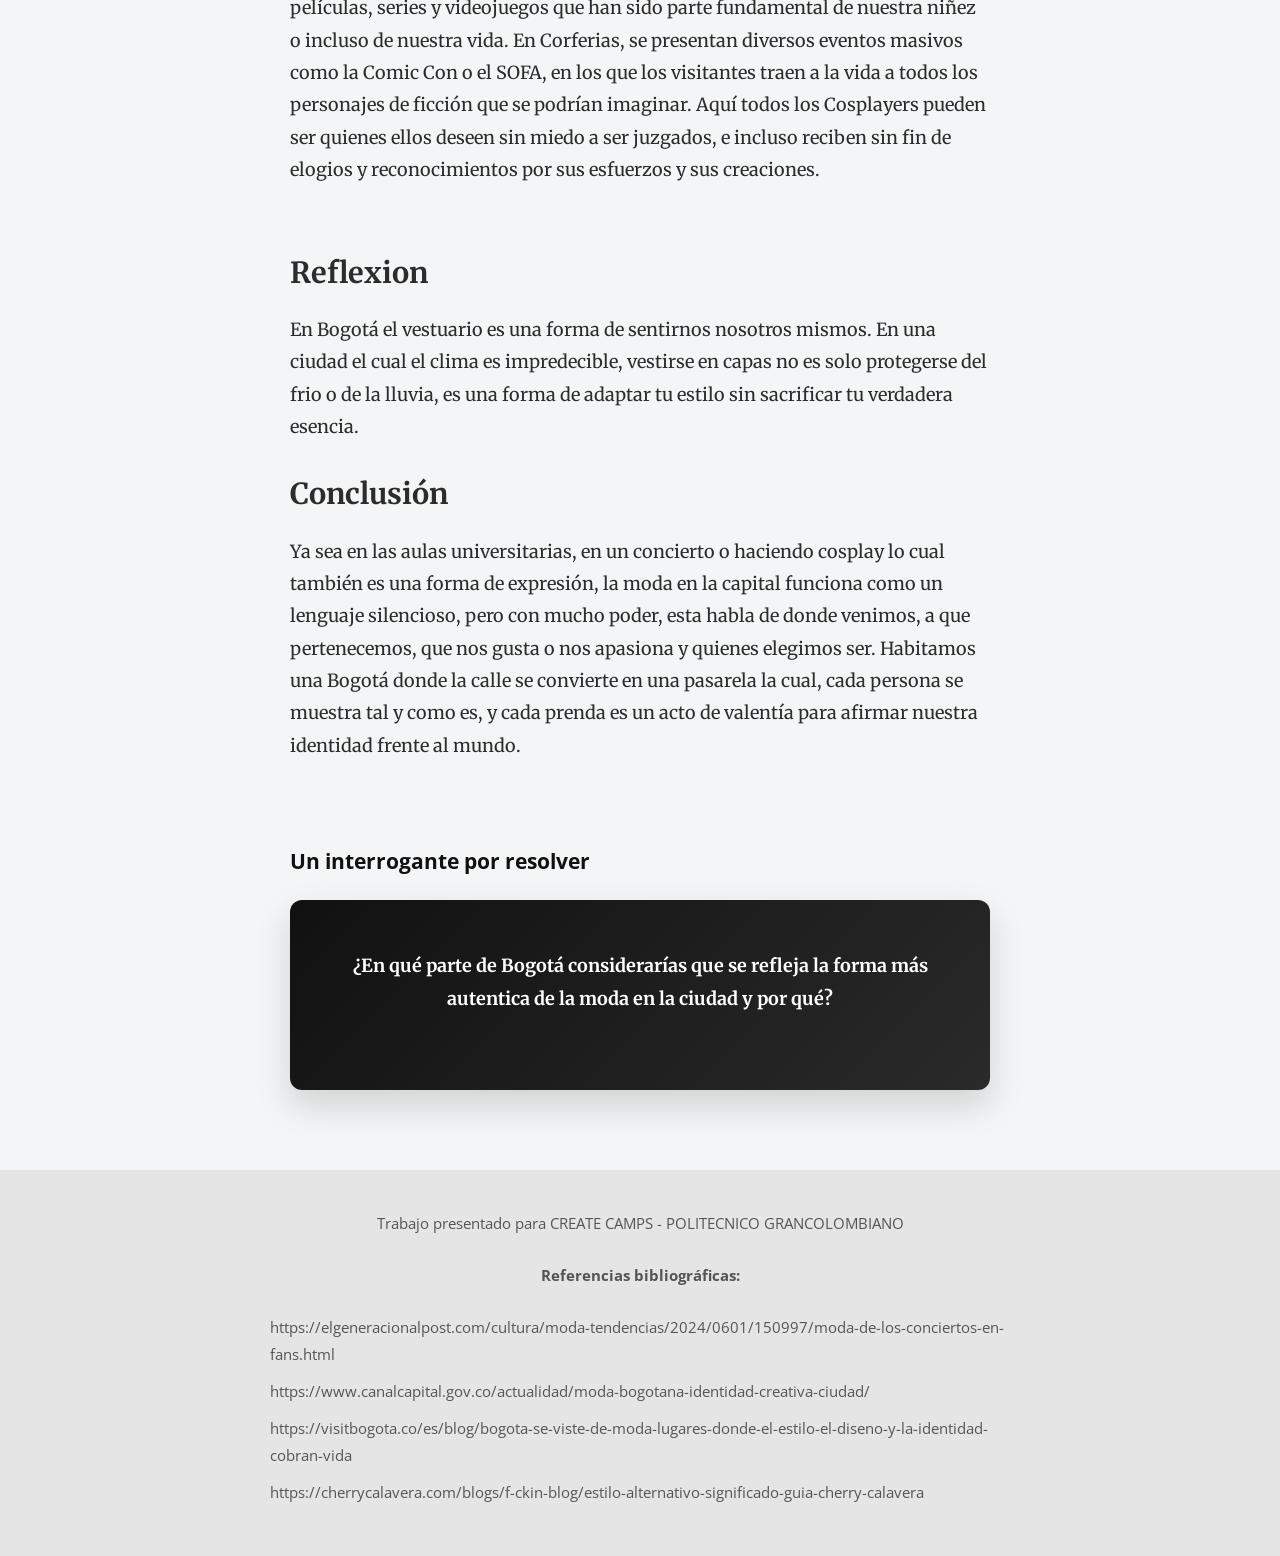
==== commit 4bf4bd8d: "Update index.html" ====
--- a/index.html
+++ b/index.html
@@ -114,7 +114,7 @@
                 </figure>
                 <figure>
                     <img src="Imagen6.png" class="foto-click" alt="Descripción">
-                    <figcaption>Estilo gotico en Lourdes.</figcaption>
+                    <figcaption>Estilo gotico.</figcaption>
                 </figure>
             </div>
             <div class="separador-editorial"></div>
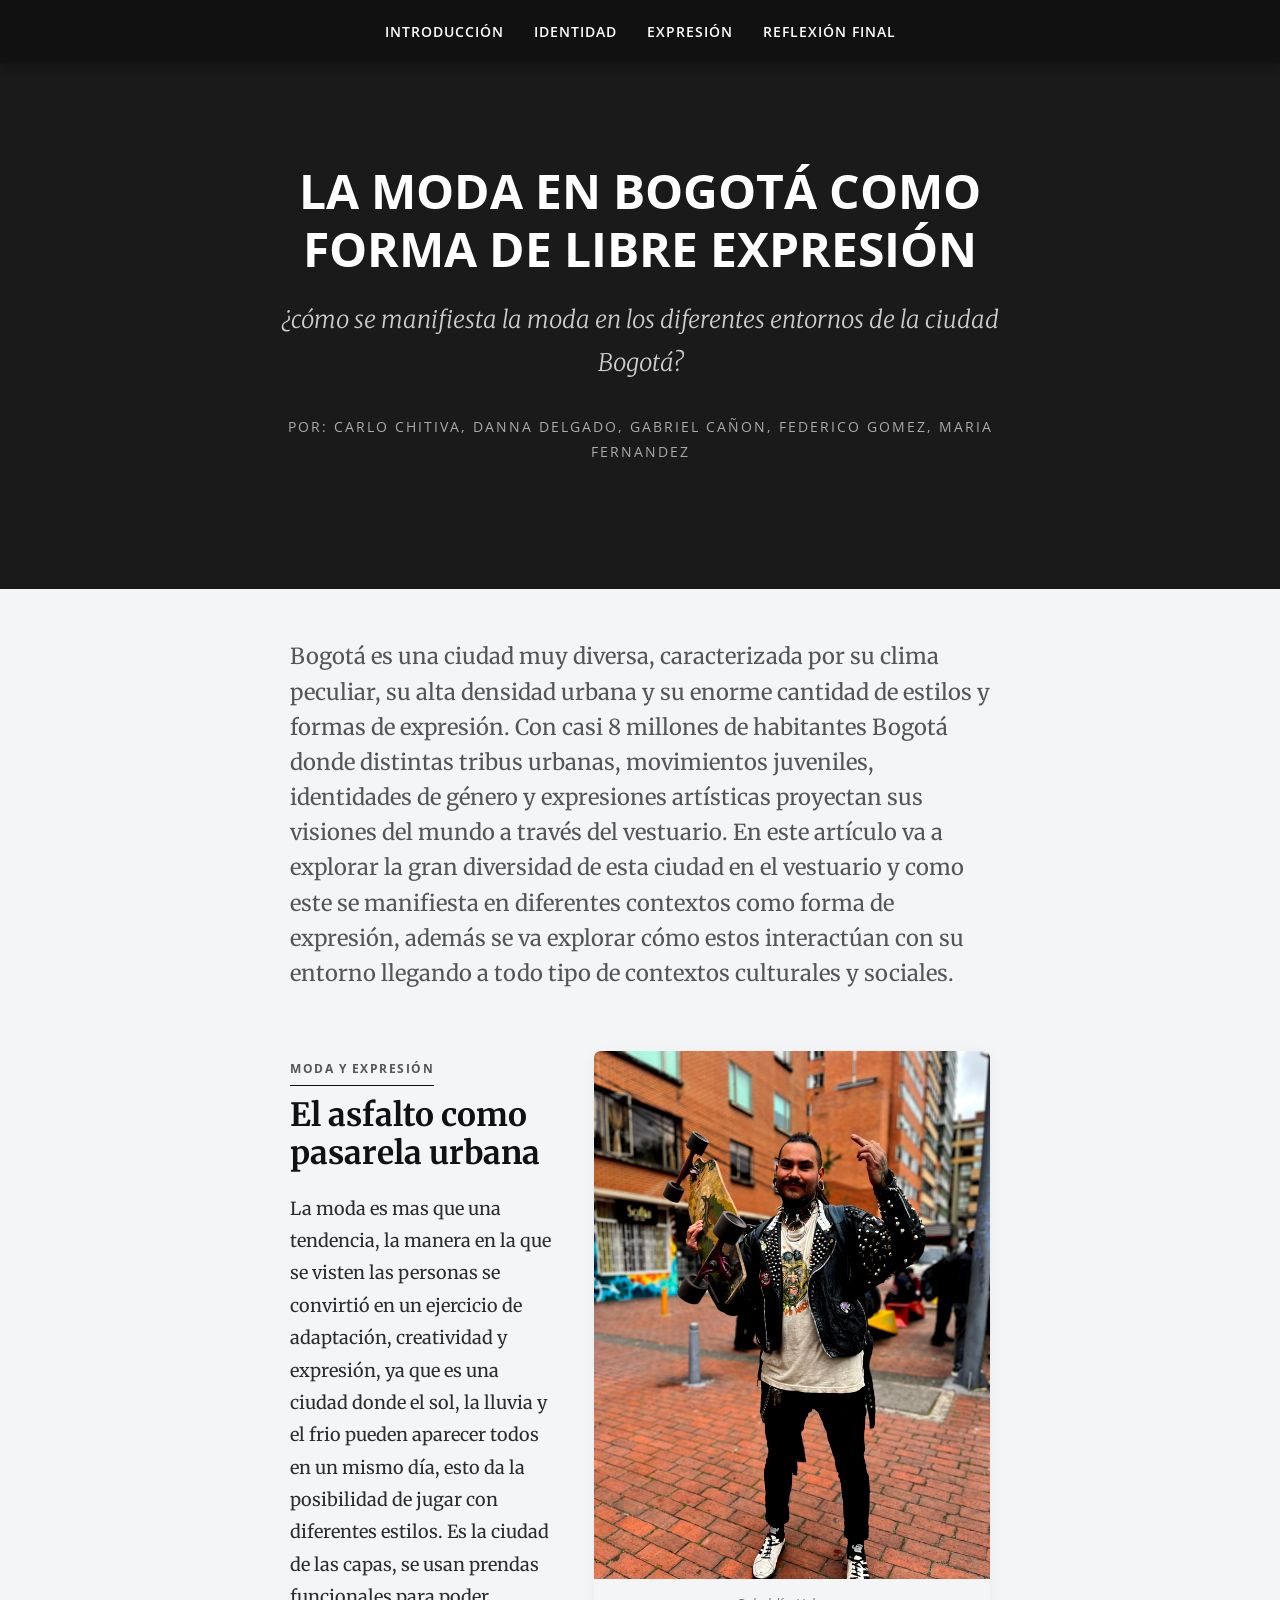
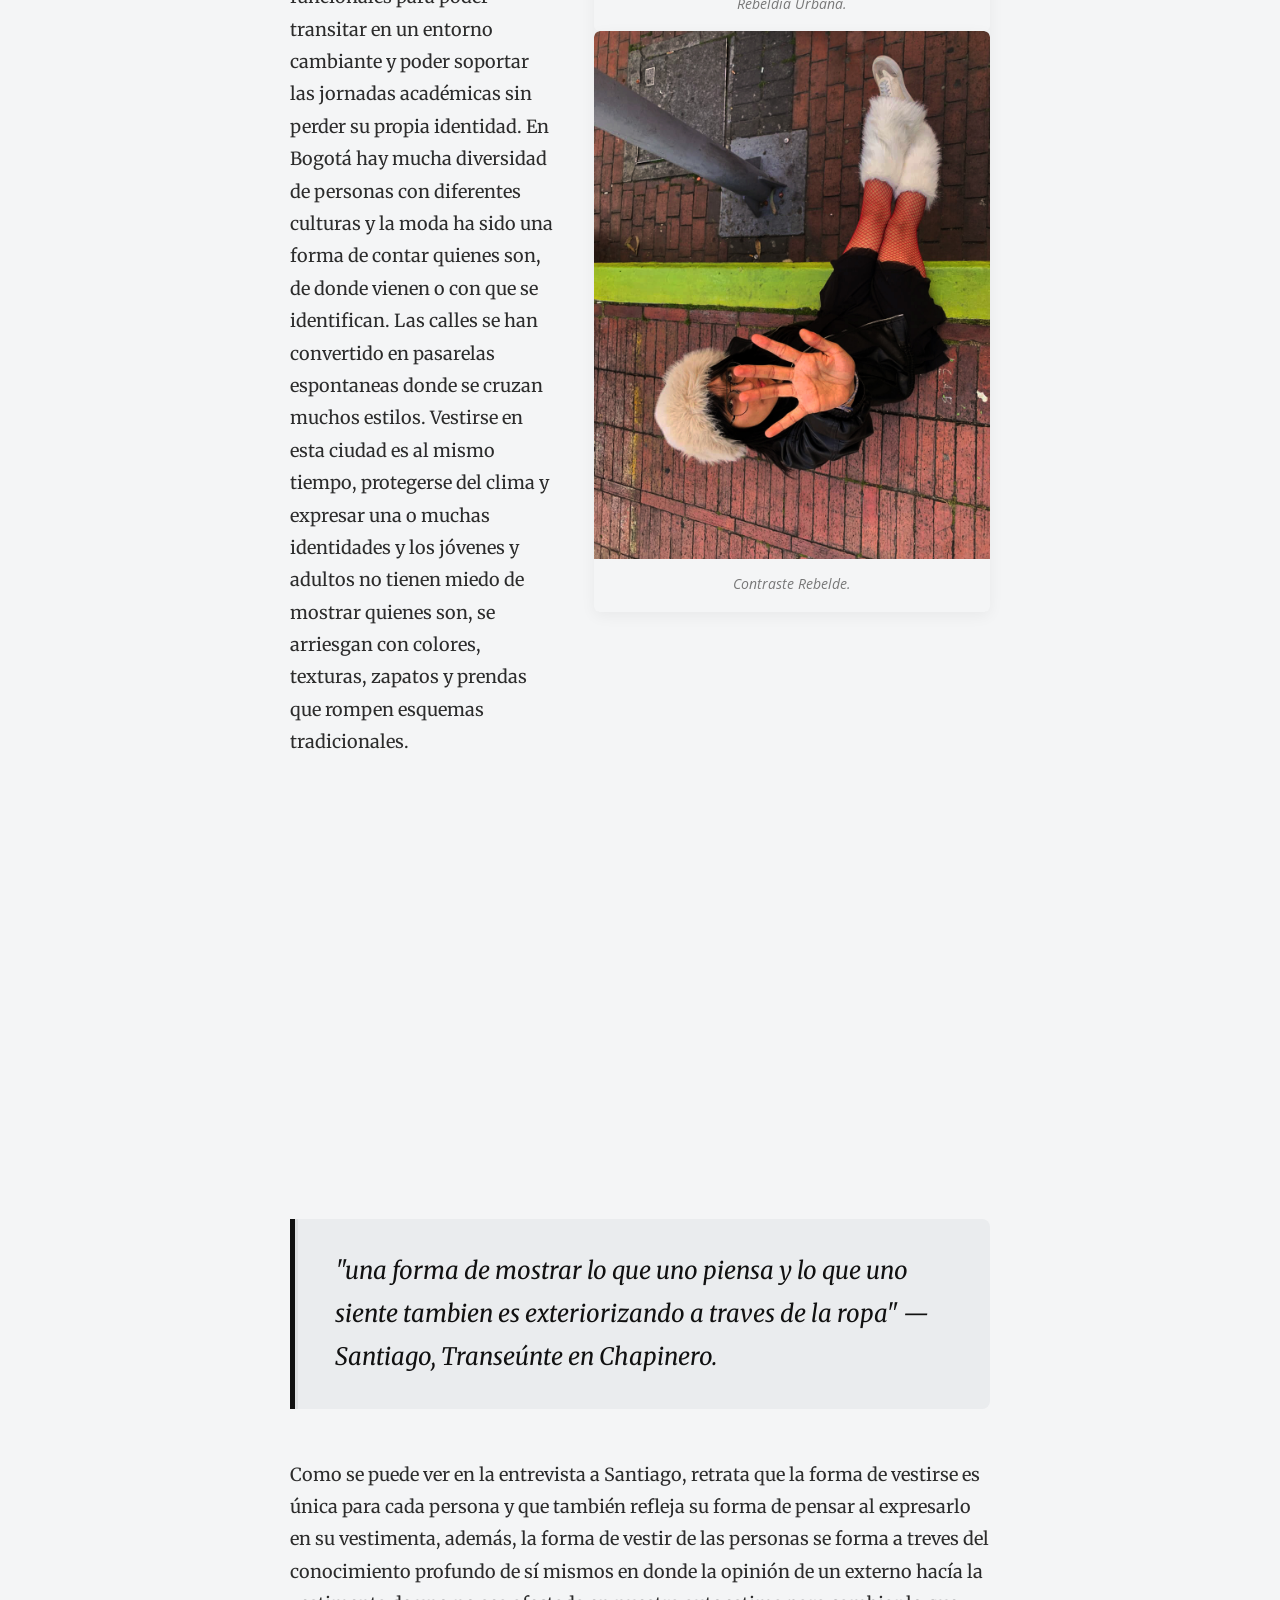
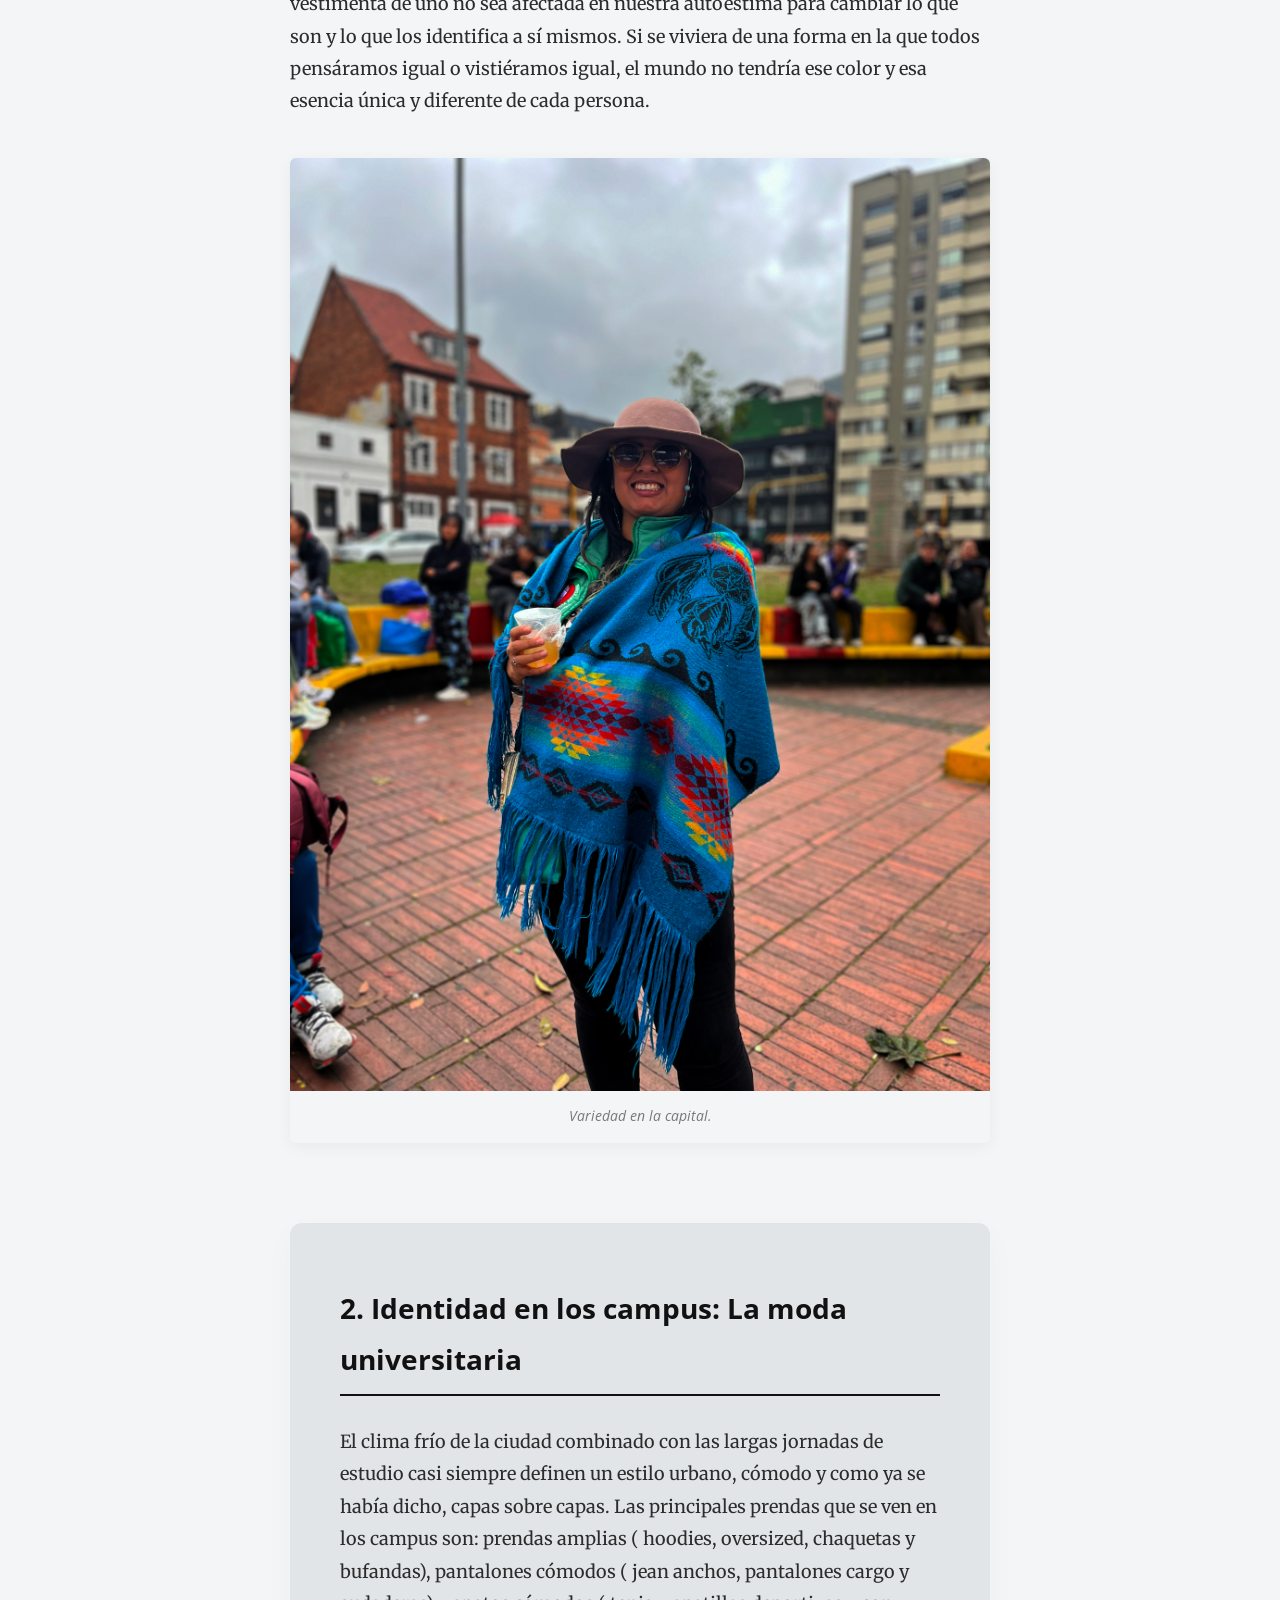
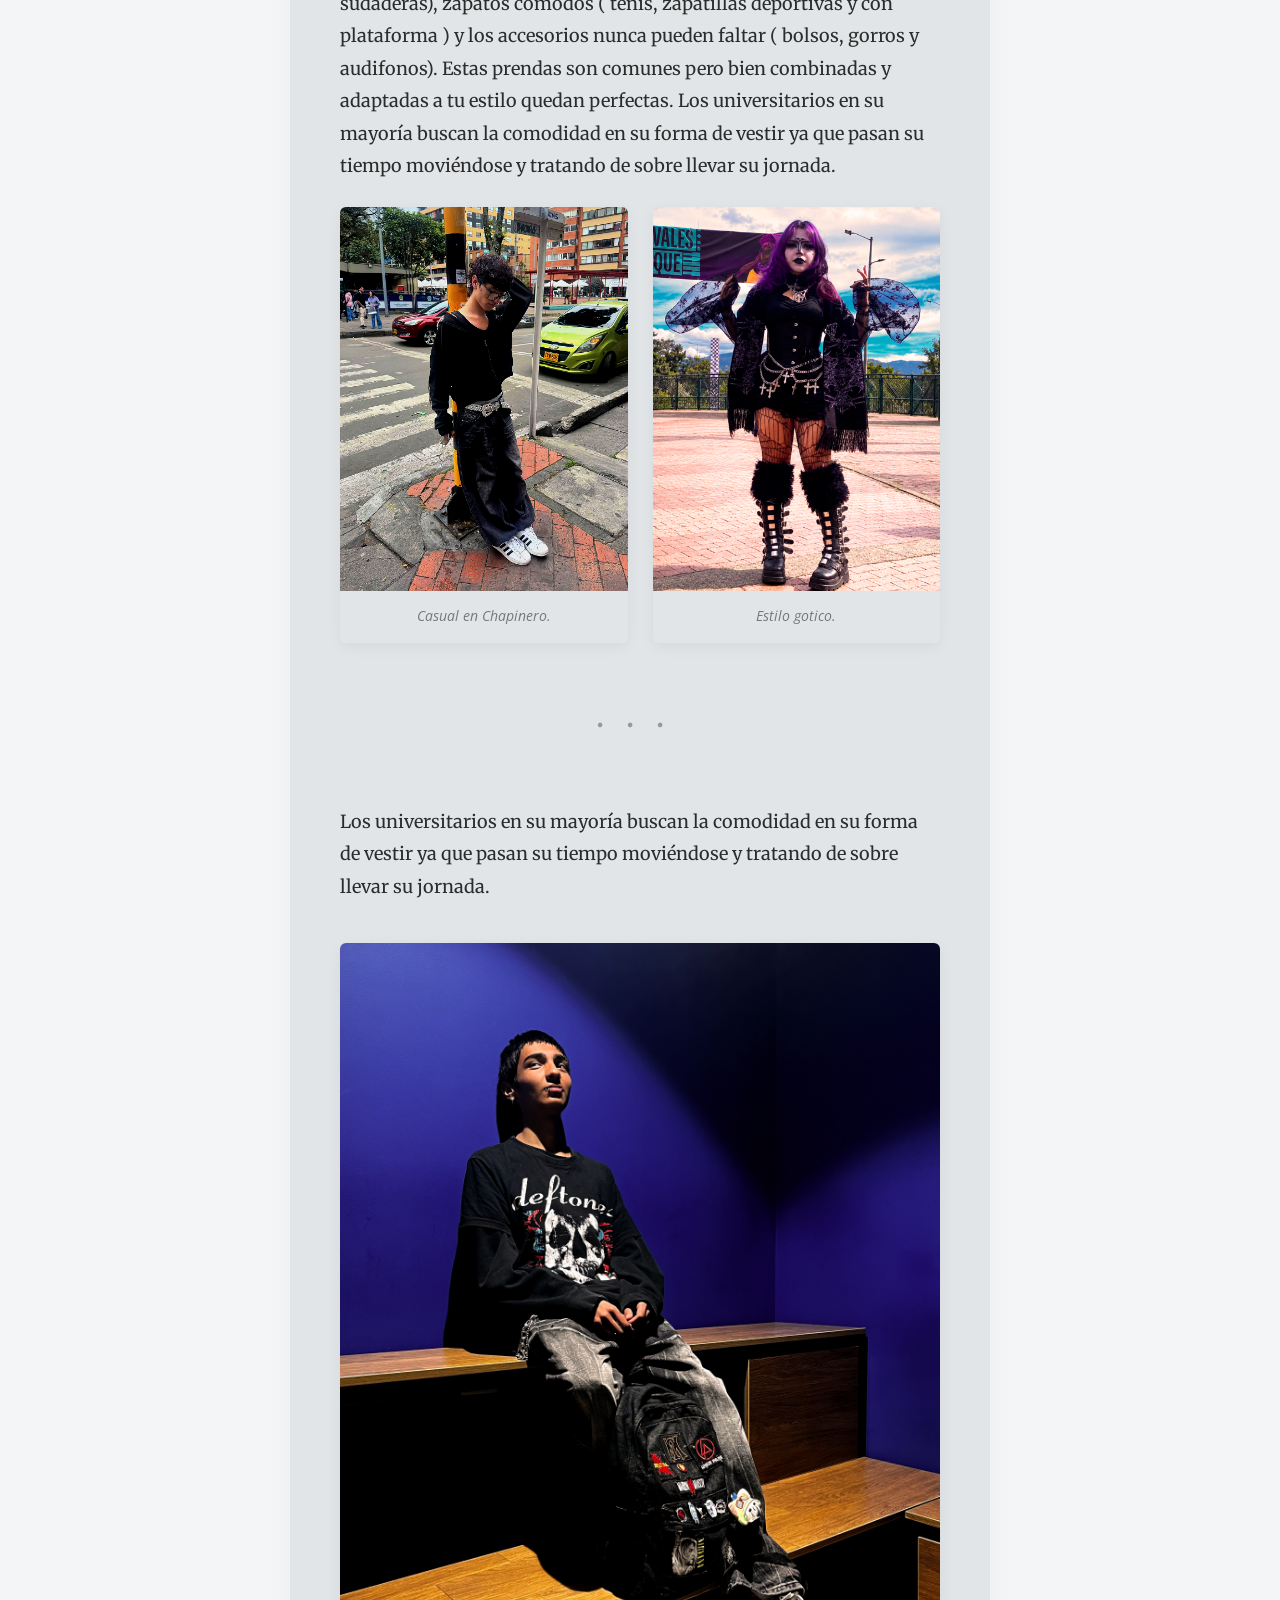
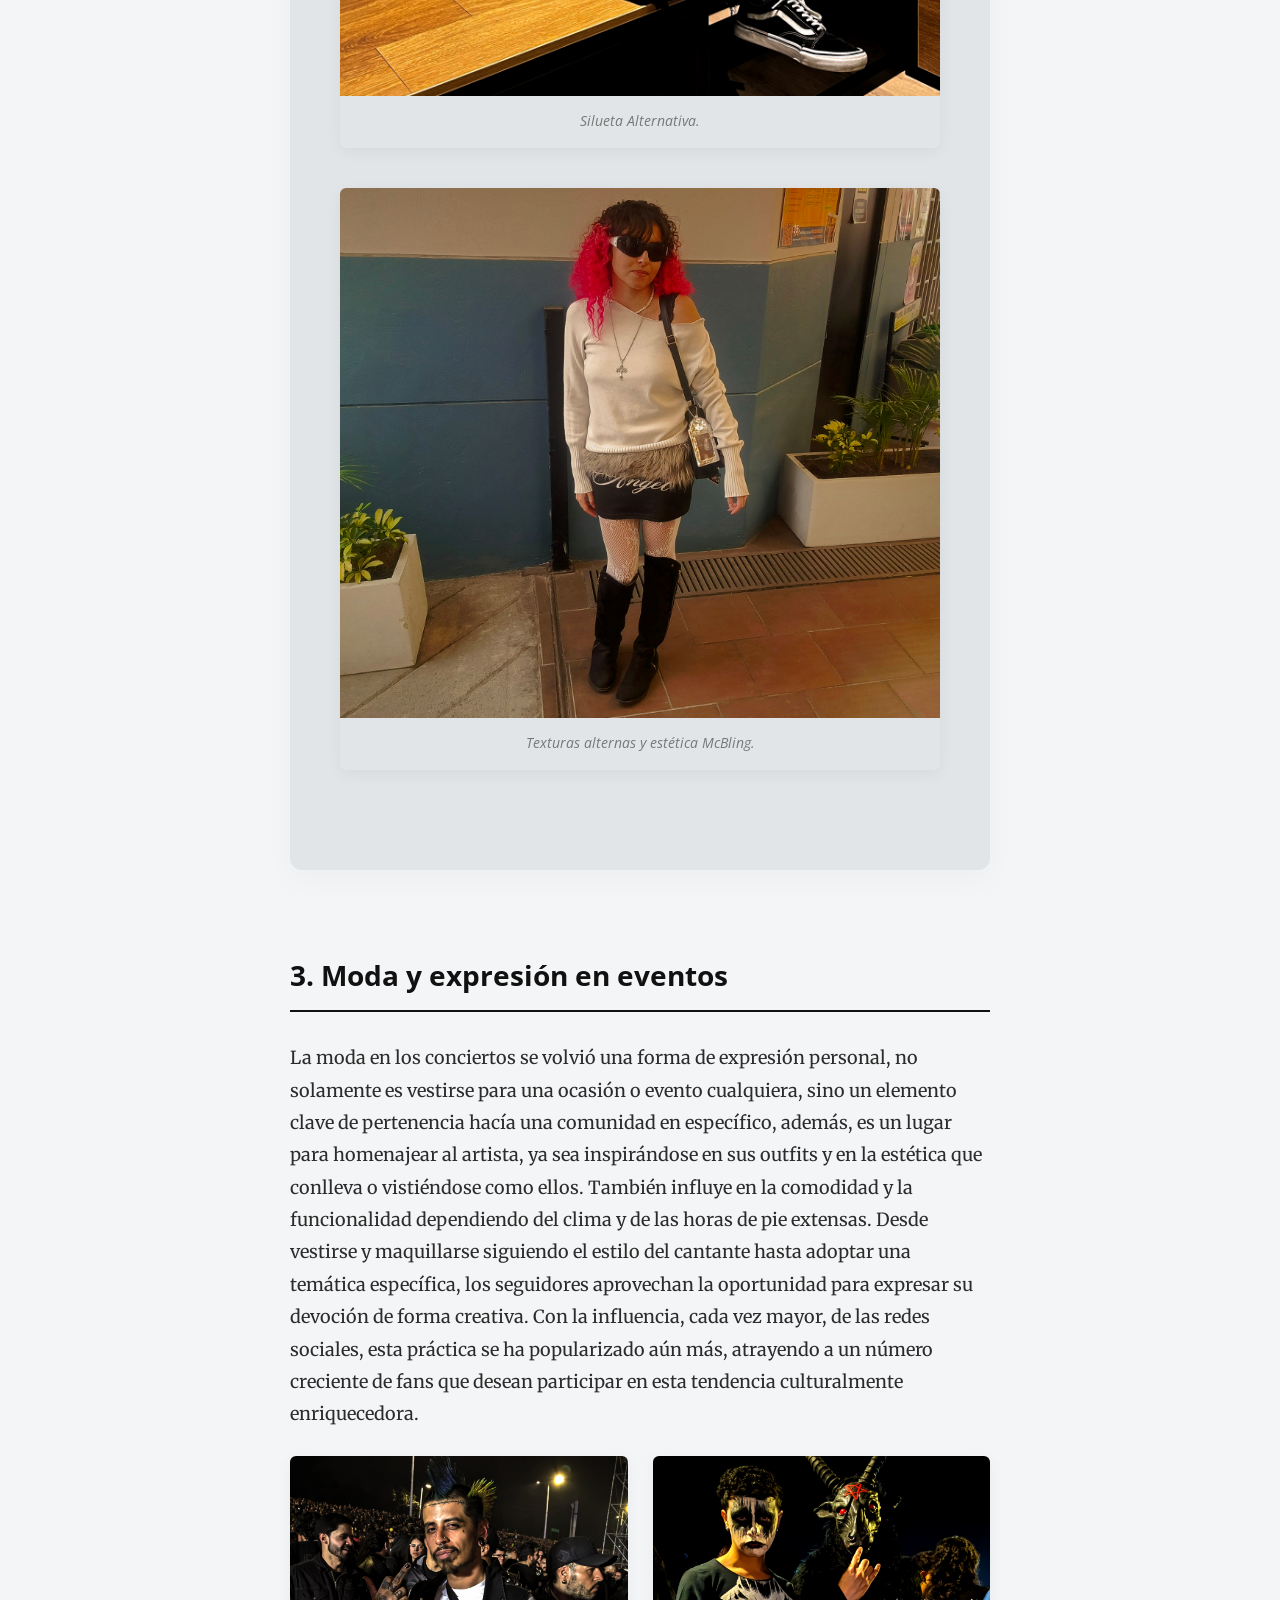
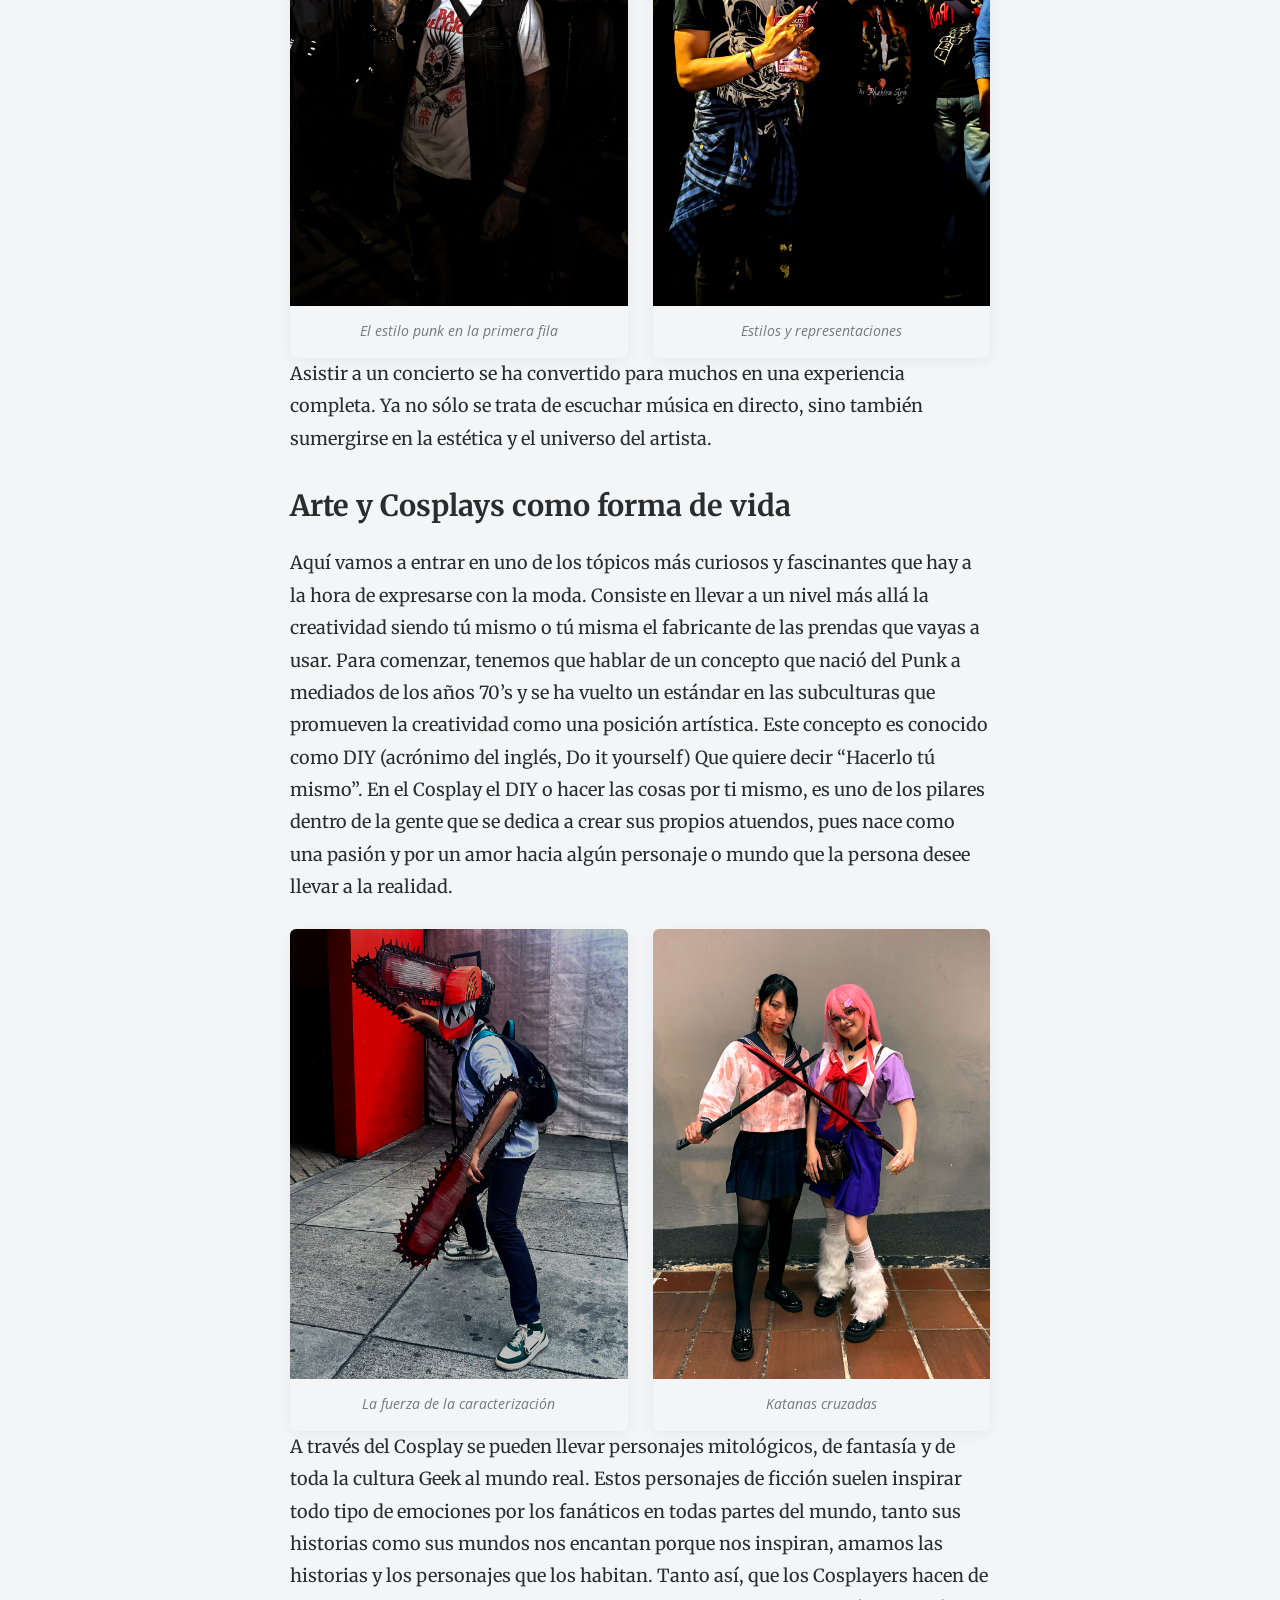
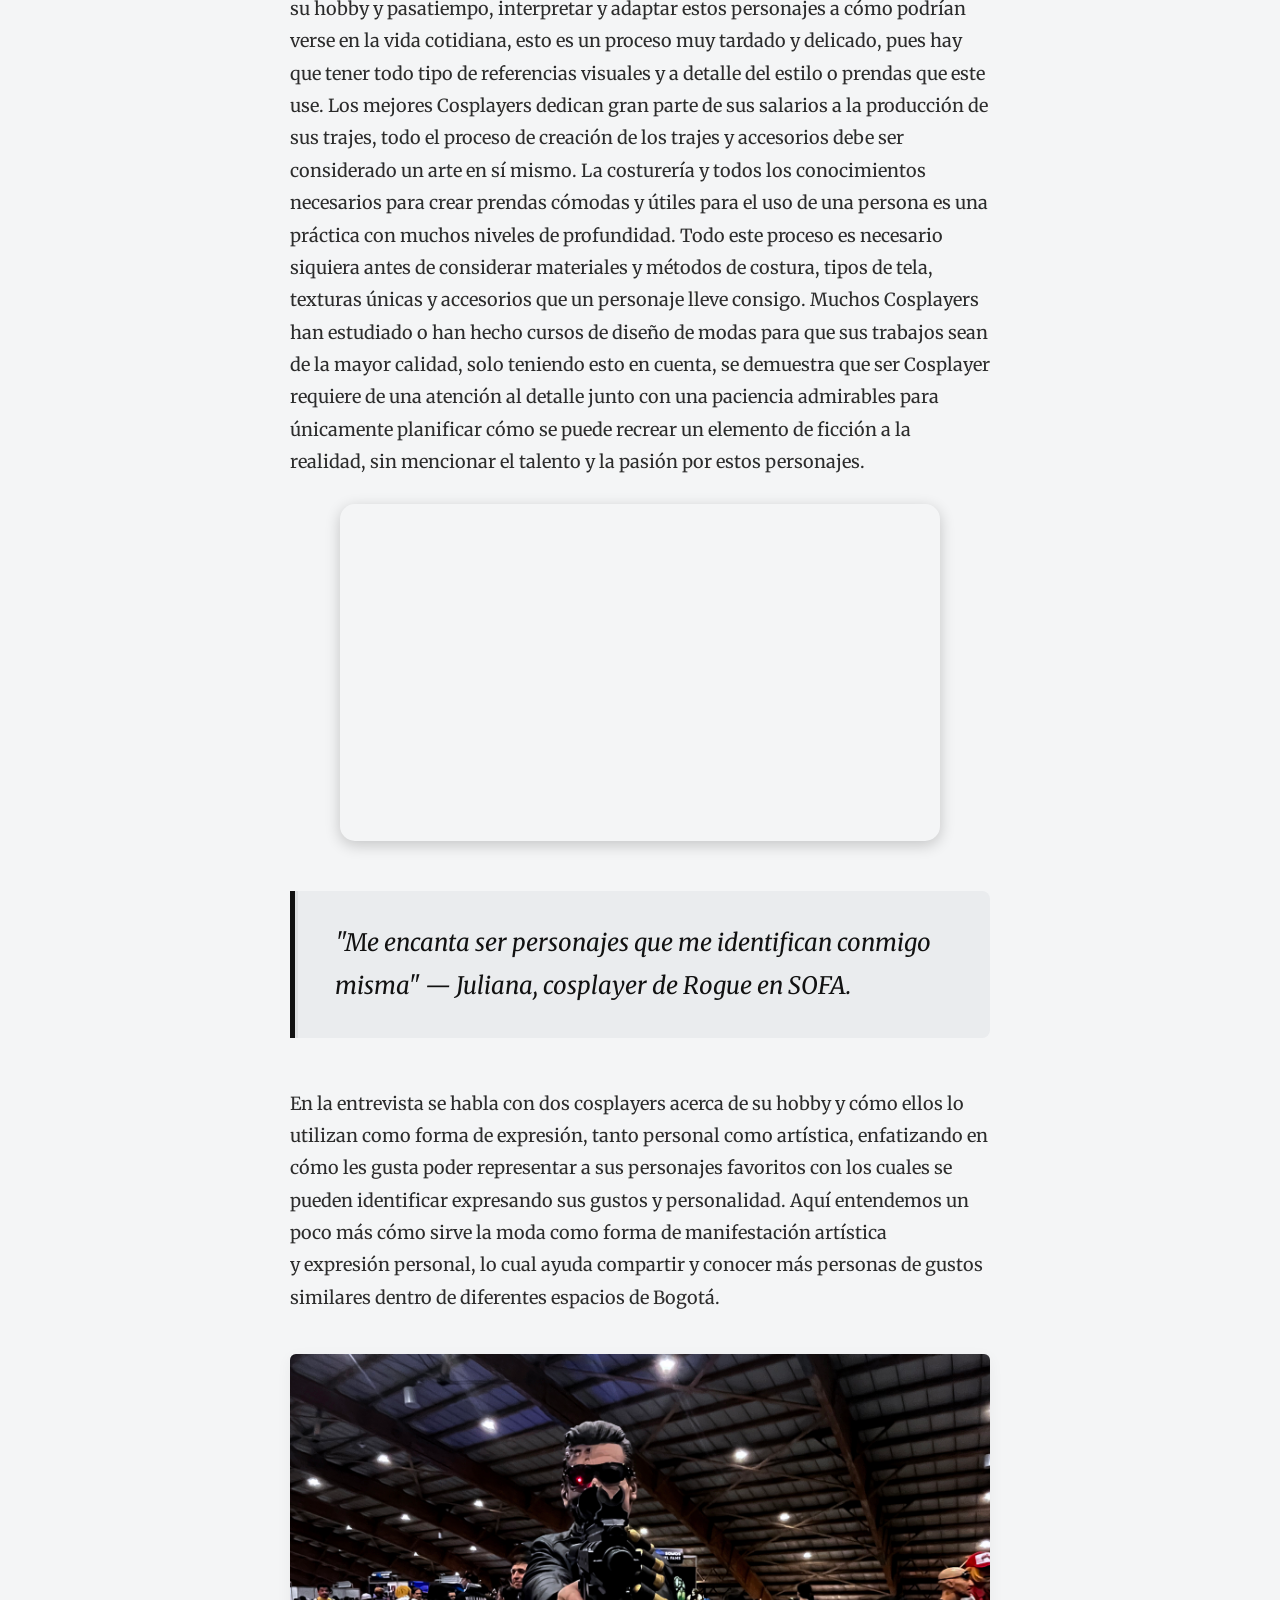
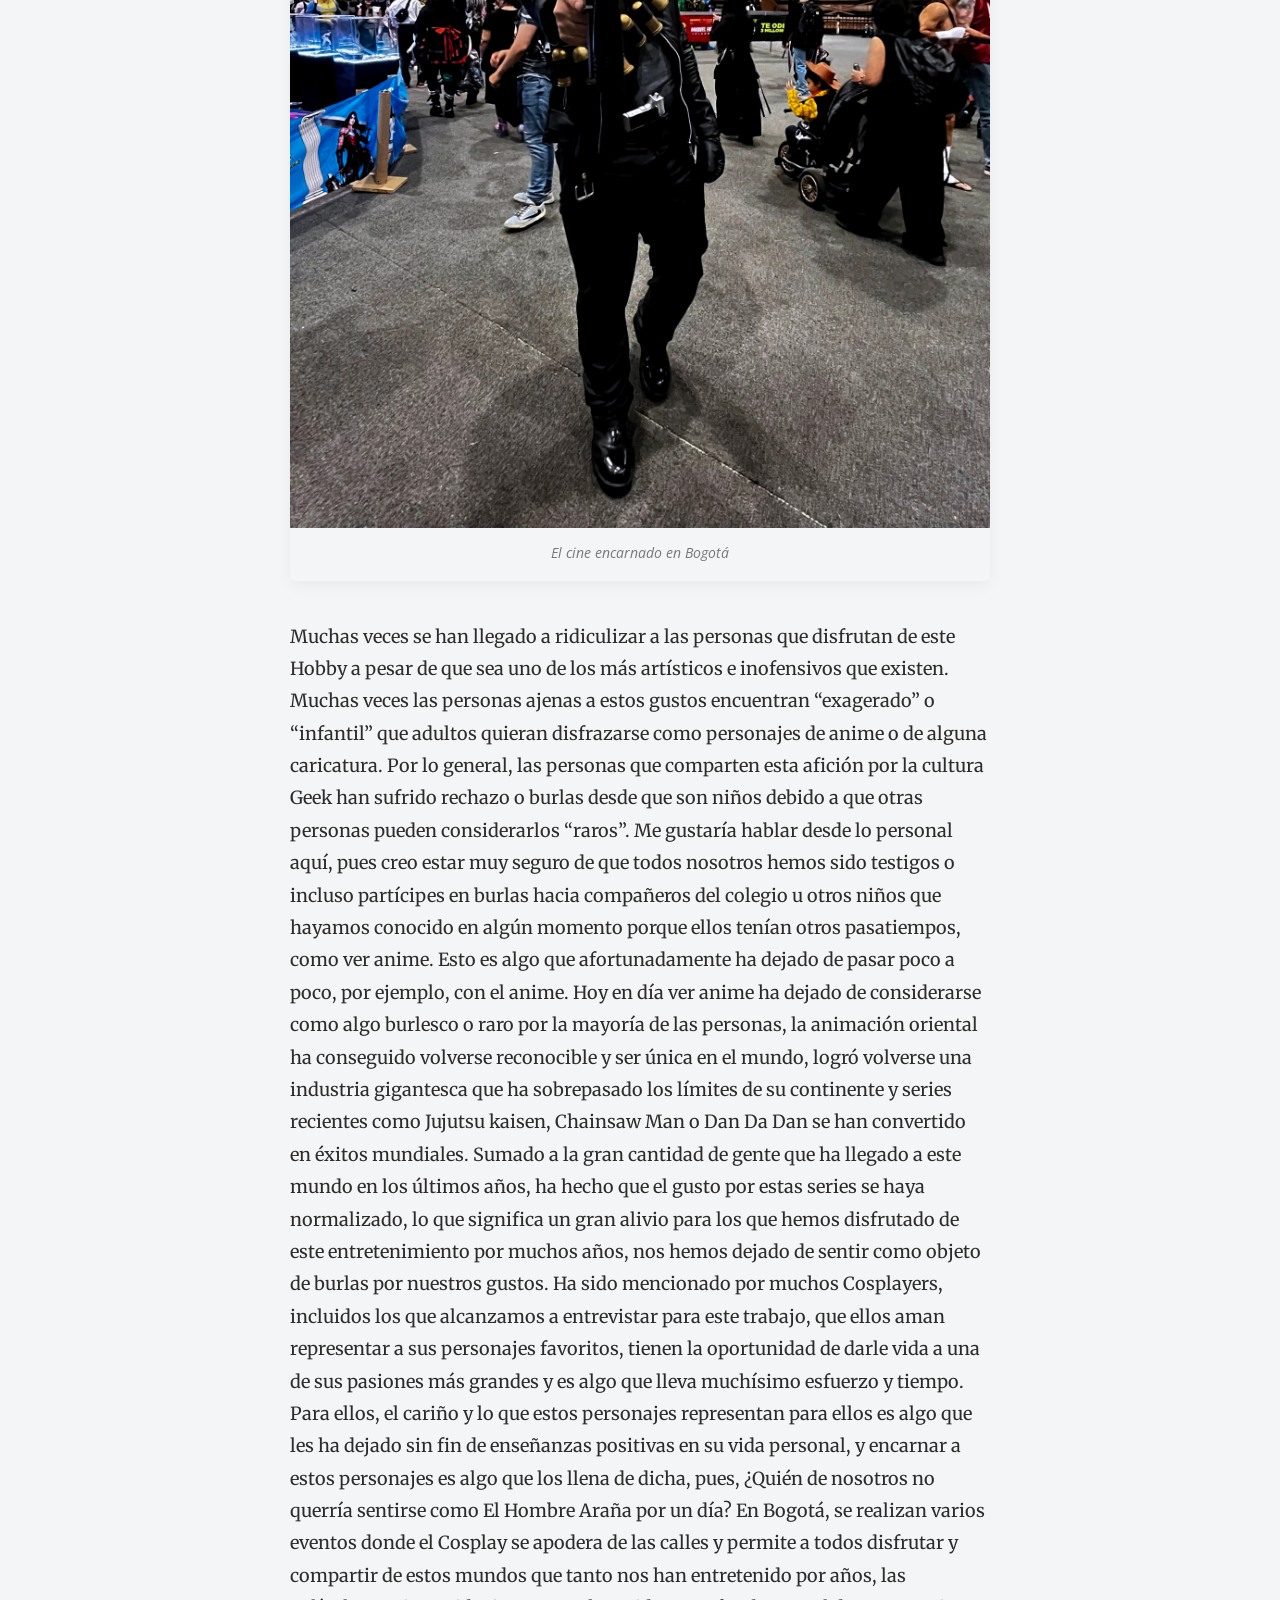
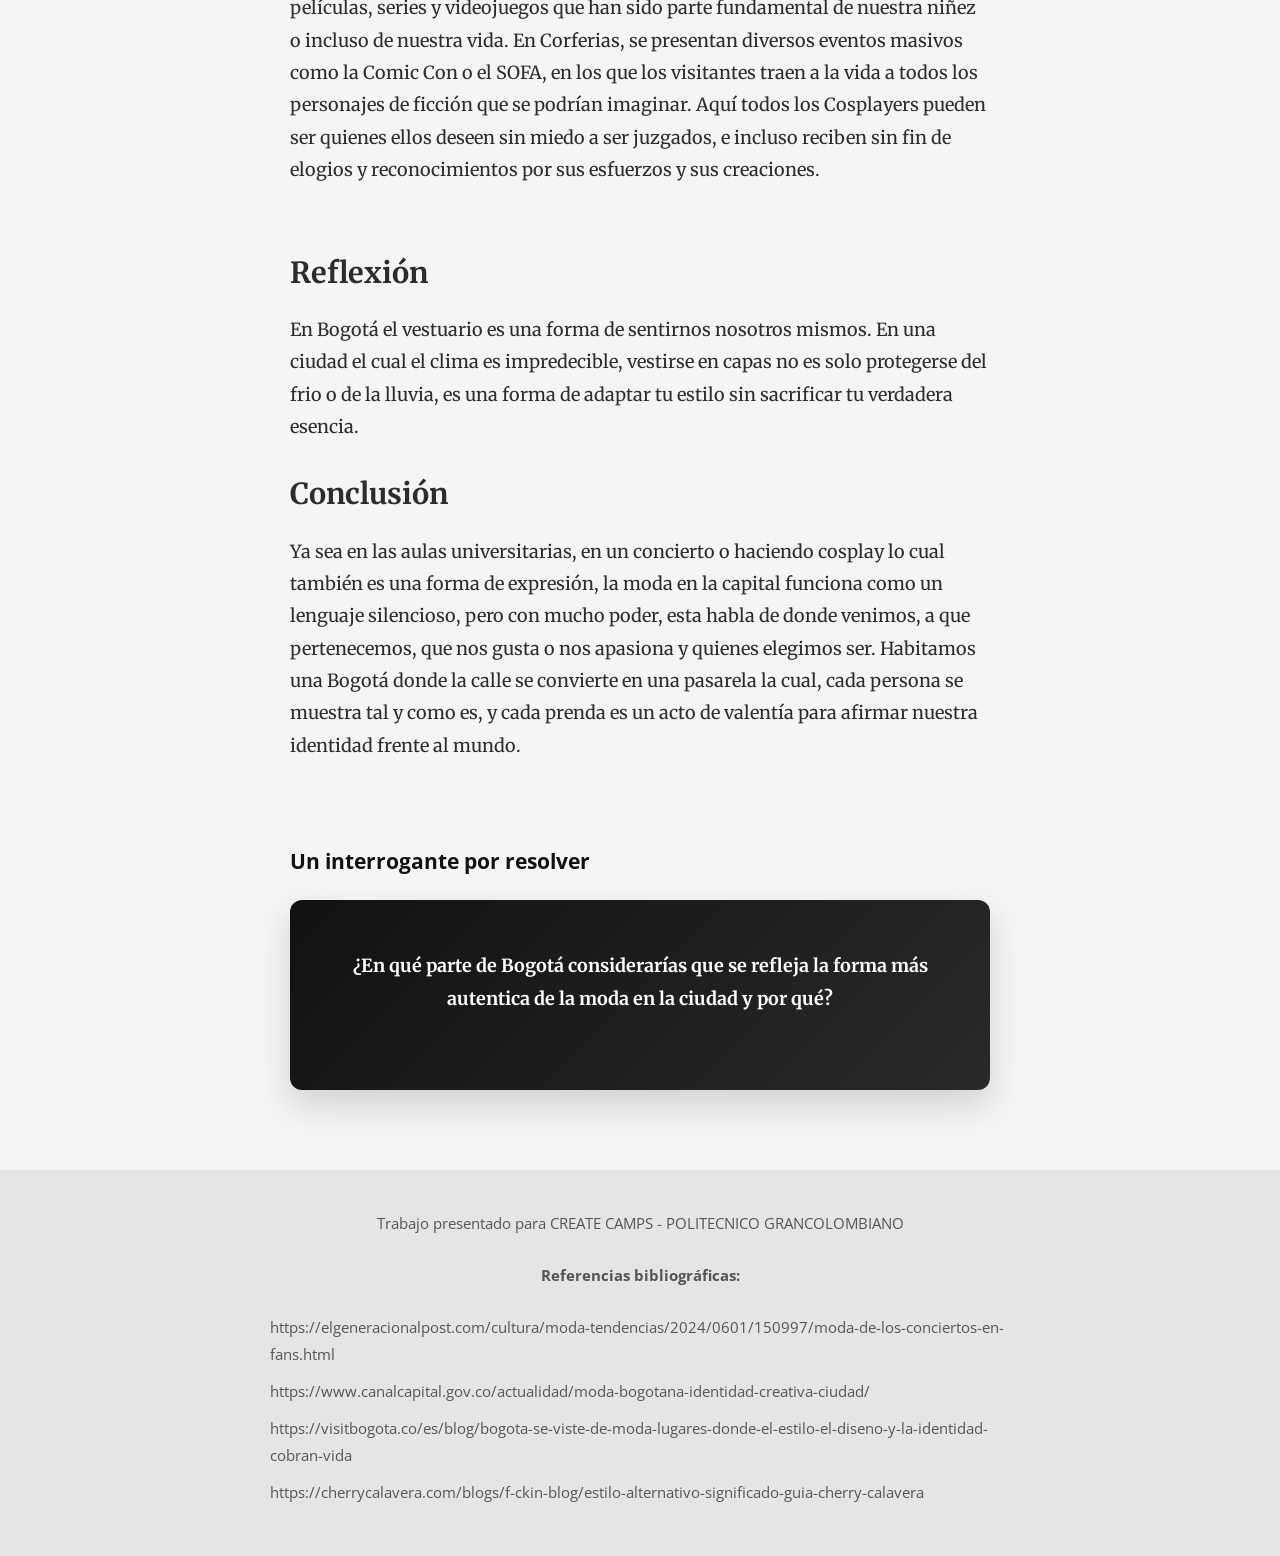
==== commit fbfccf60: "Update index.html" ====
--- a/index.html
+++ b/index.html
@@ -28,7 +28,7 @@
     <header class="hero-header">
         <div class="hero-content">
             <h1>LA MODA EN BOGOTÁ COMO FORMA DE LIBRE EXPRESIÓN</h1>
-            <h2 class="pregunta-guia">¿cómo se manifiesta la moda en los diferentes entornos de la ciudad bogotá?</h2>
+            <h2 class="pregunta-guia">¿cómo se manifiesta la moda en los diferentes entornos de la ciudad Bogotá?</h2>
             <p class="autor">Por: Carlo Chitiva, Danna Delgado, Gabriel Cañon, Federico Gomez, Maria Fernandez</p>
         </div>
     </header>
@@ -216,7 +216,7 @@
         <!-- FIN DEL SUBTEMA -->
 
     </section>
-            <p class="subtitulo">Reflexion</p>
+            <p class="subtitulo">Reflexión</p>
             <p>En Bogotá el vestuario es una forma de sentirnos nosotros mismos. En una ciudad el cual el clima es impredecible, 
                 vestirse en capas no es solo protegerse del frio o de la lluvia, es una forma de adaptar tu estilo sin sacrificar tu verdadera esencia. </p>
             <p class="subtitulo">Conclusión</p>
